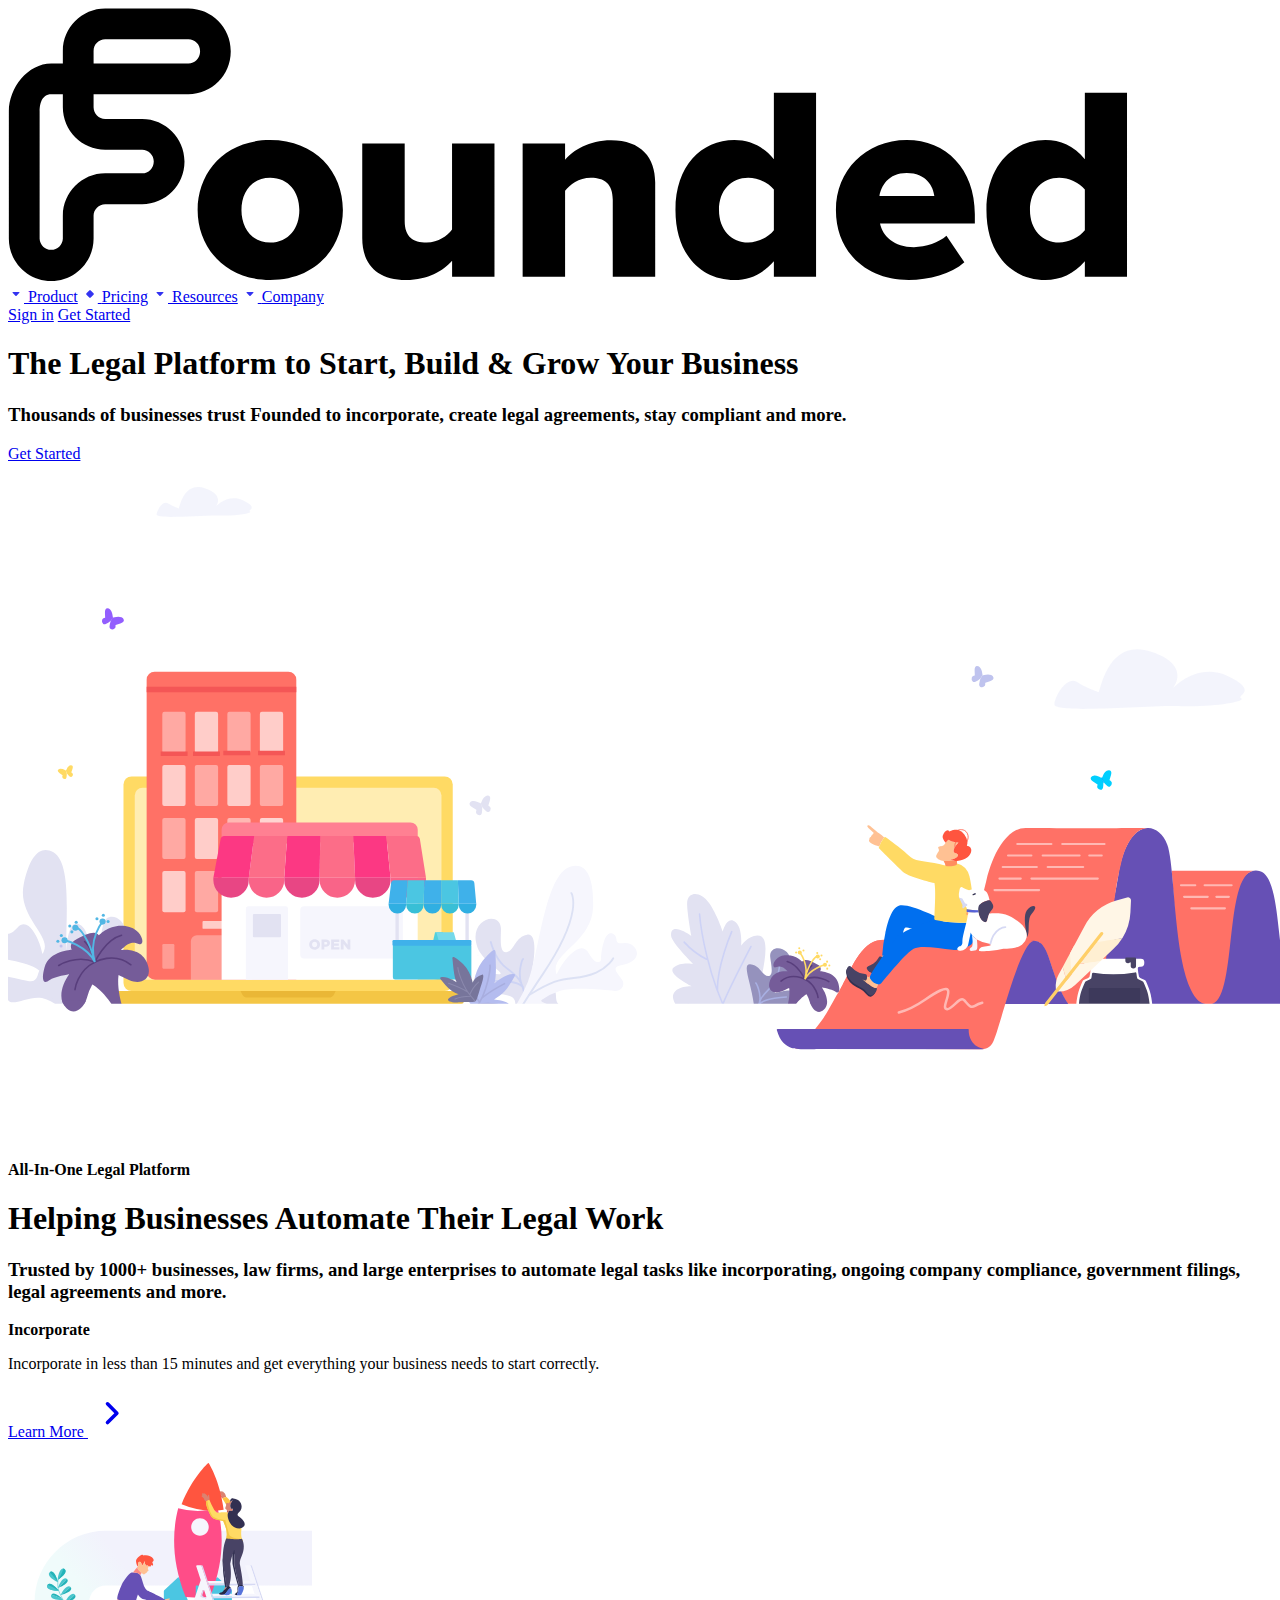
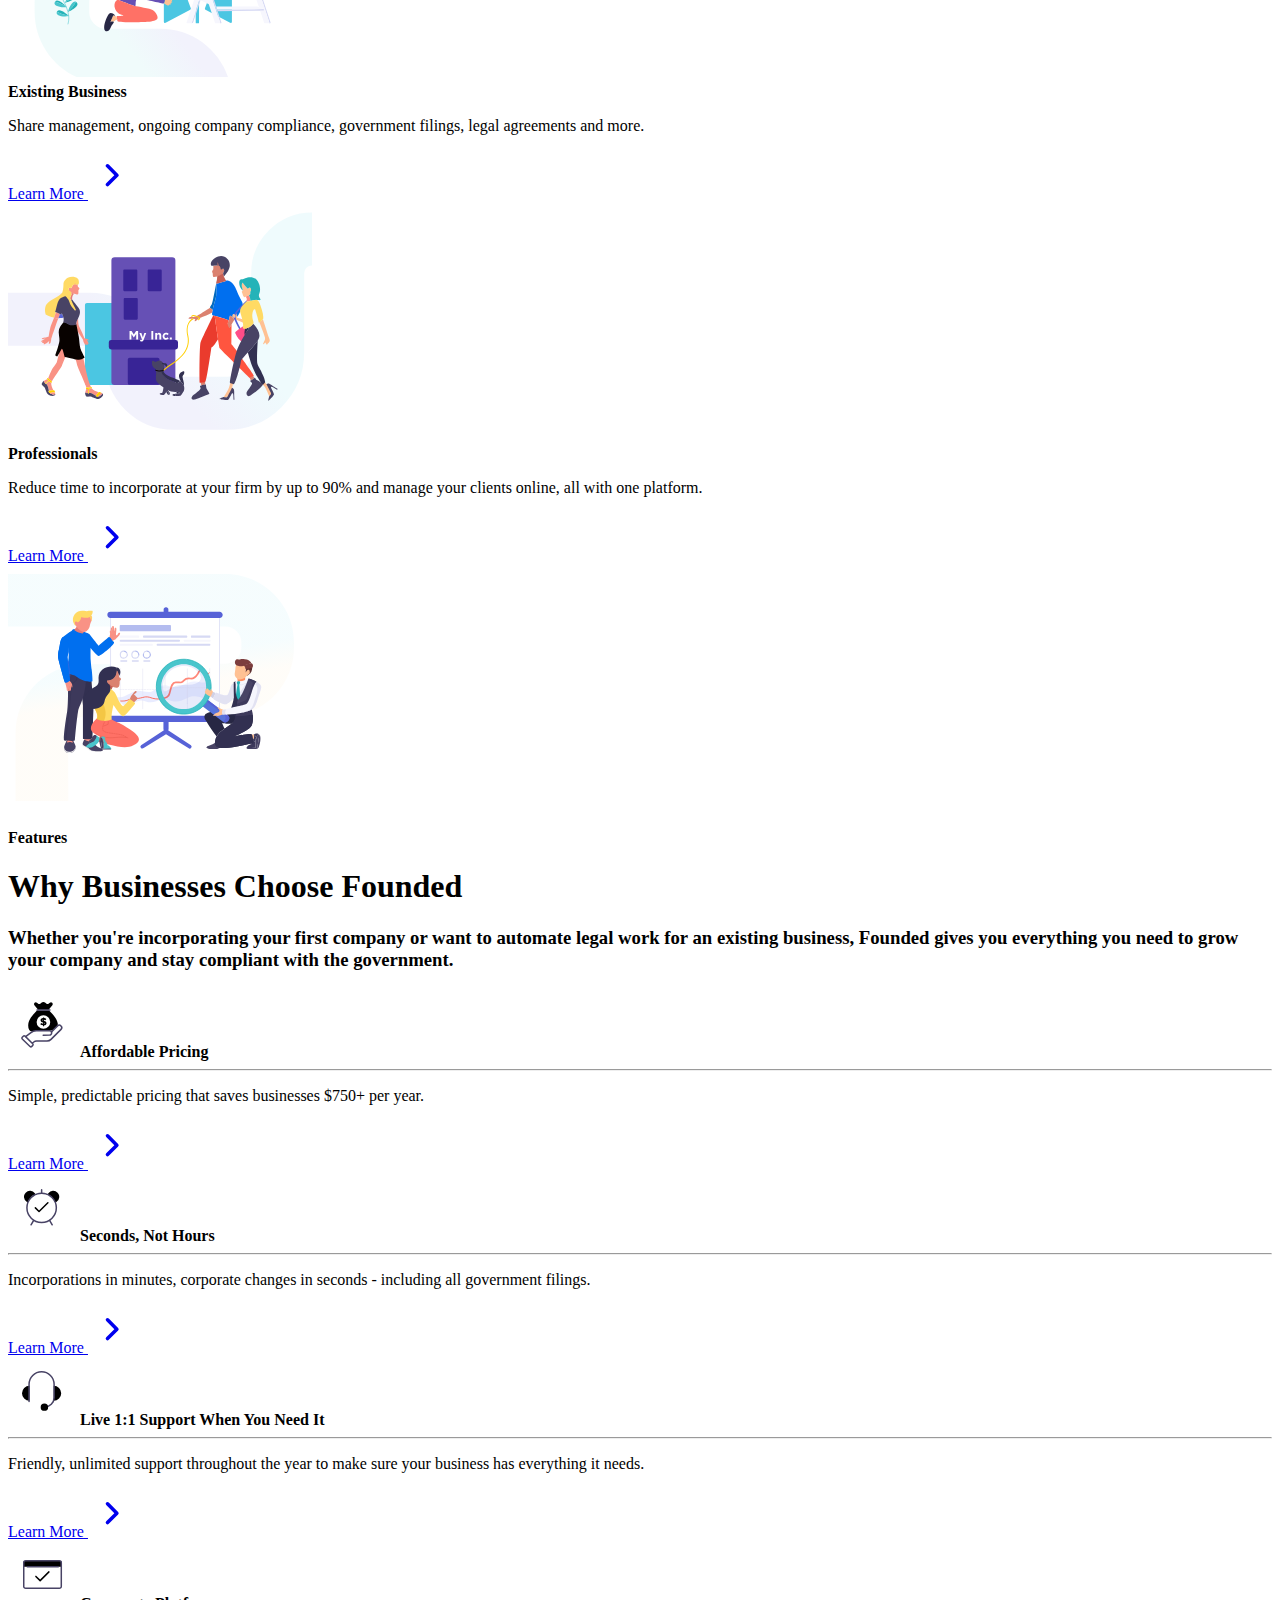
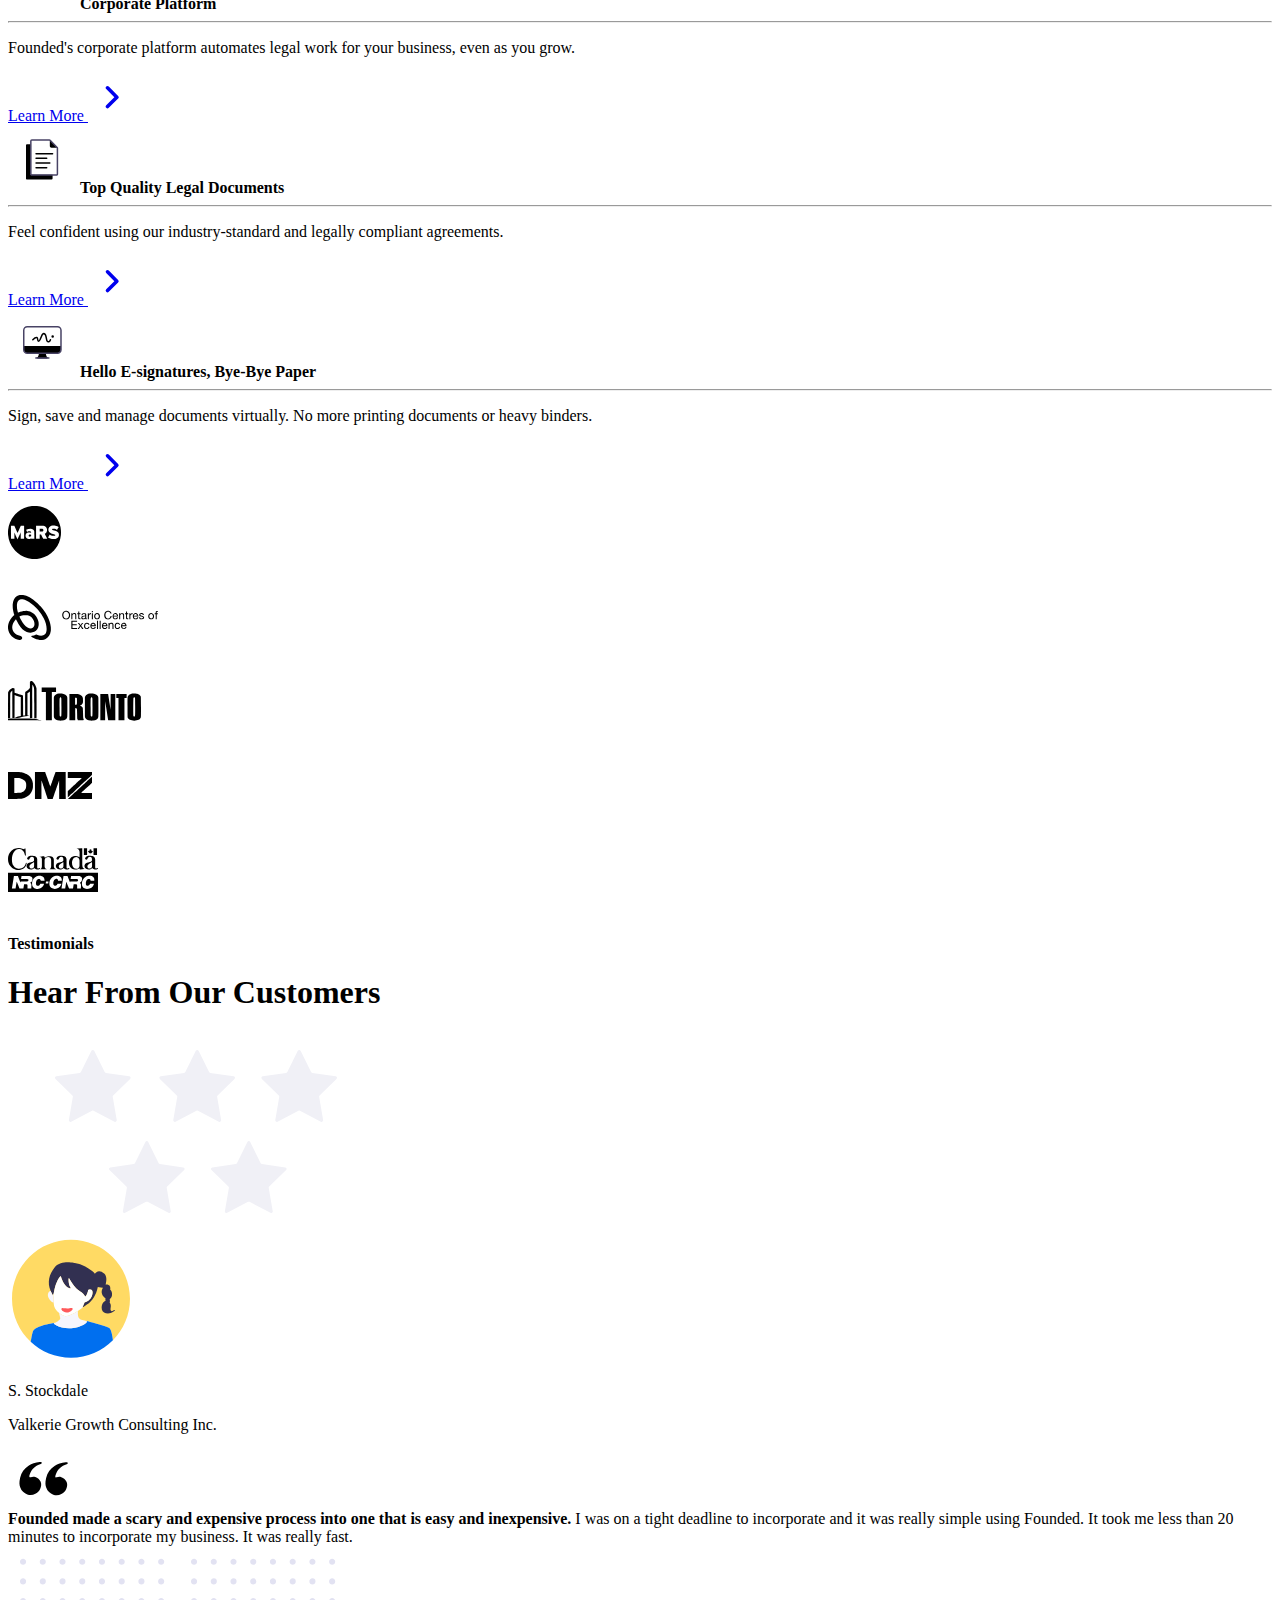
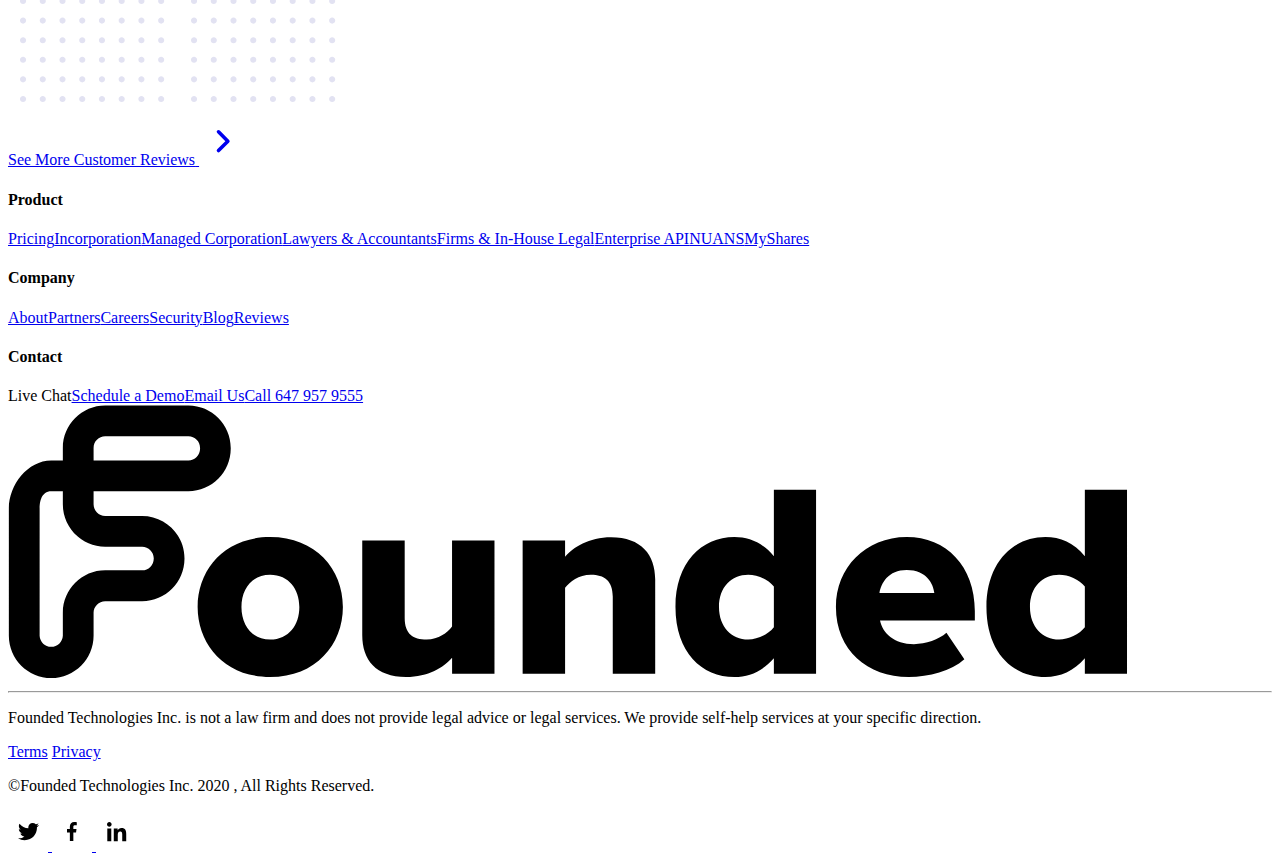
==== index.html @ 4a8379ab "First init" ====
<!DOCTYPE html>
<html lang="en">
<head>
    <meta charset="utf-8">
    <base href="http://hasan/html/founded/">
    <meta name="viewport"
          content="width=device-width, initial-scale=1, maximum-scale=1.0, shrink-to-fit=no, user-scalable=0">

    <title>The #1 Incorporation &amp; Legal Platform to Start, Build &amp; Grow your Business | Founded</title>
    <!--    <link rel="stylesheet" href="css/old-style.css">-->
    <link rel="stylesheet" href="css/fonts.css">
    <link rel="stylesheet" href="css/bootstrap-grid.min.css">
    <link rel="stylesheet" href="css/style.css">


</head>
<body>
<div id="root">
    <div class="position-relative">
        <div class="body-wrap">
            <div class="main-container">
                <div class="header-wrapper">
                    <div class="header-container">
                        <div class="header sticky-top">
                            <div class="container header-content">
                                <a href="index.html" class="branding">
                                    <svg width="1120" height="274" viewBox="0 0 1120 274">
                                        <path d="M189.636 201.912c0-37.52 27.288-69.804 72.49-69.804 45.751 0 72.757 32.284 72.757 69.804s-27.006 70.084-72.758 70.084c-45.201 0-72.489-32.553-72.489-70.084zm101.707 0c0-17.653-10.472-32.284-29.218-32.284-18.464 0-28.668 14.68-28.668 32.283 0 17.934 10.192 32.553 28.668 32.553 18.734.012 29.218-14.607 29.218-32.553zm152.75 50.805c-8.26 9.383-23.706 19.316-46.02 19.316-30.318 0-43.821-17.126-43.821-41.666v-94.943h42.44v77.535c0 16.001 8.273 21.519 21.996 21.519 12.122 0 20.395-6.619 25.356-12.968v-86.086h42.44v133.258h-42.39v-15.965zm160.669-61.008c0-16.282-8.554-22.02-21.764-22.02-12.684 0-20.945 6.9-25.906 12.967v86.086h-42.453V135.423h42.44v16.283c7.992-9.383 23.707-19.573 46.02-19.573 30.318 0 44.103 17.652 44.103 42.217v94.355h-42.44v-76.996zm161.108 61.522c-10.998 12.698-24.525 18.766-39.41 18.766-32.798 0-58.985-24.834-58.985-70.085 0-43.588 25.662-69.804 58.986-69.804 14.664 0 28.656 5.799 39.41 19.035V84.655h42.195v184.026H765.87v-15.45zm0-71.737c-5.51-7.168-16.533-11.866-25.662-11.866-16.814 0-29.218 12.416-29.218 32.283s12.404 32.553 29.218 32.553c9.092 0 20.114-4.967 25.662-12.136v-40.835zm132.893-49.386c39.41 0 68.077 28.969 68.077 74.22v9.1h-94.815c2.444 12.418 14.053 23.733 33.899 23.733 11.853 0 25.075-4.685 32.517-11.316l17.915 26.485c-13.235 11.867-35.28 17.653-55.675 17.653-41.059 0-72.758-26.766-72.758-70.085 0-38.608 29.218-69.79 70.84-69.79zm-27.287 55.772h54.843c-1.1-9.383-7.992-22.9-27.557-22.9-18.465-.037-25.638 13.211-27.287 22.9zm205.369 65.35c-10.998 12.699-24.526 18.767-39.41 18.767-32.798 0-58.986-24.834-58.986-70.085 0-43.588 25.662-69.804 58.986-69.804 14.664 0 28.656 5.799 39.41 19.035V84.655h42.17v184.026h-42.17v-15.45zm0-71.736c-5.511-7.168-16.534-11.866-25.662-11.866-16.815 0-29.218 12.416-29.218 32.283s12.403 32.553 29.218 32.553c9.092 0 20.114-4.967 25.662-12.136v-40.835zM43.228 273.061C19.853 273.047.897 254.098.85 230.697V103.115c0-23.378 19.003-47.71 42.355-47.71h11.633V42.903C54.864 19.497 73.811.529 97.192.502h83.23c23.362.054 42.28 19.014 42.306 42.4v.87c-.027 23.399-18.969 42.36-42.342 42.388H85.583v13.126c.007 6.416 5.2 11.615 11.609 11.622h36.941c23.376.026 42.321 18.987 42.354 42.388v.44c-.027 23.406-18.974 42.373-42.354 42.4H97.192c-6.409.007-11.602 5.206-11.609 11.622v22.938c-.047 23.391-18.988 42.337-42.355 42.364zm0-186.901c-9.849 0-11.609 10.545-11.609 16.955v127.582c.285 6.211 5.398 11.1 11.61 11.1s11.324-4.889 11.608-11.1v-22.938c.034-23.401 18.98-42.361 42.355-42.388h36.94c6.409-.007 11.603-5.206 11.61-11.622v-.44c-.007-6.416-5.201-11.615-11.61-11.622h-36.94c-23.38-.027-42.328-18.995-42.355-42.401V86.16H43.228zm42.38-30.78h94.839c6.408-.006 11.602-5.205 11.609-11.62v-.869c-.007-6.415-5.2-11.615-11.61-11.621H97.193c-6.409.007-11.602 5.206-11.61 11.621l.025 12.49z"></path>
                                    </svg>
                                </a>
                                <div class="header-nav">
                                    <a class="nav-item" href="/product">
                                        <svg width="16" height="16" viewBox="0 0 16 16">
                                            <path fill="currentColor" fill-opacity=".8" fill-rule="evenodd"
                                                  d="M11.39 6.854L8.353 9.889a.5.5 0 01-.708 0L4.611 6.854A.5.5 0 014.964 6h6.072a.5.5 0 01.353.854z"></path>
                                        </svg>
                                        <span>Product</span></a>
                                    <a class="nav-item" href="pricing.html">
                                        <svg width="16" height="16" viewBox="0 0 16 16">
                                            <rect width="6" height="6" x="5" y="7" fill="currentColor" fill-opacity=".8"
                                                  fill-rule="evenodd" rx="1" transform="rotate(45 10.414 9)"></rect>
                                        </svg>
                                        <span>Pricing</span></a>
                                    <a class="nav-item" href="/resources">
                                        <svg width="16" height="16" viewBox="0 0 16 16">
                                            <path fill="currentColor" fill-opacity=".8" fill-rule="evenodd"
                                                  d="M11.39 6.854L8.353 9.889a.5.5 0 01-.708 0L4.611 6.854A.5.5 0 014.964 6h6.072a.5.5 0 01.353.854z"></path>
                                        </svg>
                                        <span>Resources</span></a>
                                    <a class="nav-item" href="/company">
                                        <svg width="16" height="16" viewBox="0 0 16 16">
                                            <path fill="currentColor" fill-opacity=".8" fill-rule="evenodd"
                                                  d="M11.39 6.854L8.353 9.889a.5.5 0 01-.708 0L4.611 6.854A.5.5 0 014.964 6h6.072a.5.5 0 01.353.854z"></path>
                                        </svg>
                                        <span>Company</span></a>
                                </div>
                                <div class="header-right">
                                    <a href="login.html" class="btns-text">Sign in</a>
                                    <a href="new.html" class="btns-primary">Get Started</a>
                                </div>
                            </div>
                        </div>
                    </div>
                </div>

                <div class="overflow-hidden">
                    <div class="container main-content-wrapper">
                        <div class="position-relative">
                            <div class="main-content-area">
                                <div class="main-content">
                                    <div class="text-center pt-5">
                                        <div class="block-heading">
                                            <h1 class="sc-bZQynM eNSXoB">
                                                <span class="sc-kgoBCf iracNm">The Legal Platform to Start, Build &amp; Grow Your Business</span>
                                            </h1>
                                            <h3 class="sc-gZMcBi fCEwIW">Thousands of businesses trust Founded to
                                                incorporate, create legal agreements, stay compliant and more.</h3>
                                        </div>
                                        <a href="new.html" class="btns-primary">Get Started</a>
                                        <div class="heading-graphics">
                                            <svg width="1277" height="673" viewBox="0 0 1277 673">
                                                <g fill="none" fill-rule="evenodd">
                                                    <g fill-rule="nonzero">
                                                        <path fill="#FAFCFF"
                                                              d="M469.955 493.2a.872.872 0 000-1.733.872.872 0 000 1.733z"></path>
                                                        <g transform="translate(103.842 312.877)">
                                                            <rect width="351.046" height="12.95" x=".756" y="215.139"
                                                                  fill="#F4C645" rx="2.299"></rect>
                                                            <rect width="329.259" height="214.499" x="11.644" y=".63"
                                                                  fill="#FFDA64" rx="8.053"></rect>
                                                            <rect width="306.727" height="191.876" x="22.91" y="11.942"
                                                                  fill="#FFF" opacity=".5" rx="7.686"></rect>
                                                            <path fill="#EAB736"
                                                                  d="M216.755 221.62h-80.952a6.142 6.142 0 01-5.523-3.361l-1.565-3.151h95.127l-1.564 3.15a6.153 6.153 0 01-5.523 3.361z"></path>
                                                        </g>
                                                        <g transform="translate(138.491 207.85)">
                                                            <path fill="#FF7166"
                                                                  d="M8.064.935h133.839a7.907 7.907 0 017.906 7.908v300.013H8.631a8.474 8.474 0 01-8.474-8.476V8.833A7.907 7.907 0 018.064.935z"></path>
                                                            <path fill="#FFF"
                                                                  d="M74.978 264.418H99.6a5.996 5.996 0 015.995 5.997v38.44H74.978v-44.437z"
                                                                  opacity=".3"></path>
                                                            <g fill="#FFF" transform="translate(15.75 93.475)">
                                                                <rect width="23.267" height="41.181" x=".073" y=".567"
                                                                      opacity=".65" rx="2.037"></rect>
                                                                <rect width="23.267" height="41.181" x="32.591" y=".567"
                                                                      opacity=".4" rx="2.037"></rect>
                                                                <rect width="23.267" height="41.181" x="65.108" y=".567"
                                                                      opacity=".65" rx="2.037"></rect>
                                                                <rect width="23.267" height="41.181" x="97.626" y=".567"
                                                                      opacity=".4" rx="2.037"></rect>
                                                            </g>
                                                            <g fill="#FFF" transform="translate(15.75 147.04)">
                                                                <rect width="23.267" height="41.181" x=".073" y=".053"
                                                                      opacity=".4" rx="2.037"></rect>
                                                                <rect width="23.267" height="41.181" x="32.591" y=".053"
                                                                      opacity=".65" rx="2.037"></rect>
                                                                <rect width="23.267" height="41.181" x="65.108" y=".053"
                                                                      opacity=".5" rx="2.037"></rect>
                                                                <rect width="23.267" height="41.181" x="97.626" y=".053"
                                                                      opacity=".7" rx="2.037"></rect>
                                                            </g>
                                                            <g fill="#FFF" transform="translate(15.75 199.553)">
                                                                <rect width="23.267" height="41.181" x=".073" y=".588"
                                                                      opacity=".65" rx="2.037"></rect>
                                                                <rect width="23.267" height="41.181" x="32.591" y=".588"
                                                                      opacity=".4" rx="2.037"></rect>
                                                                <rect width="23.267" height="41.181" x="65.108" y=".588"
                                                                      opacity=".65" rx="2.037"></rect>
                                                                <rect width="23.267" height="41.181" x="97.626" y=".588"
                                                                      opacity=".4" rx="2.037"></rect>
                                                            </g>
                                                            <g fill="#FFF" transform="translate(15.75 40.96)">
                                                                <rect width="23.267" height="41.181" x=".073" y=".032"
                                                                      opacity=".4" rx="2.037"></rect>
                                                                <rect width="23.267" height="41.181" x="32.591" y=".032"
                                                                      opacity=".65" rx="2.037"></rect>
                                                                <rect width="23.267" height="41.181" x="65.108" y=".032"
                                                                      opacity=".4" rx="2.037"></rect>
                                                                <rect width="23.267" height="41.181" x="97.626" y=".032"
                                                                      opacity=".65" rx="2.037"></rect>
                                                            </g>
                                                            <rect width="12.033" height="24.64" x="118.993" y="273.251"
                                                                  fill="#FFF" opacity=".3" rx="1.134"></rect>
                                                            <rect width="12.033" height="24.64" x="15.844" y="273.251"
                                                                  fill="#FFF" opacity=".3" rx="1.134"></rect>
                                                            <path fill="#FFF"
                                                                  d="M50.398 264.418H75.02v44.438H44.361v-38.44a5.998 5.998 0 016.037-5.998z"
                                                                  opacity=".3"></path>
                                                            <path fill="#F45656"
                                                                  d="M14.196 80.661h26.89v4.432h-26.89zm62.651-.714h26.89v4.432h-26.89zm34.712 0h26.89v4.432h-26.89zm-65.035.714h26.89v4.432h-26.89zM.157 15.975h149.641v5.377H.157z"></path>
                                                            <rect width="37.904" height="7.772" x="56.026" y="250.24"
                                                                  fill="#FFF" opacity=".65" rx=".903"></rect>
                                                        </g>
                                                        <g transform="translate(204.639 359.09)">
                                                            <path fill="#FF8092"
                                                                  d="M16.274.294h181.477a7.35 7.35 0 017.35 7.352V20.06H8.966V7.615a7.35 7.35 0 017.307-7.32z"></path>
                                                            <path fill="#FFF"
                                                                  d="M8.967 21.468h196.092v136.148H8.967z"></path>
                                                            <path fill="#FC6D88"
                                                                  d="M142.449 55.707l-1.816-41.728H107.61l-.598 41.728z"></path>
                                                            <path fill="#FC3883"
                                                                  d="M107.013 55.707l.598-41.728h-33.01l-3.025 41.728z"></path>
                                                            <path fill="#FC6D88"
                                                                  d="M71.576 55.707L74.6 13.979H41.58l-5.44 41.728z"></path>
                                                            <path fill="#FC3883"
                                                                  d="M41.579 13.99h-30.45a3.15 3.15 0 00-3.044 2.52L.735 55.707h35.436L41.58 13.99zm136.317 41.717l-4.242-41.728h-33.021l1.816 41.728z"></path>
                                                            <path fill="#FC6D88"
                                                                  d="M213.332 55.707l-6.142-39.102a3.087 3.087 0 00-3.055-2.615h-30.45l4.2 41.717h35.447z"></path>
                                                            <path fill="#E84684"
                                                                  d="M71.576 55.707v2.216a17.72 17.72 0 005.192 12.532A17.71 17.71 0 0089.3 75.641c9.782 0 17.713-7.933 17.713-17.718v-2.216H71.576z"></path>
                                                            <path fill="#F96488"
                                                                  d="M107.013 55.707v2.216a17.72 17.72 0 005.191 12.532 17.71 17.71 0 0012.532 5.186c9.783 0 17.713-7.933 17.713-17.718v-2.216h-35.436z"></path>
                                                            <path fill="#E84684"
                                                                  d="M142.449 55.707v2.216a17.72 17.72 0 005.192 12.532 17.71 17.71 0 0012.531 5.186 17.71 17.71 0 0012.532-5.186 17.72 17.72 0 005.192-12.532v-2.216h-35.447zm-141.746 0v2.216c0 9.785 7.93 17.718 17.713 17.718a17.71 17.71 0 0012.532-5.186 17.72 17.72 0 005.192-12.532v-2.216H.703z"></path>
                                                            <path fill="#F96488"
                                                                  d="M36.14 55.707v2.216c0 9.785 7.93 17.718 17.713 17.718a17.71 17.71 0 0012.532-5.186 17.72 17.72 0 005.191-12.532v-2.216H36.14zm141.756 0v2.216c0 9.785 7.93 17.718 17.713 17.718a17.71 17.71 0 0012.532-5.186 17.72 17.72 0 005.191-12.532v-2.216h-35.436z"></path>
                                                            <rect width="102.55" height="52.272" x="87.63" y="84.054"
                                                                  fill="#F6F6FD" rx="3.916"></rect>
                                                            <path fill="#F6F6FD"
                                                                  d="M35.478 84.127H73.13a2.237 2.237 0 012.237 2.237v71.251H33.252v-71.25c0-1.232.995-2.232 2.226-2.238z"></path>
                                                            <rect width="28.129" height="23.138" x="40.235" y="91.931"
                                                                  fill="#E2E2F2" rx="1.008"></rect>
                                                            <path fill="#E2E2F2"
                                                                  d="M101.973 127.727c-3.112 0-5.417-2.32-5.417-5.217v-.029c0-2.896 2.334-5.245 5.446-5.245 3.111 0 5.416 2.32 5.416 5.217v.028c0 2.897-2.334 5.246-5.445 5.246zm.029-2.522c1.541 0 2.564-1.24 2.564-2.695v-.029c0-1.455-1.052-2.723-2.593-2.723-1.527 0-2.55 1.24-2.55 2.695v.028c0 1.456 1.052 2.724 2.579 2.724zm6.871 2.32v-10.087h4.322c2.55 0 4.192 1.311 4.192 3.545v.029c0 2.377-1.83 3.63-4.336 3.63l-1.383.001v2.882h-2.795zm2.795-5.072h1.325c.994 0 1.6-.52 1.6-1.312v-.028c0-.865-.606-1.326-1.614-1.326h-1.311v2.666zm6.9 5.072v-10.087h8.11v2.378h-5.344v1.527h4.84v2.205h-4.84v1.6h5.416v2.377h-8.182zm9.609 0v-10.087h2.607l4.149 5.332v-5.332h2.766v10.087h-2.45l-4.307-5.533v5.533h-2.765z"></path>
                                                        </g>
                                                        <g transform="translate(379.983 416.855)">
                                                            <path fill="#E2E2F2"
                                                                  d="M77.425 32.013h3.37v44.343h-3.37zm-69.96 0h3.37v44.343h-3.37z"></path>
                                                            <path fill="#30AFE2"
                                                                  d="M35.678 24.01v.976a8.771 8.771 0 008.767 8.77 8.766 8.766 0 008.778-8.77v-.977H35.678z"></path>
                                                            <path fill="#38BFD6"
                                                                  d="M53.223 24.01v.976a8.771 8.771 0 008.767 8.77 8.766 8.766 0 008.767-8.77v-.977H53.223z"></path>
                                                            <path fill="#30AFE2"
                                                                  d="M.609 24.01v.976a8.771 8.771 0 008.767 8.77 8.766 8.766 0 008.767-8.77v-.977H.61z"></path>
                                                            <path fill="#38BFD6"
                                                                  d="M18.143 24.01v.976a8.771 8.771 0 008.768 8.77 8.766 8.766 0 008.767-8.77v-.977H18.143z"></path>
                                                            <path fill="#30AFE2"
                                                                  d="M70.757 24.01v.976a8.771 8.771 0 008.767 8.77 8.766 8.766 0 008.768-8.77v-.977H70.757z"></path>
                                                            <path fill="#4BC6E2"
                                                                  d="M19.519.43l-1.376 23.58h17.535l.64-23.58z"></path>
                                                            <path fill="#3FB1EA"
                                                                  d="M3.087 3.371L.609 24.01h17.534L19.52.431H6.405a3.35 3.35 0 00-3.318 2.94zM83.115.43H69.907l.85 23.58H88.25L86.39 3.475A3.34 3.34 0 0083.115.431z"></path>
                                                            <path fill="#4BC6E2"
                                                                  d="M53.107.43l.116 23.58h17.534L69.907.43z"></path>
                                                            <path fill="#3FB1EA"
                                                                  d="M36.318.43l-.64 23.58h17.545L53.107.43z"></path>
                                                            <rect width="78.517" height="35.583" x="4.872" y="64.025"
                                                                  fill="#4BC6E2" rx="2.52"></rect>
                                                            <rect width="78.905" height="5.735" x="4.483" y="60.255"
                                                                  fill="#3FB1EA" rx="1.186"></rect>
                                                        </g>
                                                        <path fill="#52D0DD"
                                                              d="M427.043 469.285l-1.701 7.824h9.66v-7.824z"></path>
                                                        <path fill="#75D9EA"
                                                              d="M447.916 477.11H430.53l-2.184-7.825h17.387z"></path>
                                                    </g>
                                                    <path fill="#E2E2F2" fill-rule="nonzero"
                                                          d="M738.841 580.94s10.783-22.802 10.93-41.36c.147-18.559 17.598-67.47-.42-67.029-9.45.231-16.264 10.282-16.264 10.282s1.806-17.949-5.67-23.957c-8.578-6.89-12.715 9.568-12.715 9.568s-5.87-17.56-13.65-28.43c-7.78-10.871-19.203-12.047-21.66-2.51-1.533 5.933 3.937 35.52 3.937 35.52-7.077-5.41-21.482-12.74-20.19.084.671 6.669 21.944 27.874 21.944 27.874s-13.45-2.563-19.74 3.834c-6.289 6.396 18.784 18.569 18.784 18.569s-11.266-.904-17.125 5.125 1.134 17.035 15.183 26.93c14.048 9.893 56.656 25.5 56.656 25.5z"></path>
                                                    <path stroke="#CDD2F6" stroke-linecap="round"
                                                          stroke-linejoin="round" stroke-width="1.575"
                                                          d="M723.721 468.665s-15.382 35.951-14.174 59.34m33.326-44.437s-23.834 46.213-27.992 57.587m-38.681-62.04a74.876 74.876 0 0022.396 17.13m-7.046-45.235s5.429 70.295 41.779 123.933m-53.475-33.504s31.604 9.19 38.639 7.562"></path>
                                                    <g fill="#E2E2F2" fill-rule="nonzero">
                                                        <path d="M70.065 460.809c10.867 4.58 8.347 18.117 15.098 20.564 7.224 2.616 8.4-14.777 10.426-21.12 5.03-15.975 32.79-.379 17 23.315-7.76 11.638-32.55 17.656-25.494 19.504 6.72 1.754 24.023-.252 18.175 13.864-4.494 10.86-32.958-1.87-38.219 6.88-1.648 2.74-1.995 6.584-1.69 10.576-1.25-7.352-7.717-18.023-7.801-27.308-.252-26.771 3.349-50.14 12.505-46.275zm-22.06 67.396c-1.502-8.622 4.294-29.691-10.321-25.616-9.565 2.668-5.733 12.456-11.97 15.187-6.237 2.73-23.257-7.457-48.382-4.747-11.613 1.25-11.98 7.887-4.767 10.902 8.4 3.497 25.724 3.78 26.973 11.647 1.491 9.453 19.54-1.911 32.16-.724 12.621 1.186 25.316 14.052 25.316 14.052l6.94.568s-13.933-9.674-15.95-21.269z"></path>
                                                        <path d="M-22.763 468.36c-22.05-9.242-9.208-25.584 3.245-20.554 9.155 3.687 4.126-4.978 11.801-6.427 8.83-1.67 5.817 22.308 4.84 25.375-.976 3.066 3.15 7.971 12.254-2.101 9.66-10.702 18.248 6.596 20.852 12.73 5.197 12.267 3.15 16.226 5.533 11.048 7.76-16.542-26.942-35.048-19.95-67.774 6.185-28.862 16.737-38.86 29.652-31.288 21.556 12.55 9.45 87.94 13.65 114.417a156.95 156.95 0 005.827 24.262c1.638 7.152 8.263 18.296 9.45 20.522.105.242-12.002.956-12.002.956-2.761-6.407-30.564-20.207-34.05-25.795-3.307-5.251 17.734-2.415 14.007-6.564a57.584 57.584 0 00-14.311-11.89c-12.978-7.162-40.403-10.502-50.399-11.962-6.489-.924-8.494-7.72-4.557-11.553 5.26-5.03 13.954-9.305 4.158-13.402z"></path>
                                                    </g>
                                                    <path fill="#E2E2F2" fill-rule="nonzero"
                                                          d="M519.156 471.637c-12.358 2.1-13.072 16.69-20.652 17.571-8.106.935-5.093-17.36-5.607-24.408-1.281-17.75-33.82-8.402-23.299 19.955 5.176 13.938 29.315 26.257 21.587 26.415-7.35.178-28.128-5.252-22.206 9.883 5.533 14.105 34.543 6.144 37.798 16.49 1.05 3.234.441 7.288-.85 11.342 3.097-7.278 12.4-16.73 14.762-26.257 6.878-27.695 8.883-52.713-1.533-50.99zm6.279 75.106c3.665-8.55 2.846-31.75 16.957-23.947 9.24 5.105 2.877 14.274 8.652 18.632 5.775 4.359 25.871-2.006 51.196 6.964 11.697 4.138 10.5 11.101 2.247 12.435-9.533 1.554-27.52-2.395-30.743 5.44-3.864 9.453-19.74-6.784-33.074-8.654s-29.62 8.318-29.62 8.318l-6.068 11.837-8.053 1.45 6.772-14.4s16.81-6.575 21.734-18.075z"></path>
                                                    <path stroke="#CED4F4" stroke-linecap="round"
                                                          stroke-linejoin="round" stroke-width="1.848"
                                                          d="M585.41 553.286c-1.24-.158-45.433-9.022-68.637-3.067m-37.883-31.886s28.423-2.542 35.7 5.251"></path>
                                                    <path stroke="#CED4F4" stroke-linecap="round"
                                                          stroke-linejoin="round" stroke-width="1.848"
                                                          d="M482.775 479.031s3.874 15.198 12.6 23.295c8.725 8.098 20.065 12.53 20.747 30.207m-1.05-36.603c-.315.19-5.943 12.772-1.732 24.577"></path>
                                                    <path fill="#F6F6FD" fill-rule="nonzero"
                                                          d="M613.286 502.221c25.115-4.127 15.75-24.156 1.68-22.055-10.363 1.565-3.035-6.155-10.626-9.547-8.714-3.886-11.486 21.646-11.224 25.049.263 3.403-5.25 7.478-12.148-5.189-7.35-13.443-20.495 2.342-24.685 8.045-8.4 11.407-7.192 16.017-8.4 10.062-3.968-19 36.455-29.628 37.232-65.18.693-31.362-7.78-44.259-22.983-39.638-25.357 7.699-31.342 88.612-42.188 114.964a165.963 165.963 0 01-12.012 23.652c-3.444 6.995-21.64 28.526-23.466 30.532-1.89 5.566 25.881 1.69 18.027 2.237-3.716.252-.483-8.97 2.762-9.946 4.42-5.955 36.56-13.402 41.537-18.317 4.714-4.653-17.745-6.848-12.873-10.22a60.397 60.397 0 0117.713-8.78c15.172-4.2 44.35-.987 55.029 0 6.94.641 10.678-5.902 7.549-10.818-4.116-6.459-12.064-13.013-.924-14.85z"></path>
                                                    <path stroke="#DCE1F4" stroke-linecap="round"
                                                          stroke-linejoin="round" stroke-width="1.848"
                                                          d="M605.285 495.31s-4.82 9.002-17.083 14.326c-17.555 7.636-24.978 3.267-41.925 9.327-7.455 2.668-25.115 12.96-25.115 12.96m12.232 13.759s-7.528-2.888-22.238 2.1"></path>
                                                    <path stroke="#DCE1F4" stroke-linecap="round"
                                                          stroke-linejoin="round" stroke-width="1.848"
                                                          d="M563.36 430.11s12.925 19.261-28.35 80.776c-41.273 61.515-36.748 62.124-38.081 67.722"></path>
                                                    <path d="M516.7 552.687a55.407 55.407 0 006.74-12.403 104.492 104.492 0 01-6.74 12.403z"></path>
                                                    <path fill="#AACEAB" fill-rule="nonzero"
                                                          d="M516.332 553.202c.105-.168.22-.336.326-.515l-.326.515z"></path>
                                                    <path fill="#B4BCEF" fill-rule="nonzero"
                                                          d="M465.42 523.847s.314-15.544 10.73-27.77c10.415-12.225 11.381-9.568 11.318-6.459-.063 3.109 1.596 24.409-1.134 30.763 0 0 11.382-10.24 19.414-9.453 3.077.305 0 3.855-4.2 10.913-5.764 9.694-15.592 14.704-15.592 14.704s10.406.924 14.144 3.791c3.737 2.867-5.744 6.49-12.758 6.48-3.81 0-17.387-.724-19.718-1.344-2.33-.62-7.182-5.798-13.828-18.905-1.91-3.792-5.25-11.952-1.743-11.249 4.515.935 9.88 2.448 13.366 8.529z"></path>
                                                    <path stroke="#77759B" stroke-width="1.575"
                                                          d="M467.614 545.535c13.219-17.97 14.7-41.843 14.363-43.828m15.13 18.716s-15.172 7.898-23.362 14.809m17.808 6.879s-7.854-2.689-21.126-.777m-12.694-16.889a43.487 43.487 0 0113.891 14.84"
                                                          opacity=".2"></path>
                                                    <path fill="#77759B" fill-rule="nonzero"
                                                          d="M464.737 519.499s-1.9-11.68-11.056-19.777c-9.156-8.098-9.608-5.987-9.23-3.655.378 2.331 1.418 18.569 4.2 23.106 0 0-9.68-6.49-15.644-5.041-2.29.556.42 2.909 4.336 7.772a33.043 33.043 0 0013.335 9.452s-7.739 1.807-10.248 4.37c-2.51 2.562 5.019 4.285 10.31 3.518 2.867-.41 14.92-.126 16.611-.84 1.69-.715 2.898-7.426 6.489-18.034 1.05-3.056 2.667-9.568.115-8.665-3.36 1.124-7.202 2.836-9.218 7.794z"></path>
                                                    <path stroke="#D6D9F4" stroke-linecap="round"
                                                          stroke-linejoin="round" stroke-width="1.092"
                                                          d="M467.31 538.351c-.274-.273-2.437-2.836-2.689-3.15-11.266-12.09-14.7-29.167-14.7-30.658m-9.428 15.785s12.274 4.327 19.193 8.655m-12.683 7.099s5.628-2.856 15.844-2.846m7.748-14.105a33.168 33.168 0 00-8.882 12.677"
                                                          opacity=".2"></path>
                                                    <g transform="translate(34.544 450.464)">
                                                        <ellipse cx="60.016" cy="8.119" fill="#52B7E4"
                                                                 fill-rule="nonzero" rx="3.066" ry="3.067"></ellipse>
                                                        <ellipse cx="32.832" cy="14.336" fill="#52B7E4"
                                                                 fill-rule="nonzero" rx="3.066" ry="3.067"></ellipse>
                                                        <circle cx="33.641" cy="8.812" fill="#52B7E4"
                                                                fill-rule="nonzero" r="1.533"></circle>
                                                        <circle cx="60.804" cy="1.838" fill="#52B7E4"
                                                                fill-rule="nonzero" r="1.533"></circle>
                                                        <circle cx="18.521" cy="32.527" fill="#BFC3EE"
                                                                fill-rule="nonzero" r="1.533"></circle>
                                                        <circle cx="15.351" cy="27.832" fill="#52B7E4"
                                                                fill-rule="nonzero" r="1.533"></circle>
                                                        <circle cx="29.315" cy="18.411" fill="#52B7E4"
                                                                fill-rule="nonzero" r="1.533"></circle>
                                                        <circle cx="65.539" cy="8.087" fill="#52B7E4"
                                                                fill-rule="nonzero" r="1.533"></circle>
                                                        <circle cx="54.42" cy="5.293" fill="#52B7E4" fill-rule="nonzero"
                                                                r="1.533"></circle>
                                                        <circle cx="27.226" cy="12.572" fill="#52B7E4"
                                                                fill-rule="nonzero" r="1.533"></circle>
                                                        <circle cx="18.784" cy="21.972" fill="#52B7E4"
                                                                fill-rule="nonzero" r="1.533"></circle>
                                                        <ellipse cx="22.007" cy="26.751" fill="#52B7E4"
                                                                 fill-rule="nonzero" rx="3.066" ry="3.067"></ellipse>
                                                        <path fill="#755C99" fill-rule="nonzero"
                                                              d="M82.81 12.509c-16.232-2.206-26.51 9.39-26.51 9.39-3.004-5.116-12.222-2.206-24.35 5.188a6.721 6.721 0 00-2.76 9.232s-22.44.819-27.217 17.728C-.997 64.55-.126 72.291 7.15 66.651c4.505-3.445 19.498-5.808 19.498-5.808-6.772 9.557-12.305 24.87-2.677 33.934 8.945 8.402 17.923-1.596 20.432-10.566a53.794 53.794 0 015.334-13.17c3.013 1.565 17.954 10.64 31.95 43.124l5.387-1.354C74.38 84.159 75.178 67.323 76.06 61.557c2.32 1.05 5.25 2.657 10.888 5.188 10.909 4.874 24.149-.535 17.713-16.993C98.224 33.294 78.328 36.57 78.328 36.57s5.25-5.02 7.633-6.018c3.612-1.492 5.25-1.828 10.247-.126 7.266 2.52 4.095-15.534-13.397-17.918z"></path>
                                                        <path stroke="#583E7C" stroke-linecap="round"
                                                              stroke-width="1.575"
                                                              d="M32.423 76.166S34.607 57.503 52.32 48.67M42.051 28.063s7.497 6.89 10.31 20.617m-36.213 3.382S33.914 40.635 52.32 48.68"></path>
                                                        <path stroke="#583E7C" stroke-linecap="round"
                                                              stroke-width="1.575"
                                                              d="M79.02 21.835C62 26.52 52.32 48.68 52.32 48.68s19.214-10.985 36.077 2.637"></path>
                                                        <path stroke="#52B7E4" stroke-width="1.942"
                                                              d="M52.32 48.68c-6.91-22.906 7.696-40.56 7.696-40.56M33.21 14.084C36.707 14 46.682 24.913 52.32 48.68m0 0c-8.17-16.625-30.302-21.877-30.302-21.877"></path>
                                                    </g>
                                                    <path fill="#9592BD" fill-rule="nonzero"
                                                          d="M742.138 501.255c9.933.42 11.917 11.858 17.975 11.805 6.479-.052 2.32-14.157 2.037-19.755-.724-14.106 25.808-9.936 20.286 13.422-2.71 11.48-20.517 23.526-14.416 22.917 5.827-.588 21.64-6.869 18.447 5.609-2.981 11.647-26.595 8.213-28.191 16.678-.494 2.647-11.235 3.056-9.817 6.123-3.15-5.43-1.292-6.154-2.583-16.52-2.804-22.435-12.106-40.646-3.738-40.279z"></path>
                                                    <path stroke="#A8AFE2" stroke-linecap="round"
                                                          stroke-linejoin="round" stroke-width="1.575"
                                                          d="M778.404 534.087s-22.638.767-27.604 7.646m20.705-38.209s-1.564 12.34-7.622 19.567c-6.059 7.225-14.584 11.826-13.398 25.815m-2.761-28.924c.262.115 5.921 9.452 3.759 19.178"></path>
                                                    <g fill="#BFC3EE" fill-rule="nonzero">
                                                        <path d="M981.95 218.142c2.426-.83 3.812-1.964 3.57-3.498a3.949 3.949 0 00-2.278-2.52c-2.825-1.145-5.25-.43-7.077-.063-.651.126-1.25.178-1.565.294l-2.246 3.445a25.591 25.591 0 00-1.187 5.503c0 .599.126 1.87.85 2.332a3.726 3.726 0 004.2-.294c1.26-.809 1.05-2.773.977-3.414a.263.263 0 01.189-.262l4.567-1.523z"></path>
                                                        <path d="M974.317 210.79c-.294-1.87-.451-4.37-2.51-6.627a4 4 0 00-3.15-1.26c-1.511.314-2.1 2.005-2.036 4.568l.178 4.873a.242.242 0 01-.178.252c-.62.179-2.541.641-2.867 2.101a3.75 3.75 0 001.166 3.991 3.023 3.023 0 002.488 0 25.555 25.555 0 004.746-3.025l2.446-3.308c0-.336-.168-.914-.283-1.565zm.493 1.26l-3.097 4.453"></path>
                                                    </g>
                                                    <path fill="#00CFFF" fill-rule="nonzero"
                                                          d="M1102.948 312.373c.704-2.479.567-4.254-.819-4.936a3.968 3.968 0 00-3.38.42c-2.552 1.66-3.34 4.043-4.106 5.766-.262.609-.567 1.124-.65 1.45l1.532 3.822a25.13 25.13 0 003.822 4.117c.504.336 1.606.967 2.404.641a3.708 3.708 0 002.1-3.56c.063-1.502-1.68-2.437-2.226-2.763a.252.252 0 01-.115-.294l1.438-4.663zm-10.394 2.037c-1.701-.819-3.843-2.1-6.867-1.732a4 4 0 00-2.845 1.859c-.61 1.428.44 2.867 2.572 4.295l4.095 2.636a.252.252 0 01.105.305c-.2.599-.924 2.447.094 3.55a3.695 3.695 0 003.927 1.323c.82-.262 1.26-1.46 1.418-2.037a25.12 25.12 0 00.241-5.62l-1.302-3.906c-.273-.19-.85-.389-1.438-.672z"></path>
                                                    <path stroke="#009EFF" stroke-linecap="round"
                                                          stroke-linejoin="round" stroke-width=".546"
                                                          d="M1093.866 314.736l1.87 5.094"></path>
                                                    <path fill="#5762D6" fill-rule="nonzero"
                                                          d="M1090.737 229.138c3.255-8.727 11.949-54.362 53.244-40.246 41.295 14.115 20.002 37.39 20.002 37.39s24.548-27.99 56.068-13.076c31.52 14.914 7.602 19.44 13.04 22.055 5.44 2.616-21.734 8.812-59.774 7.867-38.04-.945-127.812 7.909-126.93-1.943.882-9.852 13.187-28.358 22.248-22.37 9.062 5.986 22.102 10.323 22.102 10.323zm-919.97-183.62c1.627-4.359 5.974-27.223 26.575-20.123 20.6 7.1 10.006 18.695 10.006 18.695s12.274-13.99 28.034-6.533 3.8 9.715 6.52 11.007c2.72 1.292-10.825 4.39-29.86 3.928-19.037-.462-63.912 3.96-63.471-.966.44-4.926 6.593-14.18 11.119-11.186a56.428 56.428 0 0011.077 5.178z"
                                                          opacity=".07"></path>
                                                    <path d="M112.294 160.377c2.436-.84 3.812-1.964 3.58-3.498a3.938 3.938 0 00-2.288-2.52c-2.825-1.156-5.25-.431-7.077-.064-.651.126-1.25.179-1.564.294l-2.247 3.445a25.434 25.434 0 00-1.187 5.504c0 .599.137 1.87.861 2.331a3.716 3.716 0 004.137-.294c1.26-.808 1.05-2.783.987-3.413a.242.242 0 01.178-.263l4.62-1.522zm-7.633-7.363c-.304-1.859-.462-4.359-2.52-6.617a4 4 0 00-3.15-1.26c-1.512.315-2.1 1.996-2.037 4.569l.179 4.862a.242.242 0 01-.179.263c-.609.179-2.54.64-2.856 2.1a3.708 3.708 0 001.166 3.981c.682.525 1.91.19 2.478 0a25.114 25.114 0 004.746-3.014l2.446-3.309c.01-.336-.168-.913-.273-1.575zm.473 1.271l-3.098 4.453"
                                                          fill="#935EFE" fill-rule="nonzero"></path>
                                                    <path d="M481.81 337.727c.703-2.479.566-4.254-.83-4.937a3.936 3.936 0 00-3.37.42c-2.563 1.66-3.35 4.044-4.106 5.767-.263.609-.567 1.123-.651 1.449l1.533 3.823a25.13 25.13 0 003.822 4.117c.493.336 1.606.966 2.404.64a3.718 3.718 0 002.1-3.56c.063-1.502-1.69-2.436-2.236-2.762a.242.242 0 01-.105-.294l1.438-4.663zm-10.427 2.027c-1.69-.82-3.832-2.1-6.856-1.733a3.98 3.98 0 00-2.846 1.859c-.62 1.428.43 2.867 2.573 4.295l4.095 2.637c.1.065.143.19.105.304-.2.599-.924 2.447.084 3.55a3.737 3.737 0 003.937 1.323c.819-.262 1.26-1.46 1.417-2.037a25.12 25.12 0 00.242-5.619l-1.302-3.907c-.263-.19-.83-.389-1.45-.672zm1.333.326l1.88 5.093"
                                                          fill="#E2E2F2" fill-rule="nonzero"></path>
                                                    <g fill="#FFDA64" fill-rule="nonzero">
                                                        <path d="M64.468 305.945c.578-1.764.525-3.046-.462-3.57a2.824 2.824 0 00-2.436.21 8.14 8.14 0 00-3.15 4.053c-.21.431-.44.799-.514 1.05l1.05 2.794a18.22 18.22 0 002.646 3.067c.346.252 1.134.735 1.711.515a2.678 2.678 0 001.628-2.51c.084-1.05-1.155-1.796-1.533-2.048a.179.179 0 01-.074-.22l1.134-3.34z"></path>
                                                        <path d="M56.93 307.122a8.041 8.041 0 00-4.893-1.418 2.825 2.825 0 00-2.1 1.27c-.483 1.05.241 2.101 1.743 3.151l2.887 2.006a.2.2 0 01.063.221c-.157.43-.724 1.733 0 2.563a2.677 2.677 0 002.793 1.05c.599-.168.945-1.05 1.05-1.428.26-1.332.37-2.688.326-4.044l-.85-2.846a9.449 9.449 0 00-1.02-.525zm.945.294l1.218 3.718"></path>
                                                    </g>
                                                    <g transform="translate(760.071 484.073)">
                                                        <ellipse cx="31.709" cy="5.388" fill="#FFDA64"
                                                                 fill-rule="nonzero" rx="2.026" ry="2.027"></ellipse>
                                                        <ellipse cx="49.716" cy="9.505" fill="#FFDA64"
                                                                 fill-rule="nonzero" rx="2.026" ry="2.027"></ellipse>
                                                        <ellipse cx="49.18" cy="5.85" fill="#FFDA64" fill-rule="nonzero"
                                                                 rx="1.018" ry="1.019"></ellipse>
                                                        <ellipse cx="31.184" cy="1.229" fill="#FFDA64"
                                                                 fill-rule="nonzero" rx="1.018" ry="1.019"></ellipse>
                                                        <ellipse cx="59.197" cy="21.552" fill="#FFDA64"
                                                                 fill-rule="nonzero" rx="1.018" ry="1.019"></ellipse>
                                                        <ellipse cx="61.297" cy="18.443" fill="#FFDA64"
                                                                 fill-rule="nonzero" rx="1.018" ry="1.019"></ellipse>
                                                        <ellipse cx="52.047" cy="12.204" fill="#FFDA64"
                                                                 fill-rule="nonzero" rx="1.018" ry="1.019"></ellipse>
                                                        <ellipse cx="28.045" cy="5.367" fill="#FFDA64"
                                                                 fill-rule="nonzero" rx="1.018" ry="1.019"></ellipse>
                                                        <ellipse cx="35.415" cy="3.518" fill="#FFDA64"
                                                                 fill-rule="nonzero" rx="1.018" ry="1.019"></ellipse>
                                                        <ellipse cx="53.433" cy="8.339" fill="#FFDA64"
                                                                 fill-rule="nonzero" rx="1.018" ry="1.019"></ellipse>
                                                        <ellipse cx="59.029" cy="14.557" fill="#FFDA64"
                                                                 fill-rule="nonzero" rx="1.018" ry="1.019"></ellipse>
                                                        <ellipse cx="56.887" cy="17.729" fill="#FFDA64"
                                                                 fill-rule="nonzero" rx="2.026" ry="2.027"></ellipse>
                                                        <path fill="#755C99" fill-rule="nonzero"
                                                              d="M16.61 8.297c10.752-1.46 17.556 6.218 17.556 6.218 1.995-3.393 8.106-1.46 16.138 3.445a4.442 4.442 0 011.827 6.112s14.867.536 18.038 11.743c1.964 6.942 1.418 12.088-3.433 8.402-2.982-2.28-12.925-3.844-12.925-3.844 4.483 6.301 8.158 16.468 1.774 22.476-5.922 5.577-11.875-1.05-13.534-7.006a34.917 34.917 0 00-3.538-8.717c-1.995 1.05-11.896 7.047-21.157 28.568l-3.57-.904c8.4-18.978 7.875-30.132 7.297-33.945-1.543.704-3.454 1.754-7.213 3.435-7.234 3.224-16.022-.357-11.739-11.27 4.284-10.912 17.45-8.728 17.45-8.728s-3.454-3.318-5.06-3.99c-2.394-.977-3.475-1.208-6.783-.074-4.82 1.617-2.72-10.345 8.872-11.92z"></path>
                                                        <path stroke="#583E7C" stroke-linecap="round"
                                                              stroke-width="1.575"
                                                              d="M49.989 50.476S48.54 38.104 36.812 32.254M43.637 18.6s-4.967 4.57-6.825 13.654m23.96 2.248s-11.77-7.573-23.96-2.248M19.12 14.473c11.277 3.15 17.692 17.781 17.692 17.781s-12.736-7.278-23.908 1.754"></path>
                                                        <path stroke="#FFDA64" stroke-width="1.575"
                                                              d="M36.801 32.254c4.578-15.176-5.103-26.866-5.103-26.866m17.776 3.949c-2.32-.053-8.935 7.173-12.662 22.917m-.011 0C42.188 21.216 56.877 17.74 56.877 17.74"></path>
                                                    </g>
                                                    <path fill="#6650B5" fill-rule="nonzero"
                                                          d="M1245.68 407.675c-30.364 4.538-46.198 131.212-66.903 135.098h30.26l97.269 4.6 12.222-4.884s-12.926-2.447-21.997-8.402c-7.843-5.125-16.464-17.928-21.189-36.76-6.215-24.734-5.155-84.075-23.225-89.18a15.052 15.052 0 00-6.436-.472z"></path>
                                                    <path fill="#FF7166" fill-rule="nonzero"
                                                          d="M1203.21 407.675h-39.5c4.2 48.429 5.04 133.49 36.686 133.49h2.016c27.299-1.617 12.904-128.931 43.269-133.469l-42.471-.02z"></path>
                                                    <path d="M1172.97 422.306h14.322m21.052 11.521h12.505m-44.781 0h23.687m-3.15-11.521h27.027m-40.319 23.043h33.61"
                                                          stroke="#FFF" stroke-linecap="round" stroke-linejoin="round"
                                                          stroke-width="2.1" opacity=".5"></path>
                                                    <path fill="#FF7166" fill-rule="nonzero"
                                                          d="M942.587 476.668c-29.882-.304-57.906-.294-70.159.64-19.95 1.524-30.785 32.066-38.009 44.963-6.887 12.33-5.606 27.654-14.321 32.412-1.796.987-.83 3.035 1.428 3.035l159.595-.882c4.116 0 5.365-4.485 5.365-4.485 19.634-16.52 21.881-71.419 39.006-74.328-19.508-.368-52.225-1.03-82.905-1.355z"></path>
                                                    <path stroke="#FFF" stroke-linecap="round" stroke-linejoin="round"
                                                          stroke-width="2.1"
                                                          d="M902.216 527.68s10.142-2.447 22.28-10.786c8.158-5.598 19.718-12.96 19.718-6.764 0 6.197-5.585 14.473-1.05 14.798 4.536.326 10.878-11.742 14.637-7.499 3.759 4.244 5.25 7.006 8.956 4.716a19.306 19.306 0 016.3-2.699"
                                                          opacity=".5"></path>
                                                    <path fill="#6650B5" fill-rule="nonzero"
                                                          d="M1075.723 552.32a17.607 17.607 0 01-13.24-7.352c-17.986-25.427-19.677-54.436-29.22-63.983a11.306 11.306 0 00-7.75-2.941c-8.83-.231-11.119 7.352-15.403 16.899-8.252 18.37-14.3 46.548-23.603 57.43h87.777l1.439-.053zm89.436-129.09c-1.649-18.905-3.15-34.575-5.943-41.78-4.021-10.503-11.613-16.805-19.76-16.458-11.55.494-24.254 14.326-29.315 48.155-3.906 26.173-13.198 58.564-18.238 85.86-3.024 16.385-.546 33.095-5.544 39.491a12.342 12.342 0 00-2.415 4.275h117.46c-27.247-1.65-32.056-71.125-36.245-119.543z"></path>
                                                    <path fill="#FF7166" fill-rule="nonzero"
                                                          d="M1139.456 364.981c-1.323.137-97.5.284-121.47 0a22.412 22.412 0 00-13.157 4.044c-8.473 5.955-19.11 18.706-26.627 49.111-8.463 34.208-14.038 63.573-12.936 60.633 22.102.315 46.199-1.05 60.247-.725 2.877-.124 5.679.94 7.75 2.94 9.155 9.16 11.076 36.204 27.078 60.833a23.107 23.107 0 012.1 3.15c3.276 7.353 11.801 7.353 11.801 7.353 2.856 0 5.25-.2 9.272-4.59a29.6 29.6 0 004.672-8.308 185.945 185.945 0 008.63-35.216c3.602-23.589 7.676-55.045 11.55-80.798 1.05-6.91 4.095-20.385 4.851-23.536 5.491-23.159 16.033-34.46 26.25-34.88l-.011-.01z"></path>
                                                    <path d="M1009.28 381.009h34.125m-43.375 11.521h23.383m57.833 0h12.505m-59.071 0h36.927m-17.367-11.521h42.293m-101.815 23.043h34.124m10.835 0h35.52m-51.784 11.532h66.39m-77.026 0h-21.356m39.689 11.521h-44.603"
                                                          stroke="#FFF" stroke-linecap="round" stroke-linejoin="round"
                                                          stroke-width="2.1" opacity=".5"></path>
                                                    <g fill-rule="nonzero" transform="translate(1067.712 493.525)">
                                                        <path fill="#FFF"
                                                              d="M76.595 48.218c-.86-10.177-3.003-16.006-6.352-23.536-.62-1.387-6.237-2.836-6.94-4.38-.59-2.633-1-5.304-1.229-7.993a1.933 1.933 0 011.9-2.163h1.197a3.392 3.392 0 003.392-3.393v-1.26a3.392 3.392 0 00-3.392-3.392H11.917a3.392 3.392 0 00-3.391 3.392v1.26a3.392 3.392 0 003.391 3.393h1.197a1.932 1.932 0 011.9 2.163 59.704 59.704 0 01-1.228 7.993c-.703 1.544-6.3 2.993-6.94 4.38-3.35 7.53-5.492 13.36-6.3 23.536a2.752 2.752 0 002.604 3.634 235.008 235.008 0 0070.894 0 2.74 2.74 0 002.551-3.634z"></path>
                                                        <path fill="#484365"
                                                              d="M59.48.987h-9.24a.61.61 0 00-.619.61v2.5A2.678 2.678 0 0052.3 6.773a2.635 2.635 0 001.89-.787c.483-.484.745 0 .787.168a19.32 19.32 0 010 3.15 2.678 2.678 0 105.355 0V1.817a.85.85 0 00-.85-.83zm14.301 45.771c-.808-9.452-2.782-13.926-5.89-20.9-.567-1.281-5.775-2.626-6.415-4.054a43.41 43.41 0 01-.735-4.895 1.218 1.218 0 00-1.428-1.05 122.737 122.737 0 01-41.61.368 1.218 1.218 0 00-1.408 1.05 40.899 40.899 0 01-.682 4.527c-.64 1.428-5.848 2.773-6.415 4.054-3.15 6.974-5.082 11.469-5.89 20.9a2.553 2.553 0 002.414 3.361 217.636 217.636 0 0065.644 0 2.551 2.551 0 002.415-3.36z"></path>
                                                        <rect width="51.207" height="15.029" x="13.167" y="31.361"
                                                              fill="#3D395B" rx=".787"></rect>
                                                    </g>
                                                    <path fill="#FFF" d="M-145 540.788h1576v42.011H-145z"></path>
                                                    <path fill="#6650B5" fill-rule="nonzero"
                                                          d="M1060.246 541.113c-15.75-24.524-17.713-51.316-26.816-60.422a11.264 11.264 0 00-7.749-2.941c-8.83-.231-11.119 7.352-15.403 16.888-6.194 13.79-11.15 33.095-17.156 46.475"></path>
                                                    <path fill="#FF7166" fill-rule="nonzero"
                                                          d="M942.755 476.395c-29.882-.315-57.906-.294-70.159.64-19.95 1.524-30.785 32.066-38.009 44.963-3.401 6.081-8.19 14.074-13.943 24.514-8.84 16.069-25.493 33.85-29.903 36.266-1.796.977-4.967 2.815-2.71 2.815l185.184.556c7.643 0 9.9-3.77 11.959-7.467 5.858-10.503 26.249-98.537 40.507-100.932-19.529-.368-52.204-1.03-82.926-1.355z"></path>
                                                    <path stroke="#FFF" stroke-linecap="round" stroke-linejoin="round"
                                                          stroke-width="2.478"
                                                          d="M890.792 549.421s11.949-2.899 26.25-12.719c9.617-6.606 23.246-15.281 23.246-7.971 0 7.31-6.584 17.056-1.197 17.434 5.386.378 12.83-13.843 17.261-8.833 4.43 5.01 6.153 8.255 10.552 5.556a22.802 22.802 0 017.35-3.15"
                                                          opacity=".5"></path>
                                                    <g fill-rule="nonzero">
                                                        <path fill="#323051"
                                                              d="M859.188 522.796c2.72 1.786 6.888 5.252 8.799 4.044a8.402 8.402 0 01-4.578 6.648c-2.688 1.177-5.008-2.1-8.137-5.377-2.037-2.1-10.647-5.577-13.46-9.17a15.042 15.042 0 01-3.676-8.863c-.399-3.571 1.491-6.134 3.79-4.548 1.429.977 5.083 5.829 11.55 7.068 2.037.389 3.833.504 4.2.914.405.625.617 1.356.61 2.1.115 1.681-.242 3.729-1.156 4.044-1.333.452-3.937-1.523-4.263-1.775a66.014 66.014 0 006.321 4.915z"></path>
                                                        <path fill="#484365"
                                                              d="M859.902 520.696c2.72 1.785 6.898 5.251 8.81 4.043.976 3.004-2.447 6.512-4.715 7.51-2.677 1.187-4.42-2.1-7.55-5.409-2.036-2.1-10.982-5.735-13.785-9.326-2.53-3.235-3.665-4.695-4.064-8.266-.399-3.571 1.754-7.415 4.064-5.83 1.428.978 5.082 5.84 11.55 7.07 2.047.388 3.832.503 4.2.913a3.75 3.75 0 01.608 2.1c.126 1.68-.23 3.718-1.144 4.034-1.344.451-3.948-1.513-4.263-1.765a64.46 64.46 0 006.29 4.926z"></path>
                                                        <path fill="#FFC193"
                                                              d="M870.696 520.38c-.315 1.188-2.1 3.992-1.985 4.36-1.91 1.176-6.09-2.259-8.809-4.044a64.46 64.46 0 01-6.237-4.905c.315.252 2.92 2.216 4.263 1.765.914-.316 1.27-2.353 1.145-4.034 2.667 1.25 3.15 0 3.213-.168 1.134 3.886 6.94 6.197 8.41 7.027z"></path>
                                                    </g>
                                                    <g fill-rule="nonzero">
                                                        <path fill="#323051"
                                                              d="M881.28 496.75c2.414-1.628 6.698-3.887 6.383-5.872a7.489 7.489 0 013.906 6.092c0 2.626-3.454 3.413-7.266 4.852-2.467.946-8.284 6.88-12.232 7.951a13.404 13.404 0 01-8.588 0c-3.087-.914-4.557-3.36-2.447-4.716 1.292-.84 6.573-2.174 9.849-7.131 1.05-1.544 1.743-2.993 2.215-3.151a3.39 3.39 0 011.964.231c1.428.483 2.992 1.491 2.929 2.353-.084 1.26-2.614 2.73-2.94 2.909a59.444 59.444 0 006.226-3.519z"></path>
                                                        <path fill="#484365"
                                                              d="M879.799 495.426c2.415-1.628 6.688-3.886 6.384-5.87 2.824.24 4.536 4.284 4.578 6.5 0 2.626-3.276 2.93-7.088 4.37-2.467.945-8.546 7.089-12.484 8.17-3.549.967-5.145 1.398-8.231.494-3.087-.903-5.513-4.022-3.413-5.377 1.302-.84 6.583-2.174 9.86-7.132 1.05-1.543 1.742-2.993 2.215-3.15.66-.12 1.34-.04 1.953.23 1.438.484 3.003 1.492 2.94 2.353-.084 1.26-2.615 2.731-2.94 2.91a57.46 57.46 0 006.226-3.498z"></path>
                                                        <path fill="#FFC193"
                                                              d="M883.264 486.404c.882.672 2.583 3.151 2.919 3.151.304 1.985-3.97 4.201-6.384 5.871a57.46 57.46 0 01-6.226 3.466c.325-.178 2.856-1.649 2.94-2.91.063-.86-1.502-1.869-2.94-2.352 1.963-1.764 1.806-3.15 1.806-3.15 3.612.45 6.698-3.152 7.885-4.076z"></path>
                                                    </g>
                                                    <path fill="#006FEF" fill-rule="nonzero"
                                                          d="M893.365 485.974c-.263-6.46 1.7-21.531 4.2-21.531 6.635 0 20.999 7.163 20.999 7.163l17.072-3.781-1.05-11.133s-34.46-17.519-43.794-14.021c-8.4 3.15-11.812 20.217-13.481 27.59a137.163 137.163 0 00-3.087 21.983.357.357 0 00.493.367s18.847-1.754 18.648-6.637z"></path>
                                                    <path fill="#FFC193" fill-rule="nonzero"
                                                          d="M946.304 389.863c-1.355-1.282-.693-3.487.462-5.525a6.387 6.387 0 01.955-4.978 17.479 17.479 0 01-7.423-2.626c-.96.929-1.848 1.93-2.656 2.993-.336.462-.683.946-1.05 1.46l-.158.252c-1.869 2.542-4.809.998-6.121 2.647-.714.893.672 1.701.672 3.056s-1.69 2.542-2.72 5.252c-1.029 2.71 4.085 5.094 7.35 5.598a11.45 11.45 0 012.037 4.936 23 23 0 007.35 0c3.622-.683 3.937-1.817 3.937-1.817v-3.119h-1.764a9.363 9.363 0 01-2.75-.599c-.589-.21-1.702-.746-2.1-.914 1.994.357 6.037-1.176 7.286-3.256 1.554-2.53-3.307-3.36-3.307-3.36z"></path>
                                                    <path stroke="#FF553F" stroke-linecap="round"
                                                          stroke-linejoin="round" stroke-width=".787"
                                                          d="M957.549 380.736s4.588-5.105 1.701-10.503c-2.887-5.399-8.83-3.235-8.83-3.235"></path>
                                                    <path fill="#FFC193" fill-rule="nonzero"
                                                          d="M947.721 379.36c.885.105 1.776.15 2.667.136a27.517 27.517 0 00-3.622 4.8 6.387 6.387 0 01.955-4.936z"></path>
                                                    <path fill="#FF553F" fill-rule="nonzero"
                                                          d="M950.451 367.05a10.72 10.72 0 015.88 4.454 16.807 16.807 0 012.95 6.49 7.354 7.354 0 01-.399 4.685 4.546 4.546 0 014.41 5.104c-.315 4.61-5.816 9.841-14.363 10.188h-1.764a12.817 12.817 0 01-4.84-1.513c1.984.368 6.047-1.165 7.35-3.256 1.532-2.552-3.33-3.381-3.33-3.381-1.354-1.282-.692-3.487.463-5.525a27.517 27.517 0 013.622-4.842 19.786 19.786 0 01-2.667-.136 17.479 17.479 0 01-7.423-2.626c-.96.929-1.848 1.93-2.656 2.993 0 0-4-4.2-2.867-7.194 1.302-3.529 4.694-7.1 6.563-3.95 0 0 4.378-2.793 9.071-1.49z"></path>
                                                    <path stroke="#FF553F" stroke-linecap="round"
                                                          stroke-linejoin="round" stroke-width=".787"
                                                          d="M947.753 379.244a6.198 6.198 0 001.218 8.402"></path>
                                                    <path fill="#FFC193" fill-rule="nonzero"
                                                          d="M871.053 370.19a19.615 19.615 0 015.134 4.402 30.944 30.944 0 00-4.977 8.98c-5.638-2.101-9.985-3.267-10.247-6.071 0-.378.294-.683.388-1.114.095-.43-.052-.987.2-1.407.462-.714 1.05-.767 1.48-1.302.158-.21 0-.63.273-1.05.273-.42.85-.39 1.05-.725.2-.336.315-.767.42-.882.756-.82 1.323-.694 1.323-.694a49.355 49.355 0 00-4.326-4.2c-2.026-1.681-3.307-2.91-1.722-3.813 1.586-.903 7.938 6.312 11.004 7.877z"></path>
                                                    <path fill="#006FEF" fill-rule="nonzero"
                                                          d="M862.443 515.97a11.077 11.077 0 008.253 5.409c.693.063 1.858-.484 3.15-1.975 7.108-8.402 24.558-30.07 31.772-33.777 7.35-3.791 25.64-.389 38.575 1.134a26.002 26.002 0 0017.934-4.39c7.203-5.083 3.885-19.609 3.066-22.728-2.793.147-21.892.903-38.996-2.951 0 0-34.06 11.259-38.933 18.81-3.853 5.966-19.172 26.51-24.527 36.161-1.239 2.185-1.018 3.13-.294 4.307z"></path>
                                                    <path fill="#FFDA64" fill-rule="nonzero"
                                                          d="M965.161 459.643c-2.73.137-21.052.861-37.851-2.7a1.344 1.344 0 01-1.05-1.406c.063-1.156.137-2.458.22-3.876.557-9.726 1.24-24.745 0-31.582-8.777-2.1-26.9-7.131-31.435-11.185-5.639-5.042-24.307-23.82-24.307-23.82.157-.515.336-1.051.514-1.503a30.944 30.944 0 014.977-8.98c.23-.29.475-.566.735-.83 0 0 15.813 11.029 25.86 20.544 4.81 4.548 20.79 4.201 33.19 7.993 2.688.431 5.428.431 8.116 0 4-.756 4.347-2.006 4.347-2.006a17.79 17.79 0 0112.967 13.055c2.657 10.965 4.41 28.788 4.116 46.275l-.399.021z"></path>
                                                    <path fill="#FF8D5F" fill-rule="nonzero"
                                                          d="M935.605 398.013c.294.399.558.82.787 1.26.126.21.242.462.368.725a9.86 9.86 0 01.882 2.951 23 23 0 007.35 0c3.622-.683 3.937-1.817 3.937-1.817v-3.119h-1.764a9.363 9.363 0 01-2.751-.599c-2.893.616-5.86.818-8.81.599z"></path>
                                                    <g fill-rule="nonzero" transform="translate(948.54 423.156)">
                                                        <path fill="#FFF"
                                                              d="M5.334 13.265a14.793 14.793 0 01-2.898-1.838 19.058 19.058 0 01.483-7.457C3.864-.168 5.134.82 6.846 1.87a36.626 36.626 0 005.638 2.1c9.45-2.1 14.406-1.05 17.167 1.512 2.1 1.975 3.055 6.953 3.423 8.57 0 0-5.848.431-9.807 4.202-1.176.809-1.68 3.067-1.596 5.692a65.96 65.96 0 01-11.119-.84A8.225 8.225 0 008.8 19.577c-.935-.672-1.827-1.302-2.646-1.995l-.82-4.338v.021zM18.71 8.402c.966-.65 1.05-.64.41-1.176-.64-.536-2.247.536-2.247.536s-1.386.514-.945 1.113c.441.599 1.816.22 2.782-.473z"></path>
                                                        <path fill="#323051"
                                                              d="M16.873 7.804s1.648-1.05 2.247-.536c.598.515.556.525-.41 1.176-.966.651-2.32 1.05-2.782.473-.462-.578.945-1.113.945-1.113z"></path>
                                                        <path fill="#5762D6"
                                                              d="M21.944 26.499a57.731 57.731 0 01-10.72-.242c-.252 0-.44-.084-.598-.126a.682.682 0 00-.378-.21c0-.515-.231-1.775-.22-2.5a.336.336 0 01.409-.325c3.719.566 7.473.878 11.234.934.043.828.134 1.652.273 2.469z"></path>
                                                        <path fill="#484365"
                                                              d="M72.553 34.47c-.977 6.05.567 13.244-2.5 16.962a11.85 11.85 0 00-.503-6.175c-1.05-5.546-2.478-16.521.672-20.838 4.294-5.882 10.426-5.672 7.969-.998-2.457 4.674-4.504 4.075-5.638 11.05z"></path>
                                                        <path fill="#D6D9F4"
                                                              d="M7.917 16.09l.661 1.198s2.562.451 2.268 1.544c-.294 1.092-2.236 1.638-2.236 1.638s-1.985 2.563-2.657 1.48a3.488 3.488 0 01.084-2.772l-3.612-7.772c1.08.4 2.199.678 3.34.83l2.152 3.854z"></path>
                                                        <path fill="#484365"
                                                              d="M21.671 23.978c-.084-2.626.42-4.884 1.596-5.693 3.959-3.802 9.807-4.2 9.807-4.2.372.18.704.433.976.745 2.352 2.741 3.917 5.987 1.48 8.476a14.463 14.463 0 00-2.824 4.2c-2.435 5.252-1.238 10.178-5.512 8.225-2.793-1.26-4.599-5.252-5.25-9.159a21.232 21.232 0 01-.273-2.594z"></path>
                                                        <path fill="#F6F6FD"
                                                              d="M20.37 53.302s1.05 8.244 0 9.914-3.224 1.355-5.44 1.513c-2.215.157-2.446-2.3 0-3.53 2.447-1.228.42-12.603.42-12.603.671.97 1.45 1.862 2.32 2.658.837.762 1.74 1.447 2.7 2.048z"></path>
                                                        <path fill="#FFF"
                                                              d="M69.55 45.257a11.85 11.85 0 01.504 6.175 11.438 11.438 0 01-4.61 7.069c-7.496 5.43-17.419 3.676-18.647 4.096a73.551 73.551 0 01-12.253 2.1c-4.662.336-11.55.893-12.012 0-.462-.893.494-2.552 2.205-3.529 1.45-.819 9.618-1.932 9.271-1.9a3.036 3.036 0 01.137-1.46l-.326-.074a32.28 32.28 0 01-13.45-4.464 18.827 18.827 0 01-2.698-2.1 15.648 15.648 0 01-2.32-2.658 8.75 8.75 0 01-1.155-2.226s-2.447 12.152-2.94 13.653c-.494 1.502-4.2 5.399-8.096 4.664-3.895-.736-2.194-3.151-1.05-3.928 1.145-.778 4 0 3.749-5.388-.252-5.388 6.132-23.548 5.397-28.841a2.238 2.238 0 010-.263c3.557.427 7.145.522 10.72.284.65 3.886 2.457 7.898 5.25 9.158 4.273 1.954 3.076-2.92 5.512-8.223 4.284-.378 13.555-.767 19.498 2.1 10.5 5.094 15.602 10.671 17.345 15.692l-.031.063z"></path>
                                                        <ellipse cx="10.615" cy="27.423" fill="#FFA76C" rx="1.06"
                                                                 ry="1.67"></ellipse>
                                                    </g>
                                                    <path stroke="#D6D9F4" stroke-linecap="round"
                                                          stroke-linejoin="round" stroke-width="1.753"
                                                          d="M997.416 464.117s-11.413.21-15.056 16.805"></path>
                                                    <g fill-rule="nonzero">
                                                        <path fill="#FFEFD2"
                                                              d="M1058.545 517.85l-3.811-13.948 11.728-21.972 2.31 22.928z"></path>
                                                        <path fill="#FFF6E6"
                                                              d="M1050.64 511.569l4.094-7.667 3.811 13.948 5.072-6.47-1.68-20.9 14.332-26.835a53.237 53.237 0 0132.024-26.037l10.804-3.15a3.044 3.044 0 013.895 3.077l-.577 12.015a53.05 53.05 0 01-7.938 25.427l-27.971 6.47-14.7 19.609 20.58-2.868-25.294 23.695a24.985 24.985 0 01-16.232 6.711 2.972 2.972 0 01-3.045-2.73v-.589a24.919 24.919 0 012.824-13.706z"></path>
                                                        <path fill="#FFEFD2"
                                                              d="M1088.186 479.147s14.206-2.1 26.249-4.201a53.204 53.204 0 01-8.883 10.923l-13.166 12.32-20.622 2.867 16.422-21.91z"></path>
                                                        <path fill="#FFCF67"
                                                              d="M1036.528 543.245a4.777 4.777 0 003.233-1.491l55.24-70.19a1.586 1.586 0 00-.263-2.216 1.596 1.596 0 00-2.226.262l-55.229 70.19a4.727 4.727 0 00-.755 3.445z"></path>
                                                    </g>
                                                    <path fill="#6650B5" fill-rule="nonzero"
                                                          d="M769.594 565.9H959.88a.83.83 0 01.892.861c-.346 3.403 1.05 16.416 14.574 18.968a.21.21 0 010 .41l-163.795-.21s-22.952.913-27.94-1.05c-6.3-2.458-11.413-6.229-14.814-17.992a.83.83 0 01.797-.987z"></path>
                                                    <path fill="#755C99" fill-rule="nonzero"
                                                          d="M53.969 537.469a15.84 15.84 0 004.599 7.782c7.822 7.352 15.676.62 19.203-7.194m741.361.725a10.977 10.977 0 01-3.423 8.087c-5.932 5.577-11.875-1.05-13.545-7.006"></path>
                                                </g>
                                            </svg>
                                        </div>
                                    </div>
                                    <div class="d-flex align-items-center flex-column">
                                        <div class="block-heading-beta">
                                            <h4 class="block-name">All-In-One Legal Platform</h4>
                                            <h1 class="block-title">Helping Businesses Automate Their Legal Work</h1>
                                            <h3 class="block-subtitle">Trusted by 1000+ businesses, law firms, and
                                                large enterprises to automate legal tasks like incorporating, ongoing
                                                company compliance, government filings, legal agreements and more.</h3>
                                        </div>
                                        <div class="featured-items">
                                            <div class="featured-item">
                                                <div class="featured-heading">
                                                    <strong>Incorporate</strong>
                                                    <p>Incorporate in less than 15 minutes and
                                                        get everything your business needs to start correctly.</p>
                                                </div>
                                                <a href="#" class="more-link"><span>Learn More</span>
                                                    <svg width="49" height="48" viewBox="0 0 49 48">
                                                        <path fill="none" stroke="currentColor" stroke-linecap="round"
                                                              stroke-linejoin="round" stroke-width="3.6"
                                                              d="M19.508 14.8l9.354 9.354-9.354 9.354"></path>
                                                    </svg>
                                                </a>
                                                <div class="featured-graphics">
                                                    <svg width="304" height="238" viewBox="0 0 304 238">
                                                        <defs>
                                                            <linearGradient id="svg100214402a" x1="24.997%" x2="43.732%"
                                                                            y1="58.959%" y2="51.441%">
                                                                <stop offset="0%" stop-color="#F0FBFB"></stop>
                                                                <stop offset="100%" stop-color="#F2F2FC"></stop>
                                                            </linearGradient>
                                                        </defs>
                                                        <g fill="none" fill-rule="evenodd">
                                                            <path fill="url(#svg100214402a)" fill-rule="nonzero"
                                                                  d="M411.036 223.816H204.908c-39.367 0-71.28 31.914-71.28 71.28v10.018c0 28.898 17.196 53.78 41.915 64.97l151.432.008c-9.574-28.07-36.17-48.258-67.48-48.258h-54.587c-9.234 0-16.72-7.486-16.72-16.72v-10.017c0-9.235 7.486-16.72 16.72-16.72h206.128v-54.56z"
                                                                  transform="translate(-107 -134)"></path>
                                                            <path fill="#4BC6E2"
                                                                  d="M169.635 136.693l-13.404 12.554a1.225 1.225 0 00-.387.893v30.553c0 .923.983 1.514 1.798 1.08l24.59-13.102c.54-.29.784-.934.57-1.508l-11.186-30.004a1.222 1.222 0 00-1.981-.466m40.478 0l13.403 12.554c.248.231.388.555.388.893v30.553c0 .923-.984 1.514-1.798 1.08l-24.59-13.102a1.225 1.225 0 01-.57-1.508l11.186-30.004a1.222 1.222 0 011.98-.466"></path>
                                                            <path fill="#FF4D88"
                                                                  d="M170.18 67.264c-5.732 22.272-7.123 52.648 7.482 88.693l12.24.844 12.238-.844c14.604-36.045 13.213-66.42 7.482-88.693a73.057 73.057 0 01-39.442 0"></path>
                                                            <path fill="#4BC6E2"
                                                                  d="M190.37 182.36h-1.98a.666.666 0 01-.665-.666v-36.492c0-.369.298-.667.666-.667h1.979c.367 0 .666.298.666.667v36.492c0 .37-.299.667-.666.667"></path>
                                                            <path fill="#D6D9F4"
                                                                  d="M209.685 168.48l-.508-.294-.118.037.643 1.938 42.433-.385 3.764-.034v-1.683zm-4.911-13.234l.693 2.099.017-.005 42.382-.386 3.832-.034v-1.682l-46.214.42zm-4.231-12.804l.689 2.093.05-.017 42.316-.386 3.899-.033v-1.682l-46.215.42-.7-.408z"></path>
                                                            <path fill="#D6D9F4"
                                                                  d="M261.23 181.167a.907.907 0 01-.861 1.194h1.26a.907.907 0 00.861-1.194l-18.569-56.205a.909.909 0 00-.861-.621h-1.26a.91.91 0 01.861.62l5.676 17.178 4.23 12.809 4.235 12.813 4.428 13.406zm-68.585-56.827c.39 0 .739.252.861.623l10.7 32.385 7.87 23.819a.907.907 0 01-.862 1.193h1.26a.907.907 0 00.861-1.193l-3.633-11.006-.643-1.938-.886-2.686-2.706-8.189v-.003l-.694-2.099-.835-2.53-2.706-8.18-.688-2.093-.841-2.536-4.937-14.944a.908.908 0 00-.861-.622l-1.26-.009v.009zm-8.895 57.394a.842.842 0 01-.134.253l.012.366a1.744 1.744 0 001.572-1.194l7.222-21.705.092-.197-.19-.088a.906.906 0 00-1.242.538l-7.331 22.027zm10.752-32.217l-1.693 5.276a.914.914 0 00.478 1.1l4.092 1.936c.643.306 1.328-.206 1.298-.858l-3.6-1.586a1.27 1.27 0 01-.701-1.543l1.516-4.796c-.462-.324-1.19-.163-1.39.47"></path>
                                                            <path fill="#F6F6FD"
                                                                  d="M208.173 165.537l.886 2.686.117-.037.51.294 46.213-.421-4.958-1.857v-.004l-1.764-.66zm-4.235-12.821l.836 2.53.71.412 46.214-.42-5.034-1.887-1.689-.635zm38.462-12.212l-1.625-.61h-41.03l-.043.013.841 2.535.037-.013.702.407 46.214-.42z"></path>
                                                            <path fill="#F6F6FD"
                                                                  d="M238.317 124.324l3.482.017c.392 0 .74.252.861.621l5.677 17.177 4.23 12.81 4.235 12.812 4.429 13.406a.907.907 0 01-.862 1.194h-.395l-3-.004a.91.91 0 01-.86-.623l-3.98-11.955v-.004l3.765-.033v-1.683l-4.958-1.857v-.004l-3.075-9.24v-.003l3.832-.035v-1.682l-5.033-1.886-3.067-9.216v-.004l3.898-.033v-1.682l-5.096-1.913-4.953-14.986a.91.91 0 01.87-1.194m-45.66 14.973a.915.915 0 000-.572c-.794-2.4-3.37-10.202-4.365-13.207a.91.91 0 01.87-1.194l3.483.016c.39 0 .74.252.86.622l10.701 32.387 7.87 23.818a.908.908 0 01-.861 1.194l-3.395-.004a.91.91 0 01-.861-.623l-6.08-18.265a.907.907 0 00-.479-.537l-7.885-3.675-.19-.089a.907.907 0 00-1.243.539l-7.332 22.027a.802.802 0 01-.134.253.9.9 0 01-.727.37l-3.39.004a.91.91 0 01-.865-1.197l14.023-41.867zm1.845 10.22l-1.694 5.277a.914.914 0 00.48 1.1l4.091 1.934c.644.307 1.329-.206 1.299-.858a.776.776 0 00-.047-.253l-2.398-7.213a.856.856 0 00-.34-.458c-.463-.324-1.19-.164-1.39.47z"></path>
                                                            <path fill="#DB8270"
                                                                  d="M211.794 54.445c-.107.393.446.819.993 1.21.547.39 1.56 1.483 1.56 1.483s2.823-.685 3.816-1.081c0 0-.775-2.69-1.126-3.22-.355-.528-1.493-1.727-1.826-2.083-.572-.62-.924-.244-.918-.101 0 0-.374-.392-.886-.475-.283-.047-.533.296-.425.427 0 0-.279-.184-.588-.364-.275-.157-.483-.116-.567.219-.112.42.012.63.012.63s-.763-.072-.688.448c.074.527.298.934.68 1.372.377.44 1.506 1.6 1.678 1.95 0 0-.478-.407-1.012-.614-.412-.163-.66.029-.703.199"></path>
                                                            <path fill="#FFC444"
                                                                  d="M214.346 57.138s4.906 8.768 6.632 9.62l.076.01c.107-.873.212-1.752-.055-2.2-.502-.846-.632-1.769.085-2.2.355-.21 1.534 1.05 2.365-.67 0 0-4.293-6.035-5.286-5.64-.993.395-3.817 1.08-3.817 1.08"></path>
                                                            <path fill="#FF553F"
                                                                  d="M199.879 22.25S184.354 36.437 173.6 63.226a78.564 78.564 0 0042.054 5.496c-3.515-28.653-14.877-46.355-14.877-46.355-.456-.751-.9-.119-.9-.119"></path>
                                                            <path fill="#DB8270"
                                                                  d="M194.428 54.924c-.1-.039-.908-.32-.811.432.075.597 1.882 1.632 2.294 2.202.412.578.047 1.633 2.172 2.956.085-.302.227-.508.442-.592 2.18-.862 2.91-1.11 2.91-1.11s.228-1.085-.067-2.472c-.315-1.485.055-2.66-.78-2.62-.837.042-.72 2.002-.72 2.002s-.663-1.018-1.26-1.732c-.596-.72-1.508-1.546-2.794-1.824 0 0-.5.164.038.899-.109-.088-1.104-.887-1.558-.663-.48.23-.013.785.172 1.053 0 0-.631-.176-.613.312.017.42.285.828.432.992.093.105.13.143.143.165"></path>
                                                            <path fill="#FFDA64"
                                                                  d="M233.416 88.542l-.05-3.4c-2.787.385-6.039.638-8.03-1.32-.702-.692-1.677-1.673-2.556-2.882-1.43-1.969-2.608-4.543-1.948-7.479a5.8 5.8 0 01.345-.96c-1.231-.39-1.323-1.134-1.323-1.134s-5.835-.092-7.618.144c-3.292.433-3.785-.214-5.255-1.747-1.978-2.069-5.546-10.952-5.546-10.952s-.73.248-2.91 1.11c-.215.084-.357.29-.442.592-.765 2.792 3.625 13.948 6.412 16.319 2.133 1.817 8.128 2.632 10.729 3.068.618 1.757 1.5 3.873 2.121 5.525 1.483 3.94 1.505 7.389 1.373 9.003-.21 2.578-1.15 5.29-1.15 5.29s13.768 1.425 17.267.533c.208-.053-.879-1.517-1.416-4.594-.313-1.805-.44-4.163-.003-7.116z"></path>
                                                            <path fill="#F4C645"
                                                                  d="M217.25 78.969s-6.947-.44-11.332-2.779c-3.767-2.01-6.09-13.388-6.67-16.553-.22.087-.462.18-.724.285-.214.084-.357.29-.44.592-.765 2.792 3.625 13.95 6.41 16.319 2.135 1.817 8.13 2.632 10.73 3.07.618 1.755 1.5 3.87 2.122 5.522 1.483 3.94 1.505 7.39 1.372 9.004-.21 2.578-1.15 5.29-1.15 5.29s13.768 1.425 17.268.533c.137-.035-.298-.699-.762-2.043-2.77-.249-11.98-1.324-12.934-4.69-.923-3.249-3.89-14.55-3.89-14.55z"></path>
                                                            <path fill="#484365"
                                                                  d="M214.877 117.784c.007.081.928 11.477 1.551 14.914.526 2.9 1.789 11.11 2.175 13.644h-1.308s-.03-.172-.08-.5c-.42-2.74-2.42-16.101-2.461-24.04-.006-1.127.039-2.51.123-4.018"></path>
                                                            <path fill="#DB8270"
                                                                  d="M218.925 69.01a6.601 6.601 0 002.279.708c.273.034.553.054.842.054 0 0 2.674.704 2.966-1.042.189-1.132-1.28-.83-1.28-.83s-1.107-.173-1.456-2.465c-.35-2.29 2.425-6.098 2.425-6.098s-1.44.604-2.633 1.48c-.35.253-.672.533-.938.827-1.16 1.306-1.883-.097-2.247 0-.738.2-.854 1.045-.623 1.914.124.462-.188 1.207-.5 1.949-.272.658-.54 1.312-.507 1.762.043.522.68 1.218 1.672 1.741"></path>
                                                            <path fill="#C66055"
                                                                  d="M220.136 71.728c.33-.749.818-1.591 1.068-2.01a6.567 6.567 0 01-2.278-.708v1.685s.084.68 1.206 1.033h.004z"></path>
                                                            <path fill="#323051"
                                                                  d="M236.217 85.107c1.58-3.034-.908-6.036-3.152-7.927-1.41-1.193-3.33-1.837-3.515-3.113-.235-1.6 2.21-3.269 2.99-4.472 1.618-2.495 1.782-6.675-1.775-10.013-1.584-1.484-3.678-1.841-4.997-1.907 0 0-.464-.315-1.336-.315-1.34 0-2.51 1.903-2.364 3.457 1.192-.877 2.633-1.48 2.633-1.48s-2.775 3.81-2.426 6.098c.35 2.291 1.457 2.465 1.457 2.465s1.469-.3 1.28.83c-.292 1.746-2.967 1.041-2.967 1.041a6.63 6.63 0 01-.842-.054c-.249.42-.737 1.262-1.067 2.011-.142.323-.257.63-.315.881-.976 4.333 2.224 9.99 3.911 11.65 1.822 1.792 4.133 3.363 7.686 3.348 1.214-.005 4.268-1.478 4.8-2.5"></path>
                                                            <path fill="#DB8270"
                                                                  d="M217.215 145.872c-.23.731-.898 2.783-1.449 3.737 0 0 2.328-1.447 2.954-2.51a8.55 8.55 0 01.48-.756h-1.904s-.03-.164-.08-.471"></path>
                                                            <path fill="#272744"
                                                                  d="M229.807 151.408a36.356 36.356 0 01-.143-1.101l-.13.016s-.585.96-1.374 1.766c-.635.652-1.693.82-1.324 1.395.387.602 2.411.695 2.521.698-.222-.1-.37-.26-.365-.5 0-.386.344-1.392.815-2.274"></path>
                                                            <path fill="#272744"
                                                                  d="M229.664 150.307c.067.573.126.992.142 1.101.114-.219.24-.428.366-.622.647-.967-.82-4.049 1.059-5.271.685-.446 1.915-.744 3.42-.064.84.384 1.114 1.115 1.079 1.977h.005s.626-1.955-.72-3.033a2.717 2.717 0 00-.768-.431c-1.319-.505-2.986-.164-3.6.252-.222.15-.417.37-.584.638-.45.735-.68 1.85-.622 3.044.042.83.139 1.728.223 2.409"></path>
                                                            <path fill="#5774DB"
                                                                  d="M229.807 151.408c-.471.882-.815 1.888-.815 2.274-.005.24.143.4.365.5h.004c.593.274 1.723.156 2.105.165.966.02 1.764.012 2.126-1.03.328-.942.992-2.023 1.625-3.716.278-.736.493-1.497.513-2.173.034-.862-.24-1.593-1.08-1.977-1.504-.68-2.734-.382-3.42.064-1.877 1.224-.411 4.304-1.058 5.271a7.52 7.52 0 00-.365.622"></path>
                                                            <path fill="#484365"
                                                                  d="M214.753 119.138c-.123-2.72.305-9.761 1.09-13.59 1.024-5.003 2.465-8.063 2.465-8.063 2.815.28 12.133 1.319 15.634.328 0 0 1.854 3.29 1.854 7.336 0 4.187-.748 6.165-1.991 9.531-.822 2.228-2.315 5.366-1.99 8.062.15 1.232 2.524 12.306 2.844 18.564.055 1.129.198 2.144.008 2.856-1.318-.562-2.987-.182-3.6.28 0 0-.507-3.227-1.08-4.369-.572-1.14-3.527-14.942-3.647-16.915-.121-1.97-.098-2.697.187-7.99.207-3.849-1.211-3.296-2.198-.86-1.203 3.94-2.064 8.621-2.064 8.621s1.228 9.466.328 15.082c-.39 2.433-.908 5.86-1.407 7.512l-.446-.158c-.285-.029-.563.084-.87.284a2.287 2.287 0 00-.672.693h-.594c-.388-2.657-1.65-11.262-2.176-14.303-.622-3.601-1.668-12.815-1.675-12.901"></path>
                                                            <path fill="#323051"
                                                                  d="M214.877 116.405c.007.086.928 12.032 1.551 15.634.526 3.04 1.789 11.647 2.175 14.304h-1.308s-.03-.183-.08-.525c-.42-2.873-2.42-16.879-2.461-25.2a75.264 75.264 0 01.123-4.213m11.537-7.285c.104 1.919.279 2.97.113 6.049-.286 5.292-.307 6.018-.188 7.99.121 1.971 3.075 15.773 3.648 16.914.574 1.141 1.08 4.37 1.08 4.37-.222.168-.415.411-.584.71-1.327-2.199-5.885-20.815-5.987-22.626l-.168-8.22c.805-1.985 1.295-3.149 1.618-5.21.045-.28.452-.26.468.023"></path>
                                                            <path fill="#272744"
                                                                  d="M211.573 152.043c-1.18.963-.021 1.497 1.416 1.766 2.386.106 3.596-.27 4.744-1.555.873-.988 2.062-2.855 3.234-4.195 1.173-1.342 2.344-.513 2.525.087 0 0-.365-1.878-2.306-2.96a1.1 1.1 0 00-.445-.142c-.287-.025-.563.076-.87.257-.286.167-.488.37-.672.622-.156.21-.303.458-.48.756-.626 1.063-2.953 2.51-2.953 2.51-.811 1.395-1.693 1.921-2.6 2.248-.345.123-1.479.513-1.593.606"></path>
                                                            <path fill="#5774DB"
                                                                  d="M217.732 152.253c-1.146 1.286-2.357 1.662-4.743 1.556a15.73 15.73 0 002.655.252c1.76 0 5.5.757 6.314-.941.947-1.977 2.06-3.212 1.535-4.974-.181-.6-1.354-1.429-2.525-.088-1.173 1.34-2.361 3.208-3.236 4.195"></path>
                                                            <path fill="#F6F6FD"
                                                                  d="M200.742 86.074c0-4.853-3.933-8.788-8.783-8.788-4.851 0-8.782 3.935-8.782 8.788 0 4.854 3.931 8.79 8.782 8.79 4.85 0 8.783-3.936 8.783-8.79"></path>
                                                            <path fill="#FFC193"
                                                                  d="M164.21 160.744c.164.097.302.25 0 .608-.36.414-1.533.262-1.533.262s1.05.414.4.788c-.206.11-.386.248-.828.193-.207-.028.456.303.332.786-.111.4-1.462.235-1.462.235s.123 1.449-1.312.87c-1.393-.552-3.753-2.099-3.89-2.196.44-.663 1.007-3.257.924-3.823l1.614-.553s.249-.139 1.324-.248c1.09-.125 2.153-.429 2.085.164-.112 1.203-1.367 1.134-1.367 1.134 0 .012.055.055.967.151 1.613.152 2.703-.373 2.703.263 0 .648-1.38.814-1.38.814.497.207.842.221 1.422.552"></path>
                                                            <path fill="#6650B5"
                                                                  d="M132.265 134.194c1.048 1.49 1.325 3.327 1.74 4.556.633 1.919 1.117 4.17 1.972 6.323.91 2.32 2.636 3.99 2.898 4.17.275.18 17.883 8.588 17.965 9.223.083.567-.482 3.162-.924 3.824h-.014c-.041.084-.097.139-.137.152-.455.181-18.422-3.893-21.678-4.804-1.201-.318-2.72-2.045-4.154-4.087 0 0-2.166 6.269-2.249 8.063-.097 1.657.056 3.41-.552 3.466a1.728 1.728 0 01-.18-.027c-.814-.263-15.357-5.51-17.247-6.601-1.905-1.076 3.973-14.8 5.243-17.079 2.167-3.88 6.21-8.92 7.644-9.47.553-.208 1.325-.305 2.18-.32 2.056-.012 4.54.443 5.258.76a5.113 5.113 0 012.235 1.85"></path>
                                                            <path fill="#FF7166"
                                                                  d="M115.762 174.482c-3.988-1.118-7.424-3.078-8.68-6.807-2.263-6.682 2.622-9.223 2.622-9.223 1.89 1.091 16.435 6.338 17.248 6.6 0 0 .055.014.18.027 1.725.305 15.635 2.762 17.442 3.95 4.25 2.802 5.368 6.861 4.968 8.228-.718 2.487-5.024 2.983-9.715 3.618-4.705.634-30.772.773-30.495-.953.055-.36.013-.787-.055-1.257-.193-1.159-.65-2.499-.553-3.202.042-.346.208-.524.608-.47 1.532.235 6.43-.51 6.43-.51"></path>
                                                            <path fill="#FF553F"
                                                                  d="M142.131 115.127c2.925 1.353 3.698 3.01 3.546 4.238-.11.841-1.351 2.084-1.351 2.084s1.062 1.865.758 2.762c-.317.897-2.222-.47-2.222-.47s.677 2.197-1.09 1.782a3.877 3.877 0 01-.524-.152c-1.352-.47-1.724-1.216-1.724-1.216s-.305 1.146-1.56 0c-1.255-1.145-1.352-4.265-1.352-4.265s-1.104 3.494-1.725 3.85c-.62.375-1.146 1.05-1.504-1.145 0 0-.427-2.195-2.14-1.67-1.324.4-1.724 2.347-.785 3.493l-.732.953s-1.45-1.657-1.697-4.86c-.262-3.204 4.208-5.951 5.354-6.517 1.145-.58 1.931.538 1.931.538s3.905-.773 6.817.595"></path>
                                                            <path fill="#FFC193"
                                                                  d="M133.617 131.957c-1.807-1.726-3.905-3.714-4.153-4.82-.152-.716-.027-1.214.096-1.49.083-.18.167-.276.167-.276l.73-.953c-.938-1.146-.537-3.092.787-3.493 1.71-.525 2.139 1.67 2.139 1.67.359 2.196.884 1.52 1.504 1.147.62-.358 1.725-3.852 1.725-3.852s.096 3.12 1.352 4.265c1.256 1.146 1.559 0 1.559 0s.372.746 1.725 1.216c0 0-1.821 1.505-1.31 2.706.524 1.188.634 1.188.607 1.506-.028.316-1.38 1.2-1.38 1.2s-.208.524-.318.732c-.097.207-.565.097-.787.36-.207.26-1.103.66-1.407 1.035-.318.358-.786 1.242-2.663-.58-.125-.125-.248-.235-.373-.373"></path>
                                                            <path fill="#FF8A80"
                                                                  d="M133.617 131.957c-.372.496-1.02 1.408-1.352 2.237a5.113 5.113 0 00-2.235-1.851c-.718-.316-3.202-.772-5.258-.76 1.56-1.848 4.76-5.95 4.76-5.95l.028.014c-.123.276-.248.774-.096 1.49.248 1.106 2.346 3.094 4.153 4.82"></path>
                                                            <path fill="#FFC193"
                                                                  d="M108.724 175.463c-.097.704.36 2.044.553 3.203 0 0-2.43.22-3.698 1.974-.567-.441-2.002-.153-2.002-.153s-.855.457-1.228.995c.483-1.325 1.96-5.273 2.512-6.226.607-1.063 1.173-1.436 2.539.207h1.324z"></path>
                                                            <path fill="#272744"
                                                                  d="M106.158 173.502c.925.732 1.242 1.961 1.242 1.961-1.367-1.643-1.932-1.27-2.54-.207-.552.953-2.027 4.9-2.51 6.227-.097.137-.167.29-.167.44 0 0 .057-.164.167-.44.372-.539 1.228-.995 1.228-.995s1.435-.29 2 .152v.014c.36.276.36.87-.635 2.044-2.525 2.982-2.262 5.15-4.138 6.849-1.298 1.186-4.885 1.408-4.665-3.412.235-4.818 3.395-11.832 4.747-13.226 1.904-1.988 4.36-.138 5.271.593"></path>
                                                            <path fill="#49C5CC"
                                                                  d="M49.913 141.195s-3.027-12.328-7.432-10.38c-4.406 1.949.65 7.605 7.432 10.38m1.005 8.577s-7.978-9.87-11.137-6.234c-3.16 3.637 3.818 6.607 11.137 6.234m-1.165-10.762s10.549-7.054 7.215-10.533c-3.333-3.478-6.921 3.207-7.215 10.533"></path>
                                                            <path fill="#24B3B8"
                                                                  d="M55.282 127.546c.558.055 1.125.346 1.686.93 2.872 2.998-4.556 8.646-6.668 10.153 3.57-5.829 4.662-9.316 4.982-11.083m-12.802 3.269c4.08-1.804 6.977 8.63 7.383 10.182-3.773-5.08-6.634-8.33-8.016-9.829a3.82 3.82 0 01.634-.353"></path>
                                                            <path fill="#49C5CC"
                                                                  d="M50.918 149.772c-7.21.367-14.082-2.51-11.264-6.072 1.546.66 4.878 2.256 11.167 5.953l.097.119"></path>
                                                            <path fill="#24B3B8"
                                                                  d="M50.821 149.654c-6.289-3.698-9.62-5.294-11.168-5.955.043-.054.08-.108.127-.162 2.958-3.401 10.128 5.016 11.041 6.117"></path>
                                                            <path fill="#49C5CC"
                                                                  d="M54.798 158.22c.272.267.43.428.43.428-7.012.967-13.97-1.202-11.886-4.859 1.809.462 6.004 1.71 11.456 4.43"></path>
                                                            <path fill="#24B3B8"
                                                                  d="M43.342 153.79c.074-.13.157-.262.255-.396 2.463-3.38 9.41 3.066 11.201 4.825-5.453-2.72-9.647-3.967-11.456-4.43m3.632 6.998c.058-.086.115-.173.183-.26 2.591-3.332 9.437 3.487 11.094 5.228-6.54-3.99-10.113-4.805-11.277-4.968"></path>
                                                            <path fill="#49C5CC"
                                                                  d="M58.25 165.755c.234.247.366.392.366.392-7.12.751-14.083-1.7-11.642-5.36 1.164.163 4.738.98 11.277 4.968"></path>
                                                            <path fill="#24B3B8"
                                                                  d="M48.913 170.657c.077-.155.164-.31.273-.471 2.341-3.446 9.443 2.7 11.33 4.432-5.751-1.027-9.909-3.035-11.603-3.961"></path>
                                                            <path fill="#49C5CC"
                                                                  d="M60.515 174.618c.296.272.469.439.469.439-6.932 1.186-13.914-.72-12.071-4.4 1.695.927 5.851 2.935 11.602 3.96m7.458-13.772c-.957 1.72-3.833 6.485-7.882 9.66 1.541-6.017 5.256-11.003 7.882-9.66"></path>
                                                            <path fill="#24B3B8"
                                                                  d="M67.973 160.845c.41.21.794.57 1.138 1.107 2.597 4.06-9.117 8.934-9.117 8.934.03-.128.064-.254.097-.38 4.049-3.176 6.925-7.941 7.882-9.661"></path>
                                                            <path fill="#49C5CC"
                                                                  d="M66.733 153.6c-1.245 1.532-4.448 5.032-9.725 7.966 2.625-6.015 7.468-10.518 9.725-7.967"></path>
                                                            <path fill="#24B3B8"
                                                                  d="M66.733 153.6c.219.246.415.556.58.94 1.906 4.428-10.442 7.34-10.442 7.34.044-.105.092-.21.137-.314 5.277-2.934 8.48-6.434 9.725-7.967"></path>
                                                            <path fill="#49C5CC"
                                                                  d="M52.68 153.831c2.683-6.059 7.62-10.563 9.836-7.848-1.68 1.568-6.732 6.176-9.836 7.848"></path>
                                                            <path fill="#24B3B8"
                                                                  d="M62.516 145.983c.194.236.369.523.517.874 1.879 4.438-10.487 7.275-10.487 7.275.043-.1.09-.2.134-.3 3.104-1.673 8.157-6.281 9.836-7.849"></path>
                                                            <path fill="#49C5CC"
                                                                  d="M58.749 137.754c-1.374 1.772-4.693 5.796-8.683 8.868 1.934-6.2 6.169-11.126 8.683-8.868"></path>
                                                            <path fill="#24B3B8"
                                                                  d="M58.749 137.754c.244.221.474.504.683.866 2.407 4.174-9.518 8.504-9.518 8.504.048-.168.1-.335.152-.502 3.99-3.072 7.31-7.096 8.683-8.868"></path>
                                                            <path stroke="#49C5CC" stroke-linecap="round"
                                                                  stroke-linejoin="round" stroke-width=".577"
                                                                  d="M50.858 135.492s-1.816 3.485-.766 11.685c.836 6.533 9.372 16.767 10.567 27.5.52 4.672-.665 8.27-.665 8.27"></path>
                                                        </g>
                                                    </svg>
                                                </div>
                                            </div>
                                            <div class="featured-item">
                                                <div class="featured-heading">
                                                    <strong>Existing Business</strong>
                                                    <p>Share management, ongoing company
                                                        compliance, government filings, legal agreements and more.</p>
                                                </div>
                                                <a href="#" class="more-link"><span>Learn More</span>
                                                    <svg width="49" height="48" viewBox="0 0 49 48">
                                                        <path fill="none" stroke="currentColor" stroke-linecap="round"
                                                              stroke-linejoin="round" stroke-width="3.6"
                                                              d="M19.508 14.8l9.354 9.354-9.354 9.354"></path>
                                                    </svg>
                                                </a>
                                                <div class="featured-graphics">
                                                    <svg width="304" height="238" viewBox="0 0 304 238">
                                                        <defs>
                                                            <linearGradient id="svg539356589a" x1="64.454%" x2="36.838%"
                                                                            y1="42.027%" y2="56.351%">
                                                                <stop offset="0%" stop-color="#EFFBFD"></stop>
                                                                <stop offset="100%" stop-color="#F2F2FC"></stop>
                                                            </linearGradient>
                                                        </defs>
                                                        <g fill="none" fill-rule="evenodd">
                                                            <path stroke="url(#svg539356589a)" stroke-width="53"
                                                                  d="M0 116.362h81.613c23.189 0 41.987 18.798 41.987 41.987 0 23.189 18.798 41.987 41.987 41.987h53.082c28.167 0 51-22.834 51-51V70.33C269.669 51.371 285.039 36 304 36"></path>
                                                            <path fill="#4BC6E2"
                                                                  d="M111.422 181.945H78.94a1.986 1.986 0 01-1.987-1.986V102.01c0-1.097.89-1.986 1.987-1.986h32.48c1.098 0 1.987.89 1.987 1.986v77.948c0 1.097-.89 1.986-1.986 1.986"></path>
                                                            <path fill="#6650B5"
                                                                  d="M164.1 181.945h-57.405a3.285 3.285 0 01-3.285-3.285V57.552a3.285 3.285 0 013.285-3.284H164.1a3.285 3.285 0 013.285 3.284V178.66a3.285 3.285 0 01-3.285 3.285"></path>
                                                            <path fill="#382496"
                                                                  d="M167.636 146.48H103.17a2.37 2.37 0 01-2.369-2.37v-4.77a2.368 2.368 0 012.37-2.368h64.466a2.37 2.37 0 012.37 2.369v4.77a2.37 2.37 0 01-2.37 2.37m-39.434-58.314H116.38a1.098 1.098 0 01-1.098-1.098V67.557c0-.606.491-1.098 1.098-1.098h11.823c.607 0 1.098.492 1.098 1.098V87.07c0 .605-.491 1.098-1.098 1.098m24.408-.001h-11.823a1.098 1.098 0 01-1.098-1.098V67.557c0-.606.491-1.098 1.098-1.098h11.823c.607 0 1.098.492 1.098 1.098V87.07c0 .605-.491 1.098-1.098 1.098m-23.968 28.489h-11.824a1.098 1.098 0 01-1.098-1.098V96.05c0-.607.492-1.099 1.098-1.099h11.824c.606 0 1.098.492 1.098 1.098v19.511c0 .607-.492 1.098-1.098 1.098m21.032 65.122h-28.046a1.843 1.843 0 01-1.843-1.843V156.61c0-1.018.825-1.842 1.843-1.842h28.046c1.017 0 1.842.824 1.842 1.842v23.326a1.843 1.843 0 01-1.842 1.843"></path>
                                                            <path fill="#FFF" fill-rule="nonzero"
                                                                  d="M130.096 136.5h-1.873v-5.593l-2.411 3.66h-.049l-2.387-3.624v5.557h-1.848v-8.568h2.032l2.252 3.623 2.252-3.623h2.032v8.568zm8.138-6.56l-2.521 6.72a5.072 5.072 0 01-.392.85 2.353 2.353 0 01-.459.569 1.54 1.54 0 01-.569.318 2.5 2.5 0 01-.734.098 3.04 3.04 0 01-.906-.122 3.588 3.588 0 01-.747-.33l.625-1.347c.122.073.255.134.397.183.143.05.276.074.398.074a.7.7 0 00.386-.092c.094-.061.181-.173.263-.337l-2.57-6.584h1.97l1.493 4.467 1.432-4.467h1.934zm7.012 6.56h-1.885v-8.568h1.885v8.568zm7.992 0h-1.86v-3.66c0-.44-.099-.773-.294-.997-.196-.225-.474-.337-.833-.337s-.642.112-.85.337c-.208.224-.312.557-.312.997v3.66h-1.86v-6.56h1.86v.93a3.99 3.99 0 01.348-.398 2.43 2.43 0 01.423-.337c.155-.097.326-.175.514-.232.187-.057.4-.086.636-.086.71 0 1.259.216 1.646.649.388.432.582 1.028.582 1.787v4.247zm7.428-1.053a4.17 4.17 0 01-1.089.863c-.408.225-.938.337-1.591.337-.49 0-.945-.09-1.365-.27a3.353 3.353 0 01-1.083-.728 3.392 3.392 0 01-.967-2.393v-.024c0-.465.086-.906.257-1.322a3.304 3.304 0 011.793-1.824 3.5 3.5 0 011.39-.269c.62 0 1.134.098 1.542.294.408.196.767.465 1.077.808l-1.139 1.224a3.04 3.04 0 00-.654-.527c-.225-.13-.504-.195-.839-.195-.237 0-.45.047-.642.14a1.59 1.59 0 00-.502.386 1.753 1.753 0 00-.33.57 2.034 2.034 0 00-.117.69v.025c0 .253.039.49.116.71.078.22.19.412.337.575.147.163.322.292.526.386.204.094.433.14.686.14.31 0 .58-.063.813-.19a3.4 3.4 0 00.692-.507l1.09 1.101zm3.157 1.053h-1.982v-1.958h1.982v1.958z"></path>
                                                            <path fill="#006FEF"
                                                                  d="M227.98 115.124c1.251-.158 5.427-8.12 6.51-12.266 1.021-3.965-1.672-4.533-5.943-15.62-3.756-9.71-9.152-9.73-10.435-9.595 0 .463-8.478 2.851-9.804 2.777l-.01.127s.357 7.963-.127 12.308c-.294 2.746-2.482 9.446-3.545 14.19-.2.895-.357 1.725-.452 2.44-.21 1.495-.147 2.515.357 2.704.148.054.369.126.642.211.389.126.894.284 1.483.453 3.85 1.166 11.33 3.313 14.044 4.522.6-1.798 1.02-3.66 1.273-4.849.904.746 3.692 2.135 5.238 2.514.315.074.59.105.768.084"></path>
                                                            <path fill="#DB8270"
                                                                  d="M220.7 117.375c-.59 1.779-1.336 3.504-2.251 4.481-1.62 1.747-1.02 3.788-.695 4.598h.01c.495.252 2.778 2.23 2.778 2.23l1.493-4.723c.41-.58.947-1.42 1.516-2.377 1.346-2.283 2.924-5.176 3.66-6.544-1.546-.38-4.333-1.768-5.239-2.514-.252 1.189-.673 3.051-1.272 4.85"></path>
                                                            <path fill="#026ABF"
                                                                  d="M208.182 80.4c-.337 1.882-3.514 19.407-4.345 20.734-.873 1.398-2.44 3.144-1.746 3.503.547.272 1.946 1.767 2.535 2.408 1.063-4.744 3.25-11.444 3.545-14.19.484-4.345.127-12.308.127-12.308l.01-.127a.338.338 0 01-.126-.02"></path>
                                                            <path fill="#DB8270"
                                                                  d="M196.978 178.2c-.799.431-2.304 1.062-4.312 1.199l.641 2.987c1.21-.347 3.061-.652 4.008-.789l-.337-3.397zm44.348-3.933l1.651 3.114c1.273-.736 2.746-1.83 3.545-2.43l-1.494-2.325c-.852.6-2.85 1.347-3.702 1.64"></path>
                                                            <path fill="#484365"
                                                                  d="M242.514 178.527c.684.506 1.557 1.315 1.557 2.03 0 1.169-3.734 6.291-4.902 7.69-1.157 1.399-.81 4.081.821 4.786 1.63.695 4.786-2.45 8.047-4.554 3.261-2.094 6.996-6.06 6.764-6.996-.231-.926-5.596-4.428-6.3-4.66-.432-.147-.874-1.02-1.137-1.652a.545.545 0 00-.842-.22c-.799.599-2.271 1.693-3.545 2.43-.137.073-.252.147-.378.21a.557.557 0 00-.085.936m-49.207 3.859c-.505.148-.894.305-1.063.453-.736.662.18.947.337 2.356.168 1.41-4.944 5.354-6.88 6.648-1.935 1.305-2.766 3.83-1.62 4.356 1.137.526 1.126.756 4.923-.443 3.798-1.209 11.204-4.334 12.15-4.743.958-.421-1.966-3.924-2.524-5.27-.41-.99-.716-4.24-.716-4.24s-.231.032-.6.095c-.946.136-2.797.44-4.007.788"></path>
                                                            <path fill="#DB8270"
                                                                  d="M215.16 70.055a.917.917 0 01.143-.354c.61-.81 1.274-1.966.557-3.45-.725-1.493-2.553-.224-2.553-.224l-1.549-4.099s-4.008.535-6.48.768c.022 1.282.253 2.429.053 3.271-.326 1.368-1.451 1.957-1.2 2.861.253.906.716 1.483.642 2.178-.074.694.02 2.998.894 3.093.422.041 1.82-.137 3.345-.485l2.654-.765a3.717 3.717 0 001.556-.906l1.938-1.888zm-27.933 43.502c-2.977 1.042-4.723.169-5.954.873-1.22.694-.873 1.399.705 1.399 1.578 0 5.249 0 5.249.695 0 .704-1.231 1.577-.357 1.756.883.169 2.103-1.23 3.502-2.451 1.378-1.21 9.552-3.597 13.802-6.342.094-.716.252-1.548.452-2.441-.589-.642-1.988-2.136-2.535-2.41 0 0-11.898 7.87-14.864 8.921"></path>
                                                            <path fill="#484365"
                                                                  d="M215.945 73.468c7.385-7.985 5.733-11.656 5.66-13.098-.158-3.366-4.955-9.341-11.55-6.9-6.607 2.44-8.224 6.897-6.66 9.289.088.134.894.031 1.883-.063 2.473-.233 5.029-.482 6.217.206.443.257 1.123 2.586 1.38 3.521a.25.25 0 00.4.13c.616-.498 2.027-1.453 2.585-.302.716 1.484.054 2.64-.557 3.45-.62.821.485 3.577.485 3.577s.04.084.094.221l.063-.031z"></path>
                                                            <path fill="#C66055"
                                                                  d="M218.091 77.612c-.41-.348-1.81-3.292-2.21-4.113-.052-.137-.094-.22-.094-.22s-.862-2.16-.627-3.224l-2.478 1.66-3.67 1.9.032.147c.463 2.167-1.02 6.048-.905 6.596 0 .01.022.031.043.042.02.01.073.02.126.02 1.326.075 9.804-2.314 9.804-2.777 0-.01-.01-.02-.02-.031"></path>
                                                            <path fill="#DB8270"
                                                                  d="M210.12 63.403c-.01 0-.02 0-.028-.002a.19.19 0 01-.159-.214l.376-2.502a.187.187 0 01.214-.158.189.189 0 01.157.214l-.375 2.501a.188.188 0 01-.185.16m-1.125-.374l-.033-.003a.188.188 0 01-.153-.217l.563-3.188a.192.192 0 01.217-.153.186.186 0 01.153.217l-.563 3.188a.187.187 0 01-.184.156"></path>
                                                            <path fill="#EA3B2D"
                                                                  d="M210.002 136.132c-1.252-8.132-2.82-19.43-3.346-23.28a47.413 47.413 0 01-1.483-.452c-1.462 2.987-11.614 23.679-12.644 27.088-1.126 3.66-1.25 40.321-.724 40.321.284 0 .568-.01.831-.032 2.01-.135 2.951-.068 3.75-.5.422-.22 1.205-1.077 1.205-1.077 1.336-1.935 5.815-33.58 5.815-33.58 3.261-2.535 6.164-7.7 6.596-8.488"></path>
                                                            <path fill="#FF553F"
                                                                  d="M241.762 174.651c.852-.294 2.85-1.041 3.702-1.64.211-.137.348-.274.39-.39.263-.737-14.33-20.468-16.097-23.246-1.767-2.765-6.312-8.005-6.312-8.005s.022-17.062.105-19.787a37.293 37.293 0 01-1.514 2.378l-.561 1.01s-2.67-3.182-1.605-5.314c.438-.874.24-.504.83-2.282-2.714-1.209-10.193-3.355-14.044-4.522.526 3.849 2.094 15.147 3.346 23.279.715 4.723 1.335 8.374 1.567 8.857.715 1.505 27.52 27.085 29.804 29.799l.389-.137z"></path>
                                                            <path fill="#323051"
                                                                  d="M174.607 174.37c.127 2.412 1.699 5.155 1.358 8.24l-.117.067-1.143-1.933c-.371-.4-.702-.81-1.083-1.229 0 0 0-.01-.02-.02-.235-.362-4.198-6.326-1.943-8.816 2.362-2.606 4.969-3.338 4.647-.839-.332 2.5-1.835 2.119-1.699 4.53"></path>
                                                            <path fill="#484365"
                                                                  d="M160.462 191.21c.127 0 .234.058.234.136 0 .079-.107.146-.234.146s-.234-.067-.234-.146c0-.078.107-.136.234-.136m.576 0c0-.098.078-.176.165-.176.098 0 .177.078.177.176 0 .088-.079.166-.177.166a.171.171 0 01-.165-.166m.605-.79c0 .135-.078.252-.175.252-.089 0-.167-.117-.167-.253s.078-.253.167-.253c.097 0 .175.117.175.253m-1.211-1.054c.772-.03.713.566.665.908-.05.342-.713.585-.957.585-.245 0-.42-.39-.293-.859.117-.459.37-.634.585-.634"></path>
                                                            <path fill="#323051"
                                                                  d="M161.809 191.073c0 .77-.586.732-1.562.723-.986-.02-1.845-2.686-1.845-2.686l-.02-.028c.03-.03.069-.05.098-.069.507-.263 1.269-.732 1.6-1.25.46.509 1.582 1.778 1.729 2.041.342.615 0 .488 0 1.27m-1.67-.216c.244 0 .909-.244.957-.586.049-.342.108-.937-.663-.907-.215 0-.47.176-.586.635-.127.468.049.858.292.858m1.504-.439c0-.137-.078-.254-.176-.254-.087 0-.166.117-.166.254s.079.254.166.254c.098 0 .176-.117.176-.254m-1.181.79c-.127 0-.234.06-.234.138 0 .078.107.146.234.146s.234-.068.234-.146c0-.078-.107-.138-.234-.138m.576 0c0 .088.078.167.166.167a.173.173 0 00.176-.167.175.175 0 00-.176-.175.173.173 0 00-.166.175m7.644-.809c0-.196-.176-1.074-.254-1.494.185 0 .36-.02.546-.039 1.104.342 2.149.527 2.646.624-.137.537-.302.996-.43 1.065-.321.195-1.698.058-3.455.546-1.758.499-.86 1.68.058 1.885 0 0-1.933.078-2.938-.46-1.005-.536-.225-1.347 1.122-1.56.83-.129 2.705-.324 2.705-.568"></path>
                                                            <path fill="#484365"
                                                                  d="M175.955 182.921l.02-.01-.128-.233-1.142-1.934c-.371-.4-.702-.81-1.084-1.229 0 0 0-.01-.019-.02a11.19 11.19 0 00-1.86-1.633c-.066.789-1.595 3.197-4.255 1.608-2.72-1.623-6.818-2.192-9.618-4.423-2.8-2.232-3.53-4.058-3.448-6.411.06-1.767.864-3.654 1.667-4.06.178-1.756.13-3.418-.654-4.45a.326.326 0 00-.097-.107 1.373 1.373 0 00-.117-.127 1.106 1.106 0 00-.215-.215c-.742-.751-2.294-2.147-3.475-2.089-1.601.078-3.262 1.29-4.003 1.299-.732.01-1.396-.938-2.607-1.065-.868-.097-1.074.303-.937 3.183.078 1.61 1.006 3.573 3.739 5.105 0 0 .108.713.137 1.67.078.282.136.576.175.888.107.81.107 1.68.03 2.47-.205 2.09-.382 4.54.097 6.395.479 1.854 4.267 4.754 7.351 6.941-.42 2.314-.918 4.783-1.064 5.116-.244.555-1.396.361-2.08.633-.692.285-1.015.724-.204 1.202.81.487 3.163.537 3.69.625.498.087 1.835-2.44 2.528-2.968.03-.03.069-.049.098-.068.507-.264 1.27-.733 1.6-1.25a.923.923 0 00.157-.42c1.66 1.034 4.93 1.777 8.19 1.562.187 0 .362-.02.547-.04 1.104.342 2.148.527 2.646.625-.136.537-.302.996-.43 1.064-.322.196-1.698.06-3.456.547-1.757.5-.858 1.68.06 1.885.927.204 4.314-.255 4.87-.313.548-.049 2.715-3.876 3.124-4.55.303-.506.899-2.918.167-5.203"></path>
                                                            <path fill="#323051"
                                                                  d="M153.609 169.082c.08 1.42 1.46 3.733 4.26 5.965 2.8 2.232 6.899 2.8 9.618 4.423 2.66 1.59 4.19-.819 4.255-1.608-1.624-1.143-4.242-2.42-9.21-3.961-.586-.176-6.727-2.792-6.98-5.652.039-.283.087-.566.136-.87.15-.908.305-1.869.4-2.803-.802.406-2.544 3.369-2.48 4.506m.325-9.076c1.145-.077 3.464.108 4.545.65 1.082.54.758 3.137.325 3.246-.433.108-2.056-2.38-3.246-2.598 0 0-.284.19-.771-.054-.731-.365-1.181-1.223-.853-1.244"></path>
                                                            <path fill="#FFCF00"
                                                                  d="M155.58 167.802a.487.487 0 01-.342-.836c3.198-3.152 5.982-4.628 9.151-6.878 1.669-1.187 3.11-2.21 4.131-3.06l.572-.47c3.565-2.904 13.036-10.621 10.264-23.556-1.586-7.4-.042-11.745 1.531-14.085 1.16-1.723 2.421-2.806 3.274-3.075.214-.07 1.322.058 1.326.099a.49.49 0 01-.32.5c-.317.115-7.723 2.98-4.856 16.356 2.897 13.52-6.91 21.51-10.603 24.52l-.562.46c-1.05.875-2.506 1.91-4.192 3.106-3.14 2.23-5.888 3.681-9.031 6.78a.486.486 0 01-.343.139m34.621-50.602a1.05 1.05 0 01-.542-.137.49.49 0 01-.217-.305c-.028-.122.268-.4.529-.594.048-.035.12.023.175.053.11.042.496-.042 1.049-.777-.503-1.08-4.44-2.554-6.042-2.554h-.058c-.165.004-.551.147-.686.37-.047.078-.086.195.028.423.054.107.11.3.084.407-.032.135-.833.145-.957.03-.39-.36-.234-.96.009-1.363.36-.598 1.111-.833 1.5-.842.021-.002.042-.002.065-.002 1.7 0 6.151 1.476 6.916 2.962.206.4.178.811-.079 1.153-.72.96-1.35 1.176-1.774 1.176"></path>
                                                            <path stroke="#080200" stroke-linecap="round"
                                                                  stroke-width=".976"
                                                                  d="M147.644 167.296s2.557.812 3.977.731c1.904-.109 4.058-.73 4.058-.73"></path>
                                                            <path fill="#FFC193"
                                                                  d="M235.423 116.398l-6.25-1.75s-.1-.9-.293-1.75c-.108-.474-.163-.981-.208-1.25-.125-.75-.709-1.959-1.084-1.583-.374.374.334 2.082-.166 2.333-.5.25-1.042-1.709-2.043-1.459-.325.081-.558.429-.715.886a4.583 4.583 0 00-.186.775c-.13.82-.106 1.357-.06 1.754.042.37.611 1.236 1.67 1.612a26.56 26.56 0 002.21.682l7.625 3.375-.5-3.625z"></path>
                                                            <path fill="#5762D6"
                                                                  d="M239.006 97.271s-1.583 1.293-3.121 2.742c-1.882 1.773-10.213 10.844-10.672 12.635-.466 1.82 8 17.002 8 17.002l1-1.25s-5.875-10.751-6.375-13.127c-.39-1.859-.158-3.321.329-4.472.865-2.05 10.548-11.654 10.548-11.654l.291-1.876z"></path>
                                                            <path fill="#FF4D88"
                                                                  d="M236.777 122.086s-8.293 5.77-9.573 7.353a.422.422 0 00-.06.418c.25.709 2.108 4.489 3.611 6.148 2.312 2.55 3.438 3.062 4.5 3.563 1.064.5 3.835-9.606 3.835-9.606l-2.313-7.876z"></path>
                                                            <path fill="#FFC193"
                                                                  d="M222.444 178.948s-1.324 5.902-2.247 7.57c-1.268 2.292-4.535 7.753-4.535 7.753s1.557.891 3.02.013c1.462-.878 2.778-2.633 3.803-3.218.374-.214.95-2.608 1.174-4.01.39-2.43 1.61-6.73 1.61-6.73"></path>
                                                            <path fill="#484365"
                                                                  d="M215.755 194.089s-4.779 1.56-4.095 1.95c.682.39 6.534 1.171 7.996.976 1.463-.196 3.902-6.73 4.584-6.827.683-.097 1.073 0 1.17 3.608.098 3.61.195 2.926.195 2.926l.878.097s-.39-5.364-.293-7.314c.098-1.95-.194-3.51-1.073-4.096-.877-.585-1.073-.877-1.462.098-.39.976-3.213 6.422-3.657 7.12-.683 1.071-1.024 1.657-1.707 1.754-.682.098-2.536-.292-2.536-.292"></path>
                                                            <path fill="#FFC193"
                                                                  d="M252.733 179.09s4.062 4.481 4.895 6.198c1.143 2.356 3.727 8.172 3.727 8.172s1.623-.76 1.748-2.462c.125-1.7-.552-3.788-.44-4.961.04-.43-1.585-2.278-2.603-3.271-1.763-1.718-4.574-5.191-4.574-5.191"></path>
                                                            <path fill="#484365"
                                                                  d="M261.259 193.278s-1.476 4.806-.764 4.473c.712-.334 4.72-4.669 5.402-5.977.683-1.308-3.255-7.064-2.94-7.678.312-.615.617-.878 3.623 1.121 3.006 1.998 2.503 1.525 2.503 1.525l.586-.66s-4.61-2.771-6.148-3.974c-1.539-1.203-2.982-1.862-3.966-1.483-.984.381-1.335.372-.763 1.253.572.881 3.4 6.324 3.714 7.09.484 1.176.765 1.791.452 2.406-.313.614-1.7 1.904-1.7 1.904m-24.604-61.36c-3.257 5.396-7.127 12.579-8.728 18.514-3.014 11.091-6.252 27.95-6.01 29.345.28.452 3.255 1.427 4.083 1.378 1.149-.068 5.518-14.82 6.569-20.535.189-1.03.317-2.764.666-3.31 1.044-1.642 3.67-4.514 6.601-7.751 3.648-4.039 7.76-8.616 9.956-12.133.744-1.21 1.265-2.289 1.47-3.182.93-4.224-1.973-9.639-6.122-13.584-.596 1.06-1.824 2.214-3.256 3.164 0 0-2.383 3.368-5.23 8.094"></path>
                                                            <path fill="#FFC193"
                                                                  d="M239.78 85.864c-2.364-2.42-5.34-6.29-5.34-6.29s-1.359 2.252-.224 5.452c.446 1.303.577 2.047.54 2.512-.056.651-.484.651-.838.745-.595.15.782 2.493.856 3.443.075.93 1.415 2.81 1.861 2.548.112-.073.465-.204.949-.408h.019c.911-.373 2.307-.932 3.312-1.508.688-.391 1.19-.781 1.284-1.136.223-.93.037-2.474.037-2.474.93-.726 1.117-1.88.372-3.592-.744-1.711-2.828.708-2.828.708"></path>
                                                            <path fill="#323051"
                                                                  d="M237.044 125.851c-.26 1.154-.892 4.467-.39 6.066 2.846-4.725 5.229-8.093 5.229-8.093-1.564 1.041-3.369 1.842-4.839 2.027"></path>
                                                            <path fill="#FF8A80"
                                                                  d="M240.915 92.358c-1.005.577-2.4 1.135-3.312 1.508.223.166 1.916 1.395.893 4.558 0 0 3.256.28 4.28-.67-.465-.204-.782-.484-.577-.912.465-.91-1.284-4.484-1.284-4.484"></path>
                                                            <path fill="#323051"
                                                                  d="M239.836 149.558s2.4 7.964 3.405 11.258c1.005 3.274 4.086 9.585 5.798 12.489 1.814 3.055 4.9 8.19 5.485 8.41.76.285 1.975-1.652 2.634-2.486.073-.366-.732-3.877-1.61-5.705-1.107-2.308-2.074-4.77-2.925-6.364-1.824-3.386-2.925-4.833-3.316-6.972-.837-4.615.483-22.762.483-22.762-2.195 3.517-6.308 8.095-9.954 12.132"></path>
                                                            <path fill="#24B3B8"
                                                                  d="M247.967 96.675c.614-.131.056.13 2.754.429 3.108.334 1.47-1.173.558-2.848-.893-1.675.038-3.647.038-3.647 2.195-6.029-.856-12.505-3.685-14.756-5.154-4.112-12.876.483-12.876.483s-3.61-1.227-3.536 3.555c.075 4.782 3.536 7.647 3.536 7.647.037-.465-.094-1.21-.54-2.511-1.135-3.2.223-5.453.223-5.453s2.977 3.871 5.34 6.29c0 0 2.085-2.419 2.83-.708.744 1.713.558 2.867-.373 3.592 0 0 .186 1.544-.037 2.474-.094.355-.596.745-1.284 1.136 0 0 1.75 3.573 1.284 4.485-.205.427.112.707.577.911 0 0 2.381-.707 4.466-.837l.725-.242z"></path>
                                                            <path fill="#FFC193"
                                                                  d="M251.323 119.143s4.758 11.658 5.595 15.008c.092.372.186 1.563.148 1.897-.074.764-.335 1.043-.633 1.731-.297.69-.52 1.005-.78 1.823-.224.652-1.062 1.862-.15 1.638.912-.223 1.713-1.935 1.88-1.638.148.317 1.06 1.9 1.433 2.066.39.15.986-1.153 1.283-1.376.317-.224.54-.521.838-.913.316-.371.762-.446.837-1.823.056-1.005-.912-3.256-1.414-4.335a8.629 8.629 0 01-.428-1.192c-.93-3.348-5.061-15.667-5.061-15.667-.484.503-2.506 2.036-3.548 2.78"></path>
                                                            <path fill="#FFDA64"
                                                                  d="M247.614 107.877c.967 3.089 3.2 10.29 2.996 11.258-.112.558.577.223 1.45-.41 1.043-.744 2.327-1.86 2.81-2.363.93-.93 0-4.614 0-5.545s-2.79-10.905-4.651-13.062c0 0-.354-.448-.744-.615-.577-.223-1.377-.28-2.233-.223-2.085.13-4.466.838-4.466.838-1.024.948-4.28.67-4.28.67s-6.736 5.916-6.42 9.303c.317 3.387 3.089 9.565 3.089 15.11 0 1.023-.707 2.362 0 2.754.484.279 1.135.352 1.879.26 1.47-.186 3.275-.987 4.838-2.028 1.433-.95 2.662-2.103 3.257-3.163a3.18 3.18 0 00.39-1.025c.205-1.283-1.86-4.502-1.135-8.819.633-3.76 1.527-4.54 2.14-4.577.372-.02.558.111.633.26.186.316.186.539.447 1.377"></path>
                                                            <path fill="#FFC193"
                                                                  d="M224.567 112.94l.448-1.355.766-.625s.599.215 1.03.454c.314.17.53.304.767.5 0 0 .146.192.052.428-.095.236-.294.224-.354.318-.058.094.165.447.118.599-.047.153-.153.189-.188.27-.035.084.118.213.106.437-.012.224-.33.224-.4.234-.07.013-.047.13-.047.13s.105.166.105.342c0 .096-.058.247-.494.164-.435-.081-.729-.388-.729-.388s-.13-.165-.153-.012"></path>
                                                            <path fill="#F99285"
                                                                  d="M78.872 141.69c.012-.356-.126-.908-.16-1.08.126.206.55.977.746 1.16.287.265.528.15.54-.15.023-.298-.448-1.435-.494-1.572.023.022.114.115.333.413.321.46.746.448.838.23.081-.23-.344-1.24-.78-2.021-.31-.574-1.333-1.573-.93-1.55.401.022 1.182.665 1.7.389.516-.275.091-.62-1.436-1.389-1.517-.77-2.7-.839-2.7-.839s-.378-.677-1.562-3.652c-.654-1.641-2.343-5.19-3.927-8.326-.976-1.918-.77-6.305-.988-7.82-.011.046-.046.103-.069.149-.976 1.815-1.952 3.307-1.733 6.075 0 0-.07.023-.196.057.15.804.7 3.63 1.251 6.443 0 0 0 .011.012.023.31.436 5.271 7.454 5.604 8.373.139.413.448 1.756.644 2.33.263.748.976 1.883 1.47 2.803.149.264.322.264.424.286.38.07.115-1.206.081-1.412.08.15.574 1.057.85 1.31.15.15.47.034.482-.23m11.071 51.955c1.367.161 2.745-.998 3.4-1.596.562-.506 1.01-1.252.964-1.63 0-.082-.023-.15-.08-.197-.276-.23-1.045-.344-1.23-.355-.339.326-1.344.598-1.996 1.411-.45.56-.467 1.515-1.058 2.367m-53.816-15.79c-.011 0-.023.011-.023.011-.172.184-.264.356-.264.517.012.574.666 1.217 1.436 1.894 1.447-.907 3.02-2.848 3.02-2.848-.505-.413-.976-.838-1.16-1.205-.941.367-2.4 1.01-3.009 1.63"></path>
                                                            <path fill="#FFCF00"
                                                                  d="M36.92 180.484s.275.585.494.632c.057.012.241-.103.482-.299-.219-.183-.425-.367-.62-.539-.115.08-.241.15-.356.206"></path>
                                                            <path fill="#FFDA64"
                                                                  d="M37.907 102.333c-2.079 5.202 0 9.486 0 9.486s4.859 2.045 8.13 3.032c.77-2.056 1.494-4.111 1.976-5.513-.562-.207-.93-.334-.93-.334.38-1.785 11.294-12.364 12.854-15.231.2-.244-.22-4.028-2.159-4.378-2.07-.372-5.666 2.692-5.446 2.556l-.184-.253c-4.169 3.078-12.622 6.58-14.24 10.635"></path>
                                                            <path fill="#FFCF00"
                                                                  d="M40.009 175.89s.07-.195.195-.528a7.48 7.48 0 01-.31-.287s-1.033.368-.838.987c.022.046.046.105.08.161.506-.206.873-.333.873-.333m.287 1.54s-1.573 1.94-3.02 2.848c.195.172.402.356.62.54.643-.494 1.746-1.494 2.205-1.838a58.266 58.266 0 011.114-.816c-.299-.24-.62-.482-.919-.735"></path>
                                                            <path fill="#F99285"
                                                                  d="M41.215 178.164s-.47.333-1.114.815c-.46.345-1.562 1.344-2.205 1.838.448.39.884.78 1.217 1.184.816.964 1.229 3.939 1.918 5.845.988-.23 2.963-.632 4.364-.506-1.16-2.4-2.492-5.18-2.113-7.568 0-.034.012-.057.023-.092-.677-.172-1.711-1.206-2.09-1.516m-1.011-2.802c1.378 1.263 3.607 3.056 3.607 3.056s.011 0 .034.01c1.998-3.8 8.786-12.885 10.175-15.882.597-1.275 6.167-15.769 6.432-16.47-3.148-.849-5.995-1.251-7.845-1.722l-3.744 14.597c-.482 1.642-3.746 5.659-4.206 6.406-1.4 2.273-3.717 8.03-4.453 10.005"></path>
                                                            <path fill="#FFCF00"
                                                                  d="M43.845 178.428c-.287.529-.47.954-.54 1.252.23.07.425.023.528-.183.39-.805.115-1.012.012-1.069"></path>
                                                            <path fill="#FFCF00"
                                                                  d="M40.009 175.89s-.367.127-.873.333c.184.367.655.793 1.16 1.206.299.253.62.494.919.735.379.31 1.412 1.344 2.09 1.516.07-.299.253-.723.54-1.252-.024-.01-.034-.01-.034-.01s-2.229-1.793-3.607-3.056c-.126.333-.195.528-.195.528"></path>
                                                            <path fill="#484365"
                                                                  d="M37.414 181.116c-.218-.047-.495-.632-.495-.632.116-.057.242-.126.357-.207-.77-.677-1.424-1.32-1.436-1.894 0-.161.092-.333.264-.517-.138.023-.688.195-1.263.884-.574.69-.586 1.125-1.148 2.102-.472.815 1.952 2.745 2.652 3.284.736.551.805 1.596 1.413 3.033.781 1.813 1 2.664 1.895 3.858.563.746 1.941 1.447 3.434 1.769.78.171 2.549.091 3.216-.264.666-.357 1.344-1.126.93-1.597-.184.322-1.091.551-1.895.506-.839-.058-2.676-.54-3.572-1.539-.16.034-.333.057-.505.09 0 0-.62-1.365-.85-1.985 0 0 .242-.07.62-.15v-.01c-.689-1.908-1.102-4.882-1.917-5.847-.333-.402-.77-.792-1.218-1.183-.241.196-.425.31-.482.3"></path>
                                                            <path fill="#F99285"
                                                                  d="M35.197 138.463c-.161.138-1.62 1.435-1.057 1.539.598.126 1.907 0 1.907 0s-.838.964-.242 1.194c.598.241 2.275-.597 2.745-.953.483-.356 2.745-2.147 2.745-2.147s-.264.952-.494 2.032c-.218 1.068 1.091.713 1.447.241.356-.482.954-3.468.954-4.18 0-.712.711-2.377.953-3.216.24-.838 3.342-9.785 3.583-10.497.126-.401 1.458-4.03 2.595-7.12-.93.046-1.768.046-2.297-.023-.516-.068-1.206-.252-1.998-.482-.895 2.423-1.837 4.835-2.48 6.132-1.608 3.228-2.86 12.53-2.86 12.53s-2.688 1.068-3.94 1.068c-1.25 0-3.33 1.137-2.973 1.493.355.356 1.194 0 1.194 0s1.906-.356 2.618-.482c0 0-2.262 1.31-3.341 1.792-1.069.481-1.551.837-1.069 1.067.471.241 1.643.368 2.01.012"></path>
                                                            <path fill="#FFCF00"
                                                                  d="M40.411 188.007c.23.619.85 1.986.85 1.986.172-.034.344-.057.505-.092 2.515-.424 4.042-.47 4.824-.436.448.012.643.046.643.046l-.805-1.918c-.263-.138-.62-.218-1.033-.252-1.401-.127-3.377.274-4.364.505v.011c-.379.08-.62.15-.62.15"></path>
                                                            <path fill="#F99285"
                                                                  d="M46.59 189.465c-.782-.034-2.309.012-4.823.436.895 1 2.733 1.482 3.57 1.54.804.045 1.712-.185 1.896-.505v-.012a.272.272 0 00.034-.127c-.023-.299-.436-.976-.677-1.332m-.552-74.614c.792.23 1.482.413 1.998.482.529.069 1.367.069 2.297.024l1.63-4.457c-1.228-.563-2.916-1.194-3.95-1.561a228.832 228.832 0 01-1.975 5.512"></path>
                                                            <path fill="#5762D6"
                                                                  d="M51.964 110.9s-.758 2.068-1.63 4.456c2.308-.115 5.156-.482 5.156-.482-.482-2.516-1.7-4.64-1.7-4.64l-.608 1.32c-.265-.195-.701-.412-1.218-.654"></path>
                                                            <path fill="#E57B76"
                                                                  d="M62.657 89.395c.635.505 1.266 1.577.585 2.946-.908 1.814-1.297 2.986-.908 3.767.058.115.219.333.448.62.586.184 1.505-.103 1.505-.103s-.39-.654 0-2.722c.39-2.079 1.94-3.181 1.94-3.181"></path>
                                                            <path fill="#F99285"
                                                                  d="M66.228 90.722c3.25.908 3.653.935 4.031 0 .255-.631.126-2.733.126-3.25 0-.528 1.029-1.244 1.046-1.907.021-.886-1.298-1.205-1.563-1.987-.195-.585-.103-.975-.149-2.457-1.665.574-3.652.896-4.789.826 0 0-.9 2.164-1.808 3.209 0 0-1.876-1.166-2.393.131-.518 1.298.698 3.666 1.342 3.804.164.032.375.137.587.304m8.864 55.109c0 .768-4.731 3.457-9.67 1.963l6.006 10.864c2.149 6.695-.85.012 5.927 15.953 2.607 6.144 4.18 9.957 4.731 11.278 1.585-.093 3.86-.345 4.49-.426-2.388-4.72-5.076-16.078-6.109-21.602-.747-3.94-.861-4.628-1.814-7.683-1.517-4.903-3.56-10.347-3.56-10.347"></path>
                                                            <path fill="#080200"
                                                                  d="M69.681 127.972a1223.07 1223.07 0 01-1.31-6.742c-.937.264-4.855 1.25-7.355-.06-1.9-1.01-3.978-1.778-5.156-2.187-.277.612-3.593 3.305-4.903 7.883-.878 3.04.793 7.98.516 10.997-.36 3.822-4.24 14.413-4.24 14.413.139.087.612.764 1.769 1.146.672.222 4.656-8.39 5.05-7.733 1.446 2.41 2.368 8.265 2.748 8.368 1.935.493 4.916.913 8.21 1.803.48.12.972.264 1.465.408 5.168 1.564 10.119-1.249 10.119-2.054 0 0-3.447-6.344-4.164-8.812-1.098-3.775-1.03-8.644-1.727-12.166-.252-1.31-.638-3.268-1.01-5.24-.012-.012-.012-.024-.012-.024"></path>
                                                            <path fill="#F99285"
                                                                  d="M77.586 189.798c.425.39 1.332.379 2.354.299.368-1.677.08-4.146.08-4.146-.654.069-1.274.115-1.676 0-.402.94-.953 2.412-.942 3.273 0 .253.058.459.184.574"></path>
                                                            <path fill="#FFCF00"
                                                                  d="M78.057 184.583c.012-.148.298-.01.459-.022 1.585-.092 3.86-.344 4.49-.425a.95.95 0 00.173-.012s.425-.274.793.736c.08.218-.024.39-.242.505-.597.356-2.056.38-2.55.437-.378.045-.769.104-1.16.15-.654.068-1.274.113-1.676 0-.058-.025-.124-.035-.161-.07-.272-.263-.167-.827-.126-1.299"></path>
                                                            <path fill="#F99285"
                                                                  d="M82.467 189.993c1.252.093 3.664 1.86 5.5 2.722h.012c.517-.862 1.62-2.572 2.688-3.48-2.527-.85-5.443-1.848-6.88-3.79-.022-.022-.034-.045-.057-.08-.597.356-2.055.378-2.55.437 0 0-.091.573-.183 1.366-.08.574-.138 2.067-.23 2.871.586-.046 1.172-.08 1.7-.046"></path>
                                                            <path fill="#FFCF00"
                                                                  d="M90.285 189.603c-1.069.907-1.789 2.25-2.305 3.112h-.012l-.31.55c.609.265 2.02.771 2.02.771.093-.138.185-.264.266-.391 1.447-2.09 2.097-2.86 2.672-3.41.333-.31.527-.271.505-.437-.066-.514-1.41-.74-1.93-.758-.3-.01-.596.3-.906.563"></path>
                                                            <path fill="#484365"
                                                                  d="M82.054 193.45c.907-.138 1.71.55 3.158 1.114 1.837.712 2.595 1.16 4.077 1.343.93.127 2.4-.367 3.664-1.205.677-.447 1.86-1.769 2.066-2.492.207-.724-.057-1.769-.7-1.791h-.012c.046.379-.401 1.125-.965 1.63-.654.597-2.032 1.757-3.4 1.596-.08.126-.171.253-.263.39 0 0-1.413-.504-2.021-.769 0 0 .115-.207.31-.55-1.837-.862-4.25-2.63-5.501-2.723-.529-.034-1.114 0-1.7.046-.035.299-.08.505-.126.54-.184.126-.804-.08-.804-.08.034-.127.08-.264.103-.402-1.022.08-1.93.091-2.354-.3-.126-.114-.184-.32-.184-.573 0 0-.367.529-.253 1.55.092.885.391 1.206.702 2.297.252.896 3.33.517 4.203.379"></path>
                                                            <path fill="#FFCF00"
                                                                  d="M79.94 190.097c.368-1.677.08-4.146.08-4.146.391-.045.782-.104 1.16-.149 0 0-.091.573-.183 1.365-.08.575-.138 2.069-.23 2.872-.035.3-.08.506-.126.54-.184.126-.709.098-.804-.08-.062-.117.08-.265.103-.402"></path>
                                                            <path fill="#484365"
                                                                  d="M69.685 103.664c-1.609-2.147-5.398-7.039-5.398-7.039s-.918.287-1.504.103c1.216 1.55 1.48 3.456-.599.693-1.516-2.009-1.307-.977-2.202-2.517-.885-1.528-2.517-1.552-2.517-1.552s-2.882.779-4.87 1.997a5.15 5.15 0 00-1.262 1.136c-2.32 2.86-2.907 9.569-4.25 12.52 0 0 .368.127.93.333 1.034.368 2.722.999 3.952 1.562.516.242.953.46 1.217.655l.609-1.32s1.217 2.123 1.699 4.639c.287 1.47.31 3.066-.31 4.456 0 0 .344.103.918.288 1.126.389 3.113 1.125 4.927 2.089 2.39 1.252 6.133.31 7.029.057.127-.035.195-.057.195-.057-.218-2.768.758-4.261 1.735-6.074.022-.047.057-.105.068-.15 3.779-7.12 1.23-9.682-.367-11.819"></path>
                                                            <path fill="#FFDA64"
                                                                  d="M52.332 91.951c1.987-1.218 3.927-.115 3.927-.115s1.663 1.232 2.547 2.76c.896 1.538 1.526 1.499 2.415 3.854 1.147 3.035 1.27 3.897 4.427 7.583l.924 1.093a.9.9 0 00.89.3l.196-.19a.677.677 0 00.128-.847c-1.032-1.735-3.965-8.339-5.003-9.66-.23-.288-.391-.506-.449-.62-.39-.782 0-1.954.908-3.767.907-1.827-.325-3.908-.98-4.035-.643-.138-2.05-1.722-1.533-3.02.516-1.297 2.393-.13 2.393-.13.68-.785 1.357-2.197 1.653-2.855a.605.605 0 01.55-.348c1.209-.025 3.165-.378 4.741-.378.69 0 .837-1.575.837-2.387-.143-2.005-.126-2.735-1.639-3.994-2.037-1.694-6.33-2.15-9.531-.398-1.957 1.071-4.117 3.664-4.243 5.49-.138 1.815.092 5.29-1.08 8.93-.252.793-1.09 1.62-2.262 2.481l.184.253z"></path>
                                                            <path fill="#F99285"
                                                                  d="M65.88 83.141l1.11-2.833c.062-.114.171-.132.188-.032l.338 2.13-1.636.735z"></path>
                                                        </g>
                                                    </svg>
                                                </div>
                                            </div>
                                            <div class="featured-item">
                                                <div class="featured-heading">
                                                    <strong>Professionals</strong>
                                                    <p>Reduce time to incorporate at your firm
                                                        by up to 90% and manage your clients online, all with one
                                                        platform.</p></div>
                                                <a href="#" class="more-link"><span>Learn More</span>
                                                    <svg width="49" height="48" viewBox="0 0 49 48">
                                                        <path fill="none" stroke="currentColor" stroke-linecap="round"
                                                              stroke-linejoin="round" stroke-width="3.6"
                                                              d="M19.508 14.8l9.354 9.354-9.354 9.354"></path>
                                                    </svg>
                                                </a>
                                                <div class="featured-graphics">
                                                    <svg width="304" height="238" viewBox="0 0 304 238">
                                                        <defs>
                                                            <linearGradient id="svg3364723219a" x1="74.803%"
                                                                            x2="77.512%" y1="33.695%" y2="45.347%">
                                                                <stop offset="0%" stop-color="#EFFBFD"></stop>
                                                                <stop offset="100%" stop-color="#FFFBF4"></stop>
                                                            </linearGradient>
                                                        </defs>
                                                        <g fill="none" fill-rule="evenodd">
                                                            <path fill="url(#svg3364723219a)" fill-rule="nonzero"
                                                                  d="M60.287 228c0-15.332-.11-37.408-.11-68.072 0-8.875 7.176-16.079 16.052-16.114l141.338-.564C255.405 143.1 286 112.386 286 74.551v-4.884c0-37.942-30.761-68.7-68.707-68.7H0v52.585h217.293c8.9 0 16.116 7.215 16.116 16.115v4.884c0 8.875-7.176 16.08-16.052 16.115l-141.338.563c-37.839.15-68.433 30.864-68.433 68.7V228h52.701z"
                                                                  opacity=".6" transform="translate(0 8)"></path>
                                                            <path fill="#5762D7"
                                                                  d="M182.921 180.244l-21.663-14.267c-.27-.241-.592-.358-.924-.42v-10.493h-4.657v10.494c-.332.061-.654.178-.924.419l-21.663 14.267a1.921 1.921 0 00-.16 2.71c.704.79 1.915.863 2.706.158l22.37-13.894 22.368 13.894a1.917 1.917 0 102.547-2.868"></path>
                                                            <path fill="#5762D7"
                                                                  d="M158.18 166.066h-.349a2.192 2.192 0 01-2.19-2.193V44.372c0-1.211.98-2.194 2.19-2.194h.349c1.21 0 2.191.983 2.191 2.194v119.501a2.192 2.192 0 01-2.191 2.193"></path>
                                                            <path fill="#FFF"
                                                                  d="M210.203 153.242h-106.36a1.29 1.29 0 01-1.29-1.29v-99.07c0-.713.577-1.29 1.29-1.29h106.36c.713 0 1.289.577 1.289 1.29v99.07a1.29 1.29 0 01-1.289 1.29"></path>
                                                            <path stroke="#D6D9F4" stroke-width=".74"
                                                                  d="M210.203 153.242h-106.36a1.29 1.29 0 01-1.29-1.29v-99.07c0-.713.577-1.29 1.29-1.29h106.36c.713 0 1.289.577 1.289 1.29v99.07a1.29 1.29 0 01-1.289 1.29z"></path>
                                                            <path fill="#5762D7"
                                                                  d="M211.575 156.91H102.471a3.124 3.124 0 01-3.124-3.126 3.124 3.124 0 013.124-3.125h109.104a3.125 3.125 0 013.124 3.125 3.125 3.125 0 01-3.124 3.126"></path>
                                                            <path fill="#2C46FF"
                                                                  d="M201.124 116.932c-1.982.5-4.847.94-7.918.484-5.665-.841-8.023-1.303-11.491-.052-3.692 1.333-6.187 2.354-8.157 3.25-1.97.896-6.574 2.919-14.038.114-4.474-1.682-7.808 1.257-10.576 2.666-4.689 2.392-3.9 3.236-7.753 3.665-3.745.416-8.122-1.757-12.958-1.144-3.51.446-9.729 4.743-12.338 5.471-5.063 1.412-9.644.606-9.644.606s6.244 5.214 8.739 7.473c2.495 2.26 7.871.343 10.962-1.396 8.32-4.684 10.395-1.465 14.285-.87 5.688.87 9.45-2.032 12.9-2.52 5.689-.805 7.934.629 11.653 1.451 8.768 1.94 15.555-4.869 19.855-4.869 6.621 0 8.023 1.411 12.433 2.608 1.758.475 3.075.802 4.055 1.024"
                                                                  opacity=".1"></path>
                                                            <path stroke="#E2E2F2" stroke-dasharray="1.349"
                                                                  stroke-linecap="round" stroke-linejoin="round"
                                                                  stroke-width=".505" d="M152.6 122.605h49.666"></path>
                                                            <path stroke="#E2E2F2" stroke-dasharray="1.349"
                                                                  stroke-linecap="round" stroke-linejoin="round"
                                                                  stroke-width=".5" d="M112.01 124.45h40.59"></path>
                                                            <path stroke="#E2E2F2" stroke-linecap="round"
                                                                  stroke-linejoin="round" stroke-width=".5"
                                                                  d="M112.343 103.654v39.747m89.382-39.747v40.065m-22.345-5.222v5.222"></path>
                                                            <path stroke="#E2E2F2" stroke-linecap="round"
                                                                  stroke-linejoin="round" stroke-width=".738"
                                                                  d="M179.38 103.972v34.525"></path>
                                                            <path stroke="#E2E2F2" stroke-linecap="round"
                                                                  stroke-linejoin="round" stroke-width=".5"
                                                                  d="M157.034 129.935v13.784"></path>
                                                            <path stroke="#E2E2F2" stroke-linecap="round"
                                                                  stroke-linejoin="round" stroke-width=".738"
                                                                  d="M157.034 103.972v25.963"></path>
                                                            <path stroke="#E2E2F2" stroke-linecap="round"
                                                                  stroke-linejoin="round" stroke-width=".5"
                                                                  d="M134.688 103.972v39.747"></path>
                                                            <path stroke="#FF553F" stroke-linecap="round"
                                                                  stroke-linejoin="round" stroke-width=".843"
                                                                  d="M156.069 133.26c-3.462 1.012-8.05 1.07-11.757-.07-1.721-.532-3.797-1.472-6.555-1.323-1.62.088-4.604 1.138-6.888 1.444-4.68.627-4.348-1.628-9.586 1.185-3.97 2.131-8.496 1.509-8.496 1.509m88.385-28.13c-.595 1.288-2.038.971-3.162.336-2.336-1.321-2.302-8.828-5.292-4.405-1.312 1.939 2.47 1.586 1.529 3.78"></path>
                                                            <path stroke="#FF553F" stroke-linecap="round"
                                                                  stroke-linejoin="round" stroke-width="1.686"
                                                                  d="M156.069 133.26c2.077-.607 3.747-1.557 4.577-2.797 2.29-3.418 1.655-13.052 7.076-13.172 3.563-.079 4.396.575 5.826 0 2.772-1.116 2.69-4.733 8.635-3.788 3.972.63 6.041-2.112 7.7-4.739.907-1.438 1.56-5.732 5.097-2.329"></path>
                                                            <path fill="#B4BCEF"
                                                                  d="M112.492 66.197a.79.79 0 01-.79-.79v-4.631a.79.79 0 01.79-.79h49.682c.436 0 .789.353.789.79v4.632a.79.79 0 01-.79.79h-49.681z"></path>
                                                            <path fill="#F6F6FD"
                                                                  d="M130.664 72.635h-18.496a.466.466 0 01-.465-.467v-1.175c0-.257.208-.465.465-.465h18.496c.257 0 .466.208.466.465v1.175a.466.466 0 01-.466.467"></path>
                                                            <path fill="#D6D9F4"
                                                                  d="M171.176 76.747h-58.652a.82.82 0 01-.82-.82v-.465a.82.82 0 01.82-.821h58.652a.82.82 0 01.82.82v.465a.821.821 0 01-.82.821"></path>
                                                            <path fill="#F6F6FD"
                                                                  d="M144.177 80.86h-31.866a.608.608 0 01-.608-.608v-.892c0-.335.272-.607.608-.607h31.866c.336 0 .608.272.608.607v.892a.608.608 0 01-.608.607"></path>
                                                            <path fill="#D6D9F4"
                                                                  d="M201.899 72.635h-18.496a.466.466 0 01-.465-.467v-1.175c0-.257.208-.465.465-.465h18.496c.257 0 .465.208.465.465v1.175a.466.466 0 01-.465.467"></path>
                                                            <path fill="#F6F6FD"
                                                                  d="M201.82 76.747h-25.415a.545.545 0 01-.544-.544v-1.019c0-.3.244-.543.544-.543h25.415c.3 0 .544.243.544.543v1.019c0 .3-.243.544-.544.544"></path>
                                                            <path fill="#D6D9F4"
                                                                  d="M178.577 72.635h-42.88a.703.703 0 01-.702-.703v-.701c0-.388.314-.703.701-.703h42.881c.389 0 .703.315.703.703v.7a.703.703 0 01-.703.704m23.013 8.225h-52.167a.774.774 0 01-.774-.775v-.558c0-.428.347-.774.774-.774h52.167c.428 0 .774.346.774.774v.558a.774.774 0 01-.774.774m-82.555 15.856h-6.508a.144.144 0 01-.144-.144v-1.27c0-.08.064-.143.144-.143h6.508c.079 0 .143.064.143.143v1.27a.144.144 0 01-.143.144m11.525 0h-6.507a.144.144 0 01-.145-.144v-1.27c0-.08.065-.143.145-.143h6.507c.079 0 .144.064.144.143v1.27a.144.144 0 01-.144.144m11.526 0h-6.508a.144.144 0 01-.144-.144v-1.27c0-.08.064-.143.144-.143h6.508c.08 0 .143.064.143.143v1.27a.144.144 0 01-.143.144m-26.306-7.022l-.176-4.073a4.08 4.08 0 00.177 8.153 4.08 4.08 0 003.398-6.335l-3.398 2.255z"></path>
                                                            <path fill="#B4BCEF"
                                                                  d="M119.179 87.438a4.07 4.07 0 00-3.398-1.826c-.06 0-.118.005-.177.008l.177 4.073 3.398-2.255z"></path>
                                                            <path fill="#FFF"
                                                                  d="M118.685 89.693c0-1.606-1.3-2.907-2.904-2.907a2.906 2.906 0 000 5.813c1.604 0 2.904-1.3 2.904-2.906"></path>
                                                            <path fill="#D6D9F4"
                                                                  d="M127.306 89.693l-.177-4.073a4.08 4.08 0 00.177 8.153 4.079 4.079 0 003.914-2.933"></path>
                                                            <path fill="#B4BCEF"
                                                                  d="M127.306 89.693l3.398-2.255a4.065 4.065 0 01.516 3.402l-3.914-1.147z"></path>
                                                            <path fill="#B4BCEF"
                                                                  d="M130.704 87.438a4.07 4.07 0 00-3.398-1.826c-.06 0-.117.005-.177.008l.177 4.073 3.398-2.255z"></path>
                                                            <path fill="#FFF"
                                                                  d="M130.211 89.693c0-1.606-1.3-2.907-2.904-2.907a2.906 2.906 0 000 5.813c1.603 0 2.904-1.3 2.904-2.906"></path>
                                                            <path fill="#D6D9F4"
                                                                  d="M138.832 89.693l-.177-4.073a4.081 4.081 0 00-3.597 2.524"></path>
                                                            <path fill="#B4BCEF"
                                                                  d="M135.059 88.144a4.079 4.079 0 003.773 5.63 4.078 4.078 0 003.398-6.335l-3.398 2.254-3.773-1.549z"></path>
                                                            <path fill="#B4BCEF"
                                                                  d="M142.23 87.438a4.07 4.07 0 00-3.398-1.826c-.06 0-.118.005-.177.008l.177 4.073 3.398-2.255z"></path>
                                                            <path fill="#FFF"
                                                                  d="M141.737 89.693a2.906 2.906 0 00-2.905-2.907 2.906 2.906 0 000 5.813c1.604 0 2.905-1.3 2.905-2.906"></path>
                                                            <path fill="#5762D7"
                                                                  d="M211.575 52.95H102.471a3.125 3.125 0 01-3.124-3.127 3.125 3.125 0 013.124-3.127h109.104c1.725 0 3.124 1.4 3.124 3.127a3.125 3.125 0 01-3.124 3.126"></path>
                                                            <path fill="#F6F6FD"
                                                                  d="M233.43 114.602c.59.546 9.057 1.115 9.057 1.115l3.595 8.27-15.005 19.874-5.572-9.34-1.606-8.723 3.695-9.528 5.836-1.668"></path>
                                                            <path fill="#F6F6FD"
                                                                  d="M233.43 114.602c.59.546 9.057 1.115 9.057 1.115l3.595 8.27-15.005 19.874-5.572-9.34-1.606-8.723 3.695-9.528 5.836-1.668"></path>
                                                            <path fill="#F6F6FD"
                                                                  d="M233.43 114.602l-.759.217h1.372c-.316-.071-.535-.145-.613-.217"></path>
                                                            <path fill="#E2E2F2"
                                                                  d="M242.487 115.717s-1.311-.089-2.937-.228c-1.645 2.627-7.63 12.168-8.023 12.478-.453.36-2.597 1.566-3.02-3.798a54.02 54.02 0 00-1.108-7.395l-3.5 9.024 1.607 8.723 5.57 9.34 15.007-19.874-3.596-8.27z"></path>
                                                            <path fill="#E2E2F2"
                                                                  d="M228.754 115.83c-.46.932-.58 2.4-.58 2.4l-.438-.894c-.154.433-.246.783-.246.783s.5 1.347.684 1.398c.196.055.082-1.074.543-2.007.46-.934 1.455-.78 1.455-.78s.215.291-.718-.596c-.047-.045-.595-.516-.7-.304"></path>
                                                            <path fill="#F99285"
                                                                  d="M217.666 176.458l-7.768-1.183 1.063-2.71 1.42-2.003 5.804.41z"></path>
                                                            <path fill="#484365"
                                                                  d="M219.262 177.33c.187 1.233-1.045 2.25-2.212 2.567-1.167.33-3.068 1.099-3.068 1.099-3.04 3.043-4.969 3-4.969 3-10.045.54-10.687-1.58-10.687-1.58.886-1.815 3.817-1.837 6.298-3.176 2.494-1.337 4.324-3.932 5.24-5.613.307-.56.398-.79.957-1.072.478-.242 1.84.85 2.031 1.53.108.346.138.799.138.799s.797.007 1.588-.126c2.64-.445 3.327-1.294 3.327-1.294.348.403 1.158 2.62 1.357 3.866"></path>
                                                            <path fill="#FFC193"
                                                                  d="M245.86 169.398c-.326.063-1.876.203-2.17.225-.074 1.33.462 4.04 0 4.616.27.164.633.715.847.881.566-.613 1.287-1.525 1.452-2.323.237-1.15-.039-2.895-.129-3.399"></path>
                                                            <path fill="#3D395B"
                                                                  d="M247.401 179.616c.014-1.442.311-3.455.502-4.378.258-1.244.44-1.406.725-3.149.247-1.5 1.43-2.738 2.14-2.729a.805.805 0 01.275.059c-1.443-1.95-5.209-.166-5.209-.166l.027.145c.066-.013.132-.023.2-.038l2.064 2.704-.787 4.442-1.667-.277s-.393-.53-1.133-1.109a1.665 1.665 0 00-.414.966l-.884 3.067s-2.083.576-2.722 1.147c-.617.551-2.862 2.738-1.724 2.905l8.922-.381s-.334-1.157-.315-3.208"></path>
                                                            <path fill="#3D395B"
                                                                  d="M245.67 176.229l1.668.278.788-4.443-2.066-2.703c-.068.014-.132.024-.2.037.09.504.367 2.25.128 3.398-.165.8-.886 1.71-1.45 2.325.74.578 1.133 1.108 1.133 1.108"></path>
                                                            <path fill="#484365"
                                                                  d="M252.033 170.614c-.116-.392-.492-1.012-.99-1.195.122.164.23.353.316.575l-2.14 13.063s-8.318-.013-10.114.151a1.27 1.27 0 01-.311-.003l-.232.01s.366.858 1.064.723c.607-.118 8.896.237 9.74-.24.248-.14.673-.485.876-.657.399-.336.49-.846.56-1.075.974-3.137 2.335-7.655 1.231-11.352"></path>
                                                            <path fill="#484365"
                                                                  d="M239.105 183.209c1.796-.165 10.114-.153 10.114-.153l2.14-13.061a2.385 2.385 0 00-.316-.577.831.831 0 00-.275-.058c-.71-.01-1.893 1.228-2.14 2.73-.285 1.74-.467 1.904-.725 3.148-.19.923-.488 2.937-.502 4.378-.02 2.051.315 3.208.315 3.208l-8.922.381c.086.013.187.016.311.004"></path>
                                                            <path fill="#272744"
                                                                  d="M228.915 157.728c-6.64 2.418-14.902.225-14.902.225s6.416 13.261 4.89 15.679c-1.525 2.417-5.519 2.927-5.519 2.927-3.566-2.96-11.059-13.012-15.06-20.192-1.333-2.394-2.825-4.173-1.295-6.629.923-1.482 7.504-3.491 10.713-3.62 4.673-.188 8.32-.192 10.76-.188 4.622.009 7.393 1.366 7.393 1.366l18.764 2.384s1.07 4.691-.676 10.063c-1.746 5.372-15.565 10.53-16.721 11.298-1.156.767 4.825-.875 8.28-1.26 5.146-.572 7.413-1.28 8.374-.11.337.41.628 2.333.712 3.291.056.64 2.229 5.255-1.029 5.627-2.988.34-19.339 5.203-29.586 4.328-3.033-.258-5.147-.468-6.244-2.454-1.88-3.401 0-10.744 6.244-15.041 5.547-3.817 14.902-10.437 14.902-10.437"></path>
                                                            <path fill="#323051"
                                                                  d="M235.322 149.05l9.337.63s1.07 4.691-.676 10.062c-1.745 5.373-15.564 10.532-16.722 11.3-1.156.766 4.826-.876 8.28-1.26 5.147-.573 7.414-1.28 8.376-.112.337.41.626 2.334.71 3.292.056.642 2.23 5.255-1.027 5.627-2.989.34-19.34 5.203-29.587 4.329-3.034-.26-5.146-.469-6.245-2.456-1.878-3.4 0-10.743 6.245-15.04 2.82-1.942 6.643-4.606 9.719-6.759 1.175-.82 3.629-5.062 3.434-6.911-.299-2.833-4.216-2.384-3.462-2.995 1.684-1.369 11.618.294 11.618.294"></path>
                                                            <path fill="#E2E2F2"
                                                                  d="M232.686 119.078s-.528-1.208-1.254-2.127c-.899.166-1.55.272-1.55.272 1.069-.087 2.159 1.833 2.6 2.714.135.269.438.4.728.323 2.047-.553 7.614-3.037 7.614-3.037s-.022-.567-.178-1.208c-1.039.46-6.755 2.97-7.96 3.063"></path>
                                                            <path fill="#24B3B8"
                                                                  d="M229.625 119.056s-.855 5.035-1.095 6.72c-.391 2.732-1.349 10.959-1.349 10.959l5.172 2.547-.102-7.585-1.062-13.027-1.564.386z"></path>
                                                            <path fill="#323051"
                                                                  d="M227.594 116.27s-.003 10.227.257 11.908c.656 4.253 2.67 7.523 2.67 7.523l-.672 15.09-8.024-3.275s3.68-11.46 3.68-12.994c0-1.354-.218-12.5-.218-15.603 0-.413.218-.966.218-1.043 0-.646 2.09-1.606 2.09-1.606"></path>
                                                            <path fill="#FF8D5F"
                                                                  d="M229.575 112.322s-.148 3.807.147 4.397c.294.59 7.275-.519 7.552-1.769.16-.725-.134-2.628-.134-2.628s-4.378.483-7.565 0"></path>
                                                            <path fill="#603131"
                                                                  d="M237.815 103.033l-.884 5.392 2.097 2.2s2.697-1.312 3.816-3.156c.938-1.546 1.605-4.275 1.249-5.835"></path>
                                                            <path fill="#FFC193"
                                                                  d="M228.501 99.213s-.85 2.003-.909 2.637c-.16 1.728-.544 5.002-.726 5.911-.082.407-.612 2.486.792 4.264.253.319 1.419 1.775 2.665 2.39.893.44 2.592.092 5.175-.924 1.154-.454 2.276-1.396 3.726-3.273 0 0 2.325-1.063 2.532-2.195.236-1.278-.285-3.171-1.2-3.171-1.514 0-2.332 1.894-2.332 1.894s-.568.739-.61.54c-.1-.473.02-.924.059-1.228.095-.751.142-3.025.142-3.025l-.454-4.139-8.179.228-.68.09z"></path>
                                                            <path fill="#7C3D3D"
                                                                  d="M243.313 98.213s-1.09-3.639-6.36-4.003c-5.271-.363-4.477.365-5.102.38-.919.023-2.566-.866-3.895.167-1.255.974-1.3 3.294-.53 4.404.37.532.774 1.12 1.51 1.306 1.981.503 4.563 1.929 8.38-.435l5.997-1.82z"></path>
                                                            <path fill="#7C3D3D"
                                                                  d="M243.313 98.213s1.272.272 1.544 1.455c.273 1.182.091 2.728-.771 3.092-.864.364-6.008 1.313-6.589 1.273-.176-.013.121-1.51-1.347-3.29-1.334-1.616-.113-1.25.257-1.075l6.906-1.455z"></path>
                                                            <path fill="#F6F6FD"
                                                                  d="M237.495 113.194s1.615.05 2.535.792c.92.742.978 2.717.978 2.717s-6.81 3.04-8.136 3.142c0 0-1.422-3.256-2.806-3.142 0 0 3.79-.62 5.774-1.203 1.756-.517 1.612-1.1 1.655-2.306m-7.4 3.212s-.995-.155-1.456.78c-.46.932-.542 2.006-.542 2.006l-.684-1.398s.816-3.16 1.749-2.274l.933.886z"></path>
                                                            <path fill="#24B3B8"
                                                                  d="M228.922 117.383c.115.89.06 1.705 1.012 2.13.647.29 1.445-.079 1.565-.386.12-.307.747-1.65.608-2.167-.162-.603-.844-.958-2.173-.778-.808.108-1.065.791-1.012 1.2"></path>
                                                            <path fill="#484365"
                                                                  d="M229.492 135.701c-.62.922-.984 15.192-.984 15.192l16.152-1.214s-1.476-8.22-1.194-10.963c.353-3.438 3.215-9.924 3.768-13.3.551-3.376 2.397-7.981 1.375-8.505-.805-.412-4.626-2.697-7.292-3.144-.549-.093-.831-.349-.831-.349s-3.088 8.526-5.412 13.43c-2.515 5.308-5.582 8.853-5.582 8.853"></path>
                                                            <path fill="#3D395B"
                                                                  d="M247.234 125.415c.552-3.376 2.398-7.981 1.375-8.504-.806-.413-4.625-2.696-7.293-3.143-.548-.093-.83-.35-.83-.35l-.264.718c1.96 1.305 4.298 2.986 4.538 3.74.42 1.321-5.31 14.065-5.966 16.071-.498 1.525-6.751 3.768-9.736 4.762-.352 4.447-.55 12.184-.55 12.184l16.151-1.213s-1.475-8.22-1.193-10.963c.352-3.439 3.215-9.925 3.768-13.302"></path>
                                                            <path fill="#5774DB"
                                                                  d="M220.31 155.736a4.045 4.045 0 01-5.68.707l-20.117-15.183 4.975-6.39 20.117 15.18a4.053 4.053 0 01.706 5.686"></path>
                                                            <path fill="#5762D6"
                                                                  d="M219.605 150.05l-20.117-15.181-1.121 1.44 17.483 13.193a4.055 4.055 0 01.705 5.687 4.018 4.018 0 01-1.828 1.315 4.04 4.04 0 005.584-.767 4.053 4.053 0 00-.706-5.686"></path>
                                                            <path fill="#49C5CC"
                                                                  d="M198.116 121.676c0-12.367-10.013-22.396-22.37-22.396-12.358 0-22.379 10.03-22.379 22.396 0 12.361 10.02 22.392 22.378 22.392s22.371-10.031 22.371-22.392m-22.37-27.427c15.131 0 27.396 12.276 27.396 27.427 0 15.146-12.265 27.421-27.397 27.421-15.131 0-27.404-12.275-27.404-27.42 0-15.152 12.273-27.428 27.404-27.428"></path>
                                                            <path fill="#B4BCEF"
                                                                  d="M173.402 119.9c24.453.885 20.45-9.668 16.245-13.46a20.617 20.617 0 00-13.863-5.33c-11.442 0-20.71 9.283-20.71 20.728 0 11.453 6.9-2.353 18.328-1.938m2.344-20.62c12.357 0 22.37 10.029 22.37 22.397 0 12.36-10.013 22.39-22.37 22.39-12.358 0-22.38-10.03-22.38-22.39 0-12.368 10.022-22.398 22.38-22.398"
                                                                  opacity=".3"></path>
                                                            <path fill="#FFF" fill-opacity=".3"
                                                                  d="M189.647 106.44c4.205 3.792 8.208 14.345-16.245 13.46-11.427-.415-18.329 13.39-18.329 1.938 0-11.445 9.268-20.729 20.711-20.729 5.333 0 10.19 2.016 13.863 5.33"></path>
                                                            <path stroke="#24B3B8" stroke-width=".769"
                                                                  d="M175.746 94.25c-15.132 0-27.404 12.275-27.404 27.427 0 15.144 12.272 27.42 27.404 27.42 15.131 0 27.396-12.276 27.396-27.42 0-15.152-12.265-27.428-27.396-27.428z"></path>
                                                            <path fill="#FFC193"
                                                                  d="M205.34 127.652s-1.737-3.356-2.598-3.396c-.246-.01-.357.182-.406.313-.146.387.366.97.484 1.391 0 0-1.204-.587-2.014-1.195-.433-.324-1.516-1.398-1.898-1.43-.313-.027-.521.303-.489.589.024.215.257.375.273.51.041.32-.47-.08-1.077-.104-.26-.012-.419.306-.428.534-.013.315.724.907.64 1.016-.054.072-.387-.133-.62-.096-.235.037-.371.313-.353.587.038.556.528.992.528.992-.547.188-.326.938-.039 1.181.482.407 2.8 1.941 4.147 2.584 1.502.716 2.02.523 2.02.523l1.83-4z"></path>
                                                            <path fill="#D1D1E5"
                                                                  d="M207.61 128.11c-.51-.3-1.555-.879-2.337-1.074a.471.471 0 00-.547.274c-.377.869-1.38 3.17-1.83 3.998a.468.468 0 00.092.565c.617.577 2.085 1.843 2.798 1.57.766-.296 1.74-3.702 2.037-4.807a.468.468 0 00-.214-.526"></path>
                                                            <path fill="#F6F6FD"
                                                                  d="M225.505 117.876s-1.74 1.05-2.331 2.623c-2.139 5.706-2.62 9.994-4.723 9.752-1.052-.12-2.966-.018-6.31-1.11-2.8-.913-4.519-1.994-4.81-.705-.38 1.677-2.604 4.505-2.026 5.189 1.011 1.199 1.69 1.369 3.786 2.563 3.83 2.187 7.688 3.403 9.36 3.026 1.071-.24 7.054-4.692 7.054-6.379 0-2.205-.189-9.349-.19-12.738 0-.987.19-2.22.19-2.22"></path>
                                                            <path fill="#E2E2F2"
                                                                  d="M225.505 117.876s-1.74 1.05-2.331 2.623c-2.139 5.706-2.62 9.994-4.723 9.752-1.052-.12-2.966-.018-6.31-1.11-2.8-.913-4.519-1.994-4.81-.705-.38 1.677-2.604 4.505-2.026 5.189 1.011 1.199 1.69 1.369 3.786 2.563 3.83 2.187 7.688 3.403 9.36 3.026 1.071-.24 7.054-4.692 7.054-6.379 0-2.205-.189-9.349-.19-12.738 0-.987.19-2.22.19-2.22"></path>
                                                            <path fill="#FFC193"
                                                                  d="M214.842 149.266s-2.513 1.373-4.902 1.713c-.497.07-1.98-.101-2.641-.138-.743-.041-1.517.218-1.81.065-.8-.417.343-.93.668-1.226 0 0-.039-.766 1.215-1.158 1.437-.449 1.983-.938 3.363-1.463 0 0 .997-.646.718-2.014-.137-.673-1.42-1.44-1.567-1.815-.048-.125-.419-.83-.066-.922.594-.156 1.229.597 2.049 1.046 1.127.617 3.286 1.364 3.286 1.364l-.484.633.17 3.915z"></path>
                                                            <path fill="#E2E2F2"
                                                                  d="M218.451 144.38h-3.22c-1.331 0-1.651 4.978-.56 5.3.913.27 3.78-.476 3.78-.476v-4.825z"></path>
                                                            <path fill="#F6F6FD"
                                                                  d="M248.61 116.911s4.647 2.007 4.623 5.069c-.01 1.321-.737 3.761-1.757 6.544-2.435 6.642-3.294 12.662-6.539 15.239-5.393 4.282-22.294 5.917-26.894 5.917-1.325 0-1.074-4.073.153-5.3 1.226-1.229 17.958-3.767 20.457-5.523 2.294-1.613 5.33-12.623 5.33-12.623s1.888-6.527 3.513-8.357a5.437 5.437 0 011.113-.966"></path>
                                                            <path fill="#E2E2F2"
                                                                  d="M248.61 116.911s-.557.337-1.114.966c-.113.126-.543.792-.657.96 1.365.85 2.648 3.052 2.566 4.992-.107 2.557-.382 4.293-1.402 7.076-2.435 6.644-2.688 10.933-5.934 13.51-1.795 1.425-4.868 2.556-8.336 3.433 4.59-.94 8.926-2.276 11.204-4.085 3.245-2.577 4.103-8.597 6.539-15.239 1.02-2.783 1.748-5.223 1.757-6.544.024-3.062-4.624-5.069-4.624-5.069"></path>
                                                            <path fill="#F6F6FD"
                                                                  d="M222.043 143.128c2.486-.545 5.28-1.13 7.724-1.709-2.713.599-5.536 1.186-7.724 1.71"></path>
                                                            <path fill="#006FEF"
                                                                  d="M64.436 65.126s-8.501 5.567-9.926 7.21c-2.715 3.127-2.176 7.084-3.62 12.362-1.443 5.278-.773 7.719-.453 9.533.322 1.815 6.051 22.172 6.051 22.172s5.778-.661 5.343-1.514c-.436-.851-2.462-22.809-2.462-22.809l1.209-5.221-.053-6.659 6.567-9.103"></path>
                                                            <path fill="#F99285"
                                                                  d="M57.518 179.084l8.586-.155-1.974-5.163-4.149-.08z"></path>
                                                            <path fill="#484365"
                                                                  d="M58.903 177.785c.106-.8.509-2.355.798-2.64l-.638-.198s-2.99 5.14-3.002 7.8c0 0-.091 5.304 5.178 5.19 5.382-.115 6.773-4.32 6.424-6.42-.279-1.674-2.093-5.077-2.735-6.609l-.958.157c.323 1.062.894 2.788.719 2.996 0 0-1.098-1.221-3.152-.986-1.716.197-2.004.427-2.634.71"></path>
                                                            <path fill="#F2F2F2"
                                                                  d="M74.748 177.903s-.933 2.293-.35 2.88c.583.588 2.74 1.233 3.814 2.213 1.062.978 3.3 3.617 9.319 3.847 8.665.345 7.58-1.9 7.58-1.9s-.84 2.05-10.788.563c0 0-1.925-.138-4.665-3.456 0 0-1.819-.944-2.951-1.381-1.131-.427-2.262-1.556-1.96-2.766"></path>
                                                            <path fill="#F99285"
                                                                  d="M76.37 177.408l7.847-.442-.804-2.798-1.226-2.13-5.816-.14z"></path>
                                                            <path fill="#484365"
                                                                  d="M74.7 178.127c-.303 1.209.828 2.338 1.96 2.764 1.13.438 2.95 1.382 2.95 1.382 2.74 3.318 4.665 3.456 4.665 3.456 9.949 1.486 10.789-.564 10.789-.564-.712-1.89-3.627-2.189-5.971-3.755-2.357-1.568-3.935-4.323-4.69-6.083-.25-.587-.32-.825-.85-1.157-.453-.285-1.912.672-2.167 1.33-.14.336-.213.783-.213.783s-.793-.068-1.568-.275c-2.586-.692-3.19-1.602-3.19-1.602-.385.368-1.4 2.5-1.715 3.72"></path>
                                                            <path fill="#F99285"
                                                                  d="M103.366 69.088s-.09-1.687-.188-2.162c-.097-.472-.429-2.117-.438-2.458-.018-.638.157-1.491.453-1.704.411-.296.736-.18 1.01.066"></path>
                                                            <path fill="#F99285"
                                                                  d="M104.544 68.518s-.059-2.795-.059-3.083c0-.287-.281-2.688-.335-2.974-.054-.288-.186-1.26.628-1.405.814-.144.965.32 1.153 1.075.082.33.226 2.294.226 2.438 0 .144.062 1.26.062 1.26v.24s.1.065.13-.05c.029-.114.246-.781.26-.92.015-.141.014-.78.057-1.25.043-.473.101-.683.251-.862.18-.211.844-.476 1.194-.096.476.518.252 2.056.198 2.343-.054.289-.143 2.113-.143 2.113l-.055.479s-.325 2.109.163 2.444c.489.336.92-.323 1.305-.853.09-.125.697-1.113 1.069-1.394.23-.174.874-.564 1.36-.042.567.609-.645 2.217-.808 2.407-.163.193-1.747 1.85-2.057 2.133-.868.787-1.504 2.006-2.425 2.293-.923.289-2.319 1.46-2.319 1.46l-2.442 2.778-4.102-2.938 3.538-3.47s.79-3.387.677-4.085c-.084-.522-.353-1.95-.197-2.672.052-.24.327-.414.497-.44.678-.1.646.408.646.408"></path>
                                                            <path fill="#F99285"
                                                                  d="M104.203 62.83l1.264 4.636-.352 2.04-1.937-2.58z"></path>
                                                            <path fill="#323051"
                                                                  d="M82.79 106.107s2.834 35.32 2.616 39.626c-.204 4.026-.789 24.8-.863 27.495a.395.395 0 01-.297.375c-.478.136-1.508.404-2.764.558-1.449.178-5-.087-6.165-.184a.408.408 0 01-.376-.412v-33.43c0-1.939-2.4-19.6-2.4-19.6l3.49-19.382 6.759 4.954z"></path>
                                                            <path fill="#3D395B"
                                                                  d="M77.87 117.275s-.907 9.74-3.626 17.518c-2.143 6.132-3.636 8.405-4.156 11.387-1.438 8.238-3.176 27.783-3.176 29.1 0 1.316-8.998.329-10.664.329-1.667 0 2.339-25.87 2.767-28.01.892-4.452 1.223-20.16.863-23.718-.287-2.84-2.978-10.489-1.964-14.104.528-1.885 1.755-6.164 3.057-7.217"></path>
                                                            <path fill="#006FEF"
                                                                  d="M105.791 76.757c-2.574-1.908-3.648-6.009-5.28-4.568-.885.782-10.005 8.541-10.005 8.541s.788 1.13-4.33-5.376c-1.278-1.625-3.845-5.318-4.922-6.284-1.32-1.186-4.322-1.602-4.322-1.602l-3.716-.548 1.6.854-7.173-1.254-3.114-1.748-.331 1.257.392-.548-5.255 12.879s2.462 10.19.78 18.254c-.642 3.072-1.983 10.143-3.046 12.757-.138.338 2.86-.87 6.253.098 2.236.638 3.483.98 4.927 2.033 9.29 6.776 15.53 4.915 15.53 4.915.242.363.64.195.68-.315.157-1.986-.38-8.598-.798-11.52-.526-3.673-.894-8.57-.966-9.364-.205-2.244-.12-12.155-.12-12.155s6.872 8.533 8.414 7.996c1.541-.536 17.587-12.24 14.802-14.302"></path>
                                                            <path fill="#006FEF"
                                                                  d="M73.732 65.89s3.168 1.05 3.678 1.534c1.129 1.073 1.028 4.05.84 3.528 0 0-3.134-3.452-3.434-3.179l-1.084-1.883zm1.083 1.884s-1.487.665-1.878 2.863c-.39 2.2-.474 1.222-.474 1.222s-3.505-2.586-5.892-3.997c-.948-.56-1.33-.974-2.143-1.447-.556-.324-.294-1.205.101-1.642.403-.449 1.11-.702 1.94-.702"></path>
                                                            <path stroke="#323051" stroke-linecap="round"
                                                                  stroke-linejoin="round" stroke-width=".5"
                                                                  d="M68.775 112.635s.913 1.641-1.661 3.938-3.489 1.97-3.489 1.97m-3.224-8.085s2.514 13.693 2.514 14.444c0 .752-1.448 17.905-1.448 17.905l-3.808 32.727"></path>
                                                            <path fill="#F99285"
                                                                  d="M61.67 122.786l-.164-1.526s.163.487.163.91v.616m-.803 2.475c.016-.292-.073-1.642-.073-1.642s.146.319.147.595c0 .78-.074 1.047-.074 1.047m1.972-8.251a8.993 8.993 0 00-1.278-1.363s-5.235.363-4.867.726c.367.361 1.928 6.892 1.928 6.892.112.635-.01 1.698.509 2.53.13.21.153.273.478.325.088.014.117-.165.172-.324v-.001c.048-.488-.136-2.228-.165-2.52-.029-.292-.238-1.426-.238-1.426s.12.248.172.644c.059.44.391 2.11.44 2.989.005.07-.007.114-.013.166.01.132.052.389.233.525.12.09.54.01.649-.563.058-.305.217.594.647.428.136-.053.52-.774.52-.774.26-.022-.112.562.158.556.282-.008.469-.224.579-.338.54-.551.076-4.115.431-4.969.163-.39.082 1.38.353 1.916.178.354.673.05.702-.081.63-2.778-1.259-5.153-1.41-5.338"></path>
                                                            <path fill="#F2F2F2"
                                                                  d="M67.634 181.4v-.002a.003.003 0 010 .002m-11.497.585a5.06 5.06 0 00-.076.762s-.005.331.068.827c-.073-.496-.068-.827-.068-.827a5.06 5.06 0 01.076-.762m.538 3.4c.635 1.312 1.93 2.609 4.564 2.553-2.634.056-3.929-1.241-4.564-2.553m10.987-3.868c-.005-.035-.021-.08-.028-.116.008.036.023.08.028.116"></path>
                                                            <path fill="#F2F2F2"
                                                                  d="M67.662 181.517c-.005-.035-.02-.08-.028-.116-.206 2.202-1.885 5.21-6.39 5.307-4.267.092-4.987-3.43-5.107-4.723a5.073 5.073 0 00-.076.762s-.005.33.068.826a6.38 6.38 0 00.545 1.812c.636 1.312 1.93 2.609 4.565 2.553a8.76 8.76 0 001.836-.224 6.427 6.427 0 002.11-.893 5.63 5.63 0 001.015-.864 5.746 5.746 0 001.508-3.565 4.199 4.199 0 00-.046-.875"></path>
                                                            <path fill="#006FEF"
                                                                  d="M50.89 84.699c-1.444 5.277-.772 7.718-.452 9.532.32 1.815 6.26 22.725 6.26 22.725s-.141 2.817 5.343-1.511c.75-.593-2.671-23.365-2.671-23.365l1.208-5.22-.047-5.824-.665-3.824s-2.426-3.073-3.43-3.895c-.412-.339-1.848-1.067-1.848-1.067l-.079.086c-2.714 3.127-2.174 7.084-3.619 12.363"></path>
                                                            <path fill="#E57B76"
                                                                  d="M75.867 61.31s-.819 2.797 0 4.253c0 0 .074 2.892-1.563 2.879-2.132-.018-5.573-1.477-7.747-3.07-.263-.194-.375-.529-.133-.754.333-.311.769-.752 1.18-1.272.82-1.037 1.541-2.387 1.148-3.645"></path>
                                                            <path fill="#F99285"
                                                                  d="M71.755 56.845l-4.521-3.257-1.529 2.675 1.492 3.945 1.22.661.54.14.923-1.918z"></path>
                                                            <path fill="#F99285"
                                                                  d="M72.278 51.807c-1.769 1.611-3.18 2.012-4.113 2.034l-.387 4.121a6.721 6.721 0 002.132 5.55l.927.862c1.114 1.033 2.393 2.024 3.8 2.336 1.274.284 2.453.525 3.647-.397.575-.444 1.726-1.665 2.044-2.08 1.368-1.787 1.289-2.62 1.76-4.65.225-.976 1.415-3.756 1.415-3.756l.005-.022c-.06-2.104-.009-4.793-1.559-5.338-3.417-1.2-9.67 1.34-9.67 1.34"></path>
                                                            <path fill="#FFDA64"
                                                                  d="M65.605 58.07c-1.622-4.247-.046-7.467 1.54-9.318 2.005-2.335 4.475-3.357 8.233-3.034.91.079 2.777.477 3.43.411 1.422-.142 2.56-.288 4.07-.312 1.141-.016 2.279-.402 1.65 2.134-.312 1.26-1.269 3.555-3.301 4.391-3.415 1.408-7.956-.446-7.956-.446s-.462 4.06-3.466 5.517c0 0-1.054-1.581-2.548-.602-.907.595-.45 2.41.479 3.582.07.088.166.185.28.283.342.29.252.413.252.413-.817-.341-1.945-1.142-2.663-3.02"></path>
                                                            <path fill="#FFCF67"
                                                                  d="M83.357 50.547s.93 1.324.75 2.521c-.311 2.08-.683 3.304-.683 3.304s-.743-3.226-1.807-4.203"></path>
                                                            <path stroke="#5762D6" stroke-linecap="round"
                                                                  stroke-linejoin="round" stroke-width=".5"
                                                                  d="M60.114 96.613s1.745 12.562 1.813 14.272"></path>
                                                            <path fill="#323051"
                                                                  d="M100.122 169.258h-7.263l-1.185 1.781 3.642 1.002 3.424.454z"></path>
                                                            <path fill="#DB8270"
                                                                  d="M122.092 134.252s.135-1.404.65-2.53c.517-1.126 1.413-1.974 1.706-2.513h.002c.222-.387.64-.813 1.013-1.26.742-.889 1.686-1.627 1.686-1.627.416-.508 1.24-.537 1.475.168.21.624-.167 1.103-.954 1.687-.28.208-.609.293-.902.683-.108.143-.365.45-.596.724-.05.06-.172.28.119.372.108.036.351.09.714.307.529.317.45.72.45.72.243.213.723.42.825.88.054.25.499.22.863.623.575.637.194 1.349-.2 1.954l-2.6 2.656a.906.906 0 01-1.141.125l-2.787-1.816a.907.907 0 01-.323-1.153"></path>
                                                            <path fill="#C66055"
                                                                  d="M105.54 121.206s-1.446 1.035-1.814 3.327l-4.111-1.663.89-6.392 5.034 4.728z"></path>
                                                            <path fill="#323051"
                                                                  d="M111.746 104.53c.702 1.337 1.294 4.049-.728 6.512-.467-2.095-2.786-6.512-2.786-6.512l.365-1.932c1.309-.287 2.445.588 3.15 1.932"></path>
                                                            <path fill="#FFDA64"
                                                                  d="M109.078 132.04c3.115 8.086 6.08 9.302 6.08 9.302s3.256-2.771 4.786-5.033c.256-.377.871-1.607 1.59-1.956.561-.272 1.115.154 2.073.88 1.766 1.34 4.01 2.672 3.455 3.505-.324.487-.89 1.104-1.22 1.465-.877.949-7.032 8.808-9.935 10.791-1.71.742-2.65-.81-4.966-3.366-2.124-2.345-3.934-5.619-5.455-7.715 0 0-1.37 5.913-1.79 9.762-.484 4.424.985 10.093.744 12.345-.24 2.237-16.408 1.6-18.488 0-.665-.51-1.047-.934-1.146-1.515-.085-.552.74-.942 1.234-1.99.58-1.217 1.57-2.93 3.014-5.465.679-1.218.197-3.37-.524-5.45-.707-2.096-2.266-4.424-2.465-5.372 3.663-.283 9.28-1.218 10.37-7.022 1.258-6.698 2.87-5.48 4.186-9.218.283-.807.424-2.11.467-3.327h.014s1.904.949 4.741 3.852c1.278 1.306 2.389 3.33 3.235 5.527"></path>
                                                            <path fill="#F4C645"
                                                                  d="M86.04 158.515c.58-1.218 1.571-2.93 3.013-5.465.68-1.218.199-3.37-.522-5.45-.708-2.096-2.268-4.424-2.466-5.373 2.818-.217 6.787-.823 8.968-3.73 1.089 1.885 2.085 4.559 2.492 8.303.853 7.865-4.08 14.069-6.265 16.394-2.552-.252-4.645-.665-5.308-1.175-.665-.51-1.047-.933-1.146-1.514-.084-.552.74-.942 1.235-1.99"></path>
                                                            <path fill="#323051"
                                                                  d="M108.597 102.598l.481 2.733c-.088 5.663-2.759 8.542-5.017 9.629-1.354.654-2.79.429-2.79.429-.324 3.061.163 3.929.163 3.929s1.218 2.807.912 5.736c-.374 3.584-4.653 5.002-5.912 11.699-1.09 5.804-8.517 7.567-11.925 7.121-2.71-.354-4.316-1.403-4.975-2.11-2.99-3.219-4.605-7.542-1.73-11.92 4.4-6.712 8.172-6.572 11.388-9.688 1.355-1.312 1.617-2.668 1.348-7.217-.08-10.234 12.112-13.427 18.057-10.34"></path>
                                                            <path fill="#FF7166"
                                                                  d="M92.637 173.04v.029a3.717 3.717 0 00-1.337.515c.384-.338.373-1.736.373-2.544 0 0-1.015-.527-2.155-.88-.392-.12-1.03-.477-2.172-.961-1.67-.709-3.868-2.79-4.271-4.358-.498-1.943-.107-4.675 2.546-8.076 1.183-1.518 2.946-2.848 3.144-3.053 1.153 1.575 9.406 3.522 14.861.825 6.921 3.511 9.478 4.186 11.816 5.717 4.031 2.64 8.253 5.083 10.516 6.995 8.205 6.931 5.162 10.193-.472 13.122-6.785 3.518-14.17 1.765-24.797-.752-3.808-.754-6.478-1.261-6.706-1.246 0 0 1.101-7.66-1.346-5.334z"></path>
                                                            <path fill="#DB8270"
                                                                  d="M112.786 113.477c.906 1.147-1.117 2.208-1.117 2.945 0 .736.297 5.125-1.755 6.002-2.05.878-5.647-.119-8.48-3.107 0 0-1.447-.417-2.143-1.762-.58-1.121-.665-2.748 1.98-2.166 0 0 7.353-.715 7.495-9.775 0 0 1.552 1.18 2.252 5.428.349 2.119 1.203 1.685 1.768 2.435"></path>
                                                            <path stroke="#E5564B" stroke-linecap="round"
                                                                  stroke-linejoin="round" stroke-width=".5"
                                                                  d="M100.296 156.504l-.174 2.835-4.225 1.602m-7.844 7.886c3.171 2.918 10.964 4.677 19.23 3.669 8.269-1.009 12.583.283 12.583.283"></path>
                                                            <path fill="#DB8270"
                                                                  d="M93.27 172.495s-1.702.052-2.322 0l-.98 4.44s1.801 0 2.784.57c.982.567.518-5.01.518-5.01"></path>
                                                            <path fill="#49C5CC"
                                                                  d="M91.45 172.405c-.004-.038-1.205-.582-1.275-.621-.495-.27-1.693-1.355-2.214-1.43-.595-.09-6.907 7.807-6.907 7.807l-2.776 2.5-.35.86s1.337 1.475 3.637 1.243c2.01-.203 2.924-.453 5.279-2.274.242-.186 1.473-1.103 1.948-1.508 1.562-1.337 2.991-3.086 2.657-6.577"></path>
                                                            <path fill="#484365"
                                                                  d="M86.91 170.038c-.819 0-1.815.678-2.425 1.552-1.241 1.776-1.706 4.335-2.423 5.052-.717.716-4.095 4.046-3.89 4.277.205.23 1.433-1.583 3.07-2.418 1.638-.834 2.969-1.347 3.993-1.756 1.024-.41 3.535-4.206 3.344-5.52-.079-.547-.733-1.187-1.668-1.187"></path>
                                                            <path fill="#DB8270"
                                                                  d="M97.052 172.19c.278.052.543.087.794.106.063 1.134.662 3.528 1.056 4.018-.231.14-.54.61-.722.752-.482-.524-1.097-1.3-1.237-1.98-.203-.98.033-2.469.109-2.897"></path>
                                                            <path fill="#49C5CC"
                                                                  d="M99.668 182.98l-.13-2.692h.002c.131.787.206 1.705.128 2.692"></path>
                                                            <path fill="#49C5CC"
                                                                  d="M95.739 180.896c-.012-1.228-.266-2.945-.429-3.73-.219-1.06-.374-1.198-.617-2.683-.21-1.28-1.218-2.335-1.823-2.326a.7.7 0 00-.234.05c1.229-1.662 4.439-.141 4.439-.141s-.01.046-.023.123a5.662 5.662 0 01-.171-.032l-1.76 2.304.672 3.785 1.42-.235s.336-.453.966-.946c.335.366.606.609.606.609s.492 1.045.754 2.615v-.001l.13 2.692a11.13 11.13 0 00-.13-2.69c1.278.434 1.521.703 2.065 1.19.527.47 2.44 2.332 1.47 2.476l-7.604-.326s.285-.985.269-2.734"></path>
                                                            <path fill="#49C5CC"
                                                                  d="M97.213 178.01l-1.42.236-.671-3.785 1.759-2.304c.058.013.114.021.17.032-.075.429-.311 1.918-.109 2.896.142.681.756 1.458 1.237 1.98-.631.493-.966.946-.966.946"></path>
                                                            <path fill="#484365"
                                                                  d="M91.791 173.225c.1-.334.42-.862.844-1.018-.104.14-.196.301-.269.49l1.824 11.132s7.088-.01 8.618.13c.106.009.193.007.266-.003l.197.008s-.31.73-.906.615c-.517-.1-7.58.202-8.3-.203-.212-.119-.574-.415-.748-.56-.34-.286-.416-.721-.477-.917-.83-2.674-1.99-6.522-1.049-9.674"></path>
                                                            <path fill="#484365"
                                                                  d="M102.809 183.959c-1.531-.14-8.62-.13-8.62-.13l-1.822-11.132c.072-.19.164-.35.269-.49a.7.7 0 01.234-.05c.605-.009 1.613 1.046 1.823 2.326.243 1.485.398 1.622.617 2.683.163.785.417 2.502.429 3.73.016 1.75-.269 2.734-.269 2.734l7.603.326c-.071.01-.159.013-.264.003"></path>
                                                            <path stroke="#E5564B" stroke-dasharray="1.171 1.171"
                                                                  stroke-linecap="round" stroke-linejoin="round"
                                                                  stroke-width=".5"
                                                                  d="M118.281 172.038c-1.512-.784-2.95-1.68-4.15-1.999-7.437-1.981-17.327-1.788-18.973-4.414-1.31-2.088.066-5.774.882-7.57"></path>
                                                            <path stroke="#E5564B" stroke-linecap="round"
                                                                  stroke-linejoin="round" stroke-width=".5"
                                                                  d="M96.288 157.525c.159-.326.262-.515.262-.515"></path>
                                                        </g>
                                                    </svg>
                                                </div>
                                            </div>
                                        </div>
                                    </div>
                                    <div class="d-flex align-items-center flex-column">
                                        <div class="block-heading-beta">
                                            <h4 class="block-name">Features</h4>
                                            <h1 class="block-title">Why Businesses Choose Founded</h1>
                                            <h3 class="block-subtitle">Whether you're incorporating your first company
                                                or want to automate legal work for an existing business, Founded gives
                                                you everything you need to grow your company and stay compliant with the
                                                government.</h3></div>
                                        <div class="special-features">
                                            <div class="special-feature">
                                                <div class="sf-wrap">
                                                    <div class="sf-head">
                                                        <svg color="secondary" width="68"
                                                             height="68" viewBox="0 0 68 68">
                                                            <g fill="none" fill-rule="evenodd">
                                                                <path fill="currentColor"
                                                                      d="M40.621 20.833l3.742-4.646a1.776 1.776 0 00-2.55-2.451l-1.01.881a1.777 1.777 0 01-2.31.02l-1.125-.945c-1.094-.923-2.886-.923-3.98 0l-1.123.946a1.78 1.78 0 01-2.312-.02l-1.01-.883a1.776 1.776 0 00-2.55 2.452l3.741 4.646m11.121.663c.68.795 1.835 2.137 2.72 3.12.852.946 4.786 4.914 5.79 9.861.189.932-.145 1.896-.837 2.546l-3.921 3.684a2.784 2.784 0 01-1.906.755H28.93c-.206 0-.412.022-.614.068l-3.981.9c-1.204.273-2.47-.268-3.05-1.356a9.297 9.297 0 01-1.106-4.788c.247-5.765 5.062-10.61 6.016-11.67a180.39 180.39 0 002.719-3.12h12.342z"></path>
                                                                <path fill="#FFF"
                                                                      d="M42.241 33.024a6.812 6.812 0 10-13.624-.001 6.812 6.812 0 0013.624 0"></path>
                                                                <path fill="currentColor"
                                                                      d="M36.767 34.309v-.022c0-.279-.155-.435-.695-.59v1.141c.477-.052.695-.229.695-.53zm-1.66-3.718c-.51.042-.707.25-.707.52v.02c0 .27.145.426.706.581v-1.12zm-.073 5.743c-1.019-.105-2.025-.467-2.804-1.029l.934-1.382c.664.467 1.288.748 1.932.852V33.53c-1.671-.385-2.524-.955-2.524-2.243v-.021c0-1.226.894-2.076 2.482-2.19v-.591h1.08v.622a4.728 4.728 0 012.19.81l-.85 1.39a4.168 4.168 0 00-1.392-.623v1.205c1.651.385 2.48.976 2.48 2.263v.022c0 1.266-.974 2.045-2.45 2.179v1.018h-1.078v-1.037z"></path>
                                                                <path stroke="#484365" stroke-linecap="round"
                                                                      stroke-width="1.5"
                                                                      d="M17.946 47.46l4.685-3.654a9.38 9.38 0 015.635-1.983l13.151-.18a2.24 2.24 0 11.031 4.482h-6.252"></path>
                                                                <path stroke="#484365" stroke-linecap="round"
                                                                      stroke-width="1.5"
                                                                      d="M24.276 54.209l1.53-1.234a4.281 4.281 0 012.684-.945h10.57a5.59 5.59 0 003.953-1.638L53.04 40.367a2.468 2.468 0 00-3.49-3.489l-6.08 6.08m-29.224 5.214l1.013-1.013a1.256 1.256 0 011.767-.01l7.695 7.527c.5.488.504 1.291.01 1.787l-.94.938a1.254 1.254 0 01-1.756.019l-7.77-7.453a1.256 1.256 0 01-.019-1.795z"></path>
                                                                <path stroke="#484365" stroke-linecap="round"
                                                                      stroke-linejoin="round" stroke-width="1.5"
                                                                      d="M41.94 21H29.06"></path>
                                                            </g>
                                                        </svg>
                                                        <strong>Affordable
                                                            Pricing</strong>
                                                    </div>
                                                    <hr>
                                                    <div class="sf-text">
                                                        <p>Simple, predictable pricing that
                                                            saves businesses $750+ per year.</p>
                                                    </div>
                                                    <a href="#" class="sf-more"><span>Learn More</span>
                                                        <svg width="49" height="48" viewBox="0 0 49 48">
                                                            <path fill="none" stroke="currentColor"
                                                                  stroke-linecap="round" stroke-linejoin="round"
                                                                  stroke-width="3.6"
                                                                  d="M19.508 14.8l9.354 9.354-9.354 9.354"></path>
                                                        </svg>
                                                    </a>
                                                </div>
                                            </div>
                                            <div class="special-feature">
                                                <div class="sf-wrap">
                                                    <div class="sf-head">
                                                        <svg color="tertiary" width="68"
                                                             height="68" viewBox="0 0 68 68">
                                                            <g fill="none" fill-rule="evenodd">
                                                                <path fill="currentColor"
                                                                      d="M48.617 28.796a5.99 5.99 0 10-8.205-8.476l-.893 1.055 3.577 1.943 3.16 3.99 1.152 2.393 1.209-.905zm-29.977 0a5.99 5.99 0 118.205-8.476l.829 1.085-3.316 1.414-3.633 4.294-.88 2.588-1.204-.905z"></path>
                                                                <path stroke="#484365" stroke-linecap="round"
                                                                      stroke-width="1.5"
                                                                      d="M48.338 34.857c0-8.123-6.586-14.709-14.708-14.709-8.126 0-14.71 6.586-14.71 14.709 0 8.124 6.584 14.71 14.71 14.71 8.122 0 14.708-6.586 14.708-14.71z"></path>
                                                                <path stroke="currentColor" stroke-linecap="round"
                                                                      stroke-linejoin="round" stroke-width="1.5"
                                                                      d="M27.37 34.857l3.681 3.68 8.836-8.837"></path>
                                                                <path stroke="#484365" stroke-linecap="round"
                                                                      stroke-width="1.5"
                                                                      d="M33.63 16.819v3.33m7.954 27.127l2.631 4.535m-18.541-4.535l-2.631 4.535"></path>
                                                            </g>
                                                        </svg>
                                                        <strong>Seconds,
                                                            Not Hours</strong></div>
                                                    <hr>
                                                    <div class="sf-text">
                                                        <p>Incorporations in minutes, corporate changes in seconds -
                                                            including all government filings.</p></div>
                                                    <a href="#"
                                                       class="sf-more"><span>Learn More</span>
                                                        <svg width="49" height="48" viewBox="0 0 49 48">
                                                            <path fill="none" stroke="currentColor"
                                                                  stroke-linecap="round" stroke-linejoin="round"
                                                                  stroke-width="3.6"
                                                                  d="M19.508 14.8l9.354 9.354-9.354 9.354"></path>
                                                        </svg>
                                                    </a></div>
                                            </div>
                                            <div class="special-feature">
                                                <div class="sf-wrap">
                                                    <div class="sf-head">
                                                        <svg color="primary" width="68"
                                                             height="68" viewBox="0 0 68 68">
                                                            <g fill="none" fill-rule="evenodd">
                                                                <path fill="currentcolor"
                                                                      d="M45.748 43.638a7.461 7.461 0 100-14.923M21.461 43.638a7.461 7.461 0 110-14.923"></path>
                                                                <path stroke="#484365" stroke-linecap="round"
                                                                      stroke-width="1.5"
                                                                      d="M21.064 44.446V27.33c0-6.915 5.606-12.519 12.52-12.519s12.518 5.604 12.518 12.52v13.11m-9.706 9.707c5.361 0 9.707-4.346 9.707-9.707"></path>
                                                                <path fill="currentcolor"
                                                                      d="M40.118 50.148a3.722 3.722 0 10-7.444.002 3.722 3.722 0 007.444-.002"></path>
                                                            </g>
                                                        </svg>
                                                        <strong>Live 1:1 Support
                                                            When You Need It</strong></div>
                                                    <hr>
                                                    <div class="sf-text">
                                                        <p>Friendly,
                                                            unlimited support throughout the year to make sure your
                                                            business
                                                            has everything it needs.</p></div>
                                                    <a href="#"
                                                       class="sf-more"><span>Learn More</span>
                                                        <svg width="49" height="48" viewBox="0 0 49 48">
                                                            <path fill="none" stroke="currentColor"
                                                                  stroke-linecap="round" stroke-linejoin="round"
                                                                  stroke-width="3.6"
                                                                  d="M19.508 14.8l9.354 9.354-9.354 9.354"></path>
                                                        </svg>
                                                    </a></div>
                                            </div>
                                            <div class="special-feature">
                                                <div class="sf-wrap">
                                                    <div class="sf-head">
                                                        <svg color="tertiary" width="68"
                                                             height="68" viewBox="0 0 68 68">
                                                            <g fill="none" fill-rule="evenodd">
                                                                <path fill="currentColor"
                                                                      d="M15.75 25.862h37.544V19.93H15.75z"></path>
                                                                <path stroke="#484365" stroke-width="1.5"
                                                                      d="M51.359 47.306H17.684a1.928 1.928 0 01-1.934-1.922V21.672c0-1.06.865-1.922 1.934-1.922h33.675c1.069 0 1.934.861 1.934 1.922v23.712a1.928 1.928 0 01-1.934 1.922z"></path>
                                                                <path stroke="#484365" stroke-linecap="round"
                                                                      stroke-linejoin="round" stroke-width="1.5"
                                                                      d="M19.235 25.862h31.087"></path>
                                                                <path stroke="currentColor" stroke-linecap="round"
                                                                      stroke-linejoin="round" stroke-width="1.5"
                                                                      d="M27.907 35.415l4.245 4.22 8.784-8.731"></path>
                                                            </g>
                                                        </svg>
                                                        <strong>Corporate
                                                            Platform</strong></div>
                                                    <hr>
                                                    <div class="sf-text">
                                                        <p>Founded's
                                                            corporate platform automates legal work for your business,
                                                            even
                                                            as you grow.</p></div>
                                                    <a href="#"
                                                       class="sf-more"><span>Learn More</span>
                                                        <svg width="49" height="48" viewBox="0 0 49 48">
                                                            <path fill="none" stroke="currentColor"
                                                                  stroke-linecap="round" stroke-linejoin="round"
                                                                  stroke-width="3.6"
                                                                  d="M19.508 14.8l9.354 9.354-9.354 9.354"></path>
                                                        </svg>
                                                    </a></div>
                                            </div>
                                            <div class="special-feature">
                                                <div class="sf-wrap">
                                                    <div class="sf-head">
                                                        <svg color="primary" class="sc-frDJqD bOCzWO" width="68"
                                                             height="68" viewBox="0 0 68 68">
                                                            <g fill="none" fill-rule="evenodd">
                                                                <path fill="currentColor"
                                                                      d="M22.631 49.76V19.288h-3.676a.963.963 0 00-.955.972v33.157c0 .536.427.973.955.973h24.664a.965.965 0 00.956-.973v-3.659H22.63zm19.188-34.803v6.053c0 .925.738 1.677 1.648 1.677h5.949"></path>
                                                                <path stroke="#484365" stroke-linecap="round"
                                                                      stroke-width="1.5"
                                                                      d="M48.46 50.005H23.797a.963.963 0 01-.954-.972V15.876c0-.536.428-.972.954-.972h17.625c.254 0 .498.104.678.287l7.04 7.212a.98.98 0 01.277.685v25.945a.963.963 0 01-.955.972z"></path>
                                                                <path stroke="currentColor" stroke-linecap="round"
                                                                      stroke-linejoin="round" stroke-width="1.5"
                                                                      d="M28.038 28.79h16.536m-16.536 9.255h13.78m-13.78-4.725H38.69m-10.652 9.451H38.69"></path>
                                                            </g>
                                                        </svg>
                                                        <strong>Top Quality
                                                            Legal Documents</strong></div>
                                                    <hr>
                                                    <div class="sf-text"><p>Feel
                                                        confident using our industry-standard and legally compliant
                                                        agreements.</p></div>
                                                    <a href="#" class="sf-more"><span>Learn More</span>
                                                        <svg width="49" height="48" viewBox="0 0 49 48">
                                                            <path fill="none" stroke="currentColor"
                                                                  stroke-linecap="round" stroke-linejoin="round"
                                                                  stroke-width="3.6"
                                                                  d="M19.508 14.8l9.354 9.354-9.354 9.354"></path>
                                                        </svg>
                                                    </a></div>
                                            </div>
                                            <div class="special-feature">
                                                <div class="sf-wrap">
                                                    <div class="sf-head">
                                                        <svg color="secondary" class="sc-frDJqD gmiVGd" width="68"
                                                             height="68" viewBox="0 0 68 68">
                                                            <g fill="none" fill-rule="evenodd">
                                                                <path fill="currentColor"
                                                                      d="M20.219 44.364h28.307c2.468 0 4.469-2 4.469-4.469v-2.857H15.75v2.857a4.469 4.469 0 004.469 4.469"></path>
                                                                <path stroke="#484365" stroke-linecap="round"
                                                                      stroke-width="1.5"
                                                                      d="M38.925 48.983H29.82"></path>
                                                                <path fill="currentColor"
                                                                      d="M41.77 48.983h-.857a2.595 2.595 0 01-2.506-1.92l-.727-2.699h-6.616l-.727 2.698a2.595 2.595 0 01-2.506 1.921h-.856"></path>
                                                                <path stroke="#484365" stroke-linecap="round"
                                                                      stroke-width="1.5"
                                                                      d="M40.913 48.983H27.831M15.75 38.186v2.672a3.507 3.507 0 003.507 3.506h30.23a3.507 3.507 0 003.508-3.506v-2.672m0 0v-16.93a3.507 3.507 0 00-3.506-3.507H19.257a3.508 3.508 0 00-3.508 3.507v16.93"></path>
                                                                <path stroke="currentColor" stroke-linecap="round"
                                                                      stroke-linejoin="round" stroke-width="1.5"
                                                                      d="M24.805 30.665s2.575-2.575 4.047-2.208c1.472.368 0 3.68 1.84 3.68s2.575-6.623 4.415-7.36c3.416-1.366 2.944 5.888 4.047 7.36 1.104 1.47 3.061.09 3.312-1.472"></path>
                                                                <path fill="currentColor"
                                                                      d="M45.94 27.419a1.267 1.267 0 11-2.535 0 1.267 1.267 0 012.535 0"></path>
                                                            </g>
                                                        </svg>
                                                        <strong>Hello E-signatures,
                                                            Bye-Bye Paper</strong></div>
                                                    <hr>
                                                    <div class="sf-text">
                                                        <p>Sign, save
                                                            and manage documents virtually. No more printing documents
                                                            or
                                                            heavy binders.</p></div>
                                                    <a href="#"
                                                       class="sf-more"><span>Learn More</span>
                                                        <svg width="49" height="48" viewBox="0 0 49 48">
                                                            <path fill="none" stroke="currentColor"
                                                                  stroke-linecap="round" stroke-linejoin="round"
                                                                  stroke-width="3.6"
                                                                  d="M19.508 14.8l9.354 9.354-9.354 9.354"></path>
                                                        </svg>
                                                    </a></div>
                                            </div>
                                        </div>
                                    </div>
                                    <div class="clients-wrap">
                                        <div class="clients">
                                            <div class="client">
                                                <svg width="53" height="80" viewBox="0 0 53 80">
                                                    <g fill="currentColor" fill-rule="evenodd">
                                                        <path fill-rule="nonzero"
                                                              d="M23.894 13.089c-5.335.527-10.227 2.582-14.496 6.106-.705.58-2.618 2.493-3.198 3.198C2.647 26.705.598 31.596.09 37.003c-.119 1.238-.119 3.75 0 4.987.51 5.408 2.546 10.276 6.111 14.611.569.693 2.487 2.606 3.198 3.192 4.3 3.554 9.202 5.609 14.609 6.118 1.238.119 3.754.119 4.986 0 5.176-.491 9.949-2.41 14.011-5.638.882-.699 1.196-.977 2.167-1.937.912-.894 1.25-1.267 2.014-2.22 3.25-4.046 5.211-8.866 5.726-14.072.119-1.19.113-3.79-.006-5.064a26.447 26.447 0 00-4.666-12.704c-1.676-2.392-4.128-4.844-6.52-6.52a26.378 26.378 0 00-12.726-4.673c-1.178-.113-3.938-.107-5.099.006zm23.48 19.603a9.002 9.002 0 011.984.569c.515.225 1.338.704 1.374.8.024.064-1.486 2.593-1.664 2.783-.047.053-.16.012-.48-.19a6.944 6.944 0 00-1.924-.811c-.604-.148-1.741-.178-2.085-.06-.314.113-.52.38-.52.676 0 .48.443.716 2.072 1.101 2.89.693 4.175 1.528 4.66 3.027.136.42.166 1.717.053 2.256-.118.557-.48 1.297-.835 1.7-.532.61-1.42 1.078-2.54 1.338-.462.107-.722.125-1.871.13-1.522 0-2.114-.088-3.382-.503-.621-.201-1.782-.74-2.09-.965-.107-.077-.065-.16.764-1.504l.876-1.416.45.255a9.23 9.23 0 002.02.835c.497.142.669.16 1.48.16 1.019 0 1.262-.06 1.463-.361.148-.225.142-.622-.012-.794-.213-.243-.924-.515-2.161-.83-.67-.17-1.44-.39-1.718-.485-1.622-.574-2.481-1.368-2.747-2.546-.208-.9-.166-1.83.112-2.57.55-1.47 1.978-2.429 3.997-2.69.545-.07 2.061-.017 2.724.095zM7.432 35.144c1.19 2.588 1.664 3.672 1.954 4.471.113.308.213.498.231.445l.207-.563c.26-.723.835-2.031 1.96-4.49l1.03-2.232h3.293v13.089h-3.381l.018-3.252c.012-1.788.012-3.251.012-3.245-.006.006-.149.337-.314.74-.593 1.421-2.807 6.118-2.878 6.118-.071 0-1.949-3.962-2.748-5.81l-.45-1.036.018 3.245.023 3.24-1.711-.012-1.705-.018-.018-6.532-.012-6.527 1.7.012 1.693.018 1.078 2.339zm27.945-2.28c.687.106 1.445.355 1.912.628.747.444 1.357 1.261 1.593 2.155.149.557.178 1.8.06 2.405a3.827 3.827 0 01-1.682 2.487 4.39 4.39 0 01-.498.302c-.041.018.439.99 1.203 2.446a108.643 108.643 0 011.285 2.5c.017.065-.368.077-2.008.065l-2.025-.018-1.066-2.209-1.066-2.203h-1.403v4.442h-3.613V32.775h3.364c2.67 0 3.476.018 3.944.089zm-11.69 3.085c.99.19 1.866.806 2.245 1.576.39.8.384.663.402 4.679l.024 3.66h-3.204v-.646l-.26.178a3.837 3.837 0 01-2.168.645c-1.622 0-2.73-.888-3.044-2.44-.183-.912-.07-1.924.297-2.6.331-.61 1.095-1.166 1.895-1.38.834-.23 2.102-.177 2.913.113l.367.136v-.397c0-.539-.166-.876-.533-1.06-.225-.112-.355-.13-.947-.13-.948 0-1.404.112-2.576.628-.054.023-.918-2.044-.918-2.186 0-.017.272-.136.61-.266 1.492-.587 3.452-.788 4.897-.51z"></path>
                                                        <path d="M31.682 37.164v1.427l1.35-.024c1.338-.018 1.344-.018 1.687-.183.439-.22.634-.527.681-1.078.036-.504-.07-.877-.337-1.155-.344-.355-.634-.415-2.12-.415h-1.261v1.428zm-10.553 4.56c-.29.172-.426.462-.426.918 0 .462.142.716.497.894.426.22 1.09.148 1.67-.172l.255-.136.017-.693.018-.687-.284-.1c-.172-.06-.533-.113-.906-.13-.563-.018-.64-.013-.841.106z"></path>
                                                    </g>
                                                </svg>
                                            </div>
                                            <div class="client">
                                                <svg width="150" height="80" viewBox="0 0 150 80">
                                                    <g fill="currentColor" fill-rule="evenodd">
                                                        <path fill-rule="nonzero"
                                                              d="M11.776 18.118a8.17 8.17 0 00-3.128 1.249c-.606.405-1.64 1.468-2.094 2.154-.876 1.328-1.421 2.847-1.73 4.866-.112.697-.13 1.035-.13 2.47 0 2.165.158 3.554.675 5.872.18.81.707 2.75.859 3.133.05.135.028.169-.264.422a19.513 19.513 0 00-3.588 4.145c-.444.71-1.236 2.301-1.506 3.044-.28.759-.556 1.8-.702 2.626-.157.872-.213 2.78-.112 3.657.32 2.8 1.6 5.433 3.622 7.447 2 1.997 4.768 3.33 7.694 3.713.989.123 1.634-.057 2.207-.63.663-.664.786-1.542.332-2.397-.354-.675-.972-1.046-1.977-1.192-4.33-.636-7.312-3.617-7.672-7.678-.1-1.187.09-2.638.523-3.876.516-1.502 1.595-3.251 2.774-4.5l.365-.394.556 1.12a40.14 40.14 0 002 3.6c2.745 4.427 5.104 6.694 8.277 7.954 2.628 1.04 5.301 1.023 7.486-.057 2.493-1.226 4.06-3.6 4.425-6.688.09-.782.034-2.357-.118-3.178-.393-2.154-1.314-4.252-2.673-6.086-2.038-2.75-4.745-4.348-8.323-4.916-.881-.135-1.016-.147-2.285-.119-2.522.062-4.482.49-6.762 1.497a4.823 4.823 0 01-.539.219c-.05-.05-.55-2.166-.668-2.801-.298-1.631-.337-2.07-.343-3.825 0-1.468.017-1.738.124-2.34.444-2.441 1.432-3.803 3.083-4.247.578-.158 1.881-.174 2.634-.034 1.263.236 2.488.664 3.948 1.39 3.15 1.552 6.155 3.83 9.305 7.036 3.28 3.347 5.79 6.812 7.666 10.598 2.044 4.117 3.004 7.762 2.903 11.02-.067 2.221-.59 3.762-1.656 4.882-1.618 1.704-4.577 1.895-8.042.523-.354-.14-.68-.253-.72-.253-.038 0-.297.118-.583.259-.983.495-2.314.86-3.566.984-.691.067-.876.152-.904.433a.647.647 0 00.039.287c.112.202 2.415 1.513 3.47 1.969 2.556 1.108 5.268 1.653 7.352 1.473 1.454-.123 2.448-.393 3.644-.99 2.825-1.406 4.566-4.089 5.122-7.875.135-.922.135-3.285-.006-4.33-.454-3.533-1.488-6.768-3.318-10.435-1.685-3.375-3.836-6.503-6.689-9.731-.915-1.041-3.195-3.325-4.178-4.185-4.79-4.202-9.396-6.7-13.445-7.296-.994-.146-2.51-.14-3.364.011zm7.74 20.183c2.37.517 3.958 1.614 5.306 3.661a10.72 10.72 0 011.443 3.291c.191.77.248 2.25.102 2.959-.416 2.053-1.753 3.2-3.735 3.2-1.078 0-1.926-.225-3.094-.826-1.28-.653-2.426-1.643-3.465-2.976-1.056-1.361-2.258-3.234-3.224-5.04-.595-1.114-1.41-2.846-1.365-2.914.085-.14 1.685-.804 2.488-1.035 1.303-.371 2.168-.478 3.746-.455 1.01.01 1.337.039 1.797.135zm37.564-4.382c-.472.124-.888.32-1.286.619-1.41 1.04-1.966 3.296-1.309 5.276.427 1.282 1.427 2.227 2.657 2.52.561.13 1.82.084 2.33-.079 1.219-.4 2.095-1.384 2.477-2.796.18-.652.18-2.047 0-2.7-.208-.765-.523-1.333-1.04-1.856-.522-.523-1.01-.81-1.695-.984-.579-.152-1.573-.152-2.134 0zm2.027 1.018c1.022.377 1.651 1.305 1.82 2.672.106.888-.101 1.985-.506 2.615-.213.343-.696.793-1.01.951-.73.377-1.787.377-2.522 0-.562-.287-1.084-.962-1.326-1.71-.213-.664-.252-1.665-.084-2.363.287-1.209 1.078-2.07 2.084-2.283.398-.085 1.162-.028 1.544.118z"></path>
                                                        <path d="M99.075 33.913c-.646.163-1.1.422-1.612.934-.634.63-.994 1.361-1.15 2.357-.102.602-.046 1.912.106 2.452.382 1.4 1.32 2.368 2.589 2.667.539.129 1.612.118 2.156-.023 1.213-.31 2.01-1.142 2.337-2.441.061-.248.112-.518.112-.608v-.157h-1.106l-.09.438c-.186.844-.596 1.401-1.275 1.722-.635.298-1.544.27-2.23-.062-.651-.32-1.134-.973-1.375-1.868-.18-.658-.175-1.89.022-2.52.343-1.125 1.078-1.822 2.106-1.997 1.235-.208 2.46.484 2.684 1.514l.04.185h.584c.32 0 .584-.022.584-.045 0-.022-.04-.191-.085-.365-.292-1.125-1.162-1.93-2.37-2.2-.539-.118-1.493-.112-2.027.017zm49.499.09c-.298.107-.478.248-.68.529-.163.23-.168.264-.19.967l-.018.726h-1v.956h1.012v5.062h1.01v-5.061h1.124v-.956h-1.124v-.478c0-.315.028-.54.085-.647.112-.214.398-.304.853-.264l.354.033v-.438c0-.355-.017-.45-.09-.478-.168-.062-1.117-.029-1.336.05zm-64.729.591v.618h1.067v-1.237h-1.067zm-13.59.759v.872h-1.011v.956h1.026l-.033 1.89c-.04 2.498 0 2.757.471 3.032.158.09.32.113.96.13l.776.022v-.9l-.472-.017c-.764-.034-.708.13-.708-2.2v-1.957h1.18v-.956h-1.18v-1.744h-1.01v.872zm47.791 0v.872h-1.011v.956h1.005l.017 2.205c.017 2.183.017 2.21.146 2.413.202.332.432.411 1.292.434l.74.022v-.9l-.476-.017c-.725-.034-.669.135-.691-2.188l-.017-1.969h1.185v-.956h-1.18v-1.744h-1.01v.872zm-52.453.838c-.516.14-.932.428-1.19.821-.096.135-.096.13-.096-.326l-.005-.461h-.955v6.019h1l.022-1.93c.023-1.822.028-1.94.146-2.233.27-.686.78-1.03 1.528-1.035.516 0 .825.14 1.05.484l.157.236.017 2.239.017 2.239h1.011l-.017-2.408c-.017-2.368-.017-2.407-.146-2.683-.152-.326-.46-.67-.742-.816-.432-.219-1.28-.286-1.797-.146z"></path>
                                                        <path fill-rule="nonzero"
                                                              d="M75.168 36.191c-.471.107-.685.208-1.01.467-.343.27-.584.72-.63 1.165l-.033.315h1.011l.04-.214c.055-.349.23-.568.583-.726.427-.197 1.185-.214 1.595-.028.562.247.725.99.286 1.282-.196.13-.404.18-1.078.276-1.6.23-2.218.523-2.527 1.21-.157.348-.163 1.158-.011 1.501.286.625.876.917 1.853.917.792 0 1.415-.213 1.876-.635l.208-.197v.168c0 .214.14.456.337.574.185.107.786.124 1.06.028.175-.061.175-.061.175-.472v-.41l-.247.027c-.169.023-.258.006-.292-.045-.028-.045-.062-.99-.079-2.103l-.028-2.031-.146-.276c-.168-.337-.51-.613-.91-.737-.404-.123-1.594-.157-2.033-.056zm2.039 3.707c-.017.63-.017.641-.213.9-.14.186-.304.32-.562.45-.337.169-.404.18-.927.18-.64 0-.859-.079-1.039-.382-.123-.203-.146-.597-.05-.788.135-.264.416-.495.696-.574.152-.045.612-.129 1.011-.19.405-.063.792-.136.87-.17.08-.028.163-.056.186-.056.028-.006.04.281.028.63z"></path>
                                                        <path d="M82.29 36.169c-.5.101-1.023.484-1.298.95l-.151.26-.017-.552-.017-.546h-1.005v5.962h1.055l.023-1.76c.022-1.53.04-1.789.129-2.036.135-.371.387-.726.646-.894.241-.158.73-.315.988-.315.348 0 .36-.017.36-.597v-.528l-.236.005a4.424 4.424 0 00-.478.05z"></path>
                                                        <path fill-rule="nonzero"
                                                              d="M88.338 36.174c-.399.08-1.022.417-1.337.726-.882.866-1.123 2.689-.528 3.96.315.675.983 1.22 1.719 1.417.387.107 1.33.102 1.746-.005.95-.248 1.663-1.018 1.91-2.059.123-.523.112-1.451-.028-1.986-.343-1.35-1.343-2.115-2.752-2.103-.264 0-.59.022-.73.05zm1.387 1.007c1.078.467 1.482 2.16.82 3.386-.596 1.097-2.19 1.193-2.887.175-.73-1.058-.477-2.852.478-3.443a1.78 1.78 0 011.589-.118zm16.926-.978c-1.51.404-2.353 1.996-2.005 3.802.23 1.192.831 1.935 1.814 2.239.45.14 1.354.152 1.825.028.876-.225 1.472-.85 1.696-1.789l.034-.152h-1.05l-.068.225c-.151.512-.629.844-1.274.889-.517.034-.905-.062-1.236-.298-.427-.31-.629-.664-.73-1.31l-.04-.237h4.471l-.028-.58c-.062-1.153-.528-2.047-1.337-2.57-.5-.32-1.404-.428-2.072-.248zm1.353.99c.45.19.86.725.972 1.265l.04.186h-3.376l.034-.186c.219-1.114 1.303-1.71 2.33-1.266z"></path>
                                                        <path d="M113.424 36.169c-.37.095-.747.326-1.017.624l-.258.287v-.855h-1.011v6.019h1.062l.016-1.986c.017-1.93.023-1.985.146-2.267.27-.596.815-.94 1.5-.945.69-.005 1.106.32 1.207.957.034.18.056 1.209.056 2.283v1.958h1.017l-.017-2.323c-.017-2.008-.034-2.357-.118-2.61a1.583 1.583 0 00-.842-.968c-.343-.174-.421-.197-.95-.208-.32-.011-.673.006-.791.034zm10.299.034a2.05 2.05 0 00-.477.19c-.219.136-.59.524-.786.816l-.146.225v-1.153h-.955v5.963h1l.028-1.677c.028-1.794.056-2.025.342-2.508a1.649 1.649 0 011.213-.793c.14-.017.337-.045.438-.062l.18-.028v-1.064l-.264.006c-.151 0-.404.04-.573.084z"></path>
                                                        <path fill-rule="nonzero"
                                                              d="M126.88 36.197c-.91.247-1.59.922-1.904 1.901-.13.394-.152.557-.146 1.108 0 1.091.264 1.823.853 2.419.55.557 1.168.76 2.168.72.927-.04 1.471-.298 1.937-.906.18-.241.444-.86.444-1.04 0-.05-.135-.068-.5-.068h-.494l-.101.259c-.23.607-.77.9-1.567.855-.92-.05-1.555-.641-1.645-1.53l-.034-.315h4.453v-.276c0-.849-.359-1.895-.83-2.424-.59-.664-1.691-.956-2.635-.703zm1.387 1.001c.365.175.696.529.836.906.22.59.36.54-1.544.54h-1.662l.039-.214c.202-1.114 1.32-1.704 2.33-1.232z"></path>
                                                        <path d="M132.59 36.208c-.645.18-1.128.551-1.336 1.024-.129.304-.118.928.028 1.249.23.511.865.86 1.983 1.09.685.141 1.19.31 1.432.473.556.377.37 1.12-.332 1.328-.544.163-1.482.073-1.87-.18-.174-.118-.41-.523-.41-.709v-.152h-1.084l.04.236c.107.67.348 1.086.792 1.373.516.326.791.388 1.769.388 1.005 0 1.392-.096 1.881-.467.651-.495.848-1.552.404-2.21-.286-.428-.96-.743-2.033-.951-.657-.13-1.196-.332-1.404-.529-.162-.157-.196-.225-.196-.416 0-.45.483-.72 1.275-.709.674.011 1.157.32 1.28.821.04.158.04.158.545.158h.51l-.033-.276c-.084-.708-.533-1.26-1.207-1.473-.534-.17-1.533-.203-2.033-.068z"></path>
                                                        <path fill-rule="nonzero"
                                                              d="M142.351 36.203c-.971.236-1.701.99-1.988 2.053-.129.478-.129 1.462 0 1.985.247 1.018.966 1.778 1.915 2.03.483.125 1.387.113 1.83-.027a3.08 3.08 0 001.057-.585c.247-.225.561-.754.719-1.198.134-.389.151-.53.151-1.17.006-.816-.107-1.311-.421-1.862-.343-.602-1.084-1.125-1.786-1.26-.41-.079-1.09-.062-1.477.033zm1.567 1.04c.404.197.59.394.826.894.168.355.174.394.174 1.131v.76l-.208.421c-.337.664-.854.996-1.561 1.002-.702.005-1.365-.462-1.635-1.17a2.773 2.773 0 01-.151-.81c-.045-.85.146-1.474.59-1.913.55-.557 1.246-.67 1.965-.315z"></path>
                                                        <path d="M83.845 39.234v3.01h1.067l-.011-2.998-.017-2.993-.517-.017-.522-.017zm-20.498 8.55v4.135h5.728v-.957H64.47V48.15h4.268v-.956H64.47v-2.531h4.605V43.65h-5.728zm25.665 0v4.135h1.01V43.65h-1.01zm2.639 0v4.135h1.011V43.65H91.65zM78.06 45.889c-1.106.292-1.79 1.17-1.97 2.52-.158 1.198.162 2.334.825 2.942.37.337.623.478 1.073.596.398.107 1.353.107 1.73.005.842-.225 1.415-.81 1.678-1.715.152-.529.169-.512-.443-.512-.522 0-.534.006-.534.13 0 .213-.331.815-.528.967-.264.202-.617.31-1.016.31-.708 0-1.146-.282-1.466-.935-.19-.382-.213-.472-.236-1.006-.061-1.446.422-2.256 1.466-2.447.78-.147 1.455.202 1.685.877l.078.22.545.016c.506.017.545.006.522-.084a2.751 2.751 0 01-.067-.298c-.056-.253-.264-.664-.46-.9-.545-.653-1.837-.956-2.881-.686z"></path>
                                                        <path fill-rule="nonzero"
                                                              d="M84.519 45.844c-1.337.281-2.269 1.676-2.168 3.234.062.973.292 1.614.77 2.138.567.618 1.196.843 2.24.804.753-.034 1.13-.152 1.562-.495.41-.332.679-.776.82-1.367l.033-.152h-1.005l-.146.32c-.247.547-.697.805-1.415.805-.989 0-1.64-.59-1.775-1.614l-.028-.242 2.224-.011 2.23-.017-.017-.478c-.029-.563-.169-1.165-.382-1.586-.225-.45-.87-1.064-1.286-1.221-.382-.146-1.225-.208-1.657-.118zm1.263 1.035c.483.225.854.708.96 1.26l.04.18h-3.347l.04-.23c.078-.485.432-.974.875-1.205.433-.225.955-.225 1.432-.005zm10.266-1.007c-1.022.287-1.752 1.086-2.016 2.2-.168.72-.033 1.929.287 2.559.32.624.859 1.08 1.527 1.288.41.124 1.314.152 1.758.05.842-.19 1.443-.787 1.707-1.67l.084-.293h-1.044l-.068.225c-.084.287-.348.59-.645.748-.332.175-1.236.18-1.612.006-.517-.242-.899-.787-.977-1.417l-.04-.293h4.448v-.41c-.005-1.266-.6-2.363-1.55-2.83-.37-.186-.455-.202-.983-.225-.404-.017-.674 0-.876.062zm1.309.984c.494.214.887.726.994 1.277l.04.186h-3.365l.028-.186c.202-1.085 1.326-1.71 2.303-1.277z"></path>
                                                        <path d="M102.81 45.844a2.16 2.16 0 00-1.011.613l-.264.281V45.9h-1.011v6.019h1.062l.016-1.986c.017-1.93.023-1.985.146-2.261.242-.523.635-.827 1.225-.934.6-.112 1.14.113 1.37.568.107.208.112.338.112 2.419v2.194h1.073l-.017-2.323c-.022-2.003-.034-2.357-.118-2.61a1.58 1.58 0 00-.842-.968c-.343-.174-.421-.197-.95-.208-.32-.011-.673.006-.791.034zm5.953.028c-1 .253-1.708 1.052-1.955 2.194-.1.483-.09 1.496.028 1.94.264 1.03.888 1.699 1.803 1.94.41.108 1.36.113 1.741.007a2.367 2.367 0 001.74-1.964l.04-.27-.516.017-.517.017-.112.355c-.14.455-.46.798-.882.939-.376.124-1.005.096-1.32-.056-.629-.304-.988-1.047-.988-2.025 0-.861.224-1.452.702-1.873.303-.265.651-.377 1.162-.372.63.012 1.118.343 1.298.895l.078.225.545.017.545.016-.04-.213c-.151-.839-.657-1.424-1.477-1.716-.42-.152-1.42-.191-1.875-.073z"></path>
                                                        <path fill-rule="nonzero"
                                                              d="M115.075 45.877c-1.022.276-1.797 1.182-2.005 2.33-.208 1.141.146 2.485.814 3.11.562.529 1.09.714 2.005.714.887 0 1.533-.253 1.994-.776.196-.22.466-.776.528-1.069l.039-.185-.522.016-.517.017-.079.237c-.106.32-.46.663-.814.781-.415.135-1.106.09-1.477-.1a1.66 1.66 0 01-.91-1.35l-.033-.327h4.452v-.191a6.43 6.43 0 00-.208-1.356c-.207-.67-.696-1.322-1.207-1.626-.517-.303-1.415-.399-2.061-.225zm1.37 1.002c.157.073.36.197.46.281.197.169.433.619.495.945l.04.214h-1.663c-1.898 0-1.764.045-1.55-.518.348-.934 1.314-1.333 2.218-.922z"></path>
                                                        <path d="M69.861 45.962c0 .034.135.242.298.461.169.225.623.844 1.017 1.378l.713.973-.332.462c-.185.253-.404.568-.494.691-.09.13-.432.614-.763 1.08-.337.462-.607.855-.607.878 0 .017.275.034.618.034h.612l.797-1.198c.438-.653.803-1.199.809-1.204.006-.011.37.529.82 1.192l.809 1.21h.662c.517 0 .657-.017.624-.073a115.69 115.69 0 00-.72-1.013c-1.274-1.777-1.493-2.092-1.493-2.137 0-.023.444-.636.983-1.367.539-.726.983-1.345.983-1.378 0-.034-.225-.051-.601-.04l-.596.017-.707.996c-.388.545-.725.995-.747.995-.023.006-.348-.45-.725-1.007l-.69-1.012h-.635c-.416 0-.635.022-.635.062z"></path>
                                                    </g>
                                                </svg>
                                            </div>
                                            <div class="client">
                                                <svg width="133" height="80" viewBox="0 0 133 80">
                                                    <g fill="currentColor" fill-rule="evenodd">
                                                        <path fill-rule="nonzero"
                                                              d="M50.755 32.573c-2.12.273-3.79 1.262-4.545 2.681a3.303 3.303 0 00-.392 1.559v18.513a3.3 3.3 0 00.434 1.636l.016.027c.842 1.477 2.425 2.308 4.937 2.595 1.002.115 1.728.115 2.744 0 3.064-.358 4.85-1.591 5.3-3.656.116-.501.145-3.67.116-10.265l-.04-8.768a3.322 3.322 0 00-.346-1.454l-.064-.13c-.697-1.404-1.975-2.221-4.095-2.623-1.03-.2-3.02-.258-4.065-.115zm2.192 3.886c.48.3.494.717.494 9.591 0 7.8-.029 8.903-.232 9.19-.32.459-1.002.43-1.322-.072-.246-.358-.26-1.017-.304-8.43-.03-4.415-.015-8.43.043-8.903.116-1.176.712-1.792 1.321-1.376z"></path>
                                                        <path d="M22.549 20.33l-.624.3v6.224l-.625.832c-.653.874-1.64 1.706-3.005 2.494-.436.258-.886.574-.973.688-.145.172-.189 2.782-.189 11.957v11.728h-.784c-.435 0-.886.043-1.016.086-.218.086-.233-.846-.233-9.864 0-7.957-.043-10.007-.188-10.208-.116-.157-.871-.444-2.004-.745-.987-.258-2.817-.86-4.051-1.32l-2.25-.83-.044-2.05-.044-2.037-.798-.373c-.973-.444-1.162-.401-2.585.53-1.277.861-2.105 1.736-2.657 2.854l-.406.803-.044 12.788L0 56.99h2.163l.044-12.444c.044-12.273.044-12.445.348-13.075.16-.359.625-.932 1.017-1.29l.711-.646.044 13.72.029 13.735h2.178l.029-11.455.043-11.455 1.67.63c.915.33 2.309.79 3.093 1.004l1.408.387v18.853l-1.51.373c-1.713.416-3.833 1.147-4.24 1.448-.246.187-.014.2 1.859.215 2.018 0 2.178-.014 3.194-.416 2.353-.931 5.068-1.52 7.783-1.691 1.539-.086 1.786-.33.363-.33h-.77V32.229l.625-.401c.334-.215.885-.617 1.234-.889l.61-.487v26.537h2.323V40.172c.014-18.781-.087-17.39 1.016-15.082 1.046 2.164 1.017 1.677 1.017 17.691v14.352l.334.057c.174.043.58.115.9.158.32.043.697.114.842.157.247.072.247-.602.218-15.025l-.044-15.096-.334-1.033c-.668-2.165-1.815-4.1-3.31-5.562-.9-.904-1.307-.975-2.338-.46zm11.137 8.416v2.15h4.21V59.14h5.954V30.896h4.211v-4.301H33.686z"></path>
                                                        <path fill-rule="nonzero"
                                                              d="M81.818 32.573c-2.12.273-3.79 1.262-4.544 2.681a3.303 3.303 0 00-.392 1.559v18.513a3.3 3.3 0 00.434 1.636l.016.027c.842 1.477 2.424 2.308 4.936 2.595 1.002.115 1.728.115 2.745 0 3.063-.358 4.85-1.591 5.3-3.656.115-.501.144-3.67.115-10.265l-.04-8.768a3.295 3.295 0 00-.346-1.454l-.064-.13c-.697-1.404-1.974-2.221-4.094-2.623-1.031-.2-3.02-.258-4.066-.115zm2.193 3.886c.479.3.493.717.493 9.591 0 7.8-.029 8.903-.232 9.19-.32.459-1.002.43-1.321-.072-.247-.358-.262-1.017-.305-8.43-.03-4.415-.015-8.43.043-8.903.117-1.176.712-1.792 1.322-1.376zm40.64-3.899c-.16.028-.653.128-1.089.214-1.742.359-3.31 1.52-3.833 2.868-.218.573-.232 1.534-.203 10.666.043 9.993.043 10.036.363 10.624.377.688 1.248 1.505 2.062 1.921 2.12 1.061 6.504 1.047 8.624-.014.886-.445 1.786-1.362 2.12-2.136.305-.703.305-.775.276-10.782-.044-9.677-.058-10.107-.334-10.652-.566-1.133-1.786-1.993-3.456-2.452-.74-.215-3.964-.387-4.53-.258zm2.193 4.085c.261.287.276.688.32 9.004.043 9.09.014 9.663-.567 9.835-.523.172-.958-.043-1.133-.516-.217-.617-.217-17.29-.014-17.864.29-.774.915-.975 1.394-.459zm-65.426 9.448V59.14h5.808v-6.093c0-5.936.015-6.094.276-6.094.508 0 1.016.258 1.278.674.232.344.275.89.334 5.133.087 4.487.101 4.774.42 5.548l.32.832h2.977c2.28 0 2.962-.043 2.962-.187 0-.086-.146-.587-.32-1.104-.276-.845-.32-1.362-.42-5.59-.059-2.983-.16-4.861-.277-5.234-.247-.817-1.22-1.692-2.12-1.921-.392-.1-.813-.215-.929-.258-.116-.029.13-.172.552-.316 1.06-.358 1.757-.96 2.28-1.95.435-.83.435-.874.435-3.067 0-1.821-.058-2.395-.276-3.069-.523-1.591-2.09-2.824-4.123-3.24-.465-.1-2.469-.157-4.966-.157h-4.21v13.046zm7.26-9.032c.276.272.29.473.29 3.14 0 3.297-.029 3.398-1.19 3.54l-.697.101v-7.068h.653c.465 0 .74.086.944.287z"></path>
                                                        <path d="M92.345 46.093V59.14h4.791l.03-9.434.043-9.42 1.438 9.176c.798 5.047 1.466 9.29 1.51 9.42.058.243.348.258 3.6.258h3.543V33.047h-4.646l-.03 7.885-.043 7.885-1.234-7.885-1.22-7.885h-7.782v13.046zm15.972-11.039v2.007h2.178V59.14h5.953V37.06h2.178v-4.013h-10.309zM0 58.351v.774l14.999.043 14.984.058 1.525.387c.827.215 1.611.373 1.742.344.305-.072-1.089-.688-2.759-1.219-3.281-1.032-5.633-1.16-19.92-1.175H0v.788z"></path>
                                                    </g>
                                                </svg>
                                            </div>
                                            <div class="client">
                                                <svg width="84" height="80" viewBox="0 0 84 80">
                                                    <g fill="currentColor" fill-rule="evenodd">
                                                        <path fill-rule="nonzero"
                                                              d="M0 40.5V54l5.831-.02c5.145-.015 5.915-.035 6.629-.146.441-.062.917-.145 1.05-.18 2.737-.662 4.207-1.256 5.957-2.416.882-.587 2.128-1.726 2.828-2.59.672-.828 1.428-2.092 1.75-2.934a5.28 5.28 0 01.252-.594c.035-.042.133-.394.231-.794l.294-1.271c.112-.47.133-.85.133-2.555 0-1.409-.028-2.127-.091-2.417a20.08 20.08 0 01-.189-.898c-.119-.642-.322-1.436-.385-1.519a3.42 3.42 0 01-.175-.449c-.231-.704-.763-1.65-1.645-2.92-.28-.415-1.435-1.589-1.96-1.996-.441-.346-1.232-.87-1.645-1.084-.154-.083-.329-.18-.385-.214-.238-.16-1.47-.684-1.925-.822a9.345 9.345 0 01-.63-.214c-.182-.083-.882-.256-1.715-.428-2.359-.477-2.59-.49-8.729-.518L0 27v13.5zm10.92-7.423c.329.034.707.096.84.13.133.042.546.139.91.215 1.596.36 3.227 1.326 4.116 2.438.287.366.847 1.25.917 1.443.007.027.063.166.119.304.49 1.16.546 3.646.126 5.303-.133.511-.637 1.574-.98 2.058-.574.808-1.673 1.698-2.555 2.064-.21.083-.406.18-.448.2-.126.09-.756.27-1.435.415-.364.083-.805.18-.98.214-.175.042-1.428.09-2.779.11l-2.471.035V33.008h2.016c1.106 0 2.282.027 2.604.069z"></path>
                                                        <path d="M26.95 40.5V54h6.51l.007-9.377c.007-8.86.014-9.35.119-8.991.063.207.14.414.168.449.021.041.126.366.231.725.105.359.231.745.287.863.049.11.189.532.308.932s.259.815.315.932c.049.11.182.504.28.863.105.36.217.691.245.725.035.042.154.394.273.795.119.4.245.787.28.863.042.076.28.787.532 1.588.252.794.504 1.54.553 1.657.049.11.189.539.315.946.119.4.266.822.322.933a.867.867 0 01.105.276c0 .041.266.863.588 1.83.322.96.63 1.885.672 2.05.042.166.112.38.154.484.042.097.084.193.091.214.007.02.028.083.056.138.021.055.112.332.189.608l.154.497h4.942l.133-.325c.077-.186.21-.566.301-.849a6.32 6.32 0 01.252-.725c.049-.117.189-.504.308-.863.315-.995.693-2.092.77-2.244.035-.076.287-.808.56-1.623.273-.815.525-1.547.56-1.623.035-.076.287-.808.56-1.623.273-.815.518-1.533.553-1.588.035-.062.147-.387.252-.725.105-.345.231-.718.28-.829.091-.207.385-1.056.854-2.486.133-.42.266-.794.294-.828.028-.042.14-.352.245-.69a15.9 15.9 0 01.357-1.037c.091-.227.175-.476.196-.552.021-.076.035 4.081.042 9.233L51.17 54h6.601l-.042-2.748c-.028-1.506-.049-7.582-.049-13.5V27H47.544l-.259.739a64.335 64.335 0 00-.462 1.333 12.32 12.32 0 01-.252.69c-.021.055-.049.118-.056.138-.007.021-.035.083-.056.138a18.67 18.67 0 00-.287.794c-.476 1.395-.749 2.148-.84 2.348a6.32 6.32 0 00-.252.725c-.084.283-.189.56-.224.601-.042.048-.049.09-.021.09s.021.041-.014.083c-.042.048-.154.352-.259.676a7.69 7.69 0 01-.252.705 10.09 10.09 0 00-.308.828 176.72 176.72 0 01-.497 1.437c-.133.4-.28.787-.315.863-.042.076-.182.463-.322.863l-.399 1.133-.147.414-.119-.4a7.066 7.066 0 00-.224-.615 9.555 9.555 0 01-.252-.67 41.313 41.313 0 00-.532-1.52 66.568 66.568 0 01-.609-1.725c-.119-.36-.238-.691-.266-.726-.028-.041-.154-.366-.273-.725-.266-.828-.756-2.202-.847-2.382-.035-.076-.147-.4-.252-.725-.105-.325-.217-.628-.259-.677-.035-.041-.042-.083-.014-.083.028 0 .021-.041-.021-.09-.035-.04-.14-.317-.224-.6a6.32 6.32 0 00-.252-.725c-.112-.249-.581-1.56-.847-2.369L37.149 27H26.95v13.5zm32.879-13.452c-.028.021-.049 1.388-.049 3.039v2.99l7 .014 7 .02-.924.857c-.511.47-1.4 1.29-1.981 1.823-.574.538-1.302 1.208-1.61 1.491-.308.29-.973.898-1.47 1.354l-1.12 1.028c-.112.118-.413.394-.665.622-.252.228-.945.863-1.54 1.416-.595.552-1.302 1.208-1.575 1.457-1.519 1.401-3.017 2.803-3.059 2.865-.028.035-.056 1.43-.056 3.087 0 2.375.021 3.025.091 3.025.084-.007.203-.11 1.939-1.727.518-.483 1.169-1.077 1.435-1.326.273-.248 1.575-1.457 2.905-2.686 1.33-1.229 2.828-2.61 3.325-3.066.49-.456.994-.925 1.12-1.036.119-.117.623-.58 1.12-1.035a282.385 282.385 0 003.43-3.177c.042-.034.511-.476 1.05-.967.539-.49 1.799-1.657 2.8-2.582a374.313 374.313 0 012.275-2.106 382.97 382.97 0 002.569-2.369c.161-.152.161-.18.161-1.609V27H71.939c-6.636 0-12.089.02-12.11.048zm23.744 4.945c-.217.193-.833.76-1.365 1.256-.532.49-1.19 1.105-1.463 1.354-.266.248-1.043.96-1.715 1.588-2.114 1.947-3.367 3.1-4.375 4.033-.539.49-1.232 1.132-1.54 1.422a206.43 206.43 0 01-1.75 1.616c-.651.6-1.442 1.333-1.75 1.616a419.542 419.542 0 01-2.583 2.39c-1.12 1.028-.854.78-4.291 3.956-1.589 1.47-2.891 2.693-2.891 2.72 0 .035 5.432.056 12.075.056H84v-5.939h-5.544l-5.551-.007.175-.138a11.3 11.3 0 00.595-.538c.644-.608 2.688-2.493 3.815-3.529 1.547-1.415 1.939-1.781 2.555-2.355.308-.29 1.323-1.229 2.261-2.092L84 37.828v-3.1c0-1.707-.007-3.101-.014-3.101-.014 0-.196.165-.413.366z"></path>
                                                    </g>
                                                </svg>
                                            </div>
                                            <div class="client">
                                                <svg width="90" height="80" viewBox="0 0 90 80">
                                                    <g fill="none" fill-rule="evenodd">
                                                        <path fill="currentColor"
                                                              d="M.007 43.711h89.986v19.233H.007z"></path>
                                                        <g fill="currentColor">
                                                            <path fill-rule="nonzero"
                                                                  d="M75.85 25.93V19.3h3.246v6.631H75.85zm9.692 0V19.3h3.492v6.631h-3.492zm-3.135-.64h-.161v-1.244l-1.239.3.182-.591-1.162-.96.336-.264-.273-.625.68.048.139-.375.77.466-.322-1.425.574.208.504-.841.497.841.587-.208-.321 1.425.755-.466.14.39.68-.057-.274.64.336.25-1.162.96.182.59-1.238-.299v1.245h-.21v-.007z"></path>
                                                            <path d="M17.874 26.007a1697.95 1697.95 0 00-.413-6.277c-.035-.5-.679-.98-1.043.27-.434 1.391-3.079-2.564-9.783-.159-1.848.653-6.628 3.9-6.628 10.156 0 8.542 7.18 10.961 9.924 10.961 3.709 0 7.698-1.37 8.72-6.422.238-1.19-.679-1.154-1.008.11-.609 2.274-2.512 5.068-6.501 5.068-2.583 0-7.223-1.474-7.223-9.036 0-6.242 3.275-10.621 6.824-10.621 2.61 0 4.94 1.16 6.088 5.623.336 1.37 1.113 1.265 1.043.327z"></path>
                                                            <path fill-rule="nonzero"
                                                                  d="M31.57 39.075c-1.722 1.188-2.344-.195-2.344-.64V30.24c0-1.161-.784-2.523-2.163-3.08-1.449-.59-6.97-1.244-7.915 1.988-.266.939.483 1.55 1.392 1.55.805 0 1.148-1.119 1.561-1.883 1.008-1.863 3.905-1.446 3.905.82v1.543c0 .3.077 1.39-1.777 1.814-.308.09-1.932.41-2.31.466-2.288.39-3.541 2.148-3.387 3.802.322 3.803 5.844 3.629 6.998 2.51.721-.71 1.197-.376 1.365-.174 1.33 1.23 4.563 1.314 5.102-.125.203-.647-.175-.626-.427-.396zm-5.459-2.343c0 1.349-.399 2.405-2.148 2.794-1.456.181-2.513-.875-2.527-2.085-.014-1.55 1.974-2.773 3.17-3.49a15 15 0 011.253-.743c.091-.049.266.056.252.34v3.184zM76.297 39.7c-.196 0-.266-.055-.427-.139-1.022-.466-1.589-1.835-1.589-4.115V19.598c0-.25-.076-.459-.321-.41l-4.913.32c-.448.048-.238.333.049.32 1.182 0 2.491 1.528 2.491 3.092l-.014 4.734c0 .904-.504.59-.644.445-.336-.32-1.777-1.606-5.305-.765-3.653.87-4.654 4.588-4.654 6.444 0 2.627.875 4.344 2.709 5.693 1.84 1.355 5.998 1.39 7.09.396.874-.785.944-.271.972.195.035.458.273.52.483.48l4.052-.55c.238-.028.238-.278.021-.292zm-4.8-3.058c0 1.633-1.492 3.197-3.087 3.197-2.674 0-4.388-2.335-4.388-6.033 0-3.1 1.742-5.93 4.24-5.93.897 0 3.241.911 3.241 3.525v5.24h-.007z"></path>
                                                            <path fill-rule="nonzero"
                                                                  d="M45.833 33.562v3.698c0 1.14.714 2.753 1.931 2.753.287 0 .287.264-.014.264h-6.018c-.371 0-.392-.306 0-.306.623 0 1.413-1.265 1.413-2.704V30.88c0-1.543-1.4-2.773-2.96-2.773-1.554 0-3.583.98-3.583 3.093v6.068c0 1.14.714 2.739 1.931 2.739.287 0 .287.271-.014.271h-6.053c-.371 0-.392-.306 0-.306.609 0 1.427-1.265 1.427-2.704v-6.659c0-1.62-.37-2.078-1.875-2.488-.413-.14-.343-.306-.021-.39.014 0 3.296-.493 3.296-.493.483-.07 1.239-.334 1.239.96.035.5.518.555 1.134.048.308-.23 1.294-1.098 2.932-1.098 2.47 0 5.235.43 5.235 3.489v2.926zm15.06 5.513c-1.735 1.188-2.344-.195-2.344-.64V30.24c0-1.161-.79-2.523-2.163-3.08-1.455-.59-6.984-1.244-7.915 1.988-.273.939.47 1.55 1.379 1.55.805 0 1.148-1.119 1.56-1.883 1.022-1.863 3.906-1.446 3.906.82v1.543c0 .3.077 1.39-1.77 1.814-.309.09-1.932.41-2.324.466-2.289.39-3.528 2.148-3.388 3.802.322 3.803 5.844 3.629 7.006 2.51.72-.71 1.183-.376 1.358-.174 1.33 1.23 4.562 1.314 5.101-.125.21-.647-.168-.626-.406-.396zm-5.472-2.343c0 1.349-.4 2.405-2.149 2.794-1.449.181-2.505-.875-2.512-2.085-.014-1.55 1.966-2.773 3.156-3.49.504-.32.875-.548 1.267-.743.077-.049.266.056.238.34v3.184zm34.096 2.343c-1.736 1.188-2.344-.195-2.344-.64V30.24c0-1.161-.791-2.523-2.163-3.08-1.456-.59-6.97-1.244-7.915 1.988-.273.939.469 1.55 1.379 1.55.804 0 1.147-1.119 1.56-1.883 1.022-1.863 3.905-1.446 3.905.82v1.543c0 .3.091 1.39-1.77 1.814-.308.09-1.932.41-2.324.466-2.288.39-3.527 2.148-3.387 3.802.322 3.803 5.844 3.629 7.005 2.51.721-.71 1.197-.376 1.358-.174 1.33 1.23 4.563 1.314 5.102-.125.21-.647-.168-.626-.406-.396zm-5.473-2.343c0 1.349-.399 2.405-2.148 2.794-1.449.181-2.506-.875-2.513-2.085-.014-1.55 1.967-2.773 3.157-3.49.504-.32.874-.548 1.266-.743.077-.049.266.056.238.34v3.184z"></path>
                                                        </g>
                                                        <path fill="#FFF"
                                                              d="M32.326 46.762c.3.056.602.098.896.167 2.078.466 3.212 1.835 3.31 3.997.014.257 0 .514 0 .792H32.76a.404.404 0 01-.028-.125c-.098-1.557-1.281-1.89-2.387-1.62-.637.16-1.12.543-1.462 1.085-.805 1.258-1.078 2.635-.854 4.101.105.71.448 1.293 1.183 1.516.797.236 1.581.132 2.169-.494.336-.361.539-.848.812-1.265.056-.09.16-.216.238-.222 1.197-.014 2.4-.007 3.667-.007-.049.222-.07.424-.133.604-.86 2.537-2.66 4.011-5.277 4.512a6.631 6.631 0 01-2.932-.098c-2.086-.535-3.366-1.884-3.632-3.983-.378-2.996.546-5.56 2.96-7.493 1.008-.806 2.204-1.23 3.485-1.397.084-.014.168-.042.26-.063.496-.007.993-.007 1.497-.007zm17.335 0c.308.063.616.119.924.188 2.001.466 3.142 1.842 3.226 3.886.014.292 0 .577 0 .882h-3.772c-.028-.187-.035-.354-.077-.514-.231-1.056-1.162-1.55-2.317-1.237-.72.194-1.238.646-1.602 1.279-.68 1.188-.945 2.474-.75 3.837.113.757.449 1.39 1.254 1.605.86.23 1.658.063 2.253-.639.28-.334.441-.75.672-1.126.056-.09.154-.23.238-.23 1.21-.013 2.421-.006 3.71-.006-.113.382-.19.73-.316 1.063-.987 2.551-3.604 4.226-6.452 4.157-1.092-.028-2.142-.223-3.087-.8-1.308-.799-2.03-2.008-2.17-3.489-.286-2.933.589-5.45 2.94-7.354 1.036-.834 2.254-1.28 3.576-1.432.091-.014.175-.042.26-.063.496-.007.993-.007 1.49-.007zm36.616 4.998l-2.989-.02h-.664c-.021-.105-.05-.181-.056-.272-.154-1.508-1.393-1.758-2.387-1.494-.63.167-1.113.556-1.455 1.091-.791 1.251-1.064 2.62-.854 4.073.105.73.462 1.335 1.238 1.544.82.215 1.603.09 2.184-.564.308-.347.497-.799.749-1.195.063-.097.175-.236.259-.236 1.196-.014 2.4-.014 3.667-.014-.07.278-.112.528-.196.764-.896 2.447-2.673 3.886-5.22 4.352-1.422.264-2.835.139-4.137-.536-1.56-.813-2.351-2.175-2.477-3.864-.203-2.746.615-5.137 2.757-6.98 1.07-.924 2.351-1.417 3.758-1.591.084-.014.175-.042.26-.063h1.497c.105.021.217.056.322.07 1.847.243 3.254 1.16 3.702 3.03.007.028.035.056.056.084-.014.605-.014 1.216-.014 1.821zm-30.751-4.706c1.301 0 2.561-.007 3.814.014.09 0 .224.16.266.271a974.652 974.652 0 012.24 5.756c.048.132.104.264.223.389.035-.202.091-.41.105-.612.014-.257.126-.333.385-.333 1.792.014 3.583.014 5.375 0 .357 0 .728-.028 1.078-.105.72-.152 1.126-.73 1.091-1.46-.02-.382-.21-.653-.566-.757a4.345 4.345 0 00-1.036-.16c-1.806-.014-3.604-.014-5.41-.014h-.455c.077-.507.154-.98.224-1.452.07-.431.147-.87.203-1.3.028-.174.098-.244.287-.244 2.414.007 4.829 0 7.243.014.672 0 1.33.112 1.946.41 1.274.619 1.833 1.829 1.512 3.316-.287 1.307-.931 2.356-2.205 2.94-.028.014-.049.042-.077.07 1.218.75 1.323 1.932 1.26 3.17-.028.563-.091 1.119-.112 1.682-.014.299.035.604.049.924h-3.828v-2.245c0-.334.014-.674-.021-1.008-.077-.653-.413-1.015-1.071-1.063-.721-.05-1.449-.035-2.177-.021-.077 0-.203.173-.224.285-.217 1.286-.42 2.579-.63 3.864-.013.063-.034.126-.062.216-1.24 0-2.47.007-3.71-.014-.098 0-.23-.174-.287-.299a984.507 984.507 0 01-2.47-6.103 1.043 1.043 0 00-.224-.368 3541.22 3541.22 0 00-.546 3.385c-.182 1.119-.364 2.238-.546 3.378h-3.68c.685-4.17 1.357-8.327 2.036-12.526z"></path>
                                                        <path fill="#FFF"
                                                              d="M8.657 52.83l-1.092 6.757h-3.68c.195-1.216.391-2.412.587-3.608.462-2.863.924-5.734 1.379-8.598.042-.25.119-.334.385-.334 1.098.014 2.197.014 3.296 0 .266-.007.392.07.49.327.749 1.974 1.525 3.948 2.288 5.915.028.07.056.146.126.306.05-.264.091-.438.105-.618.014-.341.154-.46.525-.452 1.386.028 2.764.014 4.15.007.623 0 1.246.007 1.869-.042.896-.07 1.406-.632 1.413-1.467 0-.396-.182-.688-.552-.799a3.977 3.977 0 00-1.03-.167c-1.826-.02-3.652-.014-5.479-.014h-.406c.12-.75.224-1.466.343-2.168.14-.828.147-.828 1-.828 2.1 0 4.2-.007 6.292.007.483 0 .98.035 1.45.14 1.896.423 2.77 1.897 2.28 3.802-.321 1.25-1.007 2.224-2.267 2.787 1.015.577 1.288 1.501 1.302 2.53.007.598-.077 1.189-.098 1.787-.021.493-.007.987-.007 1.5h-3.828c0-.576-.007-1.125 0-1.674.007-.494.056-.994.028-1.488-.035-.744-.42-1.119-1.162-1.202-.133-.014-.273-.014-.406-.014h-1.869c-.238 1.46-.468 2.898-.706 4.358-.098.007-.196.02-.294.02-1.1 0-2.198-.006-3.304.008-.23 0-.336-.07-.42-.285-.825-2.071-1.665-4.129-2.505-6.2a5.777 5.777 0 00-.133-.306c-.02.014-.049.014-.07.014zM40.2 54.52h-2.513c.105-.64.203-1.265.308-1.898h2.512c-.105.626-.203 1.244-.308 1.898z"></path>
                                                    </g>
                                                </svg>
                                            </div>
                                        </div>
                                    </div>
                                    <div class="testimonials-wrap">
                                        <div class="testimonials-container">
                                            <div class="container">
                                                <div class="block-heading-beta">
                                                    <h4 class="block-name">Testimonials</h4>
                                                    <h1 class="block-title">Hear From Our Customers</h1>
                                                </div>
                                                <div class="testimonials-content">
                                                    <svg class="stars" width="375" height="198"
                                                         viewBox="0 0 375 198">
                                                        <path d="M86.203 18.871l10.469 21.17c.228.46.668.78 1.178.853l23.407 3.395c1.285.187 1.798 1.761.868 2.666l-16.938 16.477a1.559 1.559 0 00-.449 1.383l3.998 23.267c.218 1.276-1.122 2.25-2.271 1.647L85.528 78.744c-.455-.239-1-.239-1.456 0L63.136 89.73c-1.15.602-2.491-.37-2.272-1.647l3.998-23.267a1.556 1.556 0 00-.45-1.383L47.475 46.955c-.93-.905-.417-2.48.867-2.666l23.407-3.395c.51-.073.951-.392 1.18-.853l10.468-21.17c.574-1.161 2.232-1.161 2.806 0m104.4 0l10.469 21.17c.228.46.668.78 1.178.853l23.407 3.395c1.285.187 1.798 1.761.868 2.666l-16.938 16.477a1.559 1.559 0 00-.449 1.383l3.998 23.267c.218 1.276-1.122 2.25-2.271 1.647l-20.937-10.985c-.455-.239-1-.239-1.456 0L167.536 89.73c-1.15.602-2.491-.37-2.272-1.647l3.998-23.267a1.556 1.556 0 00-.45-1.383l-16.937-16.477c-.93-.905-.417-2.48.867-2.666l23.407-3.395c.51-.073.951-.392 1.18-.853l10.468-21.17c.574-1.161 2.232-1.161 2.806 0m102-.001l10.469 21.17c.228.46.668.78 1.178.853l23.407 3.395c1.285.187 1.798 1.761.868 2.666l-16.938 16.477a1.559 1.559 0 00-.449 1.383l3.998 23.267c.218 1.276-1.122 2.25-2.271 1.647l-20.937-10.985c-.455-.239-1-.239-1.456 0L269.536 89.73c-1.15.602-2.491-.37-2.272-1.647l3.998-23.267a1.556 1.556 0 00-.45-1.383l-16.937-16.477c-.93-.905-.417-2.48.867-2.666l23.407-3.395c.51-.073.951-.392 1.18-.853l10.468-21.17c.574-1.161 2.232-1.161 2.806 0m-152.4 91.088l10.469 21.169c.228.46.668.78 1.178.853l23.407 3.395c1.285.187 1.798 1.761.868 2.666l-16.938 16.478a1.559 1.559 0 00-.449 1.383l3.998 23.266c.218 1.276-1.122 2.25-2.271 1.647l-20.937-10.985c-.455-.239-1-.239-1.456 0l-20.936 10.985c-1.15.603-2.491-.37-2.272-1.647l3.998-23.266a1.556 1.556 0 00-.45-1.383l-16.937-16.478c-.93-.905-.417-2.479.867-2.666l23.407-3.395c.51-.073.951-.392 1.18-.853l10.468-21.17c.574-1.161 2.232-1.161 2.806 0m102 .001l10.469 21.169c.228.46.668.78 1.178.853l23.407 3.395c1.285.187 1.798 1.761.868 2.666l-16.938 16.478a1.559 1.559 0 00-.449 1.383l3.998 23.266c.218 1.276-1.122 2.25-2.271 1.647l-20.937-10.985c-.455-.239-1-.239-1.456 0l-20.936 10.985c-1.15.603-2.491-.37-2.272-1.647l3.998-23.266a1.556 1.556 0 00-.45-1.383l-16.937-16.478c-.93-.905-.417-2.479.867-2.666l23.407-3.395c.51-.073.951-.392 1.18-.853l10.468-21.17c.574-1.161 2.232-1.161 2.806 0"
                                                              fill="#F0F0F6" fill-rule="evenodd"></path>
                                                    </svg>
                                                    <div class="testimonial-author">
                                                        <svg width="127" height="128" viewBox="0 0 127 128">
                                                            <g fill="none" fill-rule="evenodd">
                                                                <path fill="#FFDA64"
                                                                      d="M45.92 88.995c-1.404.397 5.607 6.005 17.477 5.183 10.117-.705 17.492-6.334 15.04-7.213 2.501.6 17.31 4.205 22.369 6.71 2.205 1.087 3.434 6.434 4.12 12.484 10.54-10.658 17.054-25.305 17.054-41.477 0-32.578-26.412-58.99-58.99-58.99C30.41 5.693 4 32.105 4 64.683c0 16.983 7.187 32.28 18.675 43.042.77-4.269 1.557-8.165 2.13-10.03 1.707-5.602 19.222-8.41 21.114-8.7"></path>
                                                                <path fill="#006FEF"
                                                                      d="M104.926 106.158c-.685-6.048-1.916-11.395-4.121-12.484-5.058-2.503-19.866-6.107-22.368-6.71 2.453.88-4.924 6.51-15.04 7.213-11.87.823-18.88-4.784-17.477-5.183-1.894.29-19.407 3.098-21.115 8.699-.572 1.867-1.36 5.762-2.131 10.032 10.549 9.884 24.72 15.948 40.317 15.948 16.404 0 31.243-6.704 41.935-17.515"></path>
                                                                <path fill="#323051"
                                                                      d="M95.148 53.461a.846.846 0 00-.02.006.492.492 0 00-.001 0l-.01.013c-.581.179-1.299.228-2.176.108-1.44-.196-2.44-.439-3.143-.698.787-4.384.403-9.193-2.878-13.201.928-1.303 4.263-5.012 9.563.152 2.412 2.35 2.083 7.02 1.398 9.645-.102.38-.203.747-.315 1.092l-.002.002a.82.82 0 00.002-.002c.085-.08.129-.125.129-.125s3.563-.674 4.418 2.2c.277.922.25 2.007.076 3.05h.012s2.505 1.694 1.777 5.768c-.349 1.987-1.274 2.993-2.28 3.46.23 1.22.364 2.664-.013 3.482-.032-.04-.065-.09-.095-.132.031.042.063.092.095.131 2.42 3.18.104 6.053 1.148 8.06 1.056 2.052 2.783-.586 3.548-.43 1.544.317.009.797-1.227 1.766-3.643 2.854-10.414 2.08-11.289-2.429-1.178-6.104 3.235-8.269 3.235-8.269s.17-.192.498-.364c.49-.273 1.31-.503 2.338.053-1.028-.557-1.847-.327-2.338-.055a3.052 3.052 0 01-.025-2.351 7.185 7.185 0 000-.002.638.638 0 010 .002c-2.829-1.82-5.765-6.147-2.456-10.913l.01-.012.021-.007zm2.559 13.52zm3.482.831l.002.003a8.227 8.227 0 01-.002-.003zm-.107-5.137zm-2.257 2.372zm-53.588-4.184a2.859 2.859 0 01-.317.584 32.433 32.433 0 01-2.23-4.39c-3.644-8.859-1.597-16.813 4.096-23.904 6.412-7.983 21.021-3.966 21.021-3.966s6.047.061 16.35 7.865a15.87 15.87 0 012.763 2.637c3.28 4.008 3.665 8.817 2.877 13.201-.746 4.207-2.542 8.02-3.888 10.385-.794 1.402-2.08 2.981-3.516 4.454-1.535 1.75-5.41 4.176-7.13 5.213l-.013.012c-.521.312-.838.496-.838.496l2.25-5.105s2.881-.227 5.659-3.577c2.78-3.373 4.042-11.361-2.23-8.853.058 1.833-1.174 4.383-2.168 6.155-.276.492-.983.476-1.173-.039-.296-.799-1.03-1.488-2.099-2.678-1.408-1.566-3.346-2.172-5.11-3.775-3.775-3.42-6.866-8.64-8.091-10.85-.232-.427-.845-1.041-.879.208-.066 2.246.327 6.092 1.52 7.887 1.618 2.425-.47 1.537-1.195 1.267-4.452-1.669-6.884-8.064-7.736-10.782-.205-.67-.286-1.684-1.457-.329-1.107 1.285-3.394 5.818-4.413 9.226-1.175 3.918-1.352 7.05-2.053 8.658z"></path>
                                                                <path fill="#FFF"
                                                                      d="M80.091 55.916c6.272-2.51 5.009 5.479 2.23 8.85-2.778 3.352-5.658 3.58-5.658 3.58l-2.25 5.103s.316-.183.839-.496c-1.438 1.296-3.347 2.757-5.446 4.125-4.982 3.262-10.98 6.017-13.997 4.72a21.252 21.252 0 01-4.89-2.95c-2.075-1.663-3.783-3.73-4.569-5.988-.345-.986-.663-3.178-.773-4.5-.044-.453-.065-.805-.046-.983.178-3.066-.027-5.105-.295-6.514.701-1.608.879-4.74 2.054-8.658 1.02-3.407 3.306-7.94 4.413-9.227 1.17-1.354 1.252-.34 1.457.33.851 2.719 3.284 9.114 7.736 10.783.724.269 2.813 1.156 1.195-1.268-1.194-1.794-1.586-5.64-1.52-7.886.034-1.251.648-.635.878-.209 1.226 2.211 4.317 7.43 8.093 10.85 1.764 1.604 3.7 2.208 5.109 3.775 1.068 1.189 1.804 1.88 2.099 2.678.19.515.898.532 1.173.04.995-1.773 2.226-4.322 2.168-6.155"></path>
                                                                <path fill="#F6F6FD"
                                                                      d="M78.438 86.966c2.451.879-4.924 6.509-15.041 7.211-11.87.823-18.883-4.783-17.478-5.183.11-.015.166-.025.166-.025 2.021-.051 6.223-3.514 6.199-4.53-.025-1.017-1.366-5.591-1.366-5.591a21.298 21.298 0 004.892 2.95c3.016 1.297 9.015-1.459 13.995-4.72l.242.358s-.699 3.477.847 6.543c.882 1.758 5.924 2.728 7.177 2.896 0 0 .022 0 .044.01.056.01.145.03.255.06.024.011.044.01.068.021M45.237 60.863c.267 1.408.472 3.448.294 6.514-.018.177.002.53.046.983 0 0-1.273.394-3.424-2.216-2.678-3.25-2.936-6.47-1.062-8.504a1.736 1.736 0 011.598-.582 32.433 32.433 0 002.231 4.389c.119-.16.222-.36.317-.584"></path>
                                                                <path fill="#FF595A"
                                                                      d="M59.048 78.556c-2.47.118-4.806-1.287-5.601-2.966-.36-.767.294-1.642 1.139-1.513 1.742.27 4.824.577 6.965.159 1.309-.254 3.13-.623 3.117.47.22.931-2.323 3.674-5.62 3.85"></path>
                                                            </g>
                                                        </svg>
                                                        <p>S. Stockdale</p>
                                                        <p>Valkerie Growth Consulting Inc. </p>
                                                    </div>
                                                    <div class="testimonial-quote-text">
                                                        <div class="testimonial-text">
                                                            <svg width="68" height="56" viewBox="0 0 68 56">
                                                                <path d="M32.714 12.065c1.355.166 1.612 1.48 0 1.953-2.95.864-4.767 2.058-6.38 3.476-2.473 2.175-3.664 4.013-4.791 7.467-.243.746-.308 1.334-.193 1.764.076.288.211.464.404.528.193.063.525.024 1-.122 1.524-.491 2.73-.755 4.615-.124 2.192.733 4.32 2.505 5.295 4.843 1.098 2.634.349 5.021-.434 6.86-.782 1.839-2.258 3.748-4.853 5.1-2.595 1.353-5.277 1.565-8.046.638-3.23-1.081-5.776-3.288-7.037-6.861-.884-2.507-1.29-5.169-.152-9.825 1.235-5.054 4.014-9.417 8.772-12.23 2.536-1.497 6.404-3.215 10.769-3.442.34-.018.687-.067 1.03-.025m25.991.214c1.355.166 1.612 1.48 0 1.952-2.95.864-4.767 2.059-6.38 3.477-2.474 2.175-3.665 4.013-4.792 7.467-.242.745-.308 1.334-.192 1.764.075.288.21.463.404.527.192.064.524.024 1-.122 1.524-.49 2.73-.755 4.614-.123 2.192.732 4.32 2.505 5.295 4.843 1.099 2.634.35 5.021-.434 6.86-.782 1.839-2.257 3.748-4.852 5.1-2.596 1.353-5.277 1.565-8.046.638-3.23-1.081-5.776-3.288-7.037-6.862-.885-2.506-1.29-5.168-.152-9.824 1.235-5.054 4.013-9.417 8.772-12.23 2.536-1.497 6.403-3.215 10.768-3.443.341-.017.688-.066 1.031-.024"></path>
                                                            </svg>
                                                            <div class="customer-text">
                                                                <span>
                                                                    <strong>Founded made a scary and expensive process into one that is easy and inexpensive.</strong>
                                                                    I was on a tight deadline to incorporate and it was really simple using Founded. It took me less than 20 minutes to incorporate my business. It was really fast.</span>
                                                            </div>
                                                        </div>
                                                        <svg class="dot-bottom" width="167" height="167"
                                                             viewBox="0 0 167 167">
                                                            <path d="M15.048 149.92c1.691 0 3.062 1.361 3.062 3.04 0 1.678-1.37 3.04-3.062 3.04-1.691 0-3.062-1.362-3.062-3.04 0-1.679 1.37-3.04 3.062-3.04m0-19.592c1.691 0 3.062 1.361 3.062 3.04 0 1.678-1.37 3.04-3.062 3.04-1.691 0-3.062-1.362-3.062-3.04 0-1.679 1.37-3.04 3.062-3.04m0-19.592c1.691 0 3.062 1.361 3.062 3.04 0 1.678-1.37 3.04-3.062 3.04-1.691 0-3.062-1.362-3.062-3.04 0-1.679 1.37-3.04 3.062-3.04m0-19.592c1.691 0 3.062 1.362 3.062 3.04 0 1.679-1.37 3.04-3.062 3.04-1.691 0-3.063-1.361-3.063-3.04 0-1.678 1.372-3.04 3.063-3.04m0-19.592c1.691 0 3.062 1.362 3.062 3.04 0 1.679-1.37 3.04-3.062 3.04-1.691 0-3.063-1.361-3.063-3.04 0-1.678 1.372-3.04 3.063-3.04m0-19.592c1.691 0 3.062 1.362 3.062 3.04 0 1.679-1.37 3.04-3.062 3.04-1.691 0-3.062-1.361-3.062-3.04 0-1.678 1.37-3.04 3.062-3.04m0-19.592c1.691 0 3.062 1.362 3.062 3.041 0 1.678-1.37 3.04-3.062 3.04-1.691 0-3.062-1.362-3.062-3.04 0-1.679 1.37-3.04 3.062-3.04m0-19.592c1.691 0 3.062 1.361 3.062 3.04 0 1.678-1.37 3.04-3.062 3.04-1.691 0-3.063-1.362-3.063-3.04 0-1.679 1.372-3.04 3.063-3.04m19.729 117.551c1.692 0 3.062 1.361 3.062 3.04 0 1.678-1.37 3.04-3.062 3.04-1.69 0-3.062-1.362-3.062-3.04 0-1.679 1.371-3.04 3.062-3.04m0-19.592c1.692 0 3.062 1.361 3.062 3.04 0 1.678-1.37 3.04-3.062 3.04-1.69 0-3.062-1.362-3.062-3.04 0-1.679 1.371-3.04 3.062-3.04m0-19.592c1.692 0 3.062 1.362 3.062 3.04 0 1.679-1.37 3.04-3.062 3.04-1.69 0-3.062-1.361-3.062-3.04 0-1.678 1.371-3.04 3.062-3.04m0-19.592c1.692 0 3.062 1.362 3.062 3.04 0 1.679-1.37 3.04-3.062 3.04-1.69 0-3.062-1.361-3.062-3.04 0-1.678 1.371-3.04 3.062-3.04m0-19.592c1.692 0 3.062 1.362 3.062 3.04 0 1.679-1.37 3.04-3.062 3.04-1.69 0-3.062-1.361-3.062-3.04 0-1.678 1.371-3.04 3.062-3.04m0-19.592a3.051 3.051 0 013.062 3.041c0 1.678-1.37 3.04-3.062 3.04-1.69 0-3.062-1.362-3.062-3.04 0-1.679 1.371-3.04 3.062-3.04m0-19.592c1.692 0 3.062 1.361 3.062 3.04 0 1.678-1.37 3.04-3.062 3.04-1.69 0-3.062-1.362-3.062-3.04 0-1.679 1.371-3.04 3.062-3.04m0 137.143c1.692 0 3.062 1.361 3.062 3.04 0 1.678-1.37 3.04-3.062 3.04-1.69 0-3.062-1.362-3.062-3.04 0-1.679 1.371-3.04 3.062-3.04m19.73 0c1.692 0 3.062 1.361 3.062 3.04 0 1.678-1.37 3.04-3.062 3.04-1.69 0-3.062-1.362-3.062-3.04 0-1.679 1.371-3.04 3.062-3.04m0-19.592c1.692 0 3.062 1.361 3.062 3.04 0 1.678-1.37 3.04-3.062 3.04-1.69 0-3.062-1.362-3.062-3.04 0-1.679 1.371-3.04 3.062-3.04m0-19.592c1.692 0 3.062 1.361 3.062 3.04 0 1.678-1.37 3.04-3.062 3.04-1.69 0-3.062-1.362-3.062-3.04 0-1.679 1.371-3.04 3.062-3.04m0-19.592c1.692 0 3.062 1.362 3.062 3.04 0 1.679-1.37 3.04-3.062 3.04-1.69 0-3.062-1.361-3.062-3.04 0-1.678 1.371-3.04 3.062-3.04m0-19.592c1.692 0 3.062 1.362 3.062 3.04 0 1.679-1.37 3.04-3.062 3.04-1.69 0-3.062-1.361-3.062-3.04 0-1.678 1.371-3.04 3.062-3.04m0-19.592c1.692 0 3.062 1.362 3.062 3.04 0 1.679-1.37 3.04-3.062 3.04-1.69 0-3.062-1.361-3.062-3.04 0-1.678 1.371-3.04 3.062-3.04m0-19.592a3.051 3.051 0 013.062 3.041c0 1.678-1.37 3.04-3.062 3.04-1.69 0-3.062-1.362-3.062-3.04 0-1.679 1.371-3.04 3.062-3.04m0-19.592c1.692 0 3.062 1.361 3.062 3.04 0 1.678-1.37 3.04-3.062 3.04-1.69 0-3.062-1.362-3.062-3.04 0-1.679 1.371-3.04 3.062-3.04m19.73 117.551c1.692 0 3.062 1.361 3.062 3.04 0 1.678-1.37 3.04-3.062 3.04-1.691 0-3.062-1.362-3.062-3.04 0-1.679 1.37-3.04 3.062-3.04m0-19.592c1.692 0 3.062 1.361 3.062 3.04 0 1.678-1.37 3.04-3.062 3.04-1.691 0-3.062-1.362-3.062-3.04 0-1.679 1.37-3.04 3.062-3.04m0-19.592c1.692 0 3.062 1.362 3.062 3.04 0 1.679-1.37 3.04-3.062 3.04-1.691 0-3.062-1.361-3.062-3.04 0-1.678 1.37-3.04 3.062-3.04m0-19.592c1.692 0 3.062 1.362 3.062 3.04 0 1.679-1.37 3.04-3.062 3.04-1.691 0-3.062-1.361-3.062-3.04 0-1.678 1.37-3.04 3.062-3.04m0-19.592c1.692 0 3.062 1.362 3.062 3.04 0 1.679-1.37 3.04-3.062 3.04-1.691 0-3.062-1.361-3.062-3.04 0-1.678 1.37-3.04 3.062-3.04m0-19.592a3.051 3.051 0 013.062 3.041c0 1.678-1.37 3.04-3.062 3.04-1.691 0-3.062-1.362-3.062-3.04 0-1.679 1.37-3.04 3.062-3.04m0-19.592c1.692 0 3.062 1.361 3.062 3.04 0 1.678-1.37 3.04-3.062 3.04-1.691 0-3.062-1.362-3.062-3.04 0-1.679 1.37-3.04 3.062-3.04m0 137.143c1.692 0 3.062 1.361 3.062 3.04 0 1.678-1.37 3.04-3.062 3.04-1.691 0-3.062-1.362-3.062-3.04 0-1.679 1.37-3.04 3.062-3.04m19.729 0c1.692 0 3.063 1.361 3.063 3.04 0 1.678-1.37 3.04-3.063 3.04-1.69 0-3.062-1.362-3.062-3.04 0-1.679 1.372-3.04 3.062-3.04m0-19.592c1.692 0 3.063 1.361 3.063 3.04 0 1.678-1.37 3.04-3.063 3.04-1.69 0-3.062-1.362-3.062-3.04 0-1.679 1.372-3.04 3.062-3.04m0-19.592c1.692 0 3.063 1.361 3.063 3.04 0 1.678-1.37 3.04-3.063 3.04-1.69 0-3.062-1.362-3.062-3.04 0-1.679 1.372-3.04 3.062-3.04m0-19.592c1.692 0 3.063 1.362 3.063 3.04 0 1.679-1.37 3.04-3.063 3.04-1.69 0-3.062-1.361-3.062-3.04 0-1.678 1.372-3.04 3.062-3.04m0-19.592c1.692 0 3.063 1.362 3.063 3.04 0 1.679-1.37 3.04-3.063 3.04-1.69 0-3.062-1.361-3.062-3.04 0-1.678 1.372-3.04 3.062-3.04m0-19.592c1.692 0 3.063 1.362 3.063 3.04 0 1.679-1.37 3.04-3.063 3.04-1.69 0-3.062-1.361-3.062-3.04 0-1.678 1.372-3.04 3.062-3.04m0-19.592c1.692 0 3.063 1.362 3.063 3.041 0 1.678-1.37 3.04-3.063 3.04-1.69 0-3.062-1.362-3.062-3.04 0-1.679 1.372-3.04 3.062-3.04m0-19.592c1.692 0 3.063 1.361 3.063 3.04 0 1.678-1.37 3.04-3.063 3.04-1.69 0-3.062-1.362-3.062-3.04 0-1.679 1.372-3.04 3.062-3.04m19.73 117.551c1.692 0 3.062 1.361 3.062 3.04 0 1.678-1.37 3.04-3.062 3.04-1.69 0-3.062-1.362-3.062-3.04 0-1.679 1.371-3.04 3.062-3.04m0-19.592c1.692 0 3.062 1.361 3.062 3.04 0 1.678-1.37 3.04-3.062 3.04-1.69 0-3.062-1.362-3.062-3.04 0-1.679 1.371-3.04 3.062-3.04m0-19.592c1.692 0 3.062 1.362 3.062 3.04 0 1.679-1.37 3.04-3.062 3.04-1.69 0-3.062-1.361-3.062-3.04 0-1.678 1.371-3.04 3.062-3.04m0-19.592c1.692 0 3.062 1.362 3.062 3.04 0 1.679-1.37 3.04-3.062 3.04-1.69 0-3.062-1.361-3.062-3.04 0-1.678 1.371-3.04 3.062-3.04m0-19.592c1.692 0 3.062 1.362 3.062 3.04 0 1.679-1.37 3.04-3.062 3.04-1.69 0-3.062-1.361-3.062-3.04 0-1.678 1.371-3.04 3.062-3.04m0-19.592a3.051 3.051 0 013.062 3.041c0 1.678-1.37 3.04-3.062 3.04-1.69 0-3.062-1.362-3.062-3.04 0-1.679 1.371-3.04 3.062-3.04m0-19.592c1.692 0 3.062 1.361 3.062 3.04 0 1.678-1.37 3.04-3.062 3.04-1.69 0-3.062-1.362-3.062-3.04 0-1.679 1.371-3.04 3.062-3.04m0 137.143c1.692 0 3.062 1.361 3.062 3.04 0 1.678-1.37 3.04-3.062 3.04-1.69 0-3.062-1.362-3.062-3.04 0-1.679 1.371-3.04 3.062-3.04m19.73 0c1.692 0 3.062 1.361 3.062 3.04 0 1.678-1.37 3.04-3.062 3.04-1.69 0-3.062-1.362-3.062-3.04 0-1.679 1.371-3.04 3.062-3.04m0-19.592c1.692 0 3.062 1.361 3.062 3.04 0 1.678-1.37 3.04-3.062 3.04-1.69 0-3.062-1.362-3.062-3.04 0-1.679 1.371-3.04 3.062-3.04m0-19.592c1.692 0 3.062 1.361 3.062 3.04 0 1.678-1.37 3.04-3.062 3.04-1.69 0-3.062-1.362-3.062-3.04 0-1.679 1.371-3.04 3.062-3.04m0-19.592c1.692 0 3.062 1.362 3.062 3.04 0 1.679-1.37 3.04-3.062 3.04-1.69 0-3.062-1.361-3.062-3.04 0-1.678 1.371-3.04 3.062-3.04m0-19.592c1.692 0 3.062 1.362 3.062 3.04 0 1.679-1.37 3.04-3.062 3.04-1.69 0-3.062-1.361-3.062-3.04 0-1.678 1.371-3.04 3.062-3.04m0-19.592c1.692 0 3.062 1.362 3.062 3.04 0 1.679-1.37 3.04-3.062 3.04-1.69 0-3.062-1.361-3.062-3.04 0-1.678 1.371-3.04 3.062-3.04m0-19.592a3.051 3.051 0 013.062 3.041c0 1.678-1.37 3.04-3.062 3.04-1.69 0-3.062-1.362-3.062-3.04 0-1.679 1.371-3.04 3.062-3.04m0-19.592c1.692 0 3.062 1.361 3.062 3.04 0 1.678-1.37 3.04-3.062 3.04-1.69 0-3.062-1.362-3.062-3.04 0-1.679 1.371-3.04 3.062-3.04m19.73 117.551c1.691 0 3.062 1.361 3.062 3.04 0 1.678-1.37 3.04-3.062 3.04-1.691 0-3.062-1.362-3.062-3.04 0-1.679 1.37-3.04 3.062-3.04m0-19.592c1.691 0 3.062 1.361 3.062 3.04 0 1.678-1.37 3.04-3.062 3.04-1.691 0-3.062-1.362-3.062-3.04 0-1.679 1.37-3.04 3.062-3.04m0-19.592c1.691 0 3.062 1.362 3.062 3.04 0 1.679-1.37 3.04-3.062 3.04-1.691 0-3.062-1.361-3.062-3.04 0-1.678 1.37-3.04 3.062-3.04m0-19.592c1.691 0 3.062 1.362 3.062 3.04 0 1.679-1.37 3.04-3.062 3.04-1.691 0-3.062-1.361-3.062-3.04 0-1.678 1.37-3.04 3.062-3.04m0-19.592c1.691 0 3.062 1.362 3.062 3.04 0 1.679-1.37 3.04-3.062 3.04-1.691 0-3.062-1.361-3.062-3.04 0-1.678 1.37-3.04 3.062-3.04m0-19.592c1.691 0 3.062 1.362 3.062 3.041 0 1.678-1.37 3.04-3.062 3.04-1.691 0-3.062-1.362-3.062-3.04 0-1.679 1.37-3.04 3.062-3.04m0-19.592c1.691 0 3.062 1.361 3.062 3.04 0 1.678-1.37 3.04-3.062 3.04-1.691 0-3.062-1.362-3.062-3.04 0-1.679 1.37-3.04 3.062-3.04m0 137.143c1.691 0 3.062 1.361 3.062 3.04 0 1.678-1.37 3.04-3.062 3.04-1.691 0-3.062-1.362-3.062-3.04 0-1.679 1.37-3.04 3.062-3.04"
                                                                  fill="#E2E2F2" fill-rule="evenodd"></path>
                                                        </svg>
                                                        <svg class="dot-top" width="167" height="167"
                                                             viewBox="0 0 167 167">
                                                            <path d="M15.048 149.92c1.691 0 3.062 1.361 3.062 3.04 0 1.678-1.37 3.04-3.062 3.04-1.691 0-3.062-1.362-3.062-3.04 0-1.679 1.37-3.04 3.062-3.04m0-19.592c1.691 0 3.062 1.361 3.062 3.04 0 1.678-1.37 3.04-3.062 3.04-1.691 0-3.062-1.362-3.062-3.04 0-1.679 1.37-3.04 3.062-3.04m0-19.592c1.691 0 3.062 1.361 3.062 3.04 0 1.678-1.37 3.04-3.062 3.04-1.691 0-3.062-1.362-3.062-3.04 0-1.679 1.37-3.04 3.062-3.04m0-19.592c1.691 0 3.062 1.362 3.062 3.04 0 1.679-1.37 3.04-3.062 3.04-1.691 0-3.063-1.361-3.063-3.04 0-1.678 1.372-3.04 3.063-3.04m0-19.592c1.691 0 3.062 1.362 3.062 3.04 0 1.679-1.37 3.04-3.062 3.04-1.691 0-3.063-1.361-3.063-3.04 0-1.678 1.372-3.04 3.063-3.04m0-19.592c1.691 0 3.062 1.362 3.062 3.04 0 1.679-1.37 3.04-3.062 3.04-1.691 0-3.062-1.361-3.062-3.04 0-1.678 1.37-3.04 3.062-3.04m0-19.592c1.691 0 3.062 1.362 3.062 3.041 0 1.678-1.37 3.04-3.062 3.04-1.691 0-3.062-1.362-3.062-3.04 0-1.679 1.37-3.04 3.062-3.04m0-19.592c1.691 0 3.062 1.361 3.062 3.04 0 1.678-1.37 3.04-3.062 3.04-1.691 0-3.063-1.362-3.063-3.04 0-1.679 1.372-3.04 3.063-3.04m19.729 117.551c1.692 0 3.062 1.361 3.062 3.04 0 1.678-1.37 3.04-3.062 3.04-1.69 0-3.062-1.362-3.062-3.04 0-1.679 1.371-3.04 3.062-3.04m0-19.592c1.692 0 3.062 1.361 3.062 3.04 0 1.678-1.37 3.04-3.062 3.04-1.69 0-3.062-1.362-3.062-3.04 0-1.679 1.371-3.04 3.062-3.04m0-19.592c1.692 0 3.062 1.362 3.062 3.04 0 1.679-1.37 3.04-3.062 3.04-1.69 0-3.062-1.361-3.062-3.04 0-1.678 1.371-3.04 3.062-3.04m0-19.592c1.692 0 3.062 1.362 3.062 3.04 0 1.679-1.37 3.04-3.062 3.04-1.69 0-3.062-1.361-3.062-3.04 0-1.678 1.371-3.04 3.062-3.04m0-19.592c1.692 0 3.062 1.362 3.062 3.04 0 1.679-1.37 3.04-3.062 3.04-1.69 0-3.062-1.361-3.062-3.04 0-1.678 1.371-3.04 3.062-3.04m0-19.592a3.051 3.051 0 013.062 3.041c0 1.678-1.37 3.04-3.062 3.04-1.69 0-3.062-1.362-3.062-3.04 0-1.679 1.371-3.04 3.062-3.04m0-19.592c1.692 0 3.062 1.361 3.062 3.04 0 1.678-1.37 3.04-3.062 3.04-1.69 0-3.062-1.362-3.062-3.04 0-1.679 1.371-3.04 3.062-3.04m0 137.143c1.692 0 3.062 1.361 3.062 3.04 0 1.678-1.37 3.04-3.062 3.04-1.69 0-3.062-1.362-3.062-3.04 0-1.679 1.371-3.04 3.062-3.04m19.73 0c1.692 0 3.062 1.361 3.062 3.04 0 1.678-1.37 3.04-3.062 3.04-1.69 0-3.062-1.362-3.062-3.04 0-1.679 1.371-3.04 3.062-3.04m0-19.592c1.692 0 3.062 1.361 3.062 3.04 0 1.678-1.37 3.04-3.062 3.04-1.69 0-3.062-1.362-3.062-3.04 0-1.679 1.371-3.04 3.062-3.04m0-19.592c1.692 0 3.062 1.361 3.062 3.04 0 1.678-1.37 3.04-3.062 3.04-1.69 0-3.062-1.362-3.062-3.04 0-1.679 1.371-3.04 3.062-3.04m0-19.592c1.692 0 3.062 1.362 3.062 3.04 0 1.679-1.37 3.04-3.062 3.04-1.69 0-3.062-1.361-3.062-3.04 0-1.678 1.371-3.04 3.062-3.04m0-19.592c1.692 0 3.062 1.362 3.062 3.04 0 1.679-1.37 3.04-3.062 3.04-1.69 0-3.062-1.361-3.062-3.04 0-1.678 1.371-3.04 3.062-3.04m0-19.592c1.692 0 3.062 1.362 3.062 3.04 0 1.679-1.37 3.04-3.062 3.04-1.69 0-3.062-1.361-3.062-3.04 0-1.678 1.371-3.04 3.062-3.04m0-19.592a3.051 3.051 0 013.062 3.041c0 1.678-1.37 3.04-3.062 3.04-1.69 0-3.062-1.362-3.062-3.04 0-1.679 1.371-3.04 3.062-3.04m0-19.592c1.692 0 3.062 1.361 3.062 3.04 0 1.678-1.37 3.04-3.062 3.04-1.69 0-3.062-1.362-3.062-3.04 0-1.679 1.371-3.04 3.062-3.04m19.73 117.551c1.692 0 3.062 1.361 3.062 3.04 0 1.678-1.37 3.04-3.062 3.04-1.691 0-3.062-1.362-3.062-3.04 0-1.679 1.37-3.04 3.062-3.04m0-19.592c1.692 0 3.062 1.361 3.062 3.04 0 1.678-1.37 3.04-3.062 3.04-1.691 0-3.062-1.362-3.062-3.04 0-1.679 1.37-3.04 3.062-3.04m0-19.592c1.692 0 3.062 1.362 3.062 3.04 0 1.679-1.37 3.04-3.062 3.04-1.691 0-3.062-1.361-3.062-3.04 0-1.678 1.37-3.04 3.062-3.04m0-19.592c1.692 0 3.062 1.362 3.062 3.04 0 1.679-1.37 3.04-3.062 3.04-1.691 0-3.062-1.361-3.062-3.04 0-1.678 1.37-3.04 3.062-3.04m0-19.592c1.692 0 3.062 1.362 3.062 3.04 0 1.679-1.37 3.04-3.062 3.04-1.691 0-3.062-1.361-3.062-3.04 0-1.678 1.37-3.04 3.062-3.04m0-19.592a3.051 3.051 0 013.062 3.041c0 1.678-1.37 3.04-3.062 3.04-1.691 0-3.062-1.362-3.062-3.04 0-1.679 1.37-3.04 3.062-3.04m0-19.592c1.692 0 3.062 1.361 3.062 3.04 0 1.678-1.37 3.04-3.062 3.04-1.691 0-3.062-1.362-3.062-3.04 0-1.679 1.37-3.04 3.062-3.04m0 137.143c1.692 0 3.062 1.361 3.062 3.04 0 1.678-1.37 3.04-3.062 3.04-1.691 0-3.062-1.362-3.062-3.04 0-1.679 1.37-3.04 3.062-3.04m19.729 0c1.692 0 3.063 1.361 3.063 3.04 0 1.678-1.37 3.04-3.063 3.04-1.69 0-3.062-1.362-3.062-3.04 0-1.679 1.372-3.04 3.062-3.04m0-19.592c1.692 0 3.063 1.361 3.063 3.04 0 1.678-1.37 3.04-3.063 3.04-1.69 0-3.062-1.362-3.062-3.04 0-1.679 1.372-3.04 3.062-3.04m0-19.592c1.692 0 3.063 1.361 3.063 3.04 0 1.678-1.37 3.04-3.063 3.04-1.69 0-3.062-1.362-3.062-3.04 0-1.679 1.372-3.04 3.062-3.04m0-19.592c1.692 0 3.063 1.362 3.063 3.04 0 1.679-1.37 3.04-3.063 3.04-1.69 0-3.062-1.361-3.062-3.04 0-1.678 1.372-3.04 3.062-3.04m0-19.592c1.692 0 3.063 1.362 3.063 3.04 0 1.679-1.37 3.04-3.063 3.04-1.69 0-3.062-1.361-3.062-3.04 0-1.678 1.372-3.04 3.062-3.04m0-19.592c1.692 0 3.063 1.362 3.063 3.04 0 1.679-1.37 3.04-3.063 3.04-1.69 0-3.062-1.361-3.062-3.04 0-1.678 1.372-3.04 3.062-3.04m0-19.592c1.692 0 3.063 1.362 3.063 3.041 0 1.678-1.37 3.04-3.063 3.04-1.69 0-3.062-1.362-3.062-3.04 0-1.679 1.372-3.04 3.062-3.04m0-19.592c1.692 0 3.063 1.361 3.063 3.04 0 1.678-1.37 3.04-3.063 3.04-1.69 0-3.062-1.362-3.062-3.04 0-1.679 1.372-3.04 3.062-3.04m19.73 117.551c1.692 0 3.062 1.361 3.062 3.04 0 1.678-1.37 3.04-3.062 3.04-1.69 0-3.062-1.362-3.062-3.04 0-1.679 1.371-3.04 3.062-3.04m0-19.592c1.692 0 3.062 1.361 3.062 3.04 0 1.678-1.37 3.04-3.062 3.04-1.69 0-3.062-1.362-3.062-3.04 0-1.679 1.371-3.04 3.062-3.04m0-19.592c1.692 0 3.062 1.362 3.062 3.04 0 1.679-1.37 3.04-3.062 3.04-1.69 0-3.062-1.361-3.062-3.04 0-1.678 1.371-3.04 3.062-3.04m0-19.592c1.692 0 3.062 1.362 3.062 3.04 0 1.679-1.37 3.04-3.062 3.04-1.69 0-3.062-1.361-3.062-3.04 0-1.678 1.371-3.04 3.062-3.04m0-19.592c1.692 0 3.062 1.362 3.062 3.04 0 1.679-1.37 3.04-3.062 3.04-1.69 0-3.062-1.361-3.062-3.04 0-1.678 1.371-3.04 3.062-3.04m0-19.592a3.051 3.051 0 013.062 3.041c0 1.678-1.37 3.04-3.062 3.04-1.69 0-3.062-1.362-3.062-3.04 0-1.679 1.371-3.04 3.062-3.04m0-19.592c1.692 0 3.062 1.361 3.062 3.04 0 1.678-1.37 3.04-3.062 3.04-1.69 0-3.062-1.362-3.062-3.04 0-1.679 1.371-3.04 3.062-3.04m0 137.143c1.692 0 3.062 1.361 3.062 3.04 0 1.678-1.37 3.04-3.062 3.04-1.69 0-3.062-1.362-3.062-3.04 0-1.679 1.371-3.04 3.062-3.04m19.73 0c1.692 0 3.062 1.361 3.062 3.04 0 1.678-1.37 3.04-3.062 3.04-1.69 0-3.062-1.362-3.062-3.04 0-1.679 1.371-3.04 3.062-3.04m0-19.592c1.692 0 3.062 1.361 3.062 3.04 0 1.678-1.37 3.04-3.062 3.04-1.69 0-3.062-1.362-3.062-3.04 0-1.679 1.371-3.04 3.062-3.04m0-19.592c1.692 0 3.062 1.361 3.062 3.04 0 1.678-1.37 3.04-3.062 3.04-1.69 0-3.062-1.362-3.062-3.04 0-1.679 1.371-3.04 3.062-3.04m0-19.592c1.692 0 3.062 1.362 3.062 3.04 0 1.679-1.37 3.04-3.062 3.04-1.69 0-3.062-1.361-3.062-3.04 0-1.678 1.371-3.04 3.062-3.04m0-19.592c1.692 0 3.062 1.362 3.062 3.04 0 1.679-1.37 3.04-3.062 3.04-1.69 0-3.062-1.361-3.062-3.04 0-1.678 1.371-3.04 3.062-3.04m0-19.592c1.692 0 3.062 1.362 3.062 3.04 0 1.679-1.37 3.04-3.062 3.04-1.69 0-3.062-1.361-3.062-3.04 0-1.678 1.371-3.04 3.062-3.04m0-19.592a3.051 3.051 0 013.062 3.041c0 1.678-1.37 3.04-3.062 3.04-1.69 0-3.062-1.362-3.062-3.04 0-1.679 1.371-3.04 3.062-3.04m0-19.592c1.692 0 3.062 1.361 3.062 3.04 0 1.678-1.37 3.04-3.062 3.04-1.69 0-3.062-1.362-3.062-3.04 0-1.679 1.371-3.04 3.062-3.04m19.73 117.551c1.691 0 3.062 1.361 3.062 3.04 0 1.678-1.37 3.04-3.062 3.04-1.691 0-3.062-1.362-3.062-3.04 0-1.679 1.37-3.04 3.062-3.04m0-19.592c1.691 0 3.062 1.361 3.062 3.04 0 1.678-1.37 3.04-3.062 3.04-1.691 0-3.062-1.362-3.062-3.04 0-1.679 1.37-3.04 3.062-3.04m0-19.592c1.691 0 3.062 1.362 3.062 3.04 0 1.679-1.37 3.04-3.062 3.04-1.691 0-3.062-1.361-3.062-3.04 0-1.678 1.37-3.04 3.062-3.04m0-19.592c1.691 0 3.062 1.362 3.062 3.04 0 1.679-1.37 3.04-3.062 3.04-1.691 0-3.062-1.361-3.062-3.04 0-1.678 1.37-3.04 3.062-3.04m0-19.592c1.691 0 3.062 1.362 3.062 3.04 0 1.679-1.37 3.04-3.062 3.04-1.691 0-3.062-1.361-3.062-3.04 0-1.678 1.37-3.04 3.062-3.04m0-19.592c1.691 0 3.062 1.362 3.062 3.041 0 1.678-1.37 3.04-3.062 3.04-1.691 0-3.062-1.362-3.062-3.04 0-1.679 1.37-3.04 3.062-3.04m0-19.592c1.691 0 3.062 1.361 3.062 3.04 0 1.678-1.37 3.04-3.062 3.04-1.691 0-3.062-1.362-3.062-3.04 0-1.679 1.37-3.04 3.062-3.04m0 137.143c1.691 0 3.062 1.361 3.062 3.04 0 1.678-1.37 3.04-3.062 3.04-1.691 0-3.062-1.362-3.062-3.04 0-1.679 1.37-3.04 3.062-3.04"
                                                                  fill="#E2E2F2" fill-rule="evenodd"></path>
                                                        </svg>
                                                    </div>
                                                </div>
                                            </div>
                                            <a href="/reviews"
                                               class="more-testimonials"><span>See More Customer Reviews</span>
                                                <svg width="49" height="48" viewBox="0 0 49 48">
                                                    <path fill="none" stroke="currentColor" stroke-linecap="round"
                                                          stroke-linejoin="round" stroke-width="3.6"
                                                          d="M19.508 14.8l9.354 9.354-9.354 9.354"></path>
                                                </svg>
                                            </a>
                                        </div>
                                    </div>
                                </div>
                            </div>
                        </div>
                    </div>
                </div>
                <div class="footer">
                    <div class="footer-container">
                        <div>
                            <div class="footer-widget">
                                <h4>Product</h4><a href="/pricing">Pricing</a><a
                                    href="/product/incorporation">Incorporation</a><a
                                    href="/product/managed-corporation">Managed Corporation</a><a
                                    href="/product/lawyers-accountants">Lawyers &amp; Accountants</a><a
                                    href="/product/firms">Firms &amp; In-House Legal</a><a href="/product/api">Enterprise
                                API</a><a href="https://nuans.founded.co">NUANS</a><a
                                    href="https://myshares.founded.co">MyShares</a>
                            </div>

                            <div class="footer-widget">
                                <h4>Company</h4><a href="/company/about">About</a><a
                                    href="/company/partners">Partners</a><a href="/company/careers">Careers</a><a
                                    href="/company/security">Security</a><a href="https://blog.founded.co">Blog</a><a
                                    href="/reviews">Reviews</a>
                            </div>

                            <div class="footer-widget">
                                <h4>Contact</h4><a>Live Chat</a><a
                                    href="https://calendly.com/founded/demo">Schedule a Demo</a><a
                                    href="mailto:help@founded.co">Email Us</a><a href="tel:6475719555">Call 647 957
                                9555</a>
                            </div>
                        </div>
                        <div>
                            <a href="/">
                                <svg class="footer-logo" width="1120" height="274" viewBox="0 0 1120 274">
                                    <path d="M189.636 201.912c0-37.52 27.288-69.804 72.49-69.804 45.751 0 72.757 32.284 72.757 69.804s-27.006 70.084-72.758 70.084c-45.201 0-72.489-32.553-72.489-70.084zm101.707 0c0-17.653-10.472-32.284-29.218-32.284-18.464 0-28.668 14.68-28.668 32.283 0 17.934 10.192 32.553 28.668 32.553 18.734.012 29.218-14.607 29.218-32.553zm152.75 50.805c-8.26 9.383-23.706 19.316-46.02 19.316-30.318 0-43.821-17.126-43.821-41.666v-94.943h42.44v77.535c0 16.001 8.273 21.519 21.996 21.519 12.122 0 20.395-6.619 25.356-12.968v-86.086h42.44v133.258h-42.39v-15.965zm160.669-61.008c0-16.282-8.554-22.02-21.764-22.02-12.684 0-20.945 6.9-25.906 12.967v86.086h-42.453V135.423h42.44v16.283c7.992-9.383 23.707-19.573 46.02-19.573 30.318 0 44.103 17.652 44.103 42.217v94.355h-42.44v-76.996zm161.108 61.522c-10.998 12.698-24.525 18.766-39.41 18.766-32.798 0-58.985-24.834-58.985-70.085 0-43.588 25.662-69.804 58.986-69.804 14.664 0 28.656 5.799 39.41 19.035V84.655h42.195v184.026H765.87v-15.45zm0-71.737c-5.51-7.168-16.533-11.866-25.662-11.866-16.814 0-29.218 12.416-29.218 32.283s12.404 32.553 29.218 32.553c9.092 0 20.114-4.967 25.662-12.136v-40.835zm132.893-49.386c39.41 0 68.077 28.969 68.077 74.22v9.1h-94.815c2.444 12.418 14.053 23.733 33.899 23.733 11.853 0 25.075-4.685 32.517-11.316l17.915 26.485c-13.235 11.867-35.28 17.653-55.675 17.653-41.059 0-72.758-26.766-72.758-70.085 0-38.608 29.218-69.79 70.84-69.79zm-27.287 55.772h54.843c-1.1-9.383-7.992-22.9-27.557-22.9-18.465-.037-25.638 13.211-27.287 22.9zm205.369 65.35c-10.998 12.699-24.526 18.767-39.41 18.767-32.798 0-58.986-24.834-58.986-70.085 0-43.588 25.662-69.804 58.986-69.804 14.664 0 28.656 5.799 39.41 19.035V84.655h42.17v184.026h-42.17v-15.45zm0-71.736c-5.511-7.168-16.534-11.866-25.662-11.866-16.815 0-29.218 12.416-29.218 32.283s12.403 32.553 29.218 32.553c9.092 0 20.114-4.967 25.662-12.136v-40.835zM43.228 273.061C19.853 273.047.897 254.098.85 230.697V103.115c0-23.378 19.003-47.71 42.355-47.71h11.633V42.903C54.864 19.497 73.811.529 97.192.502h83.23c23.362.054 42.28 19.014 42.306 42.4v.87c-.027 23.399-18.969 42.36-42.342 42.388H85.583v13.126c.007 6.416 5.2 11.615 11.609 11.622h36.941c23.376.026 42.321 18.987 42.354 42.388v.44c-.027 23.406-18.974 42.373-42.354 42.4H97.192c-6.409.007-11.602 5.206-11.609 11.622v22.938c-.047 23.391-18.988 42.337-42.355 42.364zm0-186.901c-9.849 0-11.609 10.545-11.609 16.955v127.582c.285 6.211 5.398 11.1 11.61 11.1s11.324-4.889 11.608-11.1v-22.938c.034-23.401 18.98-42.361 42.355-42.388h36.94c6.409-.007 11.603-5.206 11.61-11.622v-.44c-.007-6.416-5.201-11.615-11.61-11.622h-36.94c-23.38-.027-42.328-18.995-42.355-42.401V86.16H43.228zm42.38-30.78h94.839c6.408-.006 11.602-5.205 11.609-11.62v-.869c-.007-6.415-5.2-11.615-11.61-11.621H97.193c-6.409.007-11.602 5.206-11.61 11.621l.025 12.49z"></path>
                                </svg>
                            </a></div>
                    </div>
                    <hr>
                    <div class="footer-copyright">
                        <div><p>Founded Technologies Inc. is not a law firm and does not provide legal advice or legal
                            services. We provide self-help services at your specific direction.</p>
                            <div class="footer-nav">
                                <a href="/legal/terms">Terms</a><span
                                    class="sc-TOsTZ ibzINH"></span>
                                <a href="/legal/privacy">Privacy</a><span
                                    class="sc-TOsTZ ibzINH"></span>
                                <p>©Founded Technologies Inc. <!-- -->2020<!-- --> , All Rights Reserved.</p></div>
                        </div>
                        <div><a href="https://twitter.com/foundedco">
                            <svg width="40" height="40" viewBox="0 0 40 40">
                                <path d="M28.926 16.288c.027.11.041.289.041.536 0 1.457-.275 2.907-.825 4.35a13.715 13.715 0 01-2.33 3.959c-1.003 1.195-2.301 2.164-3.896 2.906-1.594.743-3.353 1.114-5.278 1.114-2.419 0-4.631-.646-6.638-1.938.302.027.646.041 1.03.041 2.007 0 3.808-.618 5.402-1.855-.962 0-1.807-.282-2.536-.846a4.306 4.306 0 01-1.505-2.123c.275.027.537.041.784.041.385 0 .77-.041 1.154-.124a4.206 4.206 0 01-1.773-.824 4.518 4.518 0 01-1.237-1.505 4.149 4.149 0 01-.453-1.918v-.082c.605.357 1.25.55 1.938.577-1.292-.88-1.938-2.089-1.938-3.628 0-.77.206-1.498.618-2.186A11.938 11.938 0 0015.422 16a11.985 11.985 0 004.969 1.319 6.01 6.01 0 01-.083-.99c0-1.182.42-2.199 1.258-3.05.838-.853 1.848-1.279 3.03-1.279 1.265 0 2.323.454 3.175 1.36a8.809 8.809 0 002.763-1.03c-.33 1.017-.962 1.814-1.897 2.391a9.3 9.3 0 002.474-.7 9.517 9.517 0 01-2.185 2.267z"></path>
                            </svg>
                        </a><a href="https://www.facebook.com/FoundedHQ">
                            <svg width="40" height="40" viewBox="0 0 40 40">
                                <path d="M23.011 14.153c-.445 0-.797.074-1.057.222-.26.149-.426.334-.5.557-.075.222-.112.506-.112.853v2.336h3.153l-.445 3.375h-2.708v8.494h-3.486v-8.494H15v-3.375h2.856v-2.67c0-1.41.396-2.504 1.187-3.283.791-.779 1.842-1.168 3.152-1.168 1.064 0 1.929.05 2.597.148v3.005h-1.78z"></path>
                            </svg>
                        </a><a href="https://www.linkedin.com/company/founded-technologies">
                            <svg width="40" height="40" viewBox="0 0 40 40">
                                <path d="M15.29 30.222H11.3V17.393h3.99v12.83zm-.343-15.275c-.457.458-1 .687-1.63.687-.63 0-1.173-.229-1.63-.687-.458-.457-.687-1-.687-1.63 0-.63.229-1.173.687-1.63.457-.458 1-.687 1.63-.687.63 0 1.173.229 1.63.687.458.457.687 1 .687 1.63 0 .63-.229 1.173-.687 1.63zm15.275 15.275h-3.99v-6.264c0-.372-.007-.68-.022-.923a6.212 6.212 0 00-.128-.88c-.072-.343-.172-.614-.3-.814-.13-.2-.33-.38-.601-.537-.272-.157-.608-.236-1.009-.236-.944 0-1.58.3-1.909.901-.329.6-.493 1.402-.493 2.403v6.35h-3.99V17.393h3.86v1.76h.044c.286-.573.758-1.066 1.416-1.481.658-.415 1.444-.622 2.36-.622.972 0 1.78.15 2.424.45.643.3 1.13.744 1.459 1.33.329.587.557 1.223.686 1.91.129.686.193 1.502.193 2.446v7.036z"></path>
                            </svg>
                        </a></div>
                    </div>
                </div>
            </div>
        </div>
    </div>
</div>
</body>
</html>
---- css/old-style.css ----
/* sc-component-id: sc-global-2704928207 */
html {
    font-size: 62.5%;
    margin: 0;
    padding: 0;
}

body {
    font-size: 1.6rem;
    margin: 0;
    padding: 0;
    font-family: 'proxima-nova', sans-serif;
    color: #484365;
    -webkit-transition: background 200ms ease-out;
    transition: background 200ms ease-out;
    background: #ffffff;
    -webkit-font-smoothing: antialiased;
    -moz-osx-font-smoothing: grayscale;
    text-rendering: optimizeLegibility;
    font-weight: 400;
}

@-moz-document url-prefix() {
    body {
        font-weight: lighter !important;
    }
}

@media (max-width: 960px) {
    body {
        font-size: 1.4rem;
    }
}

h1, h2 {
    font-family: 'source-serif-pro', serif;
}

h1, h2, h3, h4, h5, h6, button {
    font-weight: 700;
    margin: 0;
}

p {
    margin: 0;
}

a {
    cursor: pointer;
    -webkit-transition: color 200ms ease-out;
    transition: color 200ms ease-out;
    -webkit-text-decoration: none;
    text-decoration: none;
    color: #8d8ea1;
    font-weight: 700;
}

@media (hover: hover) {
    a:hover {
        color: #5762d7;
    }
}

hr {
    margin: 2rem 0;
    border: none;
    height: 0.2rem;
    background: #d8d6de;
    border-radius: 0.4rem;
    opacity: 0.5;
    text-align: left;
}

svg {
    fill: currentColor;
    overflow: visible !important;
    -webkit-transform: translateZ(0);
    -ms-transform: translateZ(0);
    transform: translateZ(0);
    will-change: transform;
}

/* sc-component-id: sc-bwzfXH */
.iUuZxE {
    -webkit-transition: all 500ms ease-out;
    transition: all 500ms ease-out;
    opacity: 0;
    position: initial;
    top: 0;
    left: 0;
    right: 0;
    bottom: 0;
    height: 100%;
    width: 100%;
}

.btRHID {
    -webkit-transition: all 200ms ease-out;
    transition: all 200ms ease-out;
    opacity: 0;
    position: initial;
    top: 0;
    left: 0;
    right: 0;
    bottom: 0;
    height: 100%;
    width: 100%;
}

/* sc-component-id: sc-htpNat */
.eqDFdA {
    position: relative;
}

/* sc-component-id: sc-bZQynM */
.eNSXoB {
    font-size: 5.2rem;
    line-height: 1.4em;
    white-space: normal;
}

@media (max-width: 960px) {
    .eNSXoB {
        font-size: 5.2rem;
        white-space: normal;
    }
}

@media (max-width: 700px) {
    .eNSXoB {
        font-size: 3.2rem;
    }
}

/* sc-component-id: sc-gzVnrw */
.fhnuZN {
    font-size: 4.2rem;
}

@media (max-width: 700px) {
    .fhnuZN {
        font-size: 2.6rem;
    }
}

/* sc-component-id: sc-gZMcBi */
.fCEwIW {
    font-size: 2rem;
    line-height: 1.6em;
    font-weight: 400;
}

@media (max-width: 960px) {
    .fCEwIW {
        font-size: 2rem;
    }
}

@media (max-width: 700px) {
    .fCEwIW {
        font-size: 1.6rem;
        line-height: 1.25em;
    }
}

/* sc-component-id: sc-gqjmRU */
.kKdNun {
    color: #5762d7;
    font-size: 1.4rem;
    font-weight: 600;
    -webkit-letter-spacing: 0.15rem;
    -moz-letter-spacing: 0.15rem;
    -ms-letter-spacing: 0.15rem;
    letter-spacing: 0.15rem;
    text-transform: uppercase;
    margin-bottom: 1.6rem;
}

@media (max-width: 700px) {
    .kKdNun {
        font-size: 1.2rem;
        margin-bottom: 0.4rem;
    }
}

/* sc-component-id: sc-jTzLTM */
.iEpRMA {
    font-size: 1.6rem;
    font-weight: 700;
    margin-bottom: 1rem;
}

/* sc-component-id: sc-fjdhpX */
.dInDSn {
    display: inline-block;
    font-size: 1.6rem;
    font-weight: 700;
}

/* sc-component-id: sc-jzJRlG */
.cweVFX {
    font-size: 1.5rem;
    font-weight: 400;
}

@media (max-width: 700px) {
    .cweVFX {
        font-size: 1.4rem;
    }
}

/* sc-component-id: sc-cSHVUG */
.gSyGFr {
    font-size: 1.8rem;
    font-weight: 400;
    line-height: 1.3333em;
}

.gSyGFr h1, .gSyGFr h2, .gSyGFr h3, .gSyGFr h4, .gSyGFr h5 {
    margin-bottom: 0.5rem;
}

@media (max-width: 960px) {
    .gSyGFr {
        font-size: 1.6rem;
    }
}

/* sc-component-id: sc-kgoBCf */
.iracNm {
    margin-bottom: 3rem;
    display: block;
}

.iracNm:last-child {
    margin-bottom: 0;
}

/* sc-component-id: sc-iAyFgw */
.bChnmQ {
    position: relative;
    -webkit-user-select: none;
    -moz-user-select: none;
    -ms-user-select: none;
    user-select: none;
    outline: none;
    display: -webkit-inline-box;
    display: -webkit-inline-flex;
    display: -ms-inline-flexbox;
    display: inline-flex;
    -webkit-align-items: center;
    -webkit-box-align: center;
    -ms-flex-align: center;
    align-items: center;
    -webkit-box-pack: center;
    -webkit-justify-content: center;
    -ms-flex-pack: center;
    justify-content: center;
    cursor: pointer;
    min-width: 5rem;
    min-height: 1.5em;
    padding: 0.5rem 2rem;
    box-sizing: border-box;
    font-family: 'proxima-nova', sans-serif;
    font-weight: 700;
    margin: 0;
    border-radius: 0.4rem;
    -webkit-transition: color 200ms ease-out, background 200ms ease-out, border-color 200ms ease-out, box-shadow 200ms ease-out, -webkit-transform 200ms ease-out;
    -webkit-transition: color 200ms ease-out, background 200ms ease-out, border-color 200ms ease-out, box-shadow 200ms ease-out, transform 200ms ease-out;
    transition: color 200ms ease-out, background 200ms ease-out, border-color 200ms ease-out, box-shadow 200ms ease-out, transform 200ms ease-out;
    color: #ffffff;
    background: #5762d7;
    border: none;
    min-height: 5.6rem;
    font-size: 2.2rem;
}

.bChnmQ:after {
    display: block;
    content: '';
    min-height: inherit;
    margin: -0.5rem 0;
    font-size: 0;
}

@media (hover: hover) {
    .bChnmQ:hover {
        color: #ffffff;
        background: rgb(73, 83, 182);
    }
}

.bChnmQ:active {
    color: #ffffff;
    background: rgb(65, 73, 161);
}

@media (max-width: 700px) {
    .bChnmQ {
        min-height: 4.4rem;
        font-size: 1.8rem;
    }
}

.hIrOqI {
    position: relative;
    -webkit-user-select: none;
    -moz-user-select: none;
    -ms-user-select: none;
    user-select: none;
    outline: none;
    display: -webkit-inline-box;
    display: -webkit-inline-flex;
    display: -ms-inline-flexbox;
    display: inline-flex;
    -webkit-align-items: center;
    -webkit-box-align: center;
    -ms-flex-align: center;
    align-items: center;
    -webkit-box-pack: center;
    -webkit-justify-content: center;
    -ms-flex-pack: center;
    justify-content: center;
    cursor: pointer;
    min-width: 5rem;
    min-height: 1.5em;
    padding: 0.5rem 2rem;
    box-sizing: border-box;
    font-family: 'proxima-nova', sans-serif;
    font-weight: 700;
    margin: 0;
    border-radius: 0.4rem;
    -webkit-transition: color 200ms ease-out, background 200ms ease-out, border-color 200ms ease-out, box-shadow 200ms ease-out, -webkit-transform 200ms ease-out;
    -webkit-transition: color 200ms ease-out, background 200ms ease-out, border-color 200ms ease-out, box-shadow 200ms ease-out, transform 200ms ease-out;
    transition: color 200ms ease-out, background 200ms ease-out, border-color 200ms ease-out, box-shadow 200ms ease-out, transform 200ms ease-out;
    color: #484365;
    background: transparent;
    border: none;
    min-height: 5.6rem;
    font-size: 2.2rem;
}

.hIrOqI:after {
    display: block;
    content: '';
    min-height: inherit;
    margin: -0.5rem 0;
    font-size: 0;
}

@media (hover: hover) {
    .hIrOqI:hover {
        color: rgb(73, 83, 182);
    }
}

.hIrOqI:active {
    color: rgb(65, 73, 161);
}

@media (max-width: 700px) {
    .hIrOqI {
        min-height: 4.4rem;
        font-size: 1.8rem;
    }
}

/* sc-component-id: sc-eHgmQL */
.kzNojS {
    background: #ffffff;
    position: absolute;
    width: 100vw;
    top: 0;
    left: 0;
    overflow: hidden;
}

/* sc-component-id: sc-cvbbAY */
.ghsNL {
    padding-top: 6.5rem;
}

@media (max-width: 700px) {
    .ghsNL {
        padding-top: 5.8rem;
    }
}

.ghsNL a {
    font-size: 2.2rem;
}

@media (max-width: 700px) {
    .ghsNL a {
        font-size: 1.8rem;
    }
}

.ghsNL hr {
    margin: 0;
    width: 100vw;
}

/* sc-component-id: sc-jWBwVP */
.bFMVMO {
    padding: 2rem 3.6rem;
}

@media (max-width: 700px) {
    .bFMVMO {
        padding: 1rem 1.6rem;
    }
}

.bFMVMO > a {
    width: 100%;
    font-weight: 600;
    box-sizing: border-box;
}

.bFMVMO > a:not(:first-child) {
    margin-top: 0.5rem;
}

/* sc-component-id: sc-brqgnP */
.jjbwdy {
    position: absolute;
    width: 100vw;
    height: 100vh;
    top: 0;
    left: 0;
    z-index: -2;
    background: rgba(0, 0, 0, 0.5);
}

/* sc-component-id: sc-cMljjf */
.gDdEIg {
    display: -webkit-box;
    display: -webkit-flex;
    display: -ms-flexbox;
    display: flex;
    -webkit-align-items: center;
    -webkit-box-align: center;
    -ms-flex-align: center;
    align-items: center;
    padding: 2.3rem 3.4rem;
    color: #484365;
    font-weight: 600;
}

@media (max-width: 700px) {
    .gDdEIg {
        padding: 1.3rem 1rem;
    }
}

.gDdEIg svg {
    width: 2.5rem;
    height: 2.5rem;
    margin-right: 1rem;
    -webkit-transition: -webkit-transform 200ms ease-out;
    -webkit-transition: transform 200ms ease-out;
    transition: transform 200ms ease-out;
    color: #d8d6de;
}

@media (max-width: 700px) {
    .gDdEIg svg {
        width: 2.1rem;
        height: 2.1rem;
    }
}

/* sc-component-id: sc-jAaTju */
.ddTwXI {
    display: -webkit-box;
    display: -webkit-flex;
    display: -ms-flexbox;
    display: flex;
    -webkit-align-items: center;
    -webkit-box-align: center;
    -ms-flex-align: center;
    align-items: center;
    padding: 2.3rem 3.4rem;
    color: #484365;
    font-weight: 600;
}

@media (max-width: 700px) {
    .ddTwXI {
        padding: 1.3rem 1rem;
    }
}

.ddTwXI svg {
    width: 2.5rem;
    height: 2.5rem;
    margin-right: 1rem;
    -webkit-transition: -webkit-transform 200ms ease-out;
    -webkit-transition: transform 200ms ease-out;
    transition: transform 200ms ease-out;
    color: #d8d6de;
}

@media (max-width: 700px) {
    .ddTwXI svg {
        width: 2.1rem;
        height: 2.1rem;
    }
}

/* sc-component-id: sc-jDwBTQ */
.hkmwjz {
    margin: 0 -2rem;
    background: #f7f8fb;
}

.hkmwjz > div {
    padding: 1.2rem 0;
}

@media (max-width: 700px) {
    .hkmwjz > div {
        padding: 1rem 0;
    }
}

/* sc-component-id: sc-gPEVay */
.fptjJk {
    display: -webkit-box;
    display: -webkit-flex;
    display: -ms-flexbox;
    display: flex;
    -webkit-align-items: center;
    -webkit-box-align: center;
    -ms-flex-align: center;
    align-items: center;
    padding: 2.3rem 3.4rem;
    color: #484365;
    font-weight: 600;
    padding: 1.2rem 9rem;
}

@media (max-width: 700px) {
    .fptjJk {
        padding: 1.3rem 1rem;
    }
}

.fptjJk svg {
    width: 2.5rem;
    height: 2.5rem;
    margin-right: 1rem;
    -webkit-transition: -webkit-transform 200ms ease-out;
    -webkit-transition: transform 200ms ease-out;
    transition: transform 200ms ease-out;
    color: #d8d6de;
}

@media (max-width: 700px) {
    .fptjJk svg {
        width: 2.1rem;
        height: 2.1rem;
    }
}

@media (max-width: 700px) {
    .fptjJk {
        padding: 0.8rem 6rem;
    }
}

.fptjJk.fptjJk {
    font-size: 2rem;
    font-weight: 400;
}

@media (max-width: 700px) {
    .fptjJk.fptjJk {
        font-size: 1.6rem;
    }
}

/* sc-component-id: sc-iRbamj */
.fJDVmz > svg {
    max-width: 100%;
    width: initial !important;
    height: initial !important;
}

/* sc-component-id: sc-jlyJG */
.hTJisA {
    width: 5.5rem;
    height: 5.5rem;
    cursor: pointer;
    margin-right: -1rem;
    display: -webkit-box;
    display: -webkit-flex;
    display: -ms-flexbox;
    display: flex;
    -webkit-align-items: center;
    -webkit-box-align: center;
    -ms-flex-align: center;
    align-items: center;
}

.container {
    box-sizing: border-box;
    margin: 0 auto;
    max-width: 97.5rem;
    padding: 0 1.5rem;
}

@media (max-width: 960px) {
    .container {
        padding: 0 4rem;
    }
}

@media (max-width: 700px) {
    .container {
        padding: 0 1.5rem;
    }
}

/* sc-component-id: sc-csuQGl */
.header-wrap {
    position: relative;
    z-index: 10;
}

/* sc-component-id: sc-bRBYWo */
.header {
    width: 100%;
    height: 5.6rem;
    box-sizing: border-box;
    transition: all 200ms ease-out 0s;
    border-bottom: 0.4rem solid rgb(247, 248, 251);
    background: rgb(255, 255, 255);
}

@media (max-width: 960px) {
    .header {
        height: 7.6rem;
    }
}

.header-content {
    height: 100%;
    display: -webkit-box;
    display: -webkit-flex;
    display: -ms-flexbox;
    display: flex;
    -webkit-box-pack: justify;
    -webkit-justify-content: space-between;
    -ms-flex-pack: justify;
    justify-content: space-between;
    -webkit-align-items: center;
    -webkit-box-align: center;
    -ms-flex-align: center;
    align-items: center;
    position: relative;
    z-index: 2;
    box-sizing: border-box;
    max-width: 97.5rem;
    margin: 0px auto;
    padding: 0px 1.5rem;
}
@media (max-width: 960px) {
    .djfula {
        padding: 0 3rem;
    }
}

@media (max-width: 700px) {
    .djfula {
        padding: 0 1rem;
    }
}

.djfula a {
    font-size: 1.8rem;
    font-weight: 600;
    -webkit-user-select: none;
    -moz-user-select: none;
    -ms-user-select: none;
    user-select: none;
}

@media (max-width: 960px) {
    .djfula a {
        font-size: 1.4rem;
    }
}

/* sc-component-id: sc-jhAzac */
.iFDDTS {
    height: 2.6rem;
    width: 10.6rem;
    color: #5762d7;
    -webkit-transition: all 200ms ease-out;
    transition: all 200ms ease-out;
}

@media (max-width: 960px) {
    .iFDDTS {
        height: 2.2rem;
        color: #5762d7;
    }
}

@media (max-width: 700px) {
    .iFDDTS {
        height: 1.8rem;
        width: 8.5rem;
    }
}

.footer {
    min-height: 10rem;
    display: -webkit-box;
    display: -webkit-flex;
    display: -ms-flexbox;
    display: flex;
    -webkit-flex-direction: column;
    -ms-flex-direction: column;
    flex-direction: column;
    -webkit-box-pack: end;
    -webkit-justify-content: flex-end;
    -ms-flex-pack: end;
    justify-content: flex-end;
    color: #8d8ea1;
    background: #ffffff;
}

@media (max-width: 700px) {
    .footer {
        padding: 3.5rem 0 3.2rem;
    }
}

.footer > * {
    width: 100%;
}

.footer hr {
    margin: 0;
    background: #f0f0f6;
}

.footer a {
    font-weight: 400;
    color: #8d8ea1;
}

@media (hover: hover) {
    .footer a:hover {
        color: #5762d7;
    }
}

.footer-content {
    padding-top: 8.9rem;
    padding-bottom: 5.2rem;
    display: -webkit-box;
    display: -webkit-flex;
    display: -ms-flexbox;
    display: flex;
    -webkit-box-pack: justify;
    -webkit-justify-content: space-between;
    -ms-flex-pack: justify;
    justify-content: space-between;
}

@media (max-width: 960px) {
    .footer-content {
        padding-top: 6.4rem;
        padding-bottom: 3.8rem;
    }
}

@media (max-width: 700px) {
    .footer-content {
        padding: 0;
    }
}

.footer-content > div:first-child {
    display: -webkit-box;
    display: -webkit-flex;
    display: -ms-flexbox;
    display: flex;
    -webkit-flex: 1;
    -ms-flex: 1;
    flex: 1;
}

@media (max-width: 700px) {
    .footer-content > div:first-child {
        width: 100%;
        -webkit-box-pack: center;
        -webkit-justify-content: center;
        -ms-flex-pack: center;
        justify-content: center;
        -webkit-align-items: center;
        -webkit-box-align: center;
        -ms-flex-align: center;
        align-items: center;
    }
}

.footer-content p, .footer-content a {
    line-height: 3.2rem;
    font-size: 1.6rem;
}

/* sc-component-id: sc-caSCKo */
.dxxKVr {
    padding-top: 1.8rem;
    padding-bottom: 3.4rem;
    font-size: 1.2rem;
    display: -webkit-box;
    display: -webkit-flex;
    display: -ms-flexbox;
    display: flex;
    -webkit-box-pack: justify;
    -webkit-justify-content: space-between;
    -ms-flex-pack: justify;
    justify-content: space-between;
    -webkit-align-items: center;
    -webkit-box-align: center;
    -ms-flex-align: center;
    align-items: center;
}

.dxxKVr > div:first-child {
    margin-right: 3rem;
    -webkit-flex: 1;
    -ms-flex: 1;
    flex: 1;
}

.dxxKVr > div:last-child {
    margin-right: -1rem;
}

@media (max-width: 960px) {
    .dxxKVr > div:last-child {
        margin-right: 2rem;
    }
}

@media (max-width: 700px) {
    .dxxKVr > div:last-child {
        margin: 0;
    }
}

@media (max-width: 700px) {
    .dxxKVr {
        font-size: 1rem;
        -webkit-flex-direction: column;
        -ms-flex-direction: column;
        flex-direction: column;
        -webkit-align-items: center;
        -webkit-box-align: center;
        -ms-flex-align: center;
        align-items: center;
        text-align: center;
        padding-bottom: 1rem;
        padding-top: 0.6rem;
    }

    .dxxKVr p {
        line-height: 1.6rem;
    }

    .dxxKVr > div:first-child {
        margin: 0;
        max-width: 100%;
        -webkit-flex: none;
        -ms-flex: none;
        flex: none;
    }
}

/* sc-component-id: sc-gisBJw */
.dQjTKk {
    display: -webkit-box;
    display: -webkit-flex;
    display: -ms-flexbox;
    display: flex;
    -webkit-flex-direction: column;
    -ms-flex-direction: column;
    flex-direction: column;
    margin-right: 9rem;
}

.dQjTKk h4 {
    color: #484365;
    margin-bottom: 2.2rem;
    font-size: 1.6rem;
}

@media (max-width: 960px) {
    .dQjTKk {
        margin-right: 7rem;
    }
}

@media (max-width: 700px) {
    .dQjTKk {
        -webkit-flex-direction: row;
        -ms-flex-direction: row;
        flex-direction: row;
        width: 100%;
        margin: 0;
        -webkit-align-items: center;
        -webkit-box-align: center;
        -ms-flex-align: center;
        align-items: center;
        -webkit-box-pack: center;
        -webkit-justify-content: center;
        -ms-flex-pack: center;
        justify-content: center;
        font-size: 1rem;
    }

    .dQjTKk a {
        font-size: 1.2rem;
        font-weight: 600;
        color: #484365;
    }

    @media (hover: hover) {
        .dQjTKk a:hover {
            color: #5762d7;
        }
    }
}

/* sc-component-id: sc-cHGsZl */
.itjLAs {
    display: -webkit-box;
    display: -webkit-flex;
    display: -ms-flexbox;
    display: flex;
    -webkit-align-items: center;
    -webkit-box-align: center;
    -ms-flex-align: center;
    align-items: center;
    margin-top: 1rem;
}

@media (max-width: 700px) {
    .itjLAs {
        -webkit-flex-wrap: wrap;
        -ms-flex-wrap: wrap;
        flex-wrap: wrap;
        -webkit-box-pack: center;
        -webkit-justify-content: center;
        -ms-flex-pack: center;
        justify-content: center;
        margin-top: 2.6rem;
        margin-bottom: 1.5rem;
    }

    .itjLAs p {
        width: 100%;
        margin-top: 0.2rem;
    }
}

/* sc-component-id: sc-TOsTZ */
.ibzINH {
    margin: 0 1.6rem;
    border-left: solid 0.1rem #8d8ea1;
    height: 0.8em;
}

@media (max-width: 700px) {
    .ibzINH {
        margin: 0 1.2rem;
    }
}

/* sc-component-id: sc-kgAjT */
.kIJIpm {
    display: -webkit-box;
    display: -webkit-flex;
    display: -ms-flexbox;
    display: flex;
    -webkit-flex-direction: column;
    -ms-flex-direction: column;
    flex-direction: column;
    min-height: 100vh;
}

/* sc-component-id: sc-cJSrbW */
.header-wrapper {
    position: fixed;
    position: -webkit-sticky;
    position: sticky;
    z-index: 10;
    top: 0;
    height: 0;
    overflow: visible;
    width: 100%;
}

/* sc-component-id: sc-ksYbfQ */
.liusBd {
    overflow: hidden;
}

/* sc-component-id: sc-hmzhuo */
.CqCau {
    width: 100%;
    padding-top: 12.7rem;
    -webkit-flex: auto;
    -ms-flex: auto;
    flex: auto;
    min-height: 100vh;
}

@media (max-width: 700px) {
    .CqCau {
        padding-top: 7.6rem;
    }
}

/* sc-component-id: sc-frDJqD */
.gmiVGd {
    color: #ffd252;
}

.cVzSKo {
    color: #fe5a5a;
}

.bOCzWO {
    color: #5762d7;
}

/* sc-component-id: sc-kvZOFW */
.cowdgJ {
    padding-top: 4rem;
    padding-bottom: 0rem;
    box-sizing: border-box;
    position: relative;
    z-index: 0;
}

@media (max-width: 960px) {
    .cowdgJ {
        padding-top: 0;
    }
}

.cowdgJ > div:not(:first-child) {
    margin-top: 15rem;
}

@media (max-width: 960px) {
    .cowdgJ > div:not(:first-child) {
        margin-top: 10rem;
    }
}

@media (max-width: 700px) {
    .cowdgJ > div:not(:first-child) {
        margin-top: 8rem;
    }
}




.OCkkb {
    width: 100vw;
    margin: 0 auto;
    box-sizing: border-box;
}

.bHfUIi {
    text-align: center;
    width: 100%;
    white-space: normal;
}

@media (max-width: 700px) {
    .bHfUIi {
        text-align: center;
    }
}

.bHfUIi > h3 {
    margin-top: 2.4rem;
}

.hlBbwB {
    text-align: center;
    width: 100%;
    white-space: normal;
}

@media (max-width: 700px) {
    .hlBbwB {
        text-align: center;
    }
}

.hlBbwB > h3 {
    margin-top: 1.2rem;
}

/* sc-component-id: sc-dqBHgY */
.hUhlqa {
    display: inline-block;
    color: #5762d7;
    font-size: 1.8rem;
    font-weight: 600;
    -webkit-transition: all 200ms ease-out;
    transition: all 200ms ease-out;
}

@media (max-width: 700px) {
    .hUhlqa {
        font-size: 1.6rem;
    }
}

@media (hover: hover) {
    .hUhlqa:hover {
        color: #414bc3;
    }
}

/* sc-component-id: sc-gxMtzJ */
@media (max-width: 700px) {
    .liCfhR {
        text-align: center;
    }
}

.liCfhR span {
    vertical-align: middle;
    border-bottom: 0.1rem solid transparent;
    -webkit-transition: all 200ms ease-out;
    transition: all 200ms ease-out;
}

.liCfhR svg {
    vertical-align: middle;
    -webkit-transition: all 200ms ease-out;
    transition: all 200ms ease-out;
    height: 1.5em;
    width: 1.5em;
    margin-right: -1.5em;
}

@media (hover: hover) {
    .liCfhR:hover span {
        border-color: transparent;
    }

    .liCfhR:hover svg {
        -webkit-transform: translateX(0.3rem);
        -ms-transform: translateX(0.3rem);
        transform: translateX(0.3rem);
    }
}

/* sc-component-id: sc-dfVpRl */
.eBVaCJ {
    position: relative;
    border-radius: 0.4rem;
    -webkit-transition: all 200ms ease-out;
    transition: all 200ms ease-out;
    box-sizing: border-box;
    min-height: 28rem;
    padding: 4rem;
    box-shadow: 0 3rem 6rem -1rem transparent;
    background: #ffffff;
}

@media (max-width: 960px) {
    .eBVaCJ {
        padding: 2rem;
    }
}

@media (max-width: 700px) {
    .eBVaCJ {
        box-shadow: none;
    }

    .eBVaCJ.eBVaCJ:not(:last-child) {
        margin-bottom: 3rem;
    }
}

@media (hover: hover) {
    .eBVaCJ:hover {
        z-index: 2;
        box-shadow: 0 3rem 6rem -1rem rgba(91, 89, 106, 0.05);
    }
}

.eBVaCJ > p {
    line-height: 2rem;
    margin: 1.5rem 0;
    font-size: 1.5rem;
    padding: 0 3rem;
}

.eBVaCJ > a {
    margin-top: 3.5rem;
}

.kLbhPx {
    position: relative;
    border-radius: 0.4rem;
    -webkit-transition: all 200ms ease-out;
    transition: all 200ms ease-out;
    box-sizing: border-box;
    min-height: 28rem;
    padding: 4rem;
    box-shadow: 0 3rem 6rem -1rem transparent;
    background: #ffffff;
    border-top: 0.8rem solid transparent;
}

@media (max-width: 960px) {
    .kLbhPx {
        padding: 2rem;
    }
}

@media (max-width: 700px) {
    .kLbhPx {
        box-shadow: none;
    }

    .kLbhPx.kLbhPx:not(:last-child) {
        margin-bottom: 3rem;
    }
}

@media (hover: hover) {
    .kLbhPx:hover {
        z-index: 2;
        box-shadow: 0 3rem 6rem -1rem rgba(91, 89, 106, 0.05);
    }
}

@media (hover: hover) {
    .kLbhPx:hover {
        border-color: #5762d7;
    }
}

.kLbhPx > p {
    line-height: 2rem;
    margin: 1.5rem 0;
    font-size: 1.5rem;
    padding: 0 3rem;
}

.kLbhPx > a {
    margin-top: 3.5rem;
}

/* sc-component-id: sc-gzOgki */
.fqzYRx {
    box-sizing: border-box;
    display: -webkit-box;
    display: -webkit-flex;
    display: -ms-flexbox;
    display: flex;
    -webkit-flex-direction: column;
    -ms-flex-direction: column;
    flex-direction: column;
    -webkit-box-pack: justify;
    -webkit-justify-content: space-between;
    -ms-flex-pack: justify;
    justify-content: space-between;
}

@media (max-width: 700px) {
    .fqzYRx {
        text-align: center;
        -webkit-align-items: center;
        -webkit-box-align: center;
        -ms-flex-align: center;
        align-items: center;
        border: none;
        padding: 1rem 4rem;
        -webkit-box-pack: center;
        -webkit-justify-content: center;
        -ms-flex-pack: center;
        justify-content: center;
        min-height: 22rem;
    }
}

.fqzYRx.fqzYRx hr {
    width: 2.4rem;
    height: 0.2rem;
    margin: 1.8rem 0 1.4rem;
}

@media (max-width: 960px) {
    .fqzYRx.fqzYRx hr {
        margin: 1.8rem 0;
    }
}

@media (max-width: 700px) {
    .fqzYRx.fqzYRx hr {
        margin: 1.2rem auto;
    }
}

.fqzYRx a {
    margin-top: 1.5rem;
}

/* sc-component-id: sc-iyvyFf */
.hNnKMS {
    height: 100%;
    display: -webkit-box;
    display: -webkit-flex;
    display: -ms-flexbox;
    display: flex;
    -webkit-flex-direction: column;
    -ms-flex-direction: column;
    flex-direction: column;
}

/* sc-component-id: sc-hwwEjo */
.jRDoiV {
    -webkit-flex: 1;
    -ms-flex: 1;
    flex: 1;
}

/* sc-component-id: sc-kPVwWT */
.eEQrNI {
    display: -webkit-box;
    display: -webkit-flex;
    display: -ms-flexbox;
    display: flex;
    -webkit-align-items: center;
    -webkit-box-align: center;
    -ms-flex-align: center;
    align-items: center;
    white-space: normal;
}

@media (max-width: 960px) {
    .eEQrNI {
        -webkit-flex-direction: column;
        -ms-flex-direction: column;
        flex-direction: column;
        -webkit-align-items: flex-start;
        -webkit-box-align: flex-start;
        -ms-flex-align: flex-start;
        align-items: flex-start;
    }
}

@media (max-width: 700px) {
    .eEQrNI {
        -webkit-align-items: center;
        -webkit-box-align: center;
        -ms-flex-align: center;
        align-items: center;
    }
}

.eEQrNI svg {
    margin-left: -2.2rem;
    margin-right: 1.2rem;
}

@media (max-width: 960px) {
    .eEQrNI svg {
        margin-left: -1.2rem;
    }
}

@media (max-width: 700px) {
    .eEQrNI svg {
        margin: 0;
    }
}

.eEQrNI strong {
    -webkit-flex: 1;
    -ms-flex: 1;
    flex: 1;
}

@media (max-width: 960px) {
    .eEQrNI strong {
        margin-top: 1.5rem;
    }
}

@media (max-width: 700px) {
    .eEQrNI strong {
        white-space: normal;
    }
}

/* sc-component-id: sc-kfGgVZ */
.jhRjyj {
    padding: 0;
    padding-top: 3.1rem;
    box-sizing: border-box;
    text-align: center;
    position: relative;
    box-shadow: 0 3rem 6rem -1rem rgba(91, 89, 106, 0.05);
    overflow: hidden;
    display: -webkit-box;
    display: -webkit-flex;
    display: -ms-flexbox;
    display: flex;
    -webkit-flex-direction: column;
    -ms-flex-direction: column;
    flex-direction: column;
    -webkit-box-pack: justify;
    -webkit-justify-content: space-between;
    -ms-flex-pack: justify;
    justify-content: space-between;
}

@media (max-width: 700px) {
    .jhRjyj {
        padding-top: 2.5rem;
        border: 0.2rem solid #f0f0f6;
        max-width: 40rem;
    }
}

@media (hover: hover) {
    .jhRjyj:hover {
        box-shadow: 0 3rem 6rem -1rem rgba(91, 89, 106, 0.15);
        -webkit-transform: translateY(-1rem);
        -ms-transform: translateY(-1rem);
        transform: translateY(-1rem);
    }

    @media (max-width: 700px) {
        .jhRjyj:hover {
            -webkit-transform: none;
            -ms-transform: none;
            transform: none;
        }
    }
}

.jhRjyj > a {
    margin-top: 1.5rem;
}

/* sc-component-id: sc-esjQYD */
.hDcrIe {
    position: relative;
    z-index: 1;
    -webkit-flex: 1;
    -ms-flex: 1;
    flex: 1;
}

.hDcrIe > p {
    margin: 1.3rem 0 0;
    line-height: 2rem;
    font-size: 1.5rem;
    padding: 0 3rem;
}

/* sc-component-id: sc-kIPQKe */
.sjAxB {
    position: relative;
    z-index: 0;
    margin-top: 0.5rem;
    margin-bottom: -0.8rem;
}

.sjAxB > svg {
    width: 100%;
    height: unset;
}

/* sc-component-id: sc-RefOD */
.iUcvPj {
    display: -webkit-box;
    display: -webkit-flex;
    display: -ms-flexbox;
    display: flex;
    -webkit-flex-direction: column;
    -ms-flex-direction: column;
    flex-direction: column;
    -webkit-align-items: center;
    -webkit-box-align: center;
    -ms-flex-align: center;
    align-items: center;
}

.iUcvPj > h1, .iUcvPj > h4 {
    margin-bottom: 2rem;
    text-align: center;
    width: 80%;
}

@media (max-width: 960px) {
    .iUcvPj > h1, .iUcvPj > h4 {
        width: 100%;
    }
}

.iUcvPj > a {
    margin-top: 2rem;
}

/* sc-component-id: sc-iQKALj */
.fqRBAb {
    display: -webkit-box;
    display: -webkit-flex;
    display: -ms-flexbox;
    display: flex;
    -webkit-box-pack: justify;
    -webkit-justify-content: space-between;
    -ms-flex-pack: justify;
    justify-content: space-between;
    -webkit-flex-wrap: wrap;
    -ms-flex-wrap: wrap;
    flex-wrap: wrap;
    width: 100%;
    margin-top: 7rem;
    margin-bottom: -2rem;
}

@media (max-width: 700px) {
    .fqRBAb {
        margin-top: 4.5rem;
        margin-bottom: 0;
        -webkit-box-pack: center;
        -webkit-justify-content: center;
        -ms-flex-pack: center;
        justify-content: center;
    }
}

.fqRBAb > div {
    width: calc(33% - 0.8rem);
    margin-bottom: 2rem;
}

@media (max-width: 700px) {
    .fqRBAb > div {
        width: 100%;
        margin-bottom: 0;
    }
}

/* sc-component-id: sc-bsbRJL */
.dHGxaE.dHGxaE + div {
    margin-top: 0rem;
}

/* sc-component-id: sc-hZSUBg */
.eYGaev {
    position: relative;
    display: -webkit-box;
    display: -webkit-flex;
    display: -ms-flexbox;
    display: flex;
    -webkit-flex-wrap: wrap;
    -ms-flex-wrap: wrap;
    flex-wrap: wrap;
    -webkit-align-items: center;
    -webkit-box-align: center;
    -ms-flex-align: center;
    align-items: center;
    -webkit-box-pack: space-around;
    -webkit-justify-content: space-around;
    -ms-flex-pack: space-around;
    justify-content: space-around;
    color: #8d8ea1;
    padding: 1rem 0;
    width: 112%;
    left: 50%;
    -webkit-transform: translateX(-50%);
    -ms-transform: translateX(-50%);
    transform: translateX(-50%);
}

@media (max-width: 700px) {
    .eYGaev {
        width: 100%;
        padding: 1rem 0;
    }
}

/* sc-component-id: sc-cMhqgX */
.dkKRba {
    padding: 0 2rem;
    text-align: center;
    width: 20%;
    box-sizing: border-box;
}

.dkKRba:first-child {
    padding-left: 0;
}

.dkKRba:last-child {
    padding-right: 0;
}

@media (max-width: 700px) {
    .dkKRba {
        padding: 0 1.8rem;
        min-width: 33%;
    }
}

.dkKRba svg {
    height: auto;
    width: auto;
    max-height: 8rem;
    max-width: 100%;
}

@media (max-width: 960px) {
    .dkKRba svg {
        max-height: 6.5rem;
    }
}

@media (max-width: 700px) {
    .dkKRba svg {
        max-height: 4.5rem;
    }
}

/* sc-component-id: sc-cQFLBn */
.testimonials {
    padding: 7.5rem 10rem 15rem;
    background: #f7f8fb;
}

@media (max-width: 960px) {
    .testimonials {
        padding: 7rem 0;
    }
}

@media (max-width: 700px) {
    .testimonials {
        padding: 4.5rem 0 6.5rem;
    }
}

/* sc-component-id: sc-gojNiO */
.dxXeGF {
    display: -webkit-box;
    display: -webkit-flex;
    display: -ms-flexbox;
    display: flex;
    -webkit-align-items: flex-end;
    -webkit-box-align: flex-end;
    -ms-flex-align: flex-end;
    align-items: flex-end;
    margin-top: 7.5rem;
    position: relative;
}

@media (max-width: 960px) {
    .dxXeGF {
        -webkit-align-items: center;
        -webkit-box-align: center;
        -ms-flex-align: center;
        align-items: center;
    }
}

@media (max-width: 700px) {
    .dxXeGF {
        -webkit-flex-direction: column-reverse;
        -ms-flex-direction: column-reverse;
        flex-direction: column-reverse;
        -webkit-align-items: center;
        -webkit-box-align: center;
        -ms-flex-align: center;
        align-items: center;
        margin-top: 4rem;
    }
}

/* sc-component-id: sc-daURTG */
.efkNob {
    display: -webkit-inline-box;
    display: -webkit-inline-flex;
    display: -ms-inline-flexbox;
    display: inline-flex;
    -webkit-flex-direction: column;
    -ms-flex-direction: column;
    flex-direction: column;
    -webkit-align-items: center;
    -webkit-box-align: center;
    -ms-flex-align: center;
    align-items: center;
    width: 22rem;
    margin-right: 10rem;
    margin-bottom: -0.8rem;
    text-align: center;
}

@media (max-width: 960px) {
    .efkNob {
        width: 25rem;
        margin-right: 0;
    }
}

@media (max-width: 700px) {
    .efkNob {
        margin: 0;
        margin-top: 3.8rem;
    }
}

.efkNob svg {
    margin-bottom: 2rem;
}

@media (max-width: 700px) {
    .efkNob svg {
        margin-bottom: 1.2rem;
        width: 10rem;
        height: 10rem;
    }
}

.efkNob p {
    font-weight: 600;
    margin: 0.2rem;
    z-index: 1;
}

/* sc-component-id: sc-bXGyLb */
.hlKhIl {
    position: relative;
    width: 100%;
    -webkit-flex: 1;
    -ms-flex: 1;
    flex: 1;
}

/* sc-component-id: sc-lkqHmb */
.cJMaDD {
    position: relative;
    z-index: 1;
    -webkit-flex: 1;
    -ms-flex: 1;
    flex: 1;
    background: white;
    border-top-left-radius: 5rem;
    border-bottom-right-radius: 5rem;
    padding: 6.2rem;
    line-height: 1.6;
}

@media (max-width: 960px) {
    .cJMaDD {
        padding: 6rem 4.4rem 4.4rem;
    }
}

@media (max-width: 700px) {
    .cJMaDD {
        padding: 6rem 1.6rem;
        text-align: center;
        border-top-left-radius: 8rem;
        border-bottom-right-radius: 8rem;
    }
}

.cJMaDD > svg {
    position: absolute;
    top: -2rem;
    left: -4.5rem;
    color: #d8d6de;
    width: 10.2rem;
    height: 8.4rem;
}

@media (max-width: 700px) {
    .cJMaDD > svg {
        width: 8.2rem;
        height: 6.8rem;
        top: -2.5rem;
        left: -1.8rem;
    }
}

.cJMaDD strong {
    display: block;
    margin-bottom: 0.5rem;
}

/* sc-component-id: sc-dymIpo */
.JKZaU {
    text-align: center;
    padding-top: 3rem;
}

@media (max-width: 960px) {
    .JKZaU {
        padding-top: 4.8rem;
    }
}

@media (max-width: 700px) {
    .JKZaU {
        padding-top: 0.3rem;
        min-height: unset;
    }
}

.JKZaU h3 {
    max-width: 70rem;
    margin: 3rem auto 0;
}

@media (max-width: 700px) {
    .JKZaU h3 {
        margin-top: 1.8rem;
    }
}

.JKZaU a {
    margin-top: 5.2rem;
    padding: 0.5rem 3.5rem;
}

@media (max-width: 700px) {
    .JKZaU a {
        margin-top: 2.7rem;
    }
}

/* sc-component-id: sc-bnXvFD */
.epMwsY {
    position: relative;
    z-index: -1;
    top: -30rem;
    margin-bottom: -47rem;
}

@media (max-width: 960px) {
    .epMwsY {
        top: -18rem;
        margin-bottom: -25rem;
    }
}

@media (max-width: 700px) {
    .epMwsY {
        top: -4rem;
        margin-bottom: -9.5rem;
    }
}

.epMwsY svg {
    position: relative;
    -webkit-transform: translateX(-50%);
    -ms-transform: translateX(-50%);
    transform: translateX(-50%);
    left: 50%;
}

@media (max-width: 960px) {
    .epMwsY svg {
        width: 110vw;
        height: auto;
    }
}

@media (max-width: 700px) {
    .epMwsY svg {
        width: 160vw;
    }
}
.lkath {
    height: 100%;
    display: flex;
    -moz-box-align: center;
    align-items: center;
}
.hKHdcT {
    position: relative;
    user-select: none;
    outline: currentcolor none medium;
    display: inline-flex;
    -moz-box-align: center;
    align-items: center;
    -moz-box-pack: center;
    justify-content: center;
    cursor: pointer;
    min-width: 5rem;
    padding: 0.5rem 2rem;
    box-sizing: border-box;
    font-family: "proxima-nova", sans-serif;
    font-weight: 700;
    margin: 0px;
    border-radius: 0.4rem;
    transition: color 200ms ease-out 0s, background 200ms ease-out 0s, border-color 200ms ease-out 0s, box-shadow 200ms ease-out 0s, transform 200ms ease-out 0s;
    color: rgb(255, 255, 255);
    background: rgb(87, 98, 215) none repeat scroll 0% 0%;
    border: medium none;
    min-height: 4rem;
    font-size: 1.6rem;
}
.kjglqH.kjglqH {
    display: inline-flex;
    -moz-box-pack: center;
    justify-content: center;
    -moz-box-align: center;
    align-items: center;
    color: rgb(72, 67, 101);
    padding: 0px 1.6rem 0rem 0.8rem;
}
.djfula a {
    font-size: 1.8rem;
    font-weight: 600;
    user-select: none;
}
.kjglqH.kjglqH svg {
    margin-right: 0.9rem;
    color: rgb(216, 214, 222);
    transition: color 200ms ease-out 0s;
}
.kjglqH.kjglqH svg {
    color: rgb(216, 214, 222);
}
.kjglqH.kjglqH span {
    transition: border-color 200ms ease-out 0s;
    border-bottom: 0.2rem solid transparent;
    display: flex;
    -moz-box-align: center;
    align-items: center;
    height: 5rem;
}
.kjglqH.kjglqH {
    color: rgb(72, 67, 101);
}
.jzkRkl {
    padding: 0.5rem;
    margin-right: 2rem;
}
.jzkRkl.jzkRkl {
    margin-bottom: 0.1rem;
}
.hMnKmq {
    position: relative;
    user-select: none;
    outline: currentcolor none medium;
    display: inline-flex;
    -moz-box-align: center;
    align-items: center;
    -moz-box-pack: center;
    justify-content: center;
    cursor: pointer;
    min-width: 5rem;
    padding: 0.5rem 2rem;
    box-sizing: border-box;
    font-family: "proxima-nova", sans-serif;
    font-weight: 700;
    margin: 0px;
    border-radius: 0.4rem;
    transition: color 200ms ease-out 0s, background 200ms ease-out 0s, border-color 200ms ease-out 0s, box-shadow 200ms ease-out 0s, transform 200ms ease-out 0s;
    color: rgb(72, 67, 101);
    background: transparent none repeat scroll 0% 0%;
    border: medium none;
    min-height: 4rem;
    font-size: 1.6rem;
}
.hMnKmq::after {
    display: block;
    content: "";
    min-height: inherit;
    margin: -0.5rem 0px;
    font-size: 0px;
}
.dobYTS.dobYTS {
    margin-bottom: 0.1rem;
}
.hKHdcT::after {
    display: block;
    content: "";
    min-height: inherit;
    margin: -0.5rem 0px;
    font-size: 0px;
}
.gRIDAm a {
    margin-top: 5.2rem;
    padding: 0.5rem 3.5rem;
}
---- css/fonts.css ----
/*
 * The Typekit service used to deliver this font or fonts for use on websites
 * is provided by Adobe and is subject to these Terms of Use
 * http://www.adobe.com/products/eulas/tou_typekit. For font license
 * information, see the list below.
 *
 * proxima-nova:
 *   - http://typekit.com/eulas/00000000000000003b9b3068
 *   - http://typekit.com/eulas/00000000000000003b9b3066
 *   - http://typekit.com/eulas/00000000000000003b9b3062
 * skippy-sharp:
 *   - http://typekit.com/eulas/00000000000000003b9acfe1
 * source-serif-pro:
 *   - http://typekit.com/eulas/00000000000000003b9b3a87
 *   - http://typekit.com/eulas/00000000000000003b9b3a8b
 *   - http://typekit.com/eulas/00000000000000003b9b3a89
 *
 * © 2009-2019 Adobe Systems Incorporated. All Rights Reserved.
 */
/*{"last_published":"2019-06-27 19:31:40 UTC"}*/

@font-face {
font-family:"proxima-nova";
src:url("../fonts/l7?primer=7cdcb44be4a7db8877ffa5c0007b8dd865b3bbc383831fe2ea177f62257a9191&fvd=n7&v=3") format("woff2"),url("../fonts/d7.woff?primer=7cdcb44be4a7db8877ffa5c0007b8dd865b3bbc383831fe2ea177f62257a9191&fvd=n7&v=3") format("woff"),url("../fonts/a7?primer=7cdcb44be4a7db8877ffa5c0007b8dd865b3bbc383831fe2ea177f62257a9191&fvd=n7&v=3") format("opentype");
font-display:auto;font-style:normal;font-weight:700;
}

@font-face {
font-family:"proxima-nova";
src:url("../fonts/l6?primer=7cdcb44be4a7db8877ffa5c0007b8dd865b3bbc383831fe2ea177f62257a9191&fvd=n6&v=3") format("woff2"),url("../fonts/d6.woff?primer=7cdcb44be4a7db8877ffa5c0007b8dd865b3bbc383831fe2ea177f62257a9191&fvd=n6&v=3") format("woff"),url("../fonts/a6?primer=7cdcb44be4a7db8877ffa5c0007b8dd865b3bbc383831fe2ea177f62257a9191&fvd=n6&v=3") format("opentype");
font-display:auto;font-style:normal;font-weight:600;
}

@font-face {
font-family:"proxima-nova";
src:url("../fonts/l4?primer=7cdcb44be4a7db8877ffa5c0007b8dd865b3bbc383831fe2ea177f62257a9191&fvd=n4&v=3") format("woff2"),url("../fonts/d4.woff?primer=7cdcb44be4a7db8877ffa5c0007b8dd865b3bbc383831fe2ea177f62257a9191&fvd=n4&v=3") format("woff"),url("../fonts/a4?primer=7cdcb44be4a7db8877ffa5c0007b8dd865b3bbc383831fe2ea177f62257a9191&fvd=n4&v=3") format("opentype");
font-display:auto;font-style:normal;font-weight:400;
}

@font-face {
font-family:"skippy-sharp";
src:url("../fonts/lss?primer=7cdcb44be4a7db8877ffa5c0007b8dd865b3bbc383831fe2ea177f62257a9191&fvd=n4&v=3") format("woff2"),url("../fonts/dss.woff?primer=7cdcb44be4a7db8877ffa5c0007b8dd865b3bbc383831fe2ea177f62257a9191&fvd=n4&v=3") format("woff"),url("../fonts/ass?primer=7cdcb44be4a7db8877ffa5c0007b8dd865b3bbc383831fe2ea177f62257a9191&fvd=n4&v=3") format("opentype");
font-display:auto;font-style:normal;font-weight:400;
}

@font-face {
font-family:"source-serif-pro";
src:url("../fonts/lssp4?primer=7cdcb44be4a7db8877ffa5c0007b8dd865b3bbc383831fe2ea177f62257a9191&fvd=n4&v=3") format("woff2"),url("../fonts/dssp4.woff?primer=7cdcb44be4a7db8877ffa5c0007b8dd865b3bbc383831fe2ea177f62257a9191&fvd=n4&v=3") format("woff"),url("../fonts/assp4?primer=7cdcb44be4a7db8877ffa5c0007b8dd865b3bbc383831fe2ea177f62257a9191&fvd=n4&v=3") format("opentype");
font-display:auto;font-style:normal;font-weight:400;
}

@font-face {
font-family:"source-serif-pro";
src:url("../fonts/lssp7?primer=7cdcb44be4a7db8877ffa5c0007b8dd865b3bbc383831fe2ea177f62257a9191&fvd=n7&v=3") format("woff2"),url("../fonts/dssp7.woff?primer=7cdcb44be4a7db8877ffa5c0007b8dd865b3bbc383831fe2ea177f62257a9191&fvd=n7&v=3") format("woff"),url("../fonts/assp7?primer=7cdcb44be4a7db8877ffa5c0007b8dd865b3bbc383831fe2ea177f62257a9191&fvd=n7&v=3") format("opentype");
font-display:auto;font-style:normal;font-weight:700;
}

@font-face {
font-family:"source-serif-pro";
src:url("../fonts/lssp6?primer=7cdcb44be4a7db8877ffa5c0007b8dd865b3bbc383831fe2ea177f62257a9191&fvd=n6&v=3") format("woff2"),url("../fonts/dssp6.woff?primer=7cdcb44be4a7db8877ffa5c0007b8dd865b3bbc383831fe2ea177f62257a9191&fvd=n6&v=3") format("woff"),url("../fonts/assp6?primer=7cdcb44be4a7db8877ffa5c0007b8dd865b3bbc383831fe2ea177f62257a9191&fvd=n6&v=3") format("opentype");
font-display:auto;font-style:normal;font-weight:600;
}

.tk-proxima-nova { font-family: "proxima-nova",sans-serif; }
.tk-skippy-sharp { font-family: "skippy-sharp",sans-serif; }
.tk-source-serif-pro { font-family: "source-serif-pro",serif; }
---- css/style.css ----
html {
    font-size: 62.5%;
    margin: 0;
    padding: 0;
}

body {
    font-size: 1.6rem;
    margin: 0;
    padding: 0;
    font-family: 'proxima-nova', sans-serif;
    color: rgb(72, 67, 101);
    transition: background 200ms ease-out 0s;
    background: rgb(255, 255, 255) none repeat scroll 0% 0%;
    text-rendering: optimizelegibility;
    font-weight: lighter !important;
    overflow: auto;
}

h1, h2, h3, h4, h5, h6, button {
    font-weight: 700;
    margin: 0px;
}

hr {
    margin: 2rem 0px;
    border: medium none;
    height: 0.2rem;
    background: rgb(216, 214, 222) none repeat scroll 0% 0%;
    border-radius: 0.4rem;
    opacity: 0.5;
    text-align: left;
}

h1, h2 {
    font-family: 'source-serif-pro', serif;
}

a {
    cursor: pointer;
    transition: color 200ms ease-out 0s;
    text-decoration: none;
    color: rgb(141, 142, 161);
    font-weight: 700;
}

svg {
    fill: currentcolor;
    overflow: visible !important;
    transform: translateZ(0px);
    will-change: transform;
}

.text-center {text-align: center;}

.overflow-hidden {
    overflow: hidden;
}

.position-relative {
    position: relative;
}

.body-wrap {
    transition: all 500ms ease-out 0s;
    opacity: 1;
    position: initial;
    inset: 0px;
    height: 100%;
    width: 100%;
}

.main-container {
    display: flex;
    flex-direction: column;
    min-height: 100vh;
}

.header-wrapper {
    position: sticky;
    z-index: 10;
    top: 0px;
    height: 0px;
    overflow: visible;
    width: 100%;
}

.header-container {
    position: relative;
    z-index: 10;
}

.header {
    width: 100%;
    transition: all 200ms ease-out 0s;
    height: 12.7rem;
    border-bottom: 0.4rem solid transparent;
    background: rgb(255, 255, 255) none repeat scroll 0% 0%;
    box-sizing: border-box;
}

.header.sticky-top {
    height: 5.6rem;
    border-bottom: 0.4rem solid rgb(247, 248, 251);
}

.header-content {
    height: 100%;
    display: flex;
    -moz-box-pack: justify;
    justify-content: space-between;
    -moz-box-align: center;
    align-items: center;
    position: relative;
    z-index: 2;
}

.container {
    box-sizing: border-box;
    margin: 0px auto;
    max-width: 97.5rem;
    padding: 0px 1.5rem;
}

.header-content a {
    font-size: 1.8rem;
    font-weight: 600;
    user-select: none;
}

.branding svg {
    height: 2.6rem;
    width: 10.6rem;
    color: rgb(87, 98, 215);
    transition: all 200ms ease-out 0s;
}

.header-nav {
    height: 100%;
    display: flex;
    -moz-box-align: center;
    align-items: center;
}

.header-nav .nav-item {
    display: inline-flex;
    -moz-box-pack: center;
    justify-content: center;
    -moz-box-align: center;
    align-items: center;
    color: rgb(72, 67, 101);
    padding: 0px 1.6rem 0rem 0.8rem;
}

.header-nav .nav-item svg {
    margin-right: 0.9rem;
    color: rgb(216, 214, 222);
    transition: color 200ms ease-out 0s;
}

.header-nav .nav-item span {
    transition: border-color 200ms ease-out 0s;
    border-bottom: 0.2rem solid transparent;
    display: flex;
    -moz-box-align: center;
    align-items: center;
    height: 5rem;
}

.header-right {
    height: 100%;
    display: flex;
    -moz-box-align: center;
    align-items: center;
}

.btns-primary {
    margin: 0px;
    margin-bottom: 0.1rem;
    position: relative;
    user-select: none;
    outline: currentcolor none medium;
    display: inline-flex;
    -moz-box-align: center;
    align-items: center;
    -moz-box-pack: center;
    justify-content: center;
    cursor: pointer;
    min-width: 5rem;
    padding: 0.5rem 2rem;
    box-sizing: border-box;
    font-family: 'proxima-nova', sans-serif;
    font-weight: 700;
    border-radius: 0.4rem;
    transition: color 200ms ease-out 0s, background 200ms ease-out 0s, border-color 200ms ease-out 0s, box-shadow 200ms ease-out 0s, transform 200ms ease-out 0s;
    color: rgb(255, 255, 255);
    background: rgb(87, 98, 215) none repeat scroll 0% 0%;
    border: medium none;
    min-height: 4rem;
    font-size: 1.6rem;
}

.btns-primary::after {
    display: block;
    content: '';
    min-height: inherit;
    margin: -0.5rem 0px;
    font-size: 0px;
}

.header-right .btns-text {
    position: relative;
    user-select: none;
    outline: currentcolor none medium;
    display: inline-flex;
    -moz-box-align: center;
    align-items: center;
    -moz-box-pack: center;
    justify-content: center;
    cursor: pointer;
    min-width: 5rem;
    padding: 0.5rem;
    box-sizing: border-box;
    font-family: 'proxima-nova', sans-serif;
    font-weight: 700;
    margin: 0px;
    border-radius: 0.4rem;
    transition: color 200ms ease-out 0s, background 200ms ease-out 0s, border-color 200ms ease-out 0s, box-shadow 200ms ease-out 0s, transform 200ms ease-out 0s;
    color: rgb(72, 67, 101);
    background: transparent none repeat scroll 0% 0%;
    border: medium none;
    min-height: 4rem;
    font-size: 1.6rem;
    margin-right: 2rem;
    margin-bottom: 0.1rem;
}

.header-right .btns-text:after {
    display: block;
    content: '';
    min-height: inherit;
    margin: -0.5rem 0px;
    font-size: 0px;

}

.main-content-wrapper {
    width: 100%;
    padding-top: 12.7rem;
    flex: 1 1 auto;
    min-height: 100vh;
}

.main-content-area {
    transition: all 200ms ease-out 0s;
    opacity: 1;
    position: initial;
    inset: 0px;
    height: 100%;
    width: 100%;
}

.main-content {
    padding-top: 4rem;
    padding-bottom: 0rem;
    box-sizing: border-box;
    position: relative;
    z-index: 0;
}

.main-content > div:not(:first-child) {
    margin-top: 15rem;
}

.block-heading {
    text-align: center;
    width: 100%;
}

.block-heading h1 {
    font-size: 5.2rem;
    line-height: 1.4em;
}

.block-heading h1 span {
    margin-bottom: 3rem;
    display: block;
}

.block-heading h1:last-child {
    margin-bottom: 0px;
}

.block-heading > h3 {
    margin-top: 2.4rem;
}

.block-heading h3 {
    max-width: 70rem;
    margin: 3rem auto 0px;
    font-size: 2rem;
    line-height: 1.6em;
    font-weight: 400;
}

.main-content a.btns-primary {
    margin-top: 5.2rem;
    padding: 0.5rem 3.5rem;
    min-height: 5rem;
}

.main-content a.btns-primary:after {
    display: block;
    content: '';
    min-height: inherit;
    margin: -0.5rem 0px;
    font-size: 0px;
}

.main-content a.btns-primary:hover {
    color: rgb(255, 255, 255);
    background: rgb(73, 83, 182) none repeat scroll 0% 0%;
}

.heading-graphics {
    position: relative;
    z-index: -1;
    top: -30rem;
    margin-bottom: -47rem;
}

.heading-graphics svg {
    position: relative;
    transform: translateX(-50%);
    left: 50%;
}

.block-heading-beta {
    text-align: center;
    width: 100%;
}

.block-heading-beta h4.block-name {
    color: rgb(87, 98, 215);
    font-size: 1.4rem;
    font-weight: 600;
    letter-spacing: 0.15rem;
    text-transform: uppercase;
    margin-bottom: 1.6rem;
}

.block-heading-beta h1.block-title {
    font-size: 4.2rem;
}

.block-heading-beta h3.block-subtitle {
    margin-top: 1.2rem;
    font-size: 2rem;
    line-height: 1.6em;
    font-weight: 400;
}

.featured-items {
    display: flex;
    -moz-box-pack: justify;
    justify-content: space-between;
    flex-wrap: wrap;
    width: 100%;
    margin-top: 7rem;
    margin-bottom: -2rem;
}

.featured-items > div.featured-item {
    width: calc(33% - 0.8rem);
    margin-bottom: 2rem;
}

.featured-items .featured-item {
    padding: 3.1rem 0px 0px;
    box-sizing: border-box;
    text-align: center;
    position: relative;
    box-shadow: rgba(91, 89, 106, 0.05) 0px 3rem 6rem -1rem;
    overflow: hidden;
    display: flex;
    flex-direction: column;
    -moz-box-pack: justify;
    justify-content: space-between;
    border-radius: 0.4rem;
    transition: all 200ms ease-out 0s;
    min-height: 28rem;
    background: rgb(255, 255, 255) none repeat scroll 0% 0%;
}

.featured-items .featured-item:hover {
    box-shadow: rgba(91, 89, 106, 0.15) 0px 3rem 6rem -1rem;
    transform: translateY(-1rem);
    z-index: 2;
}

.featured-item .featured-heading {
    position: relative;
    z-index: 1;
    flex: 1 1 0%;
}

.featured-item .featured-heading strong {
    display: inline-block;
    font-size: 1.6rem;
    font-weight: 700;
}

.featured-item .featured-heading > p {
    margin: 1.3rem 0px 0px;
    line-height: 2rem;
    font-size: 1.5rem;
    font-weight: 400;
    padding: 0px 3rem;
}

.featured-item > a.more-link {
    margin-top: 1.5rem;
    display: inline-block;
    color: rgb(87, 98, 215);
    font-size: 1.8rem;
    font-weight: 600;
    transition: all 200ms ease-out 0s;
}

.featured-item > a.more-link:hover {
    color: rgb(65, 75, 195);
}

.featured-item > a.more-link span {
    vertical-align: middle;
    border-bottom: 0.1rem solid transparent;
    transition: all 200ms ease-out 0s;
}

.featured-item > a.more-link svg {
    vertical-align: middle;
    transition: all 200ms ease-out 0s;
    height: 1.5em;
    width: 1.5em;
    margin-right: -1.5em;
}

.featured-item > a.more-link:hover svg {
    transform: translateX(0.3rem);
}

.featured-item .featured-graphics {
    position: relative;
    z-index: 0;
    margin-top: 0.5rem;
    margin-bottom: -0.8rem;
}

.featured-item .featured-graphics > svg {
    width: 100%;
    height: unset;
}

.special-features {
    display: flex;
    -moz-box-pack: justify;
    justify-content: space-between;
    flex-wrap: wrap;
    width: 100%;
    margin-top: 7rem;
    margin-bottom: -2rem;
}

.special-features > div {
    width: calc(33% - 0.8rem);
    margin-bottom: 2rem;
}

.special-feature {
    box-sizing: border-box;
    display: flex;
    flex-direction: column;
    -moz-box-pack: justify;
    justify-content: space-between;
    position: relative;
    border-radius: 0.4rem;
    transition: all 200ms ease-out 0s;
    min-height: 28rem;
    padding: 4rem;
    box-shadow: transparent 0 3rem 6rem -1rem;
    background: rgb(255, 255, 255) none repeat scroll 0% 0%;
    border-top: 0.8rem solid transparent;
}

.special-feature:hover {
    border-color: rgb(87, 98, 215);
    z-index: 2;
    box-shadow: rgba(91, 89, 106, 0.05) 0 3rem 6rem -1rem;
}

.special-feature hr {
    width: 2.4rem;
    height: 0.2rem;
    margin: 1.8rem 0px 1.4rem;
}

.special-feature .sf-wrap {
    height: 100%;
    display: flex;
    flex-direction: column;
}

.special-feature .sf-head {
    display: flex;
    -moz-box-align: center;
    align-items: center;
    white-space: pre-line;
}

.sf-head svg {
    margin-left: -2.2rem;
    margin-right: 1.2rem;
    color: rgb(255, 210, 82);
}

.sf-head strong {
    flex: 1 1 0%;
    display: inline-block;
    font-size: 1.6rem;
    font-weight: 700;
    white-space: pre-line;
}

.sf-text {
    flex: 1 1 0%;
}

.sf-text p {
    font-size: 1.5rem;
    font-weight: 400;
    margin: 0px;
}

.sf-more {
    display: inline-block;
    color: rgb(87, 98, 215);
    font-size: 1.8rem;
    font-weight: 600;
    margin-top: 1.5rem;
    transition: all 200ms ease-out 0s;
}

.sf-more:hover {
    color: rgb(65, 75, 195);
}

.sf-more span {
    vertical-align: middle;
    border-bottom: 0.1rem solid transparent;
    transition: all 200ms ease-out 0s;
}

.sf-more:hover span {
    border-color: transparent;
}

.sf-more svg {
    vertical-align: middle;
    transition: all 200ms ease-out 0s;
    height: 1.5em;
    width: 1.5em;
    margin-right: -1.5em;
}

.sf-more:hover svg {
    transform: translateX(0.3rem);
}

.clients {
    position: relative;
    display: flex;
    flex-wrap: wrap;
    -moz-box-align: center;
    align-items: center;
    justify-content: space-around;
    color: rgb(141, 142, 161);
    padding: 1rem 0px;
    width: 112%;
    left: 50%;
    transform: translateX(-50%);
}

.clients .client {
    padding: 0px 2rem;
    text-align: center;
    width: 20%;
    box-sizing: border-box;
}

.clients .client svg {
    height: auto;
    width: auto;
    max-height: 8rem;
    max-width: 100%;
}

.clients .client:first-child {
    padding-left: 0px;
}

.clients .client:last-child {
    padding-right: 0px;
}

.testimonials-wrap {
    margin: 0 -100vw;
}

.testimonials-container {
    padding: 7.5rem 10rem 15rem;
    background: rgb(247, 248, 251) none repeat scroll 0% 0%;
    display: flex;
    flex-direction: column;
    width: 100vw;
    margin: 0px auto;
    box-sizing: border-box;
}

.testimonials-content {
    display: flex;
    align-items: flex-end;
    margin-top: 7.5rem;
    position: relative;
}

.testimonials-content svg.stars {
    position: absolute;
    top: -6.5rem;
    left: -25.5rem;
}

.testimonial-author {
    display: inline-flex;
    flex-direction: column;
    -moz-box-align: center;
    align-items: center;
    width: 22rem;
    margin-right: 10rem;
    margin-bottom: -0.8rem;
    text-align: center;
}

.testimonial-author svg {
    margin-bottom: 2rem;
}

.testimonial-author p {
    font-weight: 600;
    margin: 0.2rem;
    z-index: 1;
    font-size: 1.6rem;
}

.testimonial-quote-text {
    position: relative;
    width: 100%;
    flex: 1 1 0%;
}

.testimonial-text {
    position: relative;
    z-index: 1;
    flex: 1 1 0%;
    background: white none repeat scroll 0% 0%;
    border-top-left-radius: 5rem;
    border-bottom-right-radius: 5rem;
    padding: 6.2rem;
    line-height: 1.6;
}

.testimonial-text > svg {
    position: absolute;
    top: -2rem;
    left: -4.5rem;
    color: rgb(216, 214, 222);
    width: 10.2rem;
    height: 8.4rem;
}

.testimonial-text .customer-text {
    font-size: 1.8rem;
    font-weight: 400;
    line-height: 1.3333em;
}

.testimonial-text .customer-text strong {
    display: block;
    margin-bottom: 0.5rem;
}

.testimonial-quote-text .dot-bottom {
    position: absolute;
    z-index: 0;
    bottom: -6.2rem;
    left: -6.5rem;
    width: 30%;
    height: auto;
}

.testimonial-quote-text .dot-top {
    position: absolute;
    z-index: 0;
    width: 30%;
    height: auto;
    top: -6.2rem;
    right: -7.4rem;
    bottom: auto;
    left: auto;
}

.more-testimonials {
    display: inline-block;
    color: rgb(87, 98, 215);
    font-size: 1.8rem;
    font-weight: 600;
    transition: all 200ms ease-out 0s;
    transform: translateY(90px);
    text-align: center;
}

.more-testimonials:hover {
    color: rgb(65, 75, 195);
}

.more-testimonials:hover svg {
    transform: translateX(0.3rem);
}

.more-testimonials span {
    vertical-align: middle;
    border-bottom: 0.1rem solid transparent;
    transition: all 200ms ease-out 0s;
}

.more-testimonials svg {
    vertical-align: middle;
    transition: all 200ms ease-out 0s;
    height: 1.5em;
    width: 1.5em;
    margin-right: -1.5em;
}

/*about*/
.block-heading-alpha {
    text-align: center;
    width: 100%;
    white-space: pre-line;
}

.block-heading-alpha .block-name {
    color: rgb(141, 142, 161);
    font-size: 1.8rem;
    letter-spacing: 0.15rem;
    text-transform: uppercase;
    margin-bottom: 2rem;
}

.block-heading-alpha .block-title {
    font-size: 5.2rem;
    line-height: 1.4em;
    white-space: pre-line;
}

.block-heading-alpha .block-content {
    font-size: 2rem;
    line-height: 1.6em;
    font-weight: 400;
}

.block-heading-alpha > h3 {
    margin-top: 2.4rem;
}

.block-heading-left {
    text-align: left;
    width: 100%;
    white-space: pre-line;
}

.block-heading-left h4 {
    color: rgb(87, 98, 215);
    font-size: 1.4rem;
    font-weight: 600;
    letter-spacing: 0.15rem;
    text-transform: uppercase;
    margin-bottom: 1.6rem;
}

.block-heading-left h1 {
    font-size: 4.2rem;
}

.block-text-slide {
    display: flex;
    align-items: flex-start;
    -webkit-box-pack: justify;
    justify-content: space-between;
}

.block-text-slide > div:first-child {
    width: 55%;
    margin-top: 3rem;
    margin-right: 2rem;
}

.block-text-slide .block-text {
    font-size: 1.8rem;
    font-weight: 400;
    line-height: 1.3333em;
}

.block-text .paragraph {
    margin-bottom: 3rem;
    display: block;
}

.block-text .paragraph:last-child {
    margin-bottom: 0px;
}

.block-slides {
    position: relative;
    width: 100%;
    box-sizing: border-box;
    display: flex;
    flex-direction: column;
    border-radius: 0.4rem;
    background: rgb(247, 248, 251);
    padding: 5rem 0px 3rem 5rem;
    flex: 1 1 0%;
}

.slide-heading {
    display: flex;
    -webkit-box-align: center;
    align-items: center;
    margin-bottom: 5rem;
}

.slide-heading > h4 {
    color: rgb(255, 210, 82);
    white-space: nowrap;
    margin: 0px 2rem 0px 0px;
    font-size: 1.4rem;
    font-weight: 600;
    letter-spacing: 0.15rem;
    text-transform: uppercase;
}

.slide-heading .amount {
    height: 2rem;
    color: rgb(255, 210, 82);
    font-weight: 700;
    border-radius: 1rem;
    background: rgba(255, 210, 82, 0.2);
    padding: 0.1rem 1rem;
}

.slide-content {
    position: relative;
    width: 100%;
}

.slide-content svg {
    position: absolute;
    top: 0px;
    left: -4rem;
    width: 9.5rem;
    height: 9.5rem;
}

.slide-content .slide-text {
    position: relative;
    margin-right: -2rem;
    min-height: 15rem;
    box-shadow: rgba(91, 89, 106, 0.05) 0px 3rem 6rem -1rem;
    display: flex;
    -webkit-box-align: center;
    align-items: center;
    box-sizing: border-box;
    border-radius: 0.4rem;
    transition: all 200ms ease-out 0s;
    padding: 4rem;
    background: rgb(255, 255, 255);
}

.slide-text .head-wrap {
    opacity: 1;
    position: initial;
    top: 0px;
    left: 0px;
    right: 0px;
    bottom: 0px;
    height: 100%;
    width: 100%;
    transition: all 200ms ease-out 0s;
}

.slide-text .head-wrap h2 {
    font-size: 2.8rem;
}

.slide-content .slide-text .top-right-icon {
    position: absolute;
    top: -2rem;
    right: 2rem;
    width: 5rem;
    height: 5rem;
    box-shadow: rgba(91, 89, 106, 0.05) 0px 1.5rem 1rem -1rem;
    padding: 0px;
    background: rgb(255, 255, 255);
}

.slide-content .slide-text .top-right-icon svg {
    width: 100%;
    height: auto;
    color: rgb(255, 210, 82);
    left: 0;
}

.slide-content .slide-text .top-left-icon {
    width: 10.2rem;
    height: 8.4rem;
    position: absolute;
    top: -3rem;
    left: -3rem;
    color: rgb(216, 214, 222);
    z-index: 3;
}

.slider-bullet {
    display: flex;
    -webkit-box-align: center;
    align-items: center;
    -webkit-box-pack: center;
    justify-content: center;
    margin: 1rem -2rem 1rem auto;
    margin-top: 2rem;
}

.slider-bullet a {
    width: 1rem;
    height: 1rem;
    display: flex;
    -webkit-box-align: center;
    align-items: center;
    -webkit-box-pack: center;
    justify-content: center;
    margin: 0px 0.3rem;
}

.slider-bullet a > span {
    width: 0.8rem;
    height: 0.8rem;
    opacity: 1;
    border-radius: 50%;
    transition: all 200ms ease-out 0s;
    background: rgb(216, 214, 222);
}

.slider-progress {
    position: relative;
    width: 100%;
    height: 0.8rem;
    overflow: hidden;
    background: rgb(240, 240, 246);
    border-radius: 0.4rem;
}

.top-right-dot {
    position: absolute;
    z-index: -1;
    top: -4rem;
    right: 0px;
    width: 9.5rem;
    height: 9.5rem;
}
.meet-team .team-heading {
    text-align: center;
    width: 100%;
    white-space: pre-line;
}
.meet-team .team-heading h1{
    font-size: 4.2rem;
}
p {
    margin: 0px;
}
.team-members{
    display: grid;
    gap: 3rem;
    grid-template-columns: repeat(3, 1fr);
    margin-top: 5rem;
}
.team-members > * {
    max-width: unset;
    margin: 0px;
}
.team-member img {
    width: 100%;
    margin-bottom: 0.5rem;
}
.team-member strong {
    display: inline-block;
    font-size: 1.6rem;
    margin-left: 0.5rem;
    font-weight: 700;
}
.team-member p {
    font-size: 1.5rem;
    font-weight: 400;
    margin-left: 0.5rem;
}

.company-map .map-wrap {
    margin: 0px -100vw;
}
.map-container {
    display: flex;
    flex-direction: column;
    -webkit-box-align: center;
    align-items: center;
    background: rgb(240, 240, 246);
    width: 100vw;
    box-sizing: border-box;
    margin: 0px auto;
    margin-top: 3rem;
}
.map-container svg {
    overflow: hidden !important;
}
/*about*/

/*footer*/
.footer {
    min-height: 10rem;
    display: flex;
    flex-direction: column;
    -moz-box-pack: end;
    justify-content: flex-end;
    color: rgb(141, 142, 161);
    background: rgb(255, 255, 255) none repeat scroll 0% 0%;
}

.footer .footer-container {
    padding-top: 8.9rem;
    padding-bottom: 5.2rem;
    display: flex;
    -moz-box-pack: justify;
    justify-content: space-between;
    box-sizing: border-box;
    margin: 0px auto;
    max-width: 97.5rem;
}

.footer > * {
    width: 100%;
}

.footer .footer-container > div:first-child {
    display: flex;
    flex: 1 1 0%;
}

.footer .footer-container .footer-widget {
    display: flex;
    flex-direction: column;
    margin-right: 9rem;
}

.footer-widget h4 {
    color: rgb(72, 67, 101);
    margin-bottom: 2.2rem;
    font-size: 1.6rem;
}

.footer-container p, .footer-container a {
    line-height: 3.2rem;
    font-size: 1.6rem;
}

.footer-container a:hover {
    color: rgb(87, 98, 215);
}

.footer-logo {
    height: 2.9rem;
    width: auto;
    margin-top: -0.5rem;
}

.footer hr {
    margin: 0px;
    background: rgb(240, 240, 246) none repeat scroll 0% 0%;
}

.footer-copyright {
    padding-top: 1.8rem;
    padding-bottom: 3.4rem;
    font-size: 1.2rem;
    display: flex;
    -moz-box-pack: justify;
    justify-content: space-between;
    -moz-box-align: center;
    align-items: center;
    box-sizing: border-box;
    margin: 0px auto;
    max-width: 97.5rem;
}

.footer-copyright > div:first-child {
    margin-right: 3rem;
    flex: 1 1 0%;
}

.footer-copyright > div:last-child {
    margin-right: -1rem;
}

.footer-copyright p {
    margin: 0;
}

.footer-copyright .footer-nav {
    display: flex;
    -moz-box-align: center;
    align-items: center;
    margin-top: 1rem;
}

.footer a {
    font-weight: 400;
    color: rgb(141, 142, 161);
}

.footer-copyright span {
    margin: 0px 1.6rem;
    border-left: 0.1rem solid rgb(141, 142, 161);
    height: 0.8em;
}
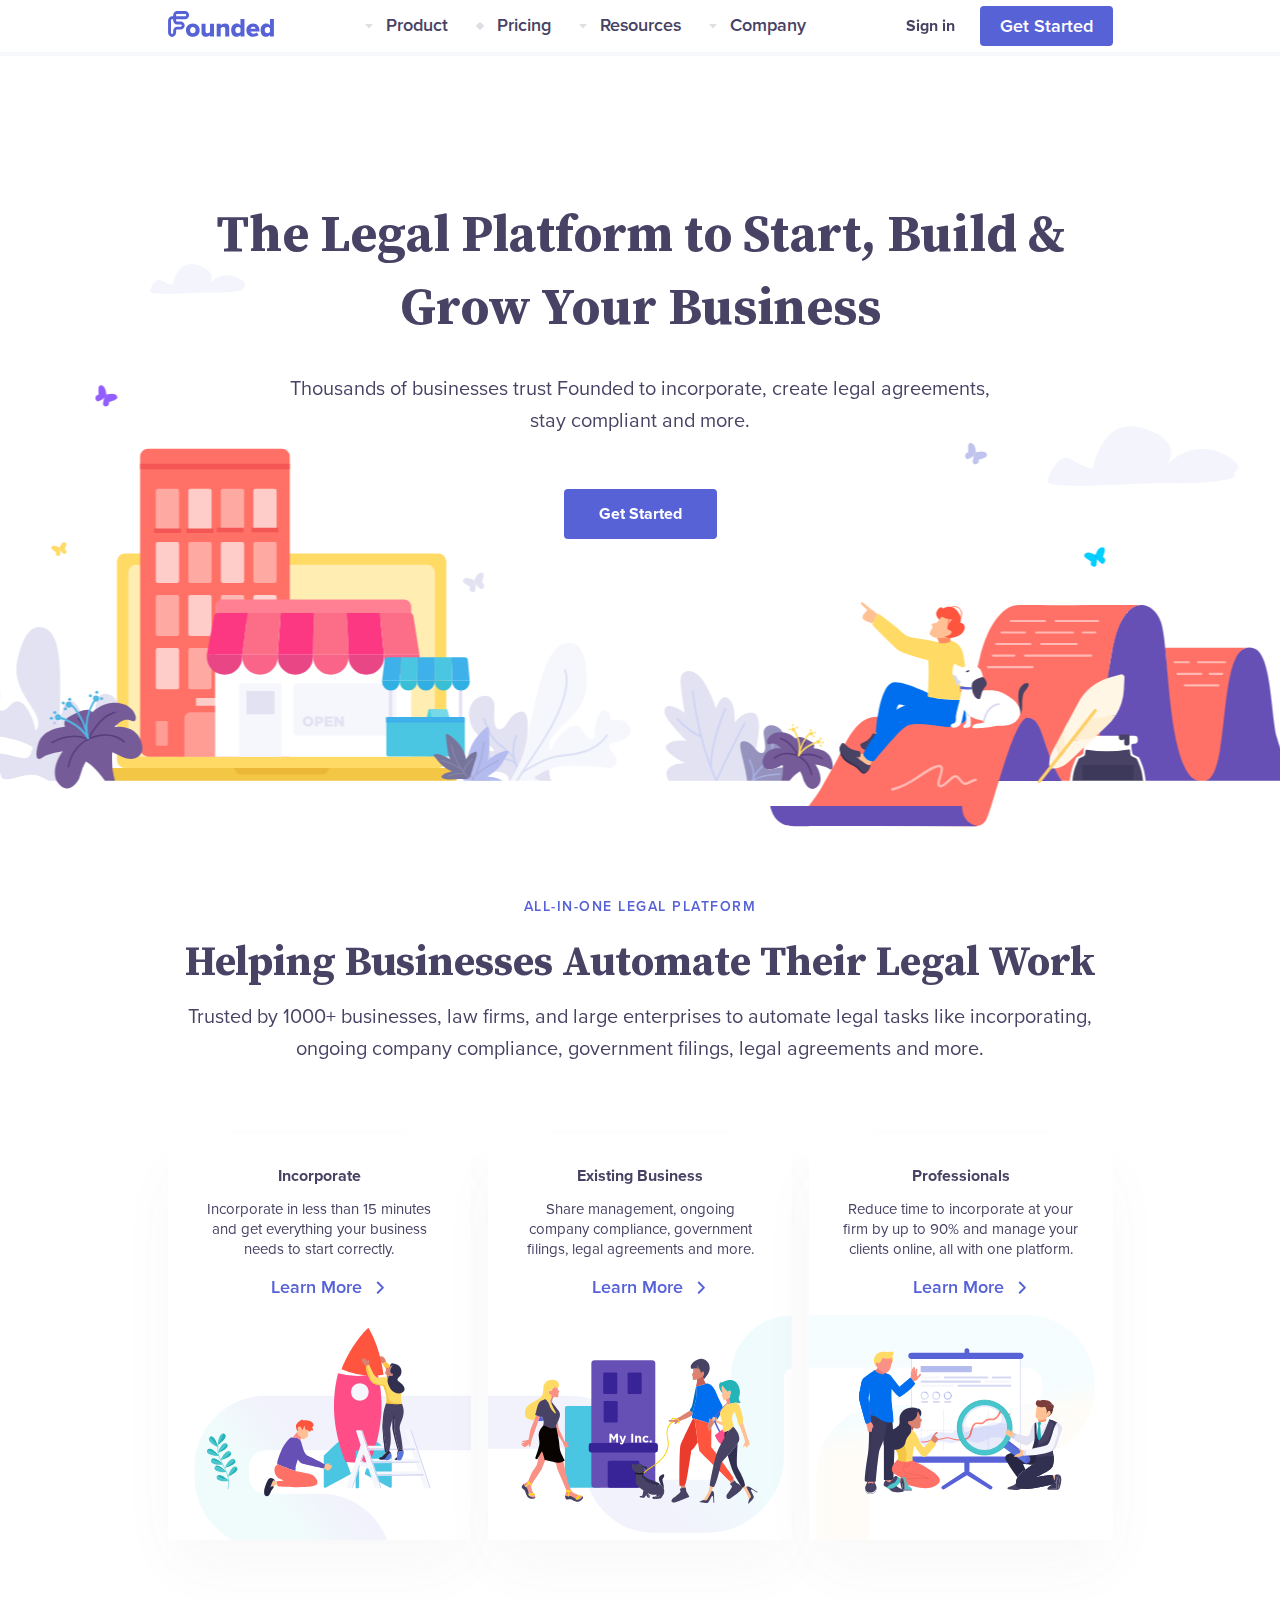
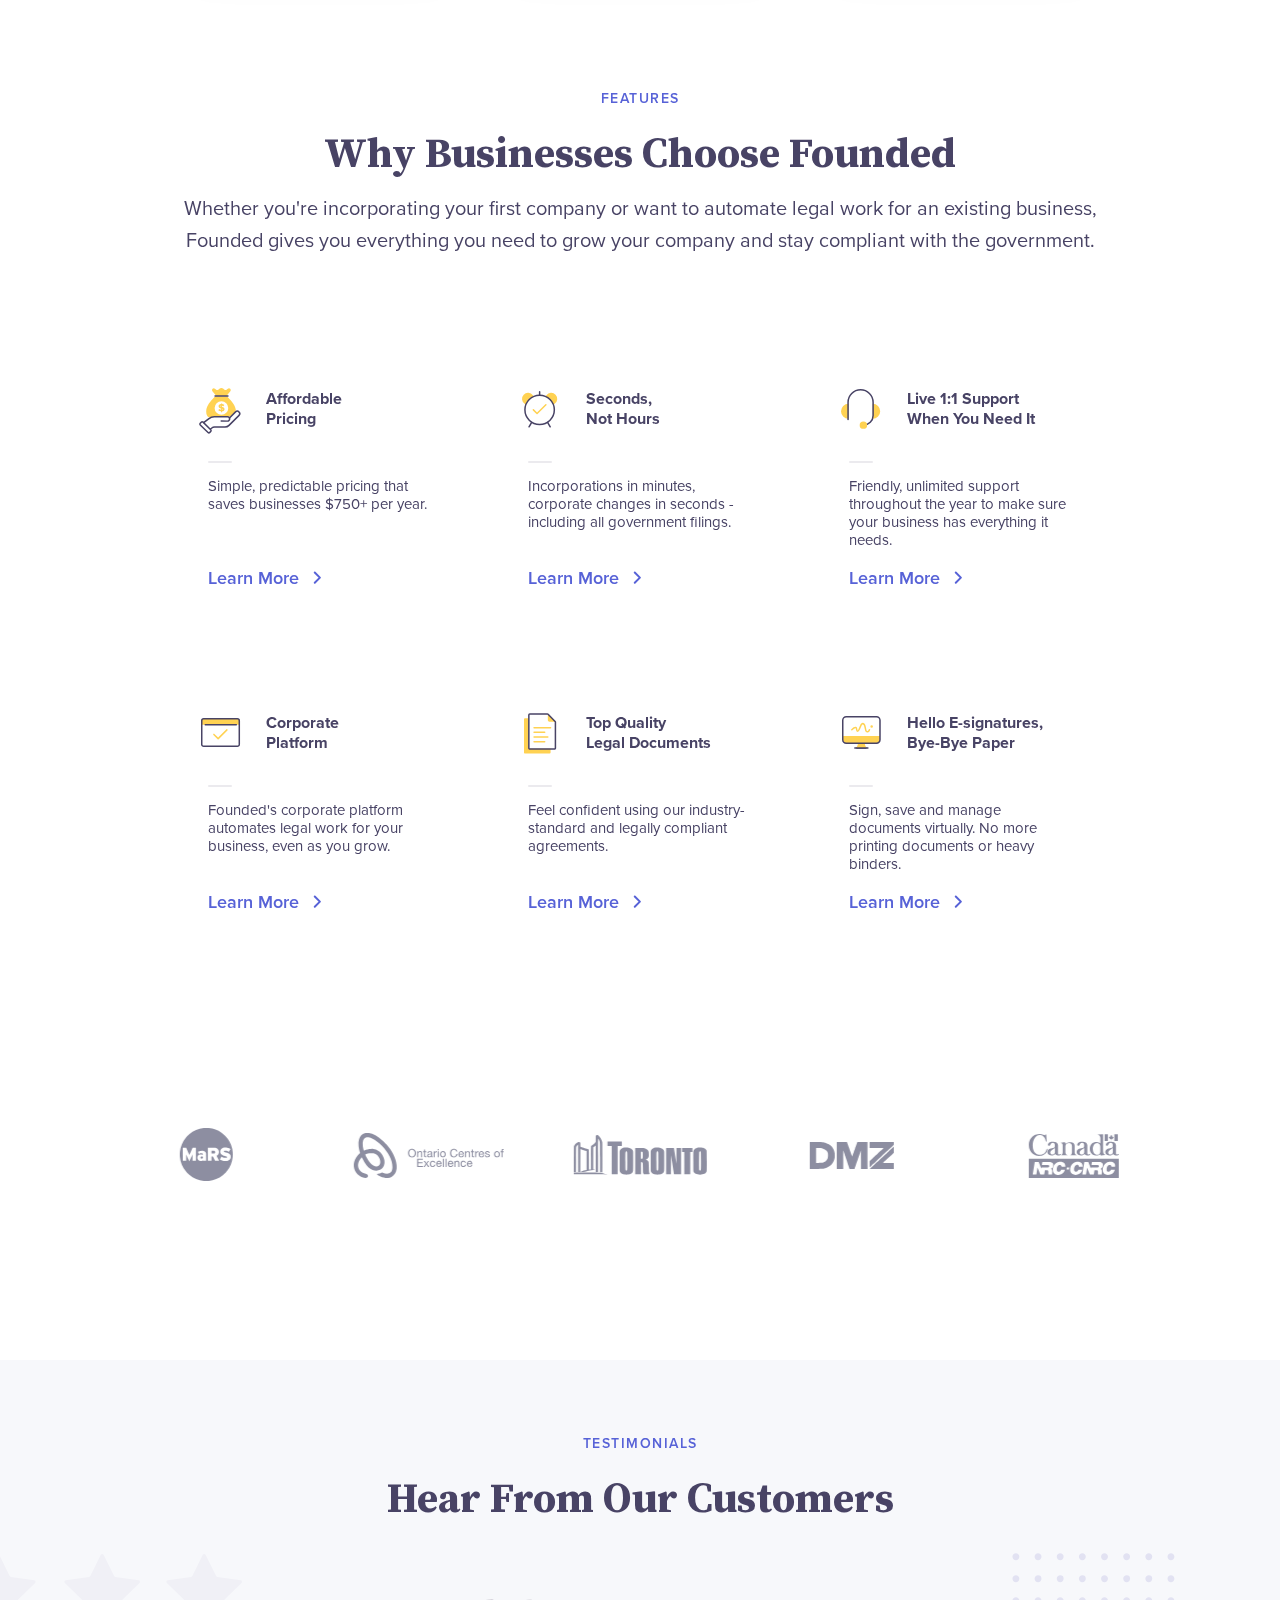
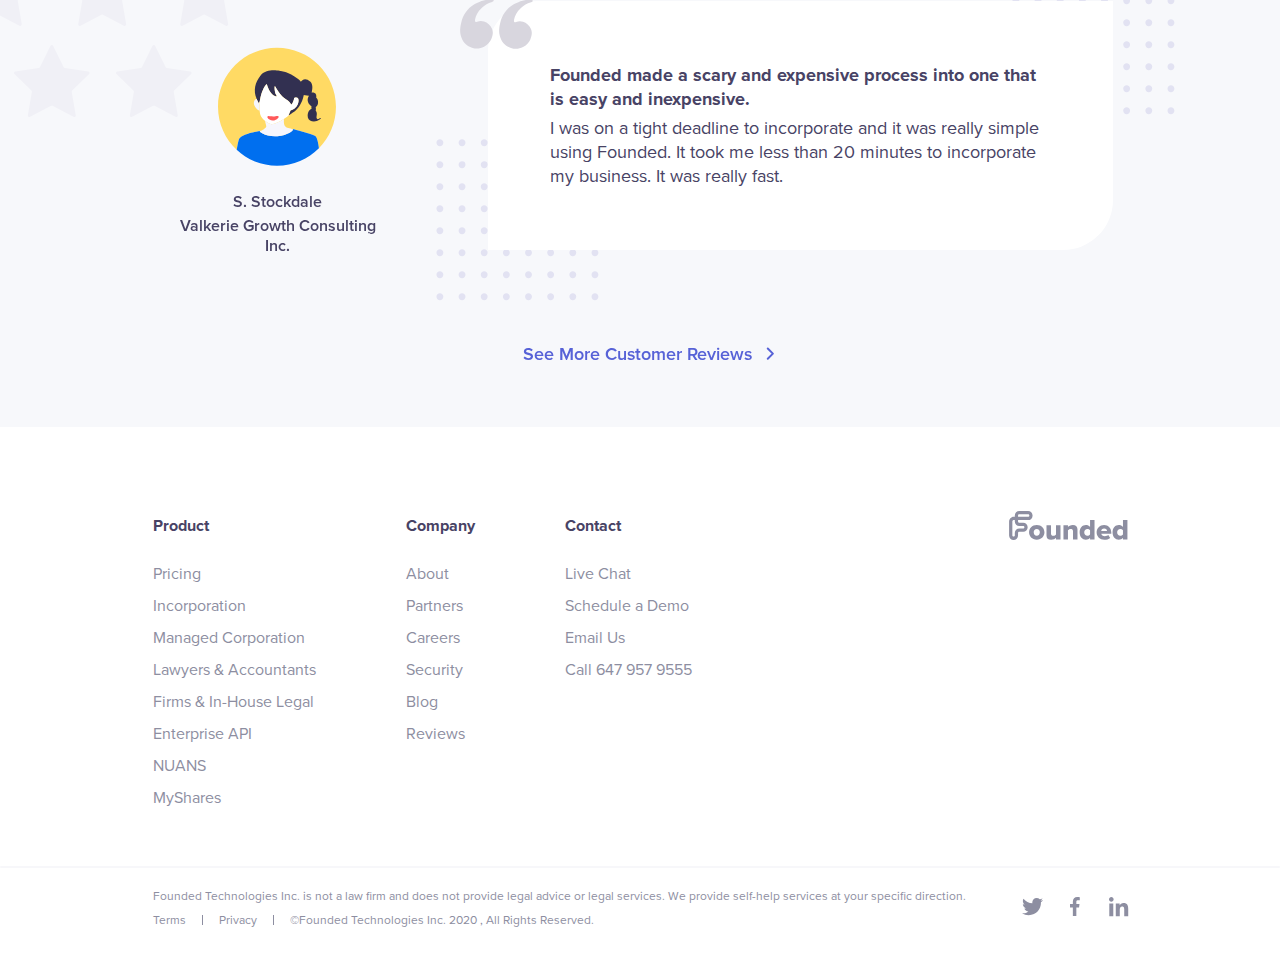
==== commit 6db16cbd: "Base and other url removed" ====
--- a/index.html
+++ b/index.html
@@ -2,7 +2,6 @@
 <html lang="en">
 <head>
     <meta charset="utf-8">
-    <base href="http://hasan/html/founded/">
     <meta name="viewport"
           content="width=device-width, initial-scale=1, maximum-scale=1.0, shrink-to-fit=no, user-scalable=0">
 
@@ -29,7 +28,7 @@
                                     </svg>
                                 </a>
                                 <div class="header-nav">
-                                    <a class="nav-item" href="/product">
+                                    <a class="nav-item" href="#">
                                         <svg width="16" height="16" viewBox="0 0 16 16">
                                             <path fill="currentColor" fill-opacity=".8" fill-rule="evenodd"
                                                   d="M11.39 6.854L8.353 9.889a.5.5 0 01-.708 0L4.611 6.854A.5.5 0 014.964 6h6.072a.5.5 0 01.353.854z"></path>
@@ -41,13 +40,13 @@
                                                   fill-rule="evenodd" rx="1" transform="rotate(45 10.414 9)"></rect>
                                         </svg>
                                         <span>Pricing</span></a>
-                                    <a class="nav-item" href="/resources">
+                                    <a class="nav-item" href="#">
                                         <svg width="16" height="16" viewBox="0 0 16 16">
                                             <path fill="currentColor" fill-opacity=".8" fill-rule="evenodd"
                                                   d="M11.39 6.854L8.353 9.889a.5.5 0 01-.708 0L4.611 6.854A.5.5 0 014.964 6h6.072a.5.5 0 01.353.854z"></path>
                                         </svg>
                                         <span>Resources</span></a>
-                                    <a class="nav-item" href="/company">
+                                    <a class="nav-item" href="#">
                                         <svg width="16" height="16" viewBox="0 0 16 16">
                                             <path fill="currentColor" fill-opacity=".8" fill-rule="evenodd"
                                                   d="M11.39 6.854L8.353 9.889a.5.5 0 01-.708 0L4.611 6.854A.5.5 0 014.964 6h6.072a.5.5 0 01.353.854z"></path>
@@ -1411,7 +1410,7 @@
                                                     </div>
                                                 </div>
                                             </div>
-                                            <a href="/reviews"
+                                            <a href="#"
                                                class="more-testimonials"><span>See More Customer Reviews</span>
                                                 <svg width="49" height="48" viewBox="0 0 49 48">
                                                     <path fill="none" stroke="currentColor" stroke-linecap="round"
@@ -1430,31 +1429,31 @@
                     <div class="footer-container">
                         <div>
                             <div class="footer-widget">
-                                <h4>Product</h4><a href="/pricing">Pricing</a><a
-                                    href="/product/incorporation">Incorporation</a><a
-                                    href="/product/managed-corporation">Managed Corporation</a><a
-                                    href="/product/lawyers-accountants">Lawyers &amp; Accountants</a><a
-                                    href="/product/firms">Firms &amp; In-House Legal</a><a href="/product/api">Enterprise
-                                API</a><a href="https://nuans.founded.co">NUANS</a><a
-                                    href="https://myshares.founded.co">MyShares</a>
+                                <h4>Product</h4><a href="#">Pricing</a><a
+                                    href="#">Incorporation</a><a
+                                    href="#">Managed Corporation</a><a
+                                    href="#">Lawyers &amp; Accountants</a><a
+                                    href="#">Firms &amp; In-House Legal</a><a href="#">Enterprise
+                                API</a><a href="#">NUANS</a><a
+                                    href="#">MyShares</a>
                             </div>
 
                             <div class="footer-widget">
-                                <h4>Company</h4><a href="/company/about">About</a><a
-                                    href="/company/partners">Partners</a><a href="/company/careers">Careers</a><a
-                                    href="/company/security">Security</a><a href="https://blog.founded.co">Blog</a><a
-                                    href="/reviews">Reviews</a>
+                                <h4>Company</h4><a href="#">About</a><a
+                                    href="#">Partners</a><a href="#">Careers</a><a
+                                    href="#">Security</a><a href="#">Blog</a><a
+                                    href="#">Reviews</a>
                             </div>
 
                             <div class="footer-widget">
                                 <h4>Contact</h4><a>Live Chat</a><a
-                                    href="https://calendly.com/founded/demo">Schedule a Demo</a><a
-                                    href="mailto:help@founded.co">Email Us</a><a href="tel:6475719555">Call 647 957
+                                    href="#">Schedule a Demo</a><a
+                                    href="#">Email Us</a><a href="#">Call 647 957
                                 9555</a>
                             </div>
                         </div>
                         <div>
-                            <a href="/">
+                            <a href=#>
                                 <svg class="footer-logo" width="1120" height="274" viewBox="0 0 1120 274">
                                     <path d="M189.636 201.912c0-37.52 27.288-69.804 72.49-69.804 45.751 0 72.757 32.284 72.757 69.804s-27.006 70.084-72.758 70.084c-45.201 0-72.489-32.553-72.489-70.084zm101.707 0c0-17.653-10.472-32.284-29.218-32.284-18.464 0-28.668 14.68-28.668 32.283 0 17.934 10.192 32.553 28.668 32.553 18.734.012 29.218-14.607 29.218-32.553zm152.75 50.805c-8.26 9.383-23.706 19.316-46.02 19.316-30.318 0-43.821-17.126-43.821-41.666v-94.943h42.44v77.535c0 16.001 8.273 21.519 21.996 21.519 12.122 0 20.395-6.619 25.356-12.968v-86.086h42.44v133.258h-42.39v-15.965zm160.669-61.008c0-16.282-8.554-22.02-21.764-22.02-12.684 0-20.945 6.9-25.906 12.967v86.086h-42.453V135.423h42.44v16.283c7.992-9.383 23.707-19.573 46.02-19.573 30.318 0 44.103 17.652 44.103 42.217v94.355h-42.44v-76.996zm161.108 61.522c-10.998 12.698-24.525 18.766-39.41 18.766-32.798 0-58.985-24.834-58.985-70.085 0-43.588 25.662-69.804 58.986-69.804 14.664 0 28.656 5.799 39.41 19.035V84.655h42.195v184.026H765.87v-15.45zm0-71.737c-5.51-7.168-16.533-11.866-25.662-11.866-16.814 0-29.218 12.416-29.218 32.283s12.404 32.553 29.218 32.553c9.092 0 20.114-4.967 25.662-12.136v-40.835zm132.893-49.386c39.41 0 68.077 28.969 68.077 74.22v9.1h-94.815c2.444 12.418 14.053 23.733 33.899 23.733 11.853 0 25.075-4.685 32.517-11.316l17.915 26.485c-13.235 11.867-35.28 17.653-55.675 17.653-41.059 0-72.758-26.766-72.758-70.085 0-38.608 29.218-69.79 70.84-69.79zm-27.287 55.772h54.843c-1.1-9.383-7.992-22.9-27.557-22.9-18.465-.037-25.638 13.211-27.287 22.9zm205.369 65.35c-10.998 12.699-24.526 18.767-39.41 18.767-32.798 0-58.986-24.834-58.986-70.085 0-43.588 25.662-69.804 58.986-69.804 14.664 0 28.656 5.799 39.41 19.035V84.655h42.17v184.026h-42.17v-15.45zm0-71.736c-5.511-7.168-16.534-11.866-25.662-11.866-16.815 0-29.218 12.416-29.218 32.283s12.403 32.553 29.218 32.553c9.092 0 20.114-4.967 25.662-12.136v-40.835zM43.228 273.061C19.853 273.047.897 254.098.85 230.697V103.115c0-23.378 19.003-47.71 42.355-47.71h11.633V42.903C54.864 19.497 73.811.529 97.192.502h83.23c23.362.054 42.28 19.014 42.306 42.4v.87c-.027 23.399-18.969 42.36-42.342 42.388H85.583v13.126c.007 6.416 5.2 11.615 11.609 11.622h36.941c23.376.026 42.321 18.987 42.354 42.388v.44c-.027 23.406-18.974 42.373-42.354 42.4H97.192c-6.409.007-11.602 5.206-11.609 11.622v22.938c-.047 23.391-18.988 42.337-42.355 42.364zm0-186.901c-9.849 0-11.609 10.545-11.609 16.955v127.582c.285 6.211 5.398 11.1 11.61 11.1s11.324-4.889 11.608-11.1v-22.938c.034-23.401 18.98-42.361 42.355-42.388h36.94c6.409-.007 11.603-5.206 11.61-11.622v-.44c-.007-6.416-5.201-11.615-11.61-11.622h-36.94c-23.38-.027-42.328-18.995-42.355-42.401V86.16H43.228zm42.38-30.78h94.839c6.408-.006 11.602-5.205 11.609-11.62v-.869c-.007-6.415-5.2-11.615-11.61-11.621H97.193c-6.409.007-11.602 5.206-11.61 11.621l.025 12.49z"></path>
                                 </svg>
@@ -1465,21 +1464,21 @@
                         <div><p>Founded Technologies Inc. is not a law firm and does not provide legal advice or legal
                             services. We provide self-help services at your specific direction.</p>
                             <div class="footer-nav">
-                                <a href="/legal/terms">Terms</a><span
+                                <a href="#">Terms</a><span
                                     class="sc-TOsTZ ibzINH"></span>
-                                <a href="/legal/privacy">Privacy</a><span
+                                <a href="#">Privacy</a><span
                                     class="sc-TOsTZ ibzINH"></span>
                                 <p>©Founded Technologies Inc. <!-- -->2020<!-- --> , All Rights Reserved.</p></div>
                         </div>
-                        <div><a href="https://twitter.com/foundedco">
+                        <div><a href="#">
                             <svg width="40" height="40" viewBox="0 0 40 40">
                                 <path d="M28.926 16.288c.027.11.041.289.041.536 0 1.457-.275 2.907-.825 4.35a13.715 13.715 0 01-2.33 3.959c-1.003 1.195-2.301 2.164-3.896 2.906-1.594.743-3.353 1.114-5.278 1.114-2.419 0-4.631-.646-6.638-1.938.302.027.646.041 1.03.041 2.007 0 3.808-.618 5.402-1.855-.962 0-1.807-.282-2.536-.846a4.306 4.306 0 01-1.505-2.123c.275.027.537.041.784.041.385 0 .77-.041 1.154-.124a4.206 4.206 0 01-1.773-.824 4.518 4.518 0 01-1.237-1.505 4.149 4.149 0 01-.453-1.918v-.082c.605.357 1.25.55 1.938.577-1.292-.88-1.938-2.089-1.938-3.628 0-.77.206-1.498.618-2.186A11.938 11.938 0 0015.422 16a11.985 11.985 0 004.969 1.319 6.01 6.01 0 01-.083-.99c0-1.182.42-2.199 1.258-3.05.838-.853 1.848-1.279 3.03-1.279 1.265 0 2.323.454 3.175 1.36a8.809 8.809 0 002.763-1.03c-.33 1.017-.962 1.814-1.897 2.391a9.3 9.3 0 002.474-.7 9.517 9.517 0 01-2.185 2.267z"></path>
                             </svg>
-                        </a><a href="https://www.facebook.com/FoundedHQ">
+                        </a><a href="#">
                             <svg width="40" height="40" viewBox="0 0 40 40">
                                 <path d="M23.011 14.153c-.445 0-.797.074-1.057.222-.26.149-.426.334-.5.557-.075.222-.112.506-.112.853v2.336h3.153l-.445 3.375h-2.708v8.494h-3.486v-8.494H15v-3.375h2.856v-2.67c0-1.41.396-2.504 1.187-3.283.791-.779 1.842-1.168 3.152-1.168 1.064 0 1.929.05 2.597.148v3.005h-1.78z"></path>
                             </svg>
-                        </a><a href="https://www.linkedin.com/company/founded-technologies">
+                        </a><a href="#">
                             <svg width="40" height="40" viewBox="0 0 40 40">
                                 <path d="M15.29 30.222H11.3V17.393h3.99v12.83zm-.343-15.275c-.457.458-1 .687-1.63.687-.63 0-1.173-.229-1.63-.687-.458-.457-.687-1-.687-1.63 0-.63.229-1.173.687-1.63.457-.458 1-.687 1.63-.687.63 0 1.173.229 1.63.687.458.457.687 1 .687 1.63 0 .63-.229 1.173-.687 1.63zm15.275 15.275h-3.99v-6.264c0-.372-.007-.68-.022-.923a6.212 6.212 0 00-.128-.88c-.072-.343-.172-.614-.3-.814-.13-.2-.33-.38-.601-.537-.272-.157-.608-.236-1.009-.236-.944 0-1.58.3-1.909.901-.329.6-.493 1.402-.493 2.403v6.35h-3.99V17.393h3.86v1.76h.044c.286-.573.758-1.066 1.416-1.481.658-.415 1.444-.622 2.36-.622.972 0 1.78.15 2.424.45.643.3 1.13.744 1.459 1.33.329.587.557 1.223.686 1.91.129.686.193 1.502.193 2.446v7.036z"></path>
                             </svg>
